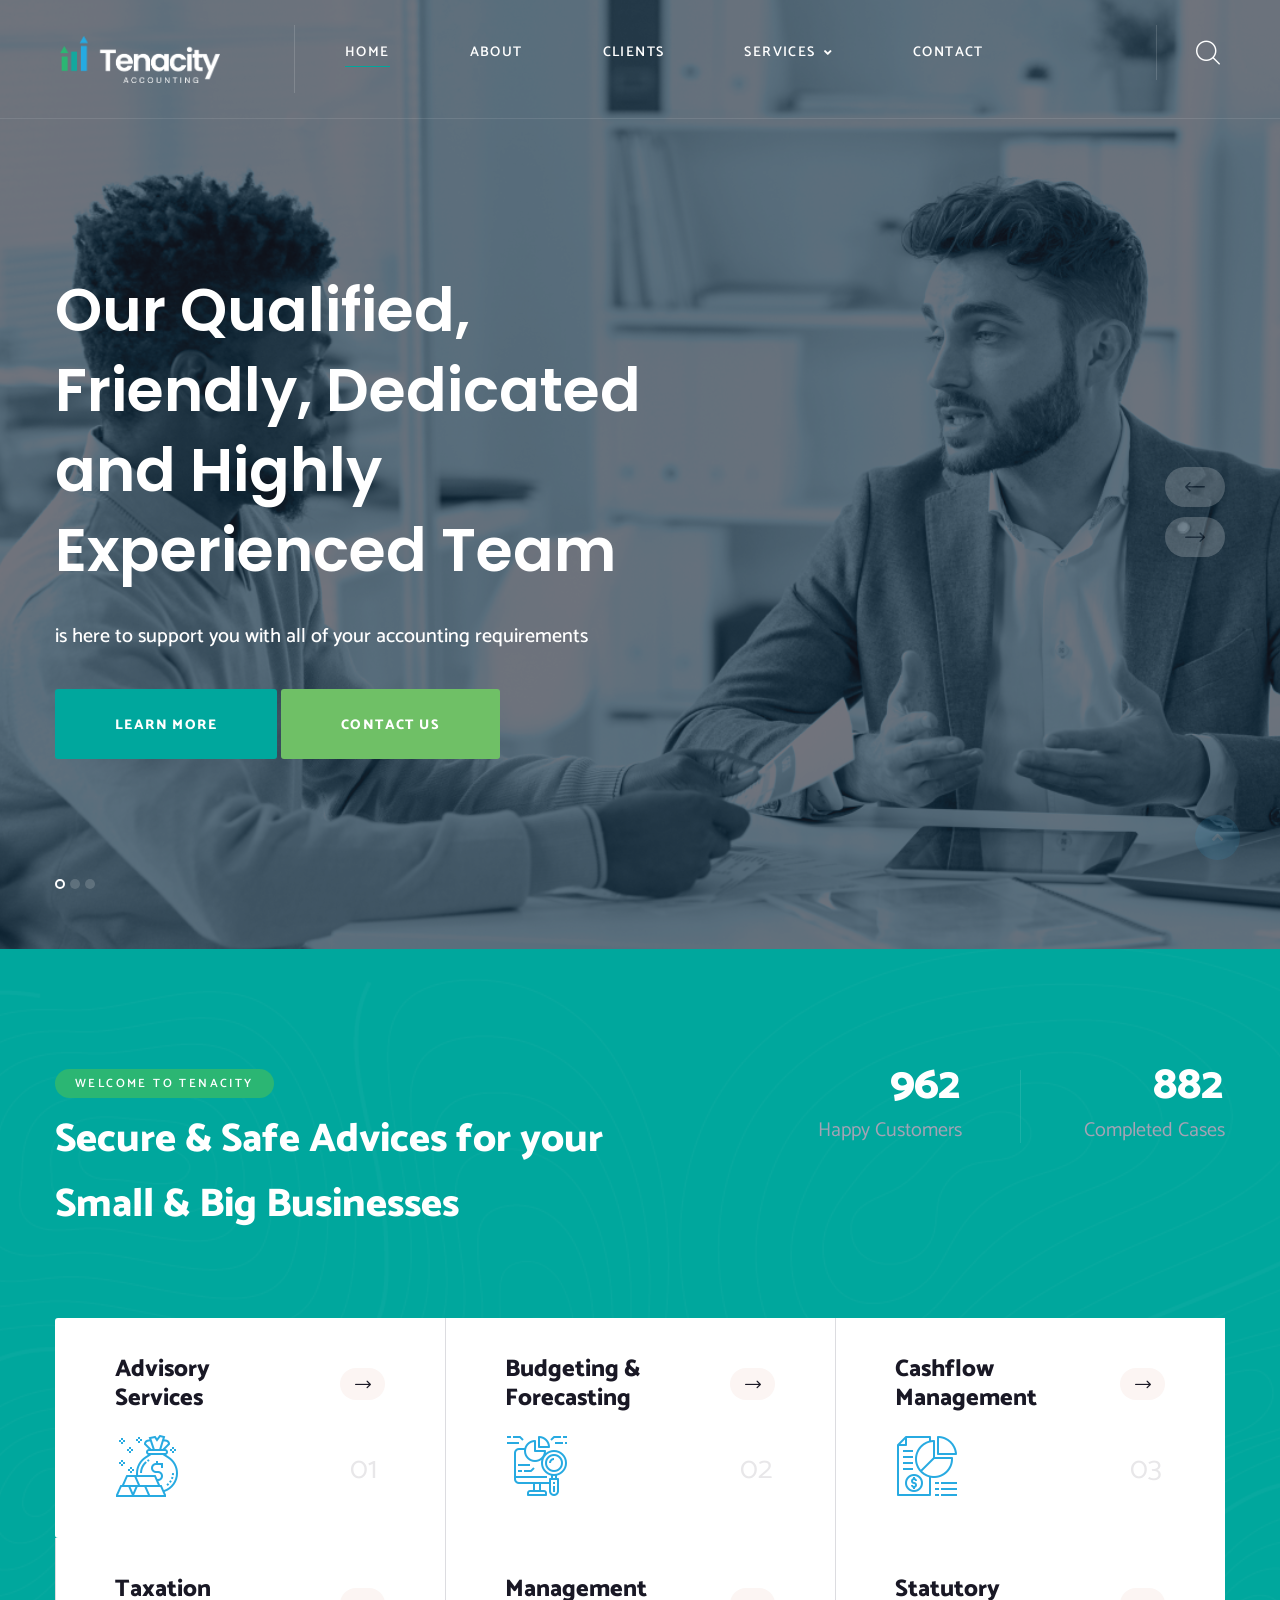
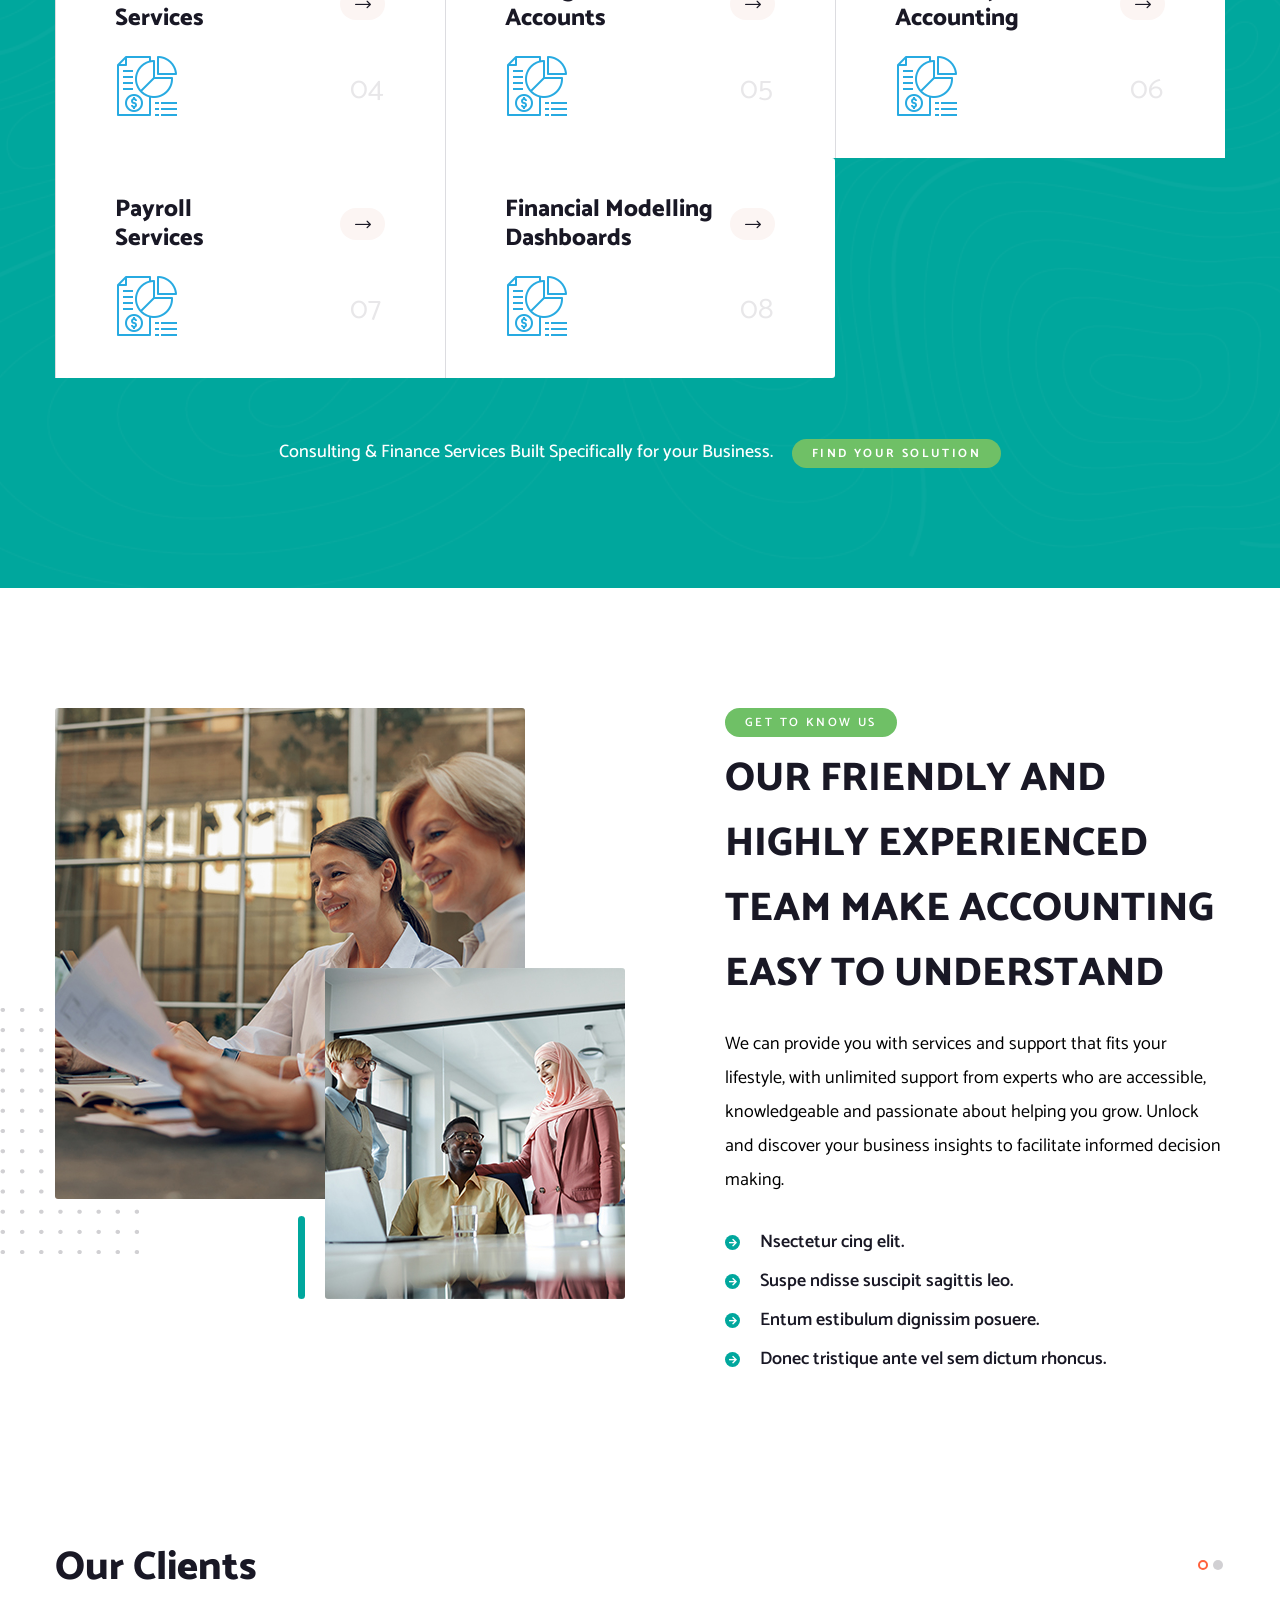
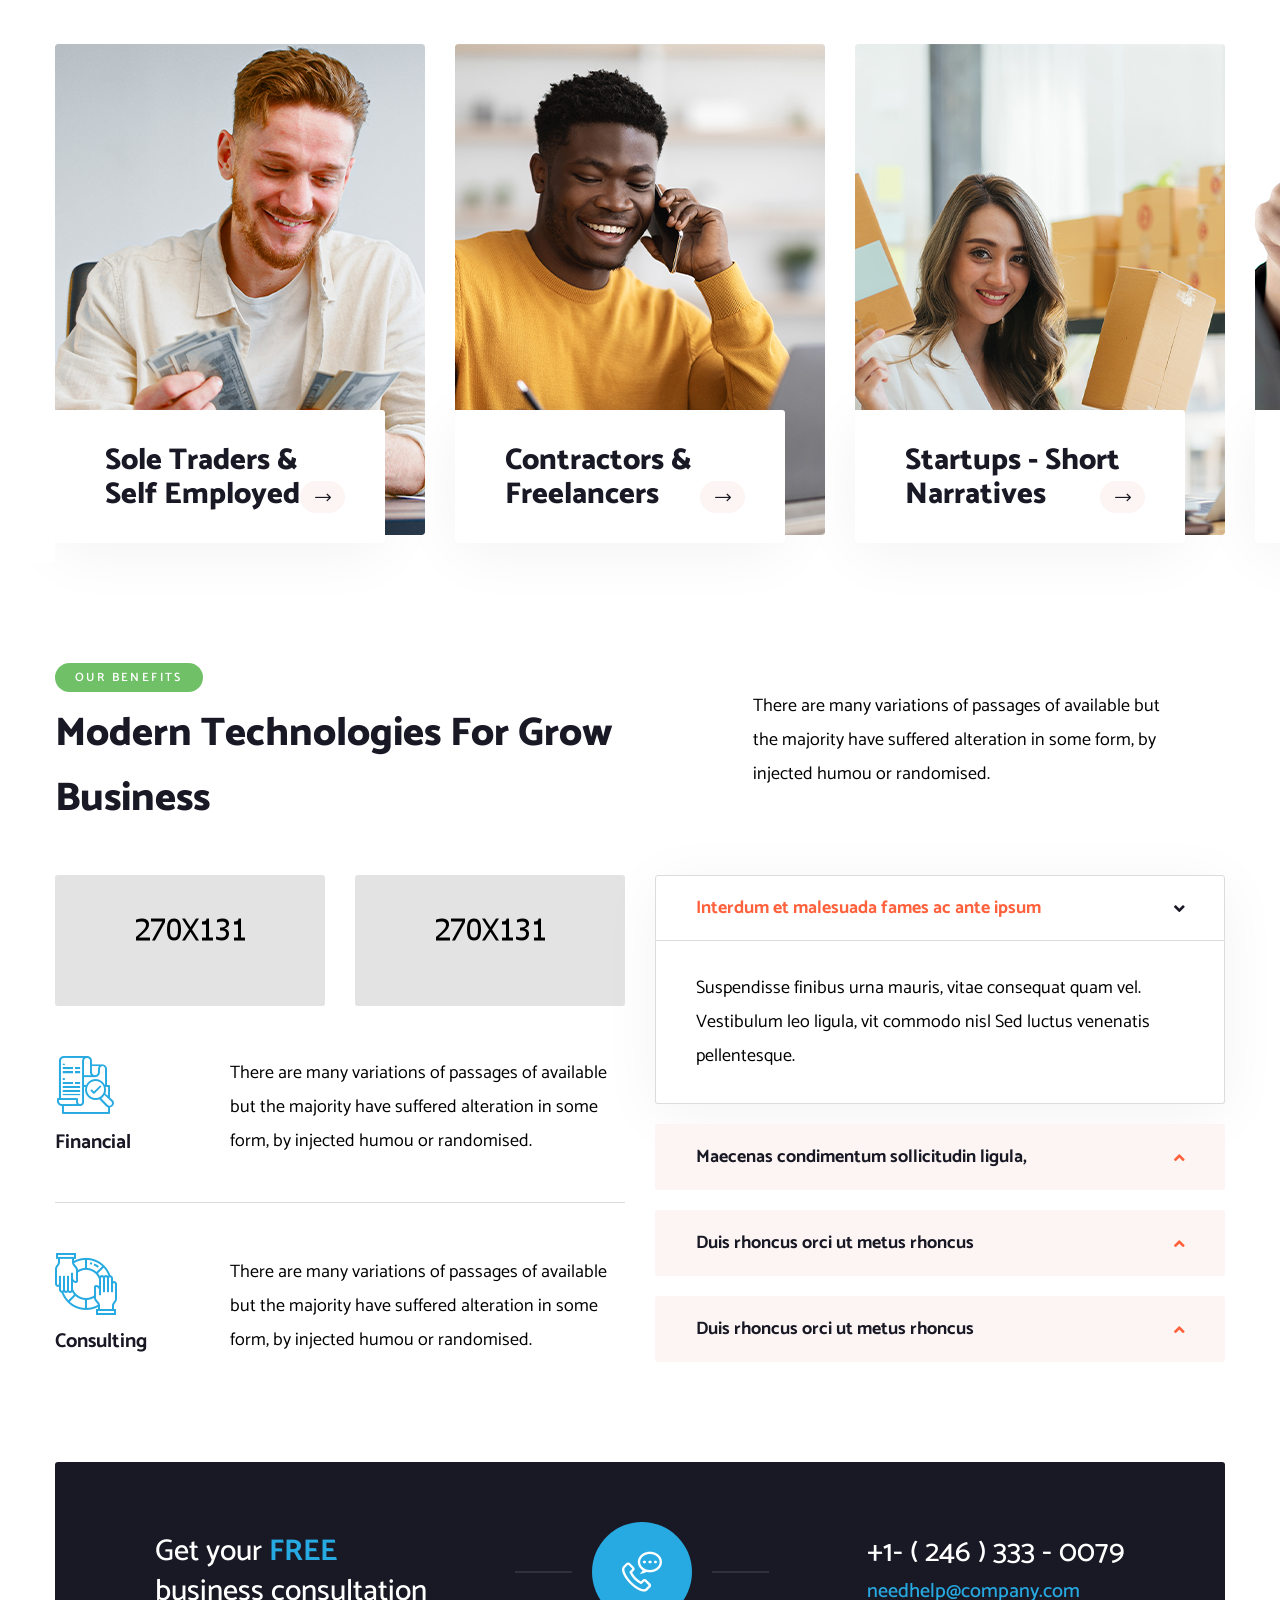
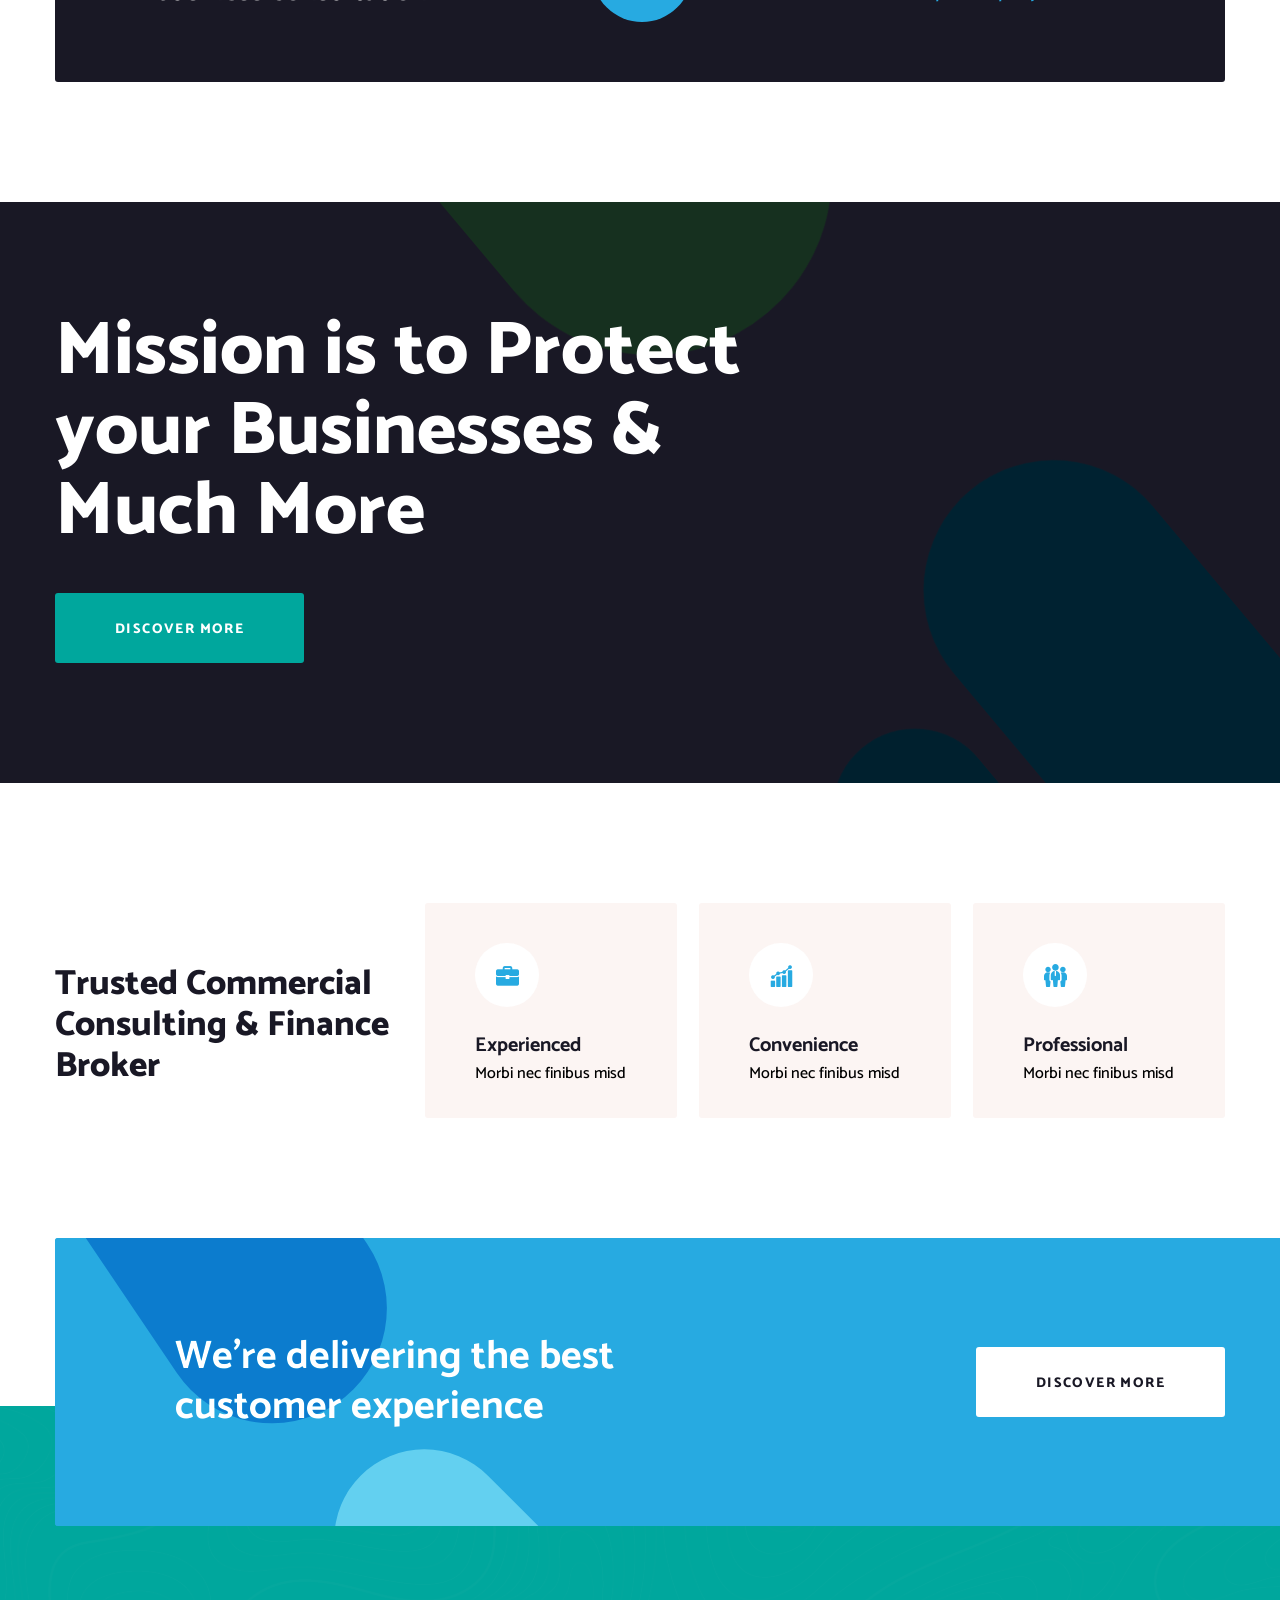
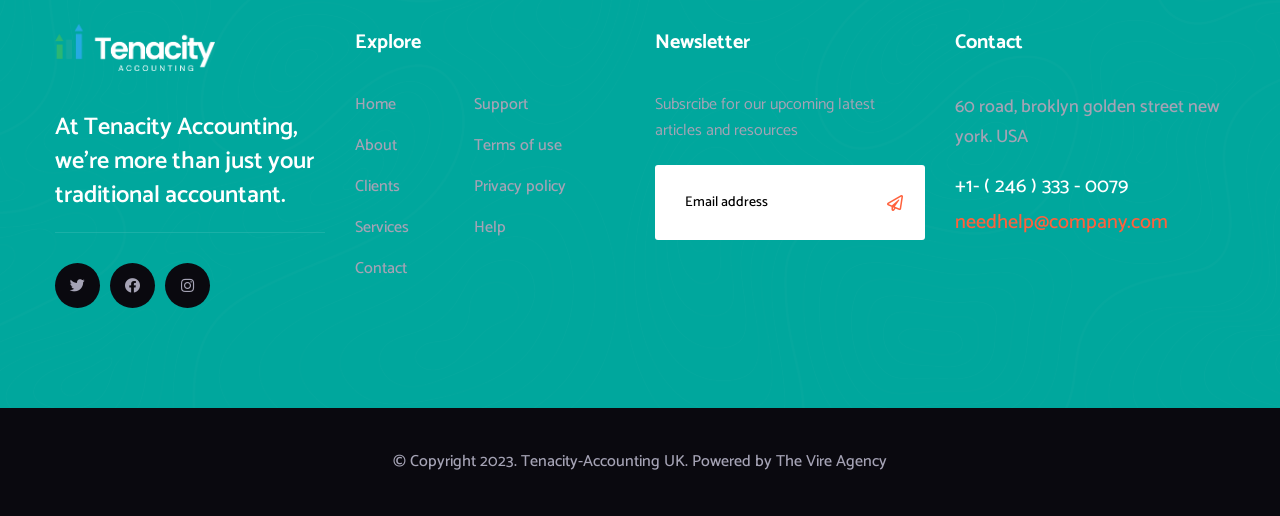
==== Tenacity/oslim-html-files/index.html @ ea36eab5 "updated" ====
<!DOCTYPE html>
<html lang="en">

<head>
    <meta charset="UTF-8" />
    <meta name="viewport" content="width=device-width, initial-scale=1.0" />
    <title> Home &#8211; Tenacity Accounting</title>

    <!-- favicons Icons -->

    <link rel="icon" type="image/png" sizes="32x32" href="assets/images/favicons/tenacity icon0.png" />

    <link rel="manifest" href="assets/images/favicons/site.webmanifest" />
    <meta name="description" content="At Tenacity Accounting, we're more than just your traditional accountant. We aim to be your trusted business partner, advisor, or even serve as your Interim FD (Financial Director). With our extensive expertise, we're dedicated to helping you achieve your growth ambitions and ensuring the financial success of your business." />

    <!-- fonts -->
    <link rel="preconnect" href="https://fonts.googleapis.com">

    <link rel="preconnect" href="https://fonts.gstatic.com" crossorigin>

    <link
        href="https://fonts.googleapis.com/css2?family=Catamaran:wght@100;200;300;400;500;600;700;800;900&display=swap"
        rel="stylesheet">

    <link rel="stylesheet" href="assets/vendors/bootstrap/css/bootstrap.min.css" />
    <link rel="stylesheet" href="assets/vendors/animate/animate.min.css" />
    <link rel="stylesheet" href="assets/vendors/animate/custom-animate.css" />
    <link rel="stylesheet" href="assets/vendors/fontawesome/css/all.min.css" />
    <link rel="stylesheet" href="assets/vendors/jarallax/jarallax.css" />
    <link rel="stylesheet" href="assets/vendors/jquery-magnific-popup/jquery.magnific-popup.css" />
    <link rel="stylesheet" href="assets/vendors/nouislider/nouislider.min.css" />
    <link rel="stylesheet" href="assets/vendors/nouislider/nouislider.pips.css" />
    <link rel="stylesheet" href="assets/vendors/odometer/odometer.min.css" />
    <link rel="stylesheet" href="assets/vendors/swiper/swiper.min.css" />
    <link rel="stylesheet" href="assets/vendors/oslim-icons/style.css">
    <link rel="stylesheet" href="assets/vendors/tiny-slider/tiny-slider.min.css" />
    <link rel="stylesheet" href="assets/vendors/reey-font/stylesheet.css" />
    <link rel="stylesheet" href="assets/vendors/owl-carousel/owl.carousel.min.css" />
    <link rel="stylesheet" href="assets/vendors/owl-carousel/owl.theme.default.min.css" />
    <link rel="stylesheet" href="assets/vendors/bxslider/jquery.bxslider.css" />
    <link rel="stylesheet" href="assets/vendors/bootstrap-select/css/bootstrap-select.min.css" />
    <link rel="stylesheet" href="assets/vendors/vegas/vegas.min.css" />
    <link rel="stylesheet" href="assets/vendors/jquery-ui/jquery-ui.css" />
    <link rel="stylesheet" href="assets/vendors/timepicker/timePicker.css" />

    <!-- template styles -->
    <link rel="stylesheet" href="assets/css/oslim.css" />
    <link rel="stylesheet" href="assets/css/oslim-responsive.css" />
</head>

<body>
    <div class="preloader">
        <img class="preloader__image" width="60" src="assets/images/loader.png" alt="" />
    </div>
    <!-- /.preloader -->
    <div class="page-wrapper">
        <header class="main-header clearfix">
            <nav class="main-menu clearfix">
                <div class="main-menu-wrapper clearfix">
                    <div class="main-menu-wrapper__left">
                        <div class="main-menu-wrapper__logo">
                            <a href="index.html"><img src="assets/images/favicons/tenacity web logo_20.png" alt=""></a>
                        </div>
                        <div class="main-menu-wrapper__main-menu">
                            <a href="#" class="mobile-nav__toggler"><i class="fa fa-bars"></i></a>
                            <ul class="main-menu__list">
                                <li>
                                    <a href="index.html">Home</a>
                              
                                </li>

                                    <li>
                                        <a href="about.html">About</a>
                                    
                                    </li>

                                    <li>
                                        <a href="cases.html">Clients</a>
                                    </li>

                                <li class="dropdown">
                                    <a href="services.html">Services</a>
                                    <ul>
                                        <li><a href="services.html">Services</a></li>
                                        <li><a href="services-2.html">Services Two</a></li>
                                        <li><a href="services-3.html">Services Three</a></li>
                                        <li><a href="consumer-product.html">Consumer Product</a></li>
                                        <li><a href="audit-marketing.html">Audit Marketing</a></li>
                                        <li><a href="banking-advising.html">Banking Advising</a></li>
                                        <li><a href="business-growth.html">Business Growth</a></li>
                                        <li><a href="financial-advice.html">Financial Advice</a></li>
                                        <li><a href="marketing-rules.html">Marketing Rules</a></li>
                                    </ul>
                                </li>
            
                            <li><a href="contact.html">Contact</a></li>
                            </ul>
                        </div>
                    </div>
                    <div class="main-menu-wrapper__right">
                        <div class="main-menu-wrapper__call">
                            <div class="main-menu-wrapper__call-icon">
                                <span class="icon-phone-call"></span>
                            </div>
                            <div class="main-menu-wrapper__call-number">
                                <p>Need help? Talk to Us</p>
                                <h5><a href="tel:12463330079">+1- ( 246 ) 333 - 0079</a></h5>
                            </div>
                        </div>
                        <div class="main-menu-wrapper__search-cat">
                            <a href="#" class="main-menu-wrapper__search search-toggler icon-magnifying-glass"></a>
                        </div>
                    </div>
                </div>
            </nav>
        </header>

        <div class="stricky-header stricked-menu main-menu">
            <div class="sticky-header__content"></div><!-- /.sticky-header__content -->
        </div><!-- /.stricky-header -->

        <!--Main Slider Start-->
        <section class="main-slider">
            <div class="swiper-container thm-swiper__slider" data-swiper-options='{"slidesPerView": 1, "loop": true,
    "effect": "fade",
     "pagination": {
        "el": "#main-slider-pagination",
        "type": "bullets",
        "clickable": true
      },
    "navigation": {
        "nextEl": "#main-slider__swiper-button-next",
        "prevEl": "#main-slider__swiper-button-prev"
    },
    "autoplay": {
        "delay": 5000
    }}'>
                <div class="swiper-wrapper">
                    <div class="swiper-slide">
                        <div class="image-layer"
                            style="background-image: url(assets/images/backgrounds/banner\ image0\ 1.png);">
                        </div>
                        <!-- /.image-layer -->
                        <!-- <div class="main-slider-shape-1"></div>
                        <div class="main-slider-shape-2"></div>
                        <div class="main-slider-shape-3"></div> -->
                        <div class="container">
                            <div class="row">
                                <div class="col-xl-7">
                                    <div class="main-slider__content">
                                        <!-- <h2>Award <br> winning <br> consulting</h2> -->
                                        <h2>Our Qualified, Friendly, Dedicated and Highly Experienced Team</h2>
                                        <h5>is here to support you with all of your accounting requirements</h5>
                                        <a href="about.html" class="thm-btn">Learn More</a>
                                        <a href="about.html" class="thm-btn-call">Contact Us</a>
                                    </div>
                                </div>
                            </div>
                        </div>

                        
                    </div>
                    <div class="swiper-slide">
                        <div class="image-layer"
                            style="background-image: url(assets/images/backgrounds/banner\ image\ 2.jpg);">
                        </div>
                        <!-- /.image-layer -->
                        <!-- <div class="main-slider-shape-1"></div>
                        <div class="main-slider-shape-2"></div>
                        <div class="main-slider-shape-3"></div> -->
                        <div class="container">
                            <div class="row">
                                <div class="col-xl-7">
                                    <div class="main-slider__content">
                                  <h2>Our Qualified, Friendly, Dedicated and Highly Experienced Team</h2>
                                  <h5>is here to support you with all of your accounting requirements</h5>
                                        <a href="about.html" class="thm-btn">Discover More</a>
                                    </div>
                                </div>
                            </div>
                        </div>
                    </div>
                    <div class="swiper-slide">
                        <div class="image-layer"
                            style="background-image: url(assets/images/backgrounds/banner\ image\ 3.jpg);">
                        </div>
                        <!-- /.image-layer -->
                        <!-- <div class="main-slider-shape-1"></div>
                        <div class="main-slider-shape-2"></div>
                        <div class="main-slider-shape-3"></div> -->
                        <div class="container">
                            <div class="row">
                                <div class="col-xl-7">
                                    <div class="main-slider__content">
                                  <h2>Our Qualified, Friendly, Dedicated and Highly Experienced Team</h2>
                                <h5>is here to support you with all of your accounting requirements</h5>
                                        <a href="about.html" class="thm-btn">Discover More</a>
                                    </div>
                                </div>
                            </div>
                        </div>
                    </div>
                </div>
                <!-- If we need navigation buttons -->
                <div class="swiper-pagination" id="main-slider-pagination"></div>
                <div class="main-slider__nav">
                    <div class="swiper-button-prev" id="main-slider__swiper-button-next">
                        <i class="icon-right-arrow icon-left-arrow"></i>
                    </div>
                    <div class="swiper-button-next" id="main-slider__swiper-button-prev">
                        <i class="icon-right-arrow"></i>
                    </div>
                </div>
            </div>
        </section>
        <!--Main Slider End-->

        <!--Welcome One Start-->
        <section class="welcome-one">
            <div class="welcome-one-shape" style="background-image: url(assets/images/shapes/welcome-one-shape.png);">
            </div>
            <div class="container">
                <div class="welcome-one__top">
                    <div class="row">
                        <div class="col-xl-6 col-lg-6">
                            <div class="welcome-one__top-left">
                                <div class="section-title text-left">
                                    <span class="section-title__tagline">welcome to tenacity</span>
                                    <h2 class="section-title__title">Secure & Safe Advices for your Small & Big
                                        Businesses</h2>
                                </div>
                            </div>
                        </div>
                        <div class="col-xl-6 col-lg-6">
                            <div class="welcome-one__top-right">
                                <div class="welcome-one__counter">
                                    <ul class="welcome-one__counter-list list-unstyled">
                                        <li class="welcome-one__counter-single wow fadeInUp" data-wow-delay="100ms">
                                            <h3 class="odometer" data-count="962">0</h3>
                                            <p class="welcome-one__counter-text">Happy Customers</p>
                                        </li>
                                        <li class="welcome-one__counter-single wow fadeInUp" data-wow-delay="200ms">
                                            <h3 class="odometer" data-count="882">0</h3>
                                            <p class="welcome-one__counter-text">Completed Cases</p>
                                        </li>
                                    </ul>
                                </div>
                               
                            </div>
                        </div>
                    </div>
                </div>
                <div class="welcome-one__bottom">
                    <ul class="list-unstyled welcome-one__feature">
                        <li class="welcome-one__feature-single wow fadeInUp" data-wow-delay="100ms">
                            <div class="welcome-one__feature-content">
                                <h3 class="welcome-one__feature-title"><a href="consumer-product.html">Advisory<br>
                                        Services</a></h3>
                                <div class="welcome-one__feature-arrow">
                                    <a href="consumer-product.html"><span class="icon-right-arrow"></span></a>
                                </div>
                            </div>
                            <div class="welcome-one__feature-icon">
                                <span class="icon-wealth"></span>
                            </div>
                            <div class="welcome-one__feature-count"></div>
                        </li>
                        <li class="welcome-one__feature-single wow fadeInUp" data-wow-delay="200ms">
                            <div class="welcome-one__feature-content">
                                <h3 class="welcome-one__feature-title"><a href="audit-marketing.html">Budgeting &<br>
                                        Forecasting</a></h3>
                                <div class="welcome-one__feature-arrow">
                                    <a href="audit-marketing.html"><span class="icon-right-arrow"></span></a>
                                </div>
                            </div>
                            <div class="welcome-one__feature-icon">
                                <span class="icon-data-analytics"></span>
                            </div>
                            <div class="welcome-one__feature-count"></div>
                        </li>
                        <li class="welcome-one__feature-single wow fadeInUp" data-wow-delay="300ms">
                            <div class="welcome-one__feature-content">
                                <h3 class="welcome-one__feature-title"><a href="financial-advice.html">Cashflow <br>
                                        Management</a></h3>
                                <div class="welcome-one__feature-arrow">
                                    <a href="financial-advice.html"><span class="icon-right-arrow"></span></a>
                                </div>
                            </div>
                            <div class="welcome-one__feature-icon">
                                <span class="icon-report"></span>
                            </div>
                            <div class="welcome-one__feature-count"></div>
                        </li>
                        <li class="welcome-one__feature-single wow fadeInUp" data-wow-delay="300ms">
                            <div class="welcome-one__feature-content">
                                <h3 class="welcome-one__feature-title"><a href="financial-advice.html">Taxation<br>
                                       Services </a></h3>
                                <div class="welcome-one__feature-arrow">
                                    <a href="financial-advice.html"><span class="icon-right-arrow"></span></a>
                                </div>
                            </div>
                            <div class="welcome-one__feature-icon">
                                <span class="icon-report"></span>
                            </div>
                            <div class="welcome-one__feature-count"></div>
                        </li>
                        <li class="welcome-one__feature-single wow fadeInUp" data-wow-delay="300ms">
                            <div class="welcome-one__feature-content">
                                <h3 class="welcome-one__feature-title"><a href="financial-advice.html">Management Accounts</a></h3>
                                <div class="welcome-one__feature-arrow">
                                    <a href="financial-advice.html"><span class="icon-right-arrow"></span></a>
                                </div>
                            </div>
                            <div class="welcome-one__feature-icon">
                                <span class="icon-report"></span>
                            </div>
                            <div class="welcome-one__feature-count"></div>
                        </li>
                        <li class="welcome-one__feature-single wow fadeInUp" data-wow-delay="300ms">
                            <div class="welcome-one__feature-content">
                                <h3 class="welcome-one__feature-title"><a href="financial-advice.html">Statutory <br>
                                        Accounting</a></h3>
                                <div class="welcome-one__feature-arrow">
                                    <a href="financial-advice.html"><span class="icon-right-arrow"></span></a>
                                </div>
                            </div>
                            <div class="welcome-one__feature-icon">
                                <span class="icon-report"></span>
                            </div>
                            <div class="welcome-one__feature-count"></div>
                        </li>
                        <li class="welcome-one__feature-single wow fadeInUp" data-wow-delay="300ms">
                            <div class="welcome-one__feature-content">
                                <h3 class="welcome-one__feature-title"><a href="financial-advice.html">Payroll<br>
                                        Services</a></h3>
                                <div class="welcome-one__feature-arrow">
                                    <a href="financial-advice.html"><span class="icon-right-arrow"></span></a>
                                </div>
                            </div>
                            <div class="welcome-one__feature-icon">
                                <span class="icon-report"></span>
                            </div>
                            <div class="welcome-one__feature-count"></div>
                        </li>

                        <li class="welcome-one__feature-single wow fadeInUp" data-wow-delay="300ms">
                            <div class="welcome-one__feature-content">
                                <h3 class="welcome-one__feature-title"><a href="financial-advice.html">Financial Modelling<br>
                                        Dashboards</a></h3>
                                <div class="welcome-one__feature-arrow">
                                    <a href="financial-advice.html"><span class="icon-right-arrow"></span></a>
                                </div>
                            </div>
                            <div class="welcome-one__feature-icon">
                                <span class="icon-report"></span>
                            </div>
                            <div class="welcome-one__feature-count"></div>
                        </li>
                        
                    </ul>
                </div>
                <div class="welcome-one__find-solutions">
                    <p class="welcome-one__find-solutions-text">Consulting & Finance Services Built Specifically for
                        your Business. <a href="about.html">Find Your Solution</a></p>
                </div>
            </div>
        </section>
        <!--Welcome One End-->

        <!--Work Together Start-->
        <section class="work-together">
            <div class="container">
                <div class="row">
                    <div class="col-xl-6">
                        <div class="work-together__left wow slideInLeft" data-wow-delay="100ms"
                            data-wow-duration="2500ms">
                            <div class="work-together__img-box">
                                <div class="work-together-shape-1"><img
                                        src="assets/images/shapes/work-together-shape-1.png" alt=""></div>
                                <div class="work-together__img-1">
                                    <img src="assets/images/services/a1.jpg" alt="">
                                    <div class="work-together__img-2">
                                        <img src="assets/images/services/a2.jpg" alt="">
                                    </div>
                                </div>
                            </div>
                        </div>
                    </div>
                    <div class="col-xl-6">
                        <div class="work-together__right">
                            <div class="section-title text-left">
                                <span class="section-title__tagline">get to know us</span>
                                <h2 class="section-title__title">OUR FRIENDLY AND HIGHLY EXPERIENCED TEAM MAKE ACCOUNTING EASY TO UNDERSTAND</h2>
                            </div>
                            <p class="work-together__right-text">We can provide you with services and support that fits your lifestyle, with unlimited support from experts who are
                            accessible, knowledgeable and passionate about helping you grow. Unlock and discover your business insights to
                            facilitate informed decision making.</p>
                            <ul class="list-unstyled work-together__points">
                                <li>
                                    <div class="icon">
                                        <i class="fa fa-arrow-right"></i>
                                    </div>
                                    <div class="text">
                                        <p>Nsectetur cing elit.</p>
                                    </div>
                                </li>
                                <li>
                                    <div class="icon">
                                        <i class="fa fa-arrow-right"></i>
                                    </div>
                                    <div class="text">
                                        <p>Suspe ndisse suscipit sagittis leo.</p>
                                    </div>
                                </li>
                                <li>
                                    <div class="icon">
                                        <i class="fa fa-arrow-right"></i>
                                    </div>
                                    <div class="text">
                                        <p>Entum estibulum dignissim posuere.</p>
                                    </div>
                                </li>
                                <li>
                                    <div class="icon">
                                        <i class="fa fa-arrow-right"></i>
                                    </div>
                                    <div class="text">
                                        <p>Donec tristique ante vel sem dictum rhoncus.</p>
                                    </div>
                                </li>
                            </ul>
                            <!-- <div class="work-together__person">
                                <div class="work-together__person-img">
                                    <img src="assets/images/resources/work-together-person-img.jpg" alt="">
                                </div>
                                <h2 class="work-together__person-name">Kevin Martin</h2>
                            </div> -->
                        </div>
                    </div>
                </div>
            </div>
        </section>
        <!--Work Together End-->

        <!--Case One Start-->
        <section class="case-two" id="cases">
            <div class="container">
                <div class="section-title text-left">
                    <!-- <span class="section-title__tagline">Our recent work</span> -->
                    <h2 class="section-title__title">Our Clients</h2>
                </div>
                <div class="row">
                    <div class="col-xl-12">
                        <div class="case-two__carousel owl-theme owl-carousel">
                            <!--Case Two Single-->
                            <div class="case-one__single">
                                <div class="case-one__img">
                                    <img src="assets/images/services/p4.jpg" alt="">
                                </div>
                                <div class="case-one__content">
                                   
                                    <h3 class="case-one__title"><a href="case-details.html">Sole Traders & <br> Self Employed</a>
                                    </h3>
                                </div>
                                <div class="case-one__arrow">
                                    <a href="case-details.html"><span class="icon-right-arrow"></span></a>
                                </div>
                            </div>
                            <!--Case Two Single-->
                            <div class="case-one__single">
                                <div class="case-one__img">
                                    <img src="assets/images/services/p1.jpg" alt="">
                                </div>
                                <div class="case-one__content">
                              
                                    <h3 class="case-one__title"><a href="case-details.html">Contractors & <br> Freelancers</a>
                                    </h3>
                                </div>
                                <div class="case-one__arrow">
                                    <a href="case-details.html"><span class="icon-right-arrow"></span></a>
                                </div>
                            </div>
                            <!--Case Two Single-->
                            <div class="case-one__single">
                                <div class="case-one__img">
                                    <img src="assets/images/services/p2.jpg" alt="">
                                </div>
                                <div class="case-one__content">
                             
                                    <h3 class="case-one__title"><a href="case-details.html">Startups - Short Narratives</a>
                                    </h3>
                                </div>
                                <div class="case-one__arrow">
                                    <a href="case-details.html"><span class="icon-right-arrow"></span></a>
                                </div>
                            </div>
                            <!--Case Two Single-->
                            <div class="case-one__single">
                                <div class="case-one__img">
                                    <img src="assets/images/services/p5.jpg" alt="">
                                </div>
                                <div class="case-one__content">
                              
                                    <h3 class="case-one__title"><a href="case-details.html">Land <br>Lords</a>
                                    </h3>
                                </div>
                                <div class="case-one__arrow">
                                    <a href="case-details.html"><span class="icon-right-arrow"></span></a>
                                </div>
                            </div>
                            <!--Case Two Single-->
                            <div class="case-one__single">
                                <div class="case-one__img">
                                    <img src="assets/images/services/p6.jpg" alt="">
                                </div>
                                <div class="case-one__content">
                       
                                    <h3 class="case-one__title"><a href="case-details.html">Small <br> Business</a>
                                    </h3>
                                </div>
                                <div class="case-one__arrow">
                                    <a href="case-details.html"><span class="icon-right-arrow"></span></a>
                                </div>
                            </div>
                           
                           
                        </div>
                    </div>
                </div>
            </div>
        </section>

        <!-- <section class="case-one">
            <div class="container">
                <div class="section-title text-center">
                    <span class="section-title__tagline">Our recent work</span>
                    <h2 class="section-title__title">New Case Studies</h2>
                </div>
                <div class="row">
                    <div class="col-xl-4 col-lg-4 wow fadeInUp" data-wow-delay="100ms">
                        
                        <div class="case-one__single">
                            <div class="case-one__img">
                                <img src="assets/images/case/case-1-1.jpg" alt="">
                            </div>
                            <div class="case-one__content">
                                <p class="case-one__tagline">leadership</p>
                                <h3 class="case-one__title"><a href="case-details.html">Businesses <br> Growth</a></h3>
                            </div>
                            <div class="case-one__arrow">
                                <a href="case-details.html"><span class="icon-right-arrow"></span></a>
                            </div>
                        </div>
                    </div>
                    <div class="col-xl-4 col-lg-4 wow fadeInUp" data-wow-delay="200ms">
                        
                        <div class="case-one__single">
                            <div class="case-one__img">
                                <img src="assets/images/case/case-1-2.jpg" alt="">
                            </div>
                            <div class="case-one__content">
                                <p class="case-one__tagline">Management</p>
                                <h3 class="case-one__title"><a href="case-details.html">Marketing <br> Advice</a></h3>
                            </div>
                            <div class="case-one__arrow">
                                <a href="case-details.html"><span class="icon-right-arrow"></span></a>
                            </div>
                        </div>
                    </div>
                    <div class="col-xl-4 col-lg-4 wow fadeInUp" data-wow-delay="300ms">
                        
                        <div class="case-one__single">
                            <div class="case-one__img">
                                <img src="assets/images/case/case-1-3.jpg" alt="">
                            </div>
                            <div class="case-one__content">
                                <p class="case-one__tagline">strategy</p>
                                <h3 class="case-one__title"><a href="case-details.html">Finance <br> Consulting</a>
                                </h3>
                            </div>
                            <div class="case-one__arrow">
                                <a href="case-details.html"><span class="icon-right-arrow"></span></a>
                            </div>
                        </div>
                    </div>
                </div>
            </div>
        </section> -->
        <!--Case One End-->

        <!--Benefits One Start-->
        <section class="benefits-one">
            <div class="container">
                <div class="row">
                    <div class="col-xl-6 col-lg-6">
                        <div class="benefits-one__left">
                            <div class="section-title text-left">
                                <span class="section-title__tagline">Our benefits</span>
                                <h2 class="section-title__title">Modern Technologies For Grow Business</h2>
                            </div>
                            <div class="benefits-one__img-box">
                                <div class="row">
                                    <div class="col-xl-6 col-lg-6 col-md-6">
                                        <div class="benefits-one__img-single">
                                            <img src="assets/images/resources/benefits-one-1.jpg" alt="">
                                        </div>
                                    </div>
                                    <div class="col-xl-6 col-lg-6 col-md-6">
                                        <div class="benefits-one__img-single">
                                            <img src="assets/images/resources/benefits-one-2.jpg" alt="">
                                        </div>
                                    </div>
                                </div>
                            </div>
                            <ul class="list-unstyled benefits-one__points">
                                <li>
                                    <div class="icon">
                                        <span class="icon-verification"></span>
                                        <p>Financial</p>
                                    </div>
                                    <div class="text">
                                        <p>There are many variations of passages of available but the majority have
                                            suffered alteration in some form, by injected humou or randomised.</p>
                                    </div>
                                </li>
                                <li>
                                    <div class="icon">
                                        <span class="icon-help"></span>
                                        <p>Consulting</p>
                                    </div>
                                    <div class="text">
                                        <p>There are many variations of passages of available but the majority have
                                            suffered alteration in some form, by injected humou or randomised.</p>
                                    </div>
                                </li>
                            </ul>
                        </div>
                    </div>
                    <div class="col-xl-6 col-lg-6">
                        <div class="benefits-one__rihgt">
                            <p class="benefits-one__right-text">There are many variations of passages of available but
                                the majority have suffered alteration in some form, by injected humou or randomised.</p>
                            <div class="accrodion-grp" data-grp-name="faq-one-accrodion">
                                <div class="accrodion active">
                                    <div class="accrodion-title">
                                        <h4>Interdum et malesuada fames ac ante ipsum</h4>
                                    </div>
                                    <div class="accrodion-content">
                                        <div class="inner">
                                            <p>Suspendisse finibus urna mauris, vitae consequat quam vel. Vestibulum leo
                                                ligula, vit commodo nisl Sed luctus venenatis pellentesque.</p>
                                        </div><!-- /.inner -->
                                    </div>
                                </div>
                                <div class="accrodion">
                                    <div class="accrodion-title">
                                        <h4>Maecenas condimentum sollicitudin ligula,</h4>
                                    </div>
                                    <div class="accrodion-content">
                                        <div class="inner">
                                            <p>Suspendisse finibus urna mauris, vitae consequat quam vel. Vestibulum leo
                                                ligula, vit commodo nisl Sed luctus venenatis pellentesque.</p>
                                        </div><!-- /.inner -->
                                    </div>
                                </div>
                                <div class="accrodion">
                                    <div class="accrodion-title">
                                        <h4>Duis rhoncus orci ut metus rhoncus</h4>
                                    </div>
                                    <div class="accrodion-content">
                                        <div class="inner">
                                            <p>Suspendisse finibus urna mauris, vitae consequat quam vel. Vestibulum leo
                                                ligula, vit commodo nisl Sed luctus venenatis pellentesque.</p>
                                        </div><!-- /.inner -->
                                    </div>
                                </div>
                                <div class="accrodion last-chiled">
                                    <div class="accrodion-title">
                                        <h4>Duis rhoncus orci ut metus rhoncus</h4>
                                    </div>
                                    <div class="accrodion-content">
                                        <div class="inner">
                                            <p>Suspendisse finibus urna mauris, vitae consequat quam vel. Vestibulum leo
                                                ligula, vit commodo nisl Sed luctus venenatis pellentesque.</p>
                                        </div><!-- /.inner -->
                                    </div>
                                </div>
                            </div>
                        </div>
                    </div>
                </div>
            </div>
        </section>
        <!--Benefits One End-->

        <!--Free Consultation Start-->
        <section class="free-consultation">
            <div class="container">
                <div class="free-consultation__inner wow fadeInUp" data-wow-delay="300ms">
                    <div class="free-consultation__left">
                        <h3 class="free-consultation__content">Get your <span>FREE</span> <br> business consultation
                        </h3>
                        <div class="free-consultation__icon">
                            <span class="icon-phone-call"></span>
                        </div>
                    </div>
                    <div class="free-consultation__right">
                        <h4 class="free-consultation__contact-info">
                            <a href="tel:12463330079" class="free-consultation__contact-number">+1- ( 246 ) 333 -
                                0079</a>
                            <a href="mailto:needhelp@company.com"
                                class="free-consultation__contact-email">needhelp@company.com</a>
                        </h4>
                    </div>
                </div>
            </div>
        </section>
        <!--Free Consultation End-->

        <!--Our Mission Start-->
        <section class="our-mission">
            <div class="our-mission-bg-box">
                <div class="our-mission-bg jarallax" data-jarallax data-speed="0.2" data-imgPosition="50% 0%"
                    style="background-image: url(assets/images/services/bg.jpg);"></div>
            </div>
            <div class="our-mission-shape-1 shapemover2"></div>
            <div class="our-mission-shape-2 shapemover2"></div>
            <div class="our-mission-shape-3 shapemover2"></div>
            <div class="container">
                <div class="row">
                    <div class="col-xl-12">
                        <div class="our-mission__inner">
                            <h2 class="our-mission__title">Mission is to Protect <br> your Businesses & <br> Much More
                            </h2>
                            <a href="about.html" class="thm-btn our-mission__btn">Discover More</a>
                        </div>
                    </div>
                </div>
            </div>
        </section>
        <!--Our Mission End-->


       
        <!--Trusted One Start-->
        <section class="trusted-one">
            <div class="container">
                <div class="trusted-one__inner">
                    <div class="trusted-one__left">
                        <h3 class="trusted-one__content">Trusted Commercial Consulting & Finance Broker</h3>
                    </div>
                    <div class="trusted-one__right">
                        <ul class="list-unstyled trusted-one__content-box">
                            <li class="trusted one__single wow fadeInLeft" data-wow-delay="100ms">
                                <div class="trusted-one__icon">
                                    <span class="icon-briefcase"></span>
                                </div>
                                <h3 class="trusted-one__title"><a href="about.html">Experienced</a></h3>
                                <p class="trusted-one__text">Morbi nec finibus misd</p>
                            </li>
                            <li class="trusted one__single wow fadeInLeft" data-wow-delay="200ms">
                                <div class="trusted-one__icon">
                                    <span class="icon-bar-chart"></span>
                                </div>
                                <h3 class="trusted-one__title"><a href="about.html">Convenience</a></h3>
                                <p class="trusted-one__text">Morbi nec finibus misd</p>
                            </li>
                            <li class="trusted one__single wow fadeInLeft" data-wow-delay="300ms">
                                <div class="trusted-one__icon">
                                    <span class="icon-team-leader"></span>
                                </div>
                                <h3 class="trusted-one__title"><a href="team.html">Professional</a></h3>
                                <p class="trusted-one__text">Morbi nec finibus misd</p>
                            </li>
                        </ul>
                    </div>
                </div>
            </div>
        </section>
        <!--Trusted One End-->

       
        <!--CTA One Start-->
        <section class="cta-one">
            <div class="container">
                <div class="row">
                    <div class="col-xl-12">
                        <div class="cta-one__inner">
                            <div class="cta-one__inner-content">
                                <div class="cta-one-shape-1 float-bob-x"></div>
                                <div class="cta-one-shape-2 float-bob-x-2"></div>
                                <h3 class="cta-one__title">We’re delivering the best <br> customer experience</h3>
                                <a href="about.html" class="thm-btn cta-one__btn">Discover More</a>
                            </div>
                        </div>
                    </div>
                </div>
            </div>
        </section>
        <!--CTA One End-->

        <!--Site Footer Start-->
        <footer class="site-footer">
            <div class="site-footer__top">
                <div class="site-footer-shape-1"
                    style="background-image: url(assets/images/shapes/site-footer-shape-1.png);"></div>
                <div class="container">
                    <div class="row">
                        <div class="col-xl-3 col-lg-6 col-md-6 wow fadeInUp" data-wow-delay="100ms">
                            <div class="footer-widget__column footer-widget__about">
                                <div class="footer-widget__logo">
                                    <a href="index.html"><img src="assets/images/favicons/tenacity web logo_20.png" alt=""></a>
                                </div>
                                <div class="footer-widget__about-text-box">
                                    <p class="footer-widget__about-text">At Tenacity Accounting, we're more than just your traditional accountant. </p>
                                </div>
                                <div class="site-footer__social">
                                    <a href="#"><i class="fab fa-twitter"></i></a>
                                    <a href="#"><i class="fab fa-facebook"></i></a>
                                    <a href="#"><i class="fab fa-instagram"></i></a>
                                </div>
                            </div>
                        </div>
                        <div class="col-xl-3 col-lg-6 col-md-6 wow fadeInUp" data-wow-delay="200ms">
                            <div class="footer-widget__column footer-widget__explore clearfix">
                                <h3 class="footer-widget__title">Explore</h3>
                                <ul class="footer-widget__explore-list list-unstyled clearfix">
                                    <li><a href="index.html">Home</a></li>
                                    <li><a href="about.html">About</a></li>
                                    <li><a href="cases.html">Clients</a></li>
                                    <li><a href="services.html">Services</a></li>
                                    <li><a href="contact.html">Contact</a></li>
                                </ul>
                                <ul
                                    class="footer-widget__explore-list footer-widget__explore-list-two list-unstyled clearfix">
                                    <li><a href="about.html">Support</a></li>
                                    <li><a href="about.html">Terms of use</a></li>
                                    <li><a href="about.html">Privacy policy</a></li>
                                    <li><a href="about.html">Help</a></li>
                                </ul>
                            </div>
                        </div>
                        <div class="col-xl-3 col-lg-6 col-md-6 wow fadeInUp" data-wow-delay="300ms">
                            <div class="footer-widget__column footer-widget__newsletter-box clearfix">
                                <h3 class="footer-widget__title">Newsletter</h3>
                                <p class="footer-widget__newsletter-text">Subsrcibe for our upcoming latest articles and
                                    resources</p>
                                <form class="footer-widget__newsletter-form">
                                    <div class="footer-widget__newsletter-input-box">
                                        <input type="email" placeholder="Email address" name="email">
                                        <button type="submit" class="footer-widget__newsletter-btn"><i
                                                class="far fa-paper-plane"></i></button>
                                    </div>
                                </form>
                            </div>
                        </div>
                        <div class="col-xl-3 col-lg-6 col-md-6 wow fadeInUp" data-wow-delay="400ms">
                            <div class="footer-widget__column footer-widget__contact clearfix">
                                <h3 class="footer-widget__title">Contact</h3>
                                <p class="footer-widget__contact-text">60 road, broklyn golden street new york. USA</p>
                                <h4 class="footer-widget__contact-info">
                                    <a href="tel:12463330079" class="footer-widget__contact-number">+1- ( 246 ) 333 -
                                        0079</a>
                                    <a href="mailto:needhelp@company.com"
                                        class="footer-widget__contact-email">needhelp@company.com</a>
                                </h4>
                            </div>
                        </div>
                    </div>
                </div>
            </div>
            <div class="site-footer__bottom">
                <div class="container">
                    <div class="row">
                        <div class="col-xl-12">
                            <div class="site-footer__bottom-inner">
                                <p class="site-footer__bottom-text">© Copyright 2023. Tenacity-Accounting UK. Powered by <a href="https://vire.agency/">The Vire Agency</a>
                                </p>
                            </div>
                        </div>
                    </div>
                </div>
            </div>
        </footer>
        <!--Site Footer End-->


    </div><!-- /.page-wrapper -->


    <div class="mobile-nav__wrapper">
        <div class="mobile-nav__overlay mobile-nav__toggler"></div>
        <!-- /.mobile-nav__overlay -->
        <div class="mobile-nav__content">
            <span class="mobile-nav__close mobile-nav__toggler"><i class="fa fa-times"></i></span>

            <div class="logo-box">
                <a href="index.html" aria-label="logo image"><img src="assets/images/resources/logo-1.png" width="155"
                        alt="" /></a>
            </div>
            <!-- /.logo-box -->
            <div class="mobile-nav__container"></div>
            <!-- /.mobile-nav__container -->

            <ul class="mobile-nav__contact list-unstyled">
                <li>
                    <i class="fa fa-envelope"></i>
                    <a href="mailto:needhelp@packageName__.com">needhelp@oslim.com</a>
                </li>
                <li>
                    <i class="fa fa-phone-alt"></i>
                    <a href="tel:666-888-0000">666 888 0000</a>
                </li>
            </ul><!-- /.mobile-nav__contact -->
            <div class="mobile-nav__top">
                <div class="mobile-nav__social">
                    <a href="#" class="fab fa-twitter"></a>
                    <a href="#" class="fab fa-facebook-square"></a>
                    <a href="#" class="fab fa-pinterest-p"></a>
                    <a href="#" class="fab fa-instagram"></a>
                </div><!-- /.mobile-nav__social -->
            </div><!-- /.mobile-nav__top -->



        </div>
        <!-- /.mobile-nav__content -->
    </div>
    <!-- /.mobile-nav__wrapper -->

    <div class="search-popup">
        <div class="search-popup__overlay search-toggler"></div>
        <!-- /.search-popup__overlay -->
        <div class="search-popup__content">
            <form action="#">
                <label for="search" class="sr-only">search here</label><!-- /.sr-only -->
                <input type="text" id="search" placeholder="Search Here..." />
                <button type="submit" aria-label="search submit" class="thm-btn">
                    <i class="icon-magnifying-glass"></i>
                </button>
            </form>
        </div>
        <!-- /.search-popup__content -->
    </div>
    <!-- /.search-popup -->

    <a href="#" data-target="html" class="scroll-to-target scroll-to-top"><i class="fa fa-angle-up"></i></a>


    <script src="assets/vendors/jquery/jquery-3.6.0.min.js"></script>
    <script src="assets/vendors/bootstrap/js/bootstrap.bundle.min.js"></script>
    <script src="assets/vendors/jarallax/jarallax.min.js"></script>
    <script src="assets/vendors/jquery-ajaxchimp/jquery.ajaxchimp.min.js"></script>
    <script src="assets/vendors/jquery-appear/jquery.appear.min.js"></script>
    <script src="assets/vendors/jquery-circle-progress/jquery.circle-progress.min.js"></script>
    <script src="assets/vendors/jquery-magnific-popup/jquery.magnific-popup.min.js"></script>
    <script src="assets/vendors/jquery-validate/jquery.validate.min.js"></script>
    <script src="assets/vendors/nouislider/nouislider.min.js"></script>
    <script src="assets/vendors/odometer/odometer.min.js"></script>
    <script src="assets/vendors/swiper/swiper.min.js"></script>
    <script src="assets/vendors/tiny-slider/tiny-slider.min.js"></script>
    <script src="assets/vendors/wnumb/wNumb.min.js"></script>
    <script src="assets/vendors/wow/wow.js"></script>
    <script src="assets/vendors/isotope/isotope.js"></script>
    <script src="assets/vendors/countdown/countdown.min.js"></script>
    <script src="assets/vendors/owl-carousel/owl.carousel.min.js"></script>
    <script src="assets/vendors/bxslider/jquery.bxslider.min.js"></script>
    <script src="assets/vendors/bootstrap-select/js/bootstrap-select.min.js"></script>
    <script src="assets/vendors/vegas/vegas.min.js"></script>
    <script src="assets/vendors/jquery-ui/jquery-ui.js"></script>
    <script src="assets/vendors/timepicker/timePicker.js"></script>




    <!-- template js -->
    <script src="assets/js/oslim.js"></script>
</body>

</html>
---- Tenacity/oslim-html-files/assets/vendors/nouislider/nouislider.min.css ----
/*! nouislider - 14.1.1 - 12/15/2019 */
.noUi-target,.noUi-target *{-webkit-touch-callout:none;-webkit-tap-highlight-color:transparent;-webkit-user-select:none;-ms-touch-action:none;touch-action:none;-ms-user-select:none;-moz-user-select:none;user-select:none;-moz-box-sizing:border-box;box-sizing:border-box}.noUi-target{position:relative}.noUi-base,.noUi-connects{width:100%;height:100%;position:relative;z-index:1}.noUi-connects{overflow:hidden;z-index:0}.noUi-connect,.noUi-origin{will-change:transform;position:absolute;z-index:1;top:0;right:0;-ms-transform-origin:0 0;-webkit-transform-origin:0 0;-webkit-transform-style:preserve-3d;transform-origin:0 0;transform-style:flat}.noUi-connect{height:100%;width:100%}.noUi-origin{height:10%;width:10%}.noUi-txt-dir-rtl.noUi-horizontal .noUi-origin{left:0;right:auto}.noUi-vertical .noUi-origin{width:0}.noUi-horizontal .noUi-origin{height:0}.noUi-handle{-webkit-backface-visibility:hidden;backface-visibility:hidden;position:absolute}.noUi-touch-area{height:100%;width:100%}.noUi-state-tap .noUi-connect,.noUi-state-tap .noUi-origin{-webkit-transition:transform .3s;transition:transform .3s}.noUi-state-drag *{cursor:inherit!important}.noUi-horizontal{height:18px}.noUi-horizontal .noUi-handle{width:34px;height:28px;right:-17px;top:-6px}.noUi-vertical{width:18px}.noUi-vertical .noUi-handle{width:28px;height:34px;right:-6px;top:-17px}.noUi-txt-dir-rtl.noUi-horizontal .noUi-handle{left:-17px;right:auto}.noUi-target{background:#FAFAFA;border-radius:4px;border:1px solid #D3D3D3;box-shadow:inset 0 1px 1px #F0F0F0,0 3px 6px -5px #BBB}.noUi-connects{border-radius:3px}.noUi-connect{background:#3FB8AF}.noUi-draggable{cursor:ew-resize}.noUi-vertical .noUi-draggable{cursor:ns-resize}.noUi-handle{border:1px solid #D9D9D9;border-radius:3px;background:#FFF;cursor:default;box-shadow:inset 0 0 1px #FFF,inset 0 1px 7px #EBEBEB,0 3px 6px -3px #BBB}.noUi-active{box-shadow:inset 0 0 1px #FFF,inset 0 1px 7px #DDD,0 3px 6px -3px #BBB}.noUi-handle:after,.noUi-handle:before{content:"";display:block;position:absolute;height:14px;width:1px;background:#E8E7E6;left:14px;top:6px}.noUi-handle:after{left:17px}.noUi-vertical .noUi-handle:after,.noUi-vertical .noUi-handle:before{width:14px;height:1px;left:6px;top:14px}.noUi-vertical .noUi-handle:after{top:17px}[disabled] .noUi-connect{background:#B8B8B8}[disabled] .noUi-handle,[disabled].noUi-handle,[disabled].noUi-target{cursor:not-allowed}.noUi-pips,.noUi-pips *{-moz-box-sizing:border-box;box-sizing:border-box}.noUi-pips{position:absolute;color:#999}.noUi-value{position:absolute;white-space:nowrap;text-align:center}.noUi-value-sub{color:#ccc;font-size:10px}.noUi-marker{position:absolute;background:#CCC}.noUi-marker-sub{background:#AAA}.noUi-marker-large{background:#AAA}.noUi-pips-horizontal{padding:10px 0;height:80px;top:100%;left:0;width:100%}.noUi-value-horizontal{-webkit-transform:translate(-50%,50%);transform:translate(-50%,50%)}.noUi-rtl .noUi-value-horizontal{-webkit-transform:translate(50%,50%);transform:translate(50%,50%)}.noUi-marker-horizontal.noUi-marker{margin-left:-1px;width:2px;height:5px}.noUi-marker-horizontal.noUi-marker-sub{height:10px}.noUi-marker-horizontal.noUi-marker-large{height:15px}.noUi-pips-vertical{padding:0 10px;height:100%;top:0;left:100%}.noUi-value-vertical{-webkit-transform:translate(0,-50%);transform:translate(0,-50%);padding-left:25px}.noUi-rtl .noUi-value-vertical{-webkit-transform:translate(0,50%);transform:translate(0,50%)}.noUi-marker-vertical.noUi-marker{width:5px;height:2px;margin-top:-1px}.noUi-marker-vertical.noUi-marker-sub{width:10px}.noUi-marker-vertical.noUi-marker-large{width:15px}.noUi-tooltip{display:block;position:absolute;border:1px solid #D9D9D9;border-radius:3px;background:#fff;color:#000;padding:5px;text-align:center;white-space:nowrap}.noUi-horizontal .noUi-tooltip{-webkit-transform:translate(-50%,0);transform:translate(-50%,0);left:50%;bottom:120%}.noUi-vertical .noUi-tooltip{-webkit-transform:translate(0,-50%);transform:translate(0,-50%);top:50%;right:120%}
---- Tenacity/oslim-html-files/assets/vendors/nouislider/nouislider.pips.css ----
/* Base;
 *
 */
.noUi-pips,
.noUi-pips * {
-moz-box-sizing: border-box;
	box-sizing: border-box;
}
.noUi-pips {
	position: absolute;
	font: 400 12px Arial;
	color: #999;
}

/* Values;
 *
 */
.noUi-value {
	width: 40px;
	position: absolute;
	text-align: center;
}
.noUi-value-sub {
	color: #ccc;
	font-size: 10px;
}

/* Markings;
 *
 */
.noUi-marker {
	position: absolute;
	background: #CCC;
}
.noUi-marker-sub {
	background: #AAA;
}
.noUi-marker-large {
	background: #AAA;
}

/* Horizontal layout;
 *
 */
.noUi-pips-horizontal {
	padding: 10px 0;
	height: 50px;
	top: 100%;
	left: 0;
	width: 100%;
}
.noUi-value-horizontal {
	margin-left: -20px;
	padding-top: 20px;
}
.noUi-value-horizontal.noUi-value-sub {
	padding-top: 15px;
}

.noUi-marker-horizontal.noUi-marker {
	margin-left: -1px;
	width: 2px;
	height: 5px;
}
.noUi-marker-horizontal.noUi-marker-sub {
	height: 10px;
}
.noUi-marker-horizontal.noUi-marker-large {
	height: 15px;
}

/* Vertical layout;
 *
 */
.noUi-pips-vertical {
	padding: 0 10px;
	height: 100%;
	top: 0;
	left: 100%;
}
.noUi-value-vertical {
	width: 15px;
	margin-left: 20px;
	margin-top: -5px;
}

.noUi-marker-vertical.noUi-marker {
	width: 5px;
	height: 2px;
	margin-top: -1px;
}
.noUi-marker-vertical.noUi-marker-sub {
	width: 10px;
}
.noUi-marker-vertical.noUi-marker-large {
	width: 15px;
}
---- Tenacity/oslim-html-files/assets/vendors/oslim-icons/style.css ----
@font-face {
  font-family: 'icomoon';
  src:  url('fonts/icomoon.eot?olspcf');
  src:  url('fonts/icomoon.eot?olspcf#iefix') format('embedded-opentype'),
    url('fonts/icomoon.ttf?olspcf') format('truetype'),
    url('fonts/icomoon.woff?olspcf') format('woff'),
    url('fonts/icomoon.svg?olspcf#icomoon') format('svg');
  font-weight: normal;
  font-style: normal;
  font-display: block;
}

[class^="icon-"], [class*=" icon-"] {
  /* use !important to prevent issues with browser extensions that change fonts */
  font-family: 'icomoon' !important;
  speak: never;
  font-style: normal;
  font-weight: normal;
  font-variant: normal;
  text-transform: none;
  line-height: 1;

  /* Better Font Rendering =========== */
  -webkit-font-smoothing: antialiased;
  -moz-osx-font-smoothing: grayscale;
}

.icon-furnitures:before {
  content: "\e91b";
}
.icon-report1:before {
  content: "\e91c";
}
.icon-bank:before {
  content: "\e922";
}
.icon-travel:before {
  content: "\e924";
}
.icon-phone1:before {
  content: "\e91a";
}
.icon-phone-call:before {
  content: "\e900";
}
.icon-magnifying-glass:before {
  content: "\e901";
}
.icon-team:before {
  content: "\e902";
}
.icon-right-arrow:before {
  content: "\e903";
}
.icon-wealth:before {
  content: "\e904";
}
.icon-report:before {
  content: "\e905";
}
.icon-data-analytics:before {
  content: "\e906";
}
.icon-verification:before {
  content: "\e907";
}
.icon-help:before {
  content: "\e908";
}
.icon-bar-chart:before {
  content: "\e909";
}
.icon-team-leader:before {
  content: "\e90a";
}
.icon-checking:before {
  content: "\e90b";
}
.icon-creative:before {
  content: "\e90c";
}
.icon-business:before {
  content: "\e90d";
}
.icon-global:before {
  content: "\e90e";
}
.icon-business-idea:before {
  content: "\e90f";
}
.icon-recruit:before {
  content: "\e910";
}
.icon-customer-review:before {
  content: "\e911";
}
.icon-checklist:before {
  content: "\e912";
}
.icon-mobile-analytics:before {
  content: "\e913";
}
.icon-outsourcing:before {
  content: "\e914";
}
.icon-creative-1:before {
  content: "\e915";
}
.icon-scrum:before {
  content: "\e916";
}
.icon-briefcase:before {
  content: "\e917";
}
.icon-conversation:before {
  content: "\e918";
}
.icon-analysis:before {
  content: "\e919";
}
---- Tenacity/oslim-html-files/assets/vendors/reey-font/stylesheet.css ----
/*! Generated by Font Squirrel (https://www.fontsquirrel.com) on January 28, 2021 */



@font-face {
    font-family: 'reeyregular';
    src: url('reey-regular-webfont.woff2') format('woff2'),
         url('reey-regular-webfont.woff') format('woff');
    font-weight: normal;
    font-style: normal;

}
---- Tenacity/oslim-html-files/assets/vendors/vegas/vegas.min.css ----
.vegas-overlay,.vegas-slide,.vegas-slide-inner,.vegas-timer,.vegas-wrapper{position:absolute;top:0;left:0;bottom:0;right:0;overflow:hidden;border:none;padding:0;margin:0}.vegas-overlay{opacity:.5;background:url(overlays/02.png) center center}.vegas-timer{top:auto;bottom:0;height:2px}.vegas-timer-progress{width:0;height:100%;background:#fff;transition:width ease-out}.vegas-timer-running .vegas-timer-progress{width:100%}.vegas-slide,.vegas-slide-inner{margin:0;padding:0;background:center center no-repeat;-webkit-transform:translateZ(0);transform:translateZ(0);will-change:transform,opacity}body .vegas-container{overflow:hidden!important;position:relative}.vegas-video{min-width:100%;min-height:100%;width:auto;height:auto}body.vegas-container{overflow:auto;position:static;z-index:-2}body.vegas-container>.vegas-overlay,body.vegas-container>.vegas-slide,body.vegas-container>.vegas-timer{position:fixed;z-index:-1}.vegas-transition-blur,.vegas-transition-blur2{opacity:0;-webkit-filter:blur(32px) brightness(1.01);filter:blur(32px) brightness(1.01)}.vegas-transition-blur-in,.vegas-transition-blur2-in{opacity:1;-webkit-filter:blur(0) brightness(1.01);filter:blur(0) brightness(1.01)}.vegas-transition-blur2-out{opacity:0}.vegas-transition-burn,.vegas-transition-burn2{opacity:0;-webkit-filter:contrast(1000%) saturate(1000%);filter:contrast(1000%) saturate(1000%)}.vegas-transition-burn-in,.vegas-transition-burn2-in{opacity:1;-webkit-filter:contrast(100%) saturate(100%);filter:contrast(100%) saturate(100%)}.vegas-transition-burn2-out{opacity:0;-webkit-filter:contrast(1000%) saturate(1000%);filter:contrast(1000%) saturate(1000%)}.vegas-transition-fade,.vegas-transition-fade2{opacity:0}.vegas-transition-fade-in,.vegas-transition-fade2-in{opacity:1}.vegas-transition-fade2-out{opacity:0}.vegas-transition-flash,.vegas-transition-flash2{opacity:0;-webkit-filter:brightness(25);filter:brightness(25)}.vegas-transition-flash-in,.vegas-transition-flash2-in{opacity:1;-webkit-filter:brightness(1);filter:brightness(1)}.vegas-transition-flash2-out{opacity:0;-webkit-filter:brightness(25);filter:brightness(25)}.vegas-transition-negative,.vegas-transition-negative2{opacity:0;-webkit-filter:invert(100%);filter:invert(100%)}.vegas-transition-negative-in,.vegas-transition-negative2-in{opacity:1;-webkit-filter:invert(0);filter:invert(0)}.vegas-transition-negative2-out{opacity:0;-webkit-filter:invert(100%);filter:invert(100%)}.vegas-transition-slideDown,.vegas-transition-slideDown2{-webkit-transform:translateY(-100%);transform:translateY(-100%)}.vegas-transition-slideDown-in,.vegas-transition-slideDown2-in{-webkit-transform:translateY(0);transform:translateY(0)}.vegas-transition-slideDown2-out{-webkit-transform:translateY(100%);transform:translateY(100%)}.vegas-transition-slideLeft,.vegas-transition-slideLeft2{-webkit-transform:translateX(100%);transform:translateX(100%)}.vegas-transition-slideLeft-in,.vegas-transition-slideLeft2-in{-webkit-transform:translateX(0);transform:translateX(0)}.vegas-transition-slideLeft2-out,.vegas-transition-slideRight,.vegas-transition-slideRight2{-webkit-transform:translateX(-100%);transform:translateX(-100%)}.vegas-transition-slideRight-in,.vegas-transition-slideRight2-in{-webkit-transform:translateX(0);transform:translateX(0)}.vegas-transition-slideRight2-out{-webkit-transform:translateX(100%);transform:translateX(100%)}.vegas-transition-slideUp,.vegas-transition-slideUp2{-webkit-transform:translateY(100%);transform:translateY(100%)}.vegas-transition-slideUp-in,.vegas-transition-slideUp2-in{-webkit-transform:translateY(0);transform:translateY(0)}.vegas-transition-slideUp2-out{-webkit-transform:translateY(-100%);transform:translateY(-100%)}.vegas-transition-swirlLeft,.vegas-transition-swirlLeft2{-webkit-transform:scale(2) rotate(35deg);transform:scale(2) rotate(35deg);opacity:0}.vegas-transition-swirlLeft-in,.vegas-transition-swirlLeft2-in{-webkit-transform:scale(1) rotate(0);transform:scale(1) rotate(0);opacity:1}.vegas-transition-swirlLeft2-out,.vegas-transition-swirlRight,.vegas-transition-swirlRight2{-webkit-transform:scale(2) rotate(-35deg);transform:scale(2) rotate(-35deg);opacity:0}.vegas-transition-swirlRight-in,.vegas-transition-swirlRight2-in{-webkit-transform:scale(1) rotate(0);transform:scale(1) rotate(0);opacity:1}.vegas-transition-swirlRight2-out{-webkit-transform:scale(2) rotate(35deg);transform:scale(2) rotate(35deg);opacity:0}.vegas-transition-zoomIn,.vegas-transition-zoomIn2{-webkit-transform:scale(0);transform:scale(0);opacity:0}.vegas-transition-zoomIn-in,.vegas-transition-zoomIn2-in{-webkit-transform:scale(1);transform:scale(1);opacity:1}.vegas-transition-zoomIn2-out,.vegas-transition-zoomOut,.vegas-transition-zoomOut2{-webkit-transform:scale(2);transform:scale(2);opacity:0}.vegas-transition-zoomOut-in,.vegas-transition-zoomOut2-in{-webkit-transform:scale(1);transform:scale(1);opacity:1}.vegas-transition-zoomOut2-out{-webkit-transform:scale(0);transform:scale(0);opacity:0}.vegas-animation-kenburns{-webkit-animation:kenburns ease-out;animation:kenburns ease-out}@-webkit-keyframes kenburns{0%{-webkit-transform:scale(1.5);transform:scale(1.5)}100%{-webkit-transform:scale(1);transform:scale(1)}}@keyframes kenburns{0%{-webkit-transform:scale(1.5);transform:scale(1.5)}100%{-webkit-transform:scale(1);transform:scale(1)}}.vegas-animation-kenburnsDownLeft{-webkit-animation:kenburnsDownLeft ease-out;animation:kenburnsDownLeft ease-out}@-webkit-keyframes kenburnsDownLeft{0%{-webkit-transform:scale(1.5) translate(10%,-10%);transform:scale(1.5) translate(10%,-10%)}100%{-webkit-transform:scale(1) translate(0,0);transform:scale(1) translate(0,0)}}@keyframes kenburnsDownLeft{0%{-webkit-transform:scale(1.5) translate(10%,-10%);transform:scale(1.5) translate(10%,-10%)}100%{-webkit-transform:scale(1) translate(0,0);transform:scale(1) translate(0,0)}}.vegas-animation-kenburnsDownRight{-webkit-animation:kenburnsDownRight ease-out;animation:kenburnsDownRight ease-out}@-webkit-keyframes kenburnsDownRight{0%{-webkit-transform:scale(1.5) translate(-10%,-10%);transform:scale(1.5) translate(-10%,-10%)}100%{-webkit-transform:scale(1) translate(0,0);transform:scale(1) translate(0,0)}}@keyframes kenburnsDownRight{0%{-webkit-transform:scale(1.5) translate(-10%,-10%);transform:scale(1.5) translate(-10%,-10%)}100%{-webkit-transform:scale(1) translate(0,0);transform:scale(1) translate(0,0)}}.vegas-animation-kenburnsDown{-webkit-animation:kenburnsDown ease-out;animation:kenburnsDown ease-out}@-webkit-keyframes kenburnsDown{0%{-webkit-transform:scale(1.5) translate(0,-10%);transform:scale(1.5) translate(0,-10%)}100%{-webkit-transform:scale(1) translate(0,0);transform:scale(1) translate(0,0)}}@keyframes kenburnsDown{0%{-webkit-transform:scale(1.5) translate(0,-10%);transform:scale(1.5) translate(0,-10%)}100%{-webkit-transform:scale(1) translate(0,0);transform:scale(1) translate(0,0)}}.vegas-animation-kenburnsLeft{-webkit-animation:kenburnsLeft ease-out;animation:kenburnsLeft ease-out}@-webkit-keyframes kenburnsLeft{0%{-webkit-transform:scale(1.5) translate(10%,0);transform:scale(1.5) translate(10%,0)}100%{-webkit-transform:scale(1) translate(0,0);transform:scale(1) translate(0,0)}}@keyframes kenburnsLeft{0%{-webkit-transform:scale(1.5) translate(10%,0);transform:scale(1.5) translate(10%,0)}100%{-webkit-transform:scale(1) translate(0,0);transform:scale(1) translate(0,0)}}.vegas-animation-kenburnsRight{-webkit-animation:kenburnsRight ease-out;animation:kenburnsRight ease-out}@-webkit-keyframes kenburnsRight{0%{-webkit-transform:scale(1.5) translate(-10%,0);transform:scale(1.5) translate(-10%,0)}100%{-webkit-transform:scale(1) translate(0,0);transform:scale(1) translate(0,0)}}@keyframes kenburnsRight{0%{-webkit-transform:scale(1.5) translate(-10%,0);transform:scale(1.5) translate(-10%,0)}100%{-webkit-transform:scale(1) translate(0,0);transform:scale(1) translate(0,0)}}.vegas-animation-kenburnsUpLeft{-webkit-animation:kenburnsUpLeft ease-out;animation:kenburnsUpLeft ease-out}@-webkit-keyframes kenburnsUpLeft{0%{-webkit-transform:scale(1.5) translate(10%,10%);transform:scale(1.5) translate(10%,10%)}100%{-webkit-transform:scale(1) translate(0,0);transform:scale(1) translate(0,0)}}@keyframes kenburnsUpLeft{0%{-webkit-transform:scale(1.5) translate(10%,10%);transform:scale(1.5) translate(10%,10%)}100%{-webkit-transform:scale(1) translate(0,0);transform:scale(1) translate(0,0)}}.vegas-animation-kenburnsUpRight{-webkit-animation:kenburnsUpRight ease-out;animation:kenburnsUpRight ease-out}@-webkit-keyframes kenburnsUpRight{0%{-webkit-transform:scale(1.5) translate(-10%,10%);transform:scale(1.5) translate(-10%,10%)}100%{-webkit-transform:scale(1) translate(0,0);transform:scale(1) translate(0,0)}}@keyframes kenburnsUpRight{0%{-webkit-transform:scale(1.5) translate(-10%,10%);transform:scale(1.5) translate(-10%,10%)}100%{-webkit-transform:scale(1) translate(0,0);transform:scale(1) translate(0,0)}}.vegas-animation-kenburnsUp{-webkit-animation:kenburnsUp ease-out;animation:kenburnsUp ease-out}@-webkit-keyframes kenburnsUp{0%{-webkit-transform:scale(1.5) translate(0,10%);transform:scale(1.5) translate(0,10%)}100%{-webkit-transform:scale(1) translate(0,0);transform:scale(1) translate(0,0)}}@keyframes kenburnsUp{0%{-webkit-transform:scale(1.5) translate(0,10%);transform:scale(1.5) translate(0,10%)}100%{-webkit-transform:scale(1) translate(0,0);transform:scale(1) translate(0,0)}}
/*# sourceMappingURL=vegas.min.css.map */
---- Tenacity/oslim-html-files/assets/vendors/timepicker/timePicker.css ----
/**
 * FILE: jquery.ptTileSelect.css
 * 	Default style for the timeselect container.
 * 
 *  LAST UPDATED:
 * 
 * 		- $Date: 2009/04/12 20:23:02 $
 * 		- $Author: paulinho4u $
 * 		- $Revision: 1.1 $
 */


#ptTimeSelectCntr {
  display: none;
  font-size: 12px;
  margin-left: 0;
  position: absolute;
  width: 270px !important;
  z-index: 10;
}




#ptTimeSelectCntr .ui-widget-content {
  background: #fff none repeat scroll 0 0;
  border: medium none !important;
  border-radius: 0;
  margin-bottom: 0px;
  margin-top: 0 !important;
  padding: 5px;
}
#ptTimeSelectCntr .ui-widget.ui-widget-content {
  border: 1px solid #ddd !important;
}
#ptTimeSelectCntr .ui-widget{}
#ptTimeSelectCntr .ui-widget-header {
    background: var(--thm-primary) none repeat scroll 0 0;
    border: 2px solid var(--thm-primary);
    border-radius: 0;
    color: #fff;
    font-size: 13px;
    font-weight: 700;
    height: 40px;
    padding: 5px;
}
#ptTimeSelectCntr #ptTimeSelectUserTime {
  font-size: larger;
  line-height: 26px;
  padding: 0 10px;
  text-align: center;
}
#ptTimeSelectCntr .ui-widget-header .ui-icon {
  background-image: url("images/ui-icons_444444_256x240.png") !importent;
}




#ptTimeSelectCntr #ptTimeSelectCloseCntr {
  display: block;
  padding: 0;
}






#ptTimeSelectCntr .ui-widget.ui-widget-content {
	margin-top: 0;
}
#ptTimeSelectCntr .ptTimeSelectLeftPane.ui-widget-content {
	border-top:none;
	border-bottom:none;
	border-left:none;
	border-right-width: 2px;
}
#ptTimeSelectCntr .ptTimeSelectRightPane.ui-widget-content {
	border: none;
}




/*  content style and  hover style */
#ptTimeSelectCntr .ptTimeSelectHrCntr a, 
#ptTimeSelectCntr .ptTimeSelectMinCntr a {
  display: block;
  float: left;
  line-height: 32px;
  margin: 2px;
  padding: 0;
  text-align: center;
  text-decoration: none;
  transition: all 500ms ease;
}
#ptTimeSelectCntr .ptTimeSelectHrCntr a:hover, 
#ptTimeSelectCntr .ptTimeSelectMinCntr a:hover{
  background: #f5f5f5 !important;
  border-color: #f5f5f5 !important;
}



/*  Hour min text style */
#ptTimeSelectCntr .ptTimeSelectTimeLabelsCntr {
  color: #252525;
  font-size: 13px;
  font-weight: 700;
}


/*  Cloase button style */
#ptTimeSelectCntr #ptTimeSelectCloseCntr a {
  border-radius: 30%;
  display: block;
  height: 25px !important;
  line-height: 24px;
  margin: 0 !important;
  opacity: 1;
  padding: 0 !important;
  text-align: center;
  width: 25px !important;
  padding: 3px 4px !important;
}

/*  am pm content style, hover bg */
#ptTimeSelectCntr .ui-state-default {
  background: #fff !important;
  border: 1px solid #eaeaea !important;
  border-radius: 0;
  color: #252525 !important;
  font-size: 12px;
  font-weight: normal;
  height: 34px;
  margin-bottom: 5px;
  outline: medium none;
  text-align: center;
  width: 34px !important;
  line-height: 33px;
  margin: 2px;
  transition: all 500ms ease;
}
#ptTimeSelectCntr .ui-state-default:hover{
  background: #f5f5f5 !important; 
  border-color: #f5f5f5 !important; 
}


/*  For time set button css */
#ptTimeSelectCntr #ptTimeSelectSetButton {
  padding: 0 15px 5px 0;
}
#ptTimeSelectSetButton .ui-state-hover{
  background: #d5ac63 !important;
  border: 2px solid #252525 !important;
  border-radius: 0;
  color: #252525 !important;
  font-size: 12px !important;
  font-weight: normal;
  height: 35px;  
  width: 70px !important;
}
#ptTimeSelectCntr #ptTimeSelectSetButton a {
  display: block;
  text-align: center;
  float: right;
  background: #252525 !important;
  border: 2px solid #252525 !important;
  border-radius: 0;
  color: #fff !important;
  font-size: 12px !important;
  font-weight: normal;
  height: 35px;  
  width: 70px !important;
  padding: 0;
  margin: 0;
  line-height: 32px;
  text-transform: uppercase;
  transition: all 500ms ease;
}
#ptTimeSelectCntr #ptTimeSelectSetButton a:hover{
  background: #555555 !important;  
}
---- Tenacity/oslim-html-files/assets/css/oslim.css ----
@import url('https://fonts.googleapis.com/css2?family=Poppins:wght@100;200;300;400;600;800&display=swap');

:root {
    --oslim-font: 'Catamaran', sans-serif;
    --oslim-reey-font: "reeyregular";
    --lighter-gray: #22383F;
    --oslim-gray-rgb: 129, 128, 140;
    --oslim-white: #ffffff;
    --oslim-white-rgb: 255, 255, 255;
    --oslim-black: #191825;
    --oslim-black-rgb: 25, 24, 37;
    --oslim-base: #ff613c;
    --btn-secondary:#00A79D;
    --btn-secondarhover: #036761;
    --oslim-base-rgb: 255, 97, 60;
    --oslim-extra: #fcf5f3;
    --icon-arrows: #27AAE1;
    --icon-green: #6FC066;
    --icon-greenhover: #19990b;
    --oslim-extra-rgb: 252, 245, 243;
    --oslim-bdr-radius: 3px;
}

.row {
    --bs-gutter-x: 30px;
}

.gutter-y-30 {
    --bs-gutter-y: 30px;
}

body {
    font-family: var(--oslim-font);
    color: var(--oslim-gray);
    font-size: 18px;
    line-height: 34px;
    font-weight: 400;
}

body.locked {
    overflow: hidden;
}

a {
    color: var(--oslim-gray);
}

a,
a:hover,
a:focus,
a:visited {
    text-decoration: none;
}

::placeholder {
    color: inherit;
    opacity: 1;
}

h1,
h2,
h3,
h4,
h5,
h6 {
    color: var(--oslim-black);
    margin: 0;
}

dl,
ol,
ul {
    margin-top: 0;
    margin-bottom: 0;
}

::placeholder {
    color: inherit;
    opacity: 1;
}

input:-webkit-autofill,
input:-webkit-autofill:hover,
input:-webkit-autofill:focus,
textarea:-webkit-autofill,
textarea:-webkit-autofill:hover,
textarea:-webkit-autofill:focus,
select:-webkit-autofill,
select:-webkit-autofill:hover,
select:-webkit-autofill:focus {
    border: 0px solid var(--oslim-black);
    -webkit-text-fill-color: inherit;
    -webkit-box-shadow: 0 0 0px 0 var(--oslim-black) inset;
    box-shadow: 0 0 0px 0 var(--oslim-black) inset;
    transition: background-color 5000s ease-in-out 0s;
}


input[type=search]::-ms-reveal {
    display: none;
    width: 0;
    height: 0;
}

/* clears the ‘X’ from Chrome */
input[type="search"]::-webkit-search-decoration,
input[type="search"]::-webkit-search-cancel-button,
input[type="search"]::-webkit-search-results-button,
input[type="search"]::-webkit-search-results-decoration {
    display: none;
}


.page-wrapper {
    position: relative;
    margin: 0 auto;
    width: 100%;
    min-width: 300px;
    overflow: hidden;
}

.container {
    padding-left: 15px;
    padding-right: 15px;
}

@media (min-width: 1200px) {
    .container {
        max-width: 1200px;
    }
}

::placeholder {
    color: inherit;
    opacity: 1;
}

.section-separator {
    border-color: var(--oslim-border);
    border-width: 1px;
    margin-top: 0;
    margin-bottom: 0;
}

#particles-js {
    position: absolute;
    top: 0;
    left: 0;
    right: 0;
    bottom: 0;
    width: 100%;
    height: 100%;
    background-position: 50% 50%;
    opacity: 0.4;
    z-index: -1;
}

.thm-btn {
    position: relative;
    display: inline-block;
    vertical-align: middle;
    -webkit-appearance: none;
    outline: none !important;
    background-color:var(--btn-secondary);
    color: var(--oslim-white);
    font-size: 14px;
    font-weight: 800;
    text-transform: uppercase;
    padding: 20px 60px 16px;
    transition: all 0.3s linear;
    overflow: hidden;
    letter-spacing: 0.1em;
    border-radius: var(--oslim-bdr-radius);
    z-index: 1;
}

.thm-btn:hover {
    color: var(--oslim-white);
    background-color: var(--btn-secondarhover);
}

.thm-btn-call{
position: relative;
    display: inline-block;
    vertical-align: middle;
    -webkit-appearance: none;
    outline: none !important;
    background-color:var(--icon-green);
    color: var(--oslim-white);
    font-size: 14px;
    font-weight: 800;
    text-transform: uppercase;
    padding: 20px 60px 16px;
    transition: all 0.3s linear;
    overflow: hidden;
    letter-spacing: 0.1em;
    border-radius: var(--oslim-bdr-radius);
    z-index: 1;
}
.thm-btn-call:hover {
    color: var(--oslim-white);
    background-color: var(--icon-greenhover);
}

.thm-btn-call::before {
    position: absolute;
    content: '';
    background-color: var(--icon-greenhover);
    width: 0%;
    height: 100%;
    left: 0px;
    top: 0px;
    border-top-left-radius: 3px;
    border-bottom-left-radius: 3px;
    z-index: -1;
    transition: all 500ms ease;
}

.thm-btn-call::after {
    position: absolute;
    content: '';
    background-color: var(--icon-greenhover);
    width: 0%;
    height: 100%;
    right: 0px;
    top: 0px;
    border-top-right-radius: 3px;
    border-bottom-right-radius: 3px;
    z-index: -1;
    transition: all 500ms ease;
}

.thm-btn-call:hover::before,
.thm-btn-.thm-btn-call::after {
    width: 50%;
}

.thm-btn-call::before {
    position: absolute;
    content: '';
    background-color: var(--icon-greenhover);
    width: 0%;
    height: 100%;
    left: 0px;
    top: 0px;
    border-top-left-radius: 3px;
    border-bottom-left-radius: 3px;
    z-index: -1;
    transition: all 500ms ease;
}

.thm-btn::after {
    position: absolute;
    content: '';
    background-color: var(--btn-secondarhover);
    width: 0%;
    height: 100%;
    right: 0px;
    top: 0px;
    border-top-right-radius: 3px;
    border-bottom-right-radius: 3px;
    z-index: -1;
    transition: all 500ms ease;
}

.thm-btn:hover::before,
.thm-btn:hover::after {
    width: 50%;
}

.blog-pagination {
    display: flex;
    align-items: center;
}

.blog-pagination a,
.blog-pagination span {
    display: flex;
    justify-content: center;
    align-items: center;
    text-align: center;
    border: 1px solid #dcdce0;
    font-size: 18px;
    font-weight: 600;
    color: var(--oslim-black);
    line-height: 1;
    padding: 12px 17px;
    transition: all 500ms ease;
}

.blog-pagination .current,
.blog-pagination a:hover {
    color: #fff;
    background-color: var(--oslim-base);
    border-color: var(--oslim-base);
}

.blog-pagination a+a,
.blog-pagination a+span,
.blog-pagination span+span,
.blog-pagination span+a {
    margin-left: 10px;
}


.swiper-pagination-styled {
    position: relative;
    bottom: auto !important;
    left: auto !important;
    display: flex;
    align-items: center;
    justify-content: center;
}

.swiper-pagination-styled .swiper-pagination-bullet {
    width: 10px;
    height: 10px;
    border: 2px solid var(--oslim-black);
    background-color: var(--oslim-black);
    opacity: 0.2;
    transition: all 500ms ease;
}

.swiper-pagination-styled .swiper-pagination-bullet-active {
    background-color: transparent;
    border-color: var(--oslim-base);
    opacity: 1;
}

.section-title {
    margin-top: -4px;
    margin-bottom: 43px;
}

.section-title__tagline {
    position: relative;
    display: inline-block;
    color: var(--oslim-white);
    font-size: 12px;
    line-height: 22px;
    font-weight: 600;
    text-transform: uppercase;
    letter-spacing: 0.2em;
    margin-bottom: 10px;
    background-color: var(--icon-green);
    padding: 4px 20px 3px;
    border-radius: 15px;
}

.section-title__title {
    margin: 0;
    font-size: 40px;
    line-height: 65px;
    font-weight: 800;
}

.bootstrap-select .btn-light:not(:disabled):not(.disabled).active,
.bootstrap-select .btn-light:not(:disabled):not(.disabled):active,
.bootstrap-select .show>.btn-light.dropdown-toggle {
    box-shadow: none !important;
    outline: none !important;
}

.bootstrap-select>.dropdown-toggle {
    box-shadow: none !important;
}

.bootstrap-select .dropdown-toggle:focus,
.bootstrap-select>select.mobile-device:focus+.dropdown-toggle {
    outline: none !important;
}

.bootstrap-select .dropdown-menu {
    border: 0;
    padding-top: 0;
    padding-bottom: 0;
    margin-top: 0;
    z-index: 991;
    border-radius: 0;
}

.bootstrap-select .dropdown-menu>li+li>a {
    border-top: 1px solid rgba(255, 255, 255, 0.2);
}

.bootstrap-select .dropdown-menu>li.selected>a {
    background: var(--oslim-primary);
    color: #fff;
}

.bootstrap-select .dropdown-menu>li>a {
    font-size: 16px;
    font-weight: 500;
    padding: 4px 20px;
    color: #ffffff;
    background: var(--oslim-black);
    -webkit-transition: all 0.4s ease;
    transition: all 0.4s ease;
}

.bootstrap-select .dropdown-menu>li>a:hover {
    background: var(--oslim-primary);
    color: #fff;
    cursor: pointer;
}

.preloader {
    position: fixed;
    background-color: #fff;
    background-position: center center;
    background-repeat: no-repeat;
    top: 0;
    left: 0;
    right: 0;
    bottom: 0;
    z-index: 9991;
    display: -webkit-box;
    display: flex;
    -webkit-box-pack: center;
    justify-content: center;
    -webkit-box-align: center;
    align-items: center;
    text-align: center;
}

.preloader__image {
    -webkit-animation-fill-mode: both;
    animation-fill-mode: both;
    -webkit-animation-name: flipInY;
    animation-name: flipInY;
    -webkit-animation-duration: 2s;
    animation-duration: 2s;
    -webkit-animation-iteration-count: infinite;
    animation-iteration-count: infinite;
}

/* scroll to top */
.scroll-to-top {
    display: inline-block;
    width: 45px;
    height: 45px;
    background: var(--icon-arrows);
    position: fixed;
    bottom: 40px;
    right: 40px;
    z-index: 99;
    text-align: center;
    -webkit-transition: all 0.4s ease;
    transition: all 0.4s ease;
    display: none;
    border-radius: 50%;
    transition: all 0.4s ease;
}

.scroll-to-top i {
    color: #ffffff;
    font-size: 18px;
    line-height: 45px;
}

.scroll-to-top:hover {
    background-color: var(--oslim-black);
}

.scroll-to-top:hover i {
    color: #fff;
}

/*--------------------------------------------------------------
# Navigations One
--------------------------------------------------------------*/
.main-header {
    background: transparent;
    position: absolute;
    left: 0px;
    top: 0px;
    width: 100%;
    z-index: 999;
    transition: all 500ms ease;
}

.main-header:before {
    position: absolute;
    bottom: 0;
    left: 0;
    right: 0;
    height: 1px;
    content: "";
    background-color: rgba(var(--oslim-white-rgb), 0.10);
    z-index: -1;
}

.main-menu {
    position: relative;
    padding: 0 60px;
    z-index: 91;
}

.main-menu-wrapper {
    position: relative;
    display: block;
}

.main-menu-wrapper__left {
    position: relative;
    display: block;
    float: left;
}

.main-menu-wrapper__logo {
    position: relative;
    float: left;
    padding-top: 36px;
    padding-bottom: 36px;
    margin-right: 125px;
}

.main-menu-wrapper__logo img {
    width: 10rem;
}

.main-menu-wrapper__logo:before {
    position: absolute;
    top: 25px;
    bottom: 26px;
    right: -75px;
    content: "";
    background-color: rgba(var(--oslim-white-rgb), .15);
    width: 1px;
}

.main-menu-wrapper__main-menu {
    position: relative;
    display: block;
    float: left;
}

.main-menu-wrapper__right {
    position: relative;
    display: flex;
    float: right;
    padding: 26.5px 0;
    align-items: center;
}

.main-menu-wrapper__search-cat {
    position: relative;
    display: flex;
    align-items: center;
    padding: 14.5px 0;
    margin-left: 90px;
}

.main-menu-wrapper__search-cat:before {
    position: absolute;
    top: -2px;
    bottom: 0;
    left: -40px;
    content: "";
    background-color: rgba(var(--oslim-white-rgb), .15);
    width: 1px;
}

.main-menu-wrapper__search {
    font-size: 24px;
    color: var(--oslim-white);
    -webkit-transition: all 500ms ease;
    transition: all 500ms ease;
}

.main-menu-wrapper__search:hover {
    color: var(--oslim-base);
}

.main-menu-wrapper__call {
    position: relative;
    display: flex;
    align-items: center;
}

.main-menu-wrapper__call-icon {
    position: relative;
    display: flex;
    align-items: center;
    height: 53px;
    width: 53px;
    background-color: rgba(var(--oslim-white-rgb), .10);
    border-radius: 50%;
    justify-content: center;
    -webkit-transition: all 500ms ease;
    transition: all 500ms ease;
}

.main-menu-wrapper__call-icon:hover {
    background-color: var(--oslim-white);
}

.main-menu-wrapper__call-icon span {
    font-size: 25px;
    color: var(--oslim-white);
    -webkit-transition: all 500ms ease;
    transition: all 500ms ease;
}

.main-menu-wrapper__call-icon:hover span {
    color: var(--oslim-base);
}

.main-menu-wrapper__call-number {
    margin-left: 20px;
}

.main-menu-wrapper__call-number h5 {
    font-size: 18px;
    line-height: 21px;
    font-weight: 500;
}

.main-menu-wrapper__call-number h5 a {
    color: var(--oslim-white);
    -webkit-transition: all 500ms ease;
    transition: all 500ms ease;
}

.main-menu-wrapper__call-number a:hover {
    color: var(--oslim-base);
}

.main-menu-wrapper__call-number p {
    font-size: 14px;
    margin: 0;
    line-height: 26px;
    color: var(--oslim-white);
    font-weight: 500;
    opacity: .6;
}

.stricky-header.main-menu {
    padding: 0 60px;
    background-color: var(--lighter-gray);
}

.main-menu .main-menu__list,
.main-menu .main-menu__list ul,
.stricky-header .main-menu__list,
.stricky-header .main-menu__list ul {
    margin: 0;
    padding: 0;
    list-style-type: none;
    align-items: center;
    display: none;
}

@media (min-width: 1200px) {

    .main-menu .main-menu__list,
    .main-menu .main-menu__list ul,
    .stricky-header .main-menu__list,
    .stricky-header .main-menu__list ul {
        display: flex;
    }
}

.main-menu .main-menu__list>li,
.stricky-header .main-menu__list>li {
    padding-top: 36px;
    padding-bottom: 36px;
    position: relative;
}

.main-menu .main-menu__list>li+li,
.stricky-header .main-menu__list>li+li {
    margin-left: 80px;
}

.main-menu .main-menu__list>li>a,
.stricky-header .main-menu__list>li>a {
    font-size: 14px;
    display: flex;
    align-items: center;
    color: var(--oslim-white);
    position: relative;
    transition: all 500ms ease;
    font-weight: 600;
    text-transform: uppercase;
    letter-spacing: 0.1em;
}

.main-menu .main-menu__list>li>a::before,
.stricky-header .main-menu__list>li>a::before {
    content: "";
    height: 1px;
    border-radius: 0px;
    background-color: var(--btn-secondary);
    position: absolute;
    bottom: 3px;
    left: 0;
    right: 0;
    transition: transform 500ms ease;
    transform: scale(0, 1);
    transform-origin: left center;
    z-index: 1;
}


.main-menu .main-menu__list>li.dropdown>a {
    display: flex;
    align-items: center;
}

.main-menu .main-menu__list>li.dropdown>a:after {
    font-family: "Font Awesome 5 Free";
    content: "\f107";
    font-weight: 900;
    font-size: 12px;
    transition: transform 500ms ease;
    z-index: 1;
    margin-left: 8px;
}

.main-menu .main-menu__list>li.current>a,
.main-menu .main-menu__list>li:hover>a,
.stricky-header .main-menu__list>li.current>a,
.stricky-header .main-menu__list>li:hover>a {
    color: var(--oslim-white);
}

.main-menu .main-menu__list>li.current>a::before,
.main-menu .main-menu__list>li:hover>a::before,
.stricky-header .main-menu__list>li.current>a::before,
.stricky-header .main-menu__list>li:hover>a::before {
    transform: scale(1, 1);
    transform-origin: right center;
}

.main-menu .main-menu__list>li.current>a::before {
    background-color: var(--btn-secondary);
}

.main-menu-three .main-menu__list>li.current>a::before {
    background-color: #fff;
}

.main-menu .main-menu__list>li:hover>a::before {
    background-color: var(--btn-secondary);
}

.main-menu-three .main-menu__list>li:hover>a::before {
    background-color: #fff;
}

.main-menu .main-menu__list li ul,
.stricky-header .main-menu__list li ul {
    position: absolute;
    top: 100%;
    left: 0;
    min-width: 220px;
    background-color: #fff;
    flex-direction: column;
    justify-content: flex-start;
    align-items: flex-start;
    opacity: 0;
    visibility: hidden;
    transition: 500ms ease;
    z-index: 99;
    box-shadow: 0px 0px 65px 0px rgba(0, 0, 0, 0.1);
    border-radius: var(--oslim-bdr-radius);
}

.main-menu .main-menu__list li:hover>ul,
.stricky-header .main-menu__list li:hover>ul {
    opacity: 1;
    visibility: visible;
}

.main-menu .main-menu__list li ul li,
.stricky-header .main-menu__list li ul li {
    flex: 1 1 100%;
    width: 100%;
    position: relative;
}

.main-menu .main-menu__list li ul li+li,
.stricky-header .main-menu__list li ul li+li {
    border-top: 1px solid RGBA(var(--oslim-black), 0.1);
}

.main-menu .main-menu__list li ul li a,
.stricky-header .main-menu__list li ul li a {
    font-size: 14px;
    font-weight: 600;
    letter-spacing: .1em;
    line-height: 30px;
    color: var(--oslim-black);
    text-transform: uppercase;
    display: flex;
    padding-left: 20px;
    padding-right: 20px;
    padding-top: 10px;
    padding-bottom: 10px;
    transition: 500ms;
}

.main-menu .main-menu__list li ul li:hover>a,
.stricky-header .main-menu__list li ul li:hover>a {
    background-color: var(--oslim-base);
    color: var(--oslim-white);
}

.main-menu .main-menu__list li ul>li:first-child>a,
.stricky-header .main-menu__list li ul>li:first-child>a {
    border-top-left-radius: var(--oslim-bdr-radius);
    border-top-right-radius: var(--oslim-bdr-radius);
}

.main-menu .main-menu__list li ul>li:last-child>a,
.stricky-header .main-menu__list li ul>li:last-child>a {
    border-bottom-left-radius: var(--oslim-bdr-radius);
    border-bottom-right-radius: var(--oslim-bdr-radius);
}


.main-menu .main-menu__list li ul li>ul,
.stricky-header .main-menu__list li ul li>ul {
    top: 0;
    left: 100%;
}

.main-menu .main-menu__list li ul li>ul.right-align,
.stricky-header .main-menu__list li ul li>ul.right-align {
    top: 0;
    left: auto;
    right: 100%;
}

.main-menu .main-menu__list li ul li>ul ul,
.stricky-header .main-menu__list li ul li>ul ul {
    display: none;
}

.stricky-header {
    position: fixed;
    z-index: 991;
    top: 0;
    left: 0;
    background-color: #fff;
    width: 100%;
    visibility: hidden;
    transform: translateY(-120%);
    transition: transform 500ms ease, visibility 500ms ease;
    box-shadow: 0px 10px 60px 0px rgba(0, 0, 0, 0.05);
}

@media (max-width: 1199px) {
    .stricky-header {
        display: none !important;
    }
}

.stricky-header.stricky-fixed {
    transform: translateY(0);
    visibility: visible;
}

.stricky-header .main-menu__inner {
    box-shadow: none;
    padding-right: 0;
    max-width: 1170px;
    width: 100%;
    margin: 0 auto;
}

.mobile-nav__buttons {
    display: flex;
    margin-left: auto;
    margin-right: 10px;
}

@media (min-width: 1200px) {
    .mobile-nav__buttons {
        display: none;
    }
}

.mobile-nav__buttons a {
    font-size: 20px;
    color: var(--oslim-black);
    cursor: pointer;
}

.mobile-nav__buttons a+a {
    margin-left: 10px;
}

.mobile-nav__buttons a:hover {
    color: var(--oslim-base);
}

.main-menu .mobile-nav__toggler {
    font-size: 20px;
    color: var(--oslim-white);
    cursor: pointer;
    transition: 500ms;
}

.main-menu .mobile-nav__toggler:hover {
    color: var(--oslim-base);
}

@media (min-width: 1200px) {
    .main-menu .mobile-nav__toggler {
        display: none;
    }
}

/*--------------------------------------------------------------
# Navigations Two
--------------------------------------------------------------*/
.main-header-two {
    background: transparent;
    position: absolute;
    left: 0px;
    top: 0px;
    width: 100%;
    z-index: 999;
    transition: all 500ms ease;
}

.main-header-two__top {
    position: relative;
    display: block;
    z-index: 1;
}

.main-header-two__top:before {
    position: absolute;
    top: 0;
    bottom: 0;
    left: 0;
    right: 0;
    content: "";
    background-color: rgba(var(--oslim-black-rgb), .50);
    z-index: -1;
}

.main-header-two__top-inner {
    position: relative;
    display: block;
    padding: 26px 0;
}

.main-header-two__top-left {
    position: relative;
    display: flex;
    float: left;
    align-items: center;
}

.main-header-two__logo {
    position: relative;
    display: inline-block;
    margin-right: 100px;
    padding: 9.5px 0;
}

.main-header-two__logo:before {
    position: absolute;
    top: -1px;
    bottom: -1px;
    right: -51px;
    content: "";
    background-color: rgba(var(--oslim-white-rgb), .10);
    width: 1px;
}

.main-header-two__top-social {
    display: -webkit-box;
    display: flex;
    -webkit-box-align: center;
    align-items: center;
    padding: 17.5px 0px;
}

.main-header-two__top-social a {
    display: -webkit-box;
    display: flex;
    -webkit-box-align: center;
    align-items: center;
    -webkit-box-pack: center;
    justify-content: center;
    text-align: center;
    color: var(--oslim-white);
    font-size: 18px;
    -webkit-transition: all 500ms ease;
    transition: all 500ms ease;
}

.main-header-two__top-social a:hover {
    color: var(--oslim-base);
}

.main-header-two__top-social a+a {
    margin-left: 25px;
}

.main-header-two__top-right {
    position: relative;
    display: block;
    float: right;
}

.main-header-two__top__call {
    position: relative;
    display: flex;
    align-items: center;
}

.main-header-two__top-icon {
    position: relative;
    display: flex;
    align-items: center;
    height: 53px;
    width: 53px;
    background-color: #32313d;
    border-radius: 50%;
    justify-content: center;
    -webkit-transition: all 500ms ease;
    transition: all 500ms ease;
}

.main-header-two__top-icon:hover {
    background-color: var(--oslim-white);
}

.main-header-two__top-icon span {
    font-size: 25px;
    color: var(--oslim-white);
    -webkit-transition: all 500ms ease;
    transition: all 500ms ease;
}

.main-header-two__top-icon:hover span {
    color: var(--oslim-base);
}

.main-header-two__top-call-number {
    margin-left: 20px;
}

.main-header-two__top-call-number h5 {
    font-size: 18px;
    line-height: 21px;
    font-weight: 500;
}

.main-header-two__top-call-number h5 a {
    color: var(--oslim-white);
    -webkit-transition: all 500ms ease;
    transition: all 500ms ease;
}

.main-header-two__top-call-number a:hover {
    color: var(--oslim-base);
}

.main-header-two__top-call-number p {
    font-size: 14px;
    margin: 0;
    line-height: 26px;
    color: var(--oslim-white);
    font-weight: 500;
    opacity: .6;
}

.main-menu-two {
    padding: 0 0 0;
}

.main-menu-two-wrapper {
    position: relative;
    display: block;
}

.main-menu-two-wrapper:before {
    position: absolute;
    top: 0;
    left: 0;
    right: 0;
    content: "";
    height: 1px;
    background-color: rgba(var(--oslim-white-rgb), .10);
}

.main-menu-two-wrapper:after {
    position: absolute;
    bottom: 0;
    left: 0;
    right: 0;
    content: "";
    height: 1px;
    background-color: rgba(var(--oslim-white-rgb), .10);
}

.main-menu-two-wrapper__inner {
    position: relative;
    display: block;
}

.main-menu-two-wrapper__left {
    position: relative;
    display: block;
    float: left;
}

.main-menu-two-wrapper__main-menu {
    position: relative;
    display: block;
}

.main-menu-two-wrapper__right {
    position: relative;
    display: block;
    float: right;
}

.main-menu-two-wrapper__search-box {
    position: relative;
    display: flex;
    padding: 20.5px 0;
}

.main-menu-two-wrapper__search-box:before {
    position: absolute;
    top: 15px;
    bottom: 15px;
    left: -40px;
    width: 1px;
    content: "";
    background-color: rgba(var(--oslim-white-rgb), .10);
}

.main-menu-two-wrapper__search {
    font-size: 24px;
    color: var(--oslim-white);
    -webkit-transition: all 500ms ease;
    transition: all 500ms ease;
}

.main-menu-two-wrapper__search:hover {
    color: var(--oslim-base);
}

.main-menu-two .main-menu__list>li,
.stricky-header .main-menu-two .main-menu__list>li {
    padding-top: 18px;
    padding-bottom: 13px;
}

.stricky-header.main-menu-two {
    padding: 0 0 0;
}



/*--------------------------------------------------------------
# Animations
--------------------------------------------------------------*/
@keyframes bubbleMover {
    0% {
        -webkit-transform: translateY(0px) translateX(0) rotate(0);
        transform: translateY(0px) translateX(0) rotate(0);
    }

    30% {
        -webkit-transform: translateY(30px) translateX(50px) rotate(15deg);
        transform: translateY(30px) translateX(50px) rotate(15deg);
        -webkit-transform-origin: center center;
        transform-origin: center center;
    }

    50% {
        -webkit-transform: translateY(50px) translateX(100px) rotate(45deg);
        transform: translateY(50px) translateX(100px) rotate(45deg);
        -webkit-transform-origin: right bottom;
        transform-origin: right bottom;
    }

    80% {
        -webkit-transform: translateY(30px) translateX(50px) rotate(15deg);
        transform: translateY(30px) translateX(50px) rotate(15deg);
        -webkit-transform-origin: left top;
        transform-origin: left top;
    }

    100% {
        -webkit-transform: translateY(0px) translateX(0) rotate(0);
        transform: translateY(0px) translateX(0) rotate(0);
        -webkit-transform-origin: center center;
        transform-origin: center center;
    }
}

@keyframes shapeMover {

    0%,
    100% {
        transform: perspective(400px) translateY(0) rotate(0deg) translateZ(0px) translateX(0);
    }

    50% {
        transform: perspective(400px) rotate(0deg) translateZ(20px) translateY(20px) translateX(20px);
    }
}

@keyframes banner3Shake {
    0% {
        -webkit-transform: rotate3d(0, 1, 0, 0deg);
        transform: rotate3d(0, 1, 0, 0deg);
    }

    30% {
        -webkit-transform: rotate3d(0, 0, 1, 5deg);
        transform: rotate3d(0, 0, 1, 5deg);
    }

    60% {
        -webkit-transform: rotate3d(1, 0, 0, 0deg);
        transform: rotate3d(1, 0, 0, 0deg);
    }

    80% {
        -webkit-transform: rotate3d(0, 0, 1, 5deg);
        transform: rotate3d(0, 0, 1, 5deg);
    }

    100% {
        -webkit-transform: rotate3d(0, 1, 0, 0deg);
        transform: rotate3d(0, 1, 0, 0deg);
    }
}

@keyframes squareMover {

    0%,
    100% {
        -webkit-transform: translate(0, 0) rotate(0);
        transform: translate(0, 0) rotate(0);
    }

    20%,
    60% {
        -webkit-transform: translate(20px, 40px) rotate(180deg);
        transform: translate(20px, 40px) rotate(180deg);
    }

    30%,
    80% {
        -webkit-transform: translate(40px, 60px) rotate(0deg);
        transform: translate(40px, 60px) rotate(0deg);
    }
}

@keyframes treeMove {

    0%,
    100% {
        -webkit-transform: rotate(0deg) translateX(0);
        transform: rotate(0deg) translateX(0);
    }

    25%,
    75% {
        -webkit-transform: rotate(5deg) translateX(15px);
        transform: rotate(5deg) translateX(15px);
    }

    50% {
        -webkit-transform: rotate(10deg) translateX(30px);
        transform: rotate(10deg) translateX(30px);
    }
}

/*--------------------------------------------------------------
#     Zoom Fade Css
--------------------------------------------------------------*/
.zoom-fade {
    animation-name: zoom-fade;
    animation-duration: 5s;
    animation-iteration-count: infinite;
    animation-timing-function: linear;

    -webkit-animation-name: zoom-fade;
    -webkit-animation-duration: 5s;
    -webkit-animation-iteration-count: infinite;
    -webkit-animation-timing-function: linear;

    -moz-animation-name: zoom-fade;
    -moz-animation-duration: 5s;
    -moz-animation-iteration-count: infinite;
    -moz-animation-timing-function: linear;

    -ms-animation-name: zoom-fade;
    -ms-animation-duration: 5s;
    -ms-animation-iteration-count: infinite;
    -ms-animation-timing-function: linear;

    -o-animation-name: zoom-fade;
    -o-animation-duration: 5s;
    -o-animation-iteration-count: infinite;
    -o-animation-timing-function: linear;
}

@-webkit-keyframes zoom-fade {
    0% {
        -webkit-transform: scale(0.9);
        transform: scale(0.9);
    }

    50% {
        -webkit-transform: scale(1);
        transform: scale(1);
    }

    100% {
        -webkit-transform: scale(0.9);
        transform: scale(0.9);
    }
}

@keyframes zoom-fade {
    0% {
        -webkit-transform: scale(0.9);
        transform: scale(0.9);
    }

    50% {
        -webkit-transform: scale(1);
        transform: scale(1);
    }

    100% {
        -webkit-transform: scale(0.9);
        transform: scale(0.9);
    }
}

@-moz-keyframes service_hexagon_2 {
    0% {
        -moz-transform: rotateY(0deg);
        transform: rotateY(0deg);
    }

    100% {
        -moz-transform: rotateY(360deg);
        transform: rotateY(360deg);
    }
}

@-o-keyframes service_hexagon_2 {
    0% {
        -o-transform: rotateY(0deg);
        transform: rotateY(0deg);
    }

    100% {
        -o-transform: rotateY(360deg);
        transform: rotateY(360deg);
    }
}

@keyframes service_hexagon_2 {
    0% {
        -webkit-transform: rotateY(0deg);
        -moz-transform: rotateY(0deg);
        -o-transform: rotateY(0deg);
        transform: rotateY(0deg);
    }

    100% {
        -webkit-transform: rotateY(360deg);
        -moz-transform: rotateY(360deg);
        -o-transform: rotateY(360deg);
        transform: rotateY(360deg);
    }
}

/*--------------------------------------------------------------
# Mobile Nav
--------------------------------------------------------------*/
.mobile-nav__wrapper {
    position: fixed;
    top: 0;
    left: 0;
    width: 100vw;
    height: 100vh;
    z-index: 999999;
    transform: translateX(-100%);
    -webkit-transform-origin: left center;
    transform-origin: left center;
    transition: transform 500ms ease 500ms, visibility 500ms ease 500ms;
    visibility: hidden;
}

.mobile-nav__wrapper .container {
    padding-left: 0;
    padding-right: 0;
}

.mobile-nav__wrapper.expanded {
    opacity: 1;
    transform: translateX(0%);
    visibility: visible;
    transition: transform 500ms ease 0ms, visibility 500ms ease 0ms;
}

.mobile-nav__overlay {
    position: absolute;
    top: 0;
    left: 0;
    right: 0;
    bottom: 0;
    background-color: #000000;
    opacity: 0.5;
    cursor: pointer;
}

.mobile-nav__content {
    width: 300px;
    background-color: var(--oslim-black);
    z-index: 10;
    position: relative;
    height: 100%;
    overflow-y: auto;
    padding-top: 30px;
    padding-bottom: 30px;
    padding-left: 15px;
    padding-right: 15px;
    opacity: 0;
    visibility: hidden;
    transform: translateX(-100%);
    transition: opacity 500ms ease 0ms, visibility 500ms ease 0ms, transform 500ms ease 0ms;
}

.mobile-nav__wrapper.expanded .mobile-nav__content {
    opacity: 1;
    visibility: visible;
    transform: translateX(0);
    transition: opacity 500ms ease 500ms, visibility 500ms ease 500ms, transform 500ms ease 500ms;
}


.mobile-nav__content .oslim-btn {
    padding: 8px 0;
    width: 100%;
    text-align: center;
}

.mobile-nav__content .logo-box {
    margin-bottom: 40px;
    display: flex;
}

.mobile-nav__close {
    position: absolute;
    top: 20px;
    right: 15px;
    font-size: 18px;
    color: var(--oslim-text-dark);
    cursor: pointer;
}

.mobile-nav__content .main-menu__list,
.mobile-nav__content .main-menu__list ul {
    margin: 0;
    padding: 0;
    list-style-type: none;
}

.mobile-nav__content .main-menu__list ul {
    display: none;
    border-top: 1px solid rgba(255, 255, 255, 0.1);
}

.mobile-nav__content .main-menu__list li:not(:last-child) {
    border-bottom: 1px solid rgba(255, 255, 255, 0.1);
}

.mobile-nav__content .main-menu__list li a {
    display: flex;
    justify-content: space-between;
    line-height: 30px;
    color: #ffffff;
    font-size: 14px;
    font-family: var(--oslim-font);
    font-weight: 600;
    align-items: center;
    transition: 500ms;
    padding-top: 10px;
    padding-bottom: 10px;
    text-transform: uppercase;
    letter-spacing: .1em;
}

.mobile-nav__content .main-menu__list li ul {
    margin-left: 10px;
}

.mobile-nav__content .main-menu__list li a.expanded {
    color: var(--oslim-base);
}

.mobile-nav__content .main-menu__list li a button {
    width: 30px;
    height: 30px;
    background-color: var(--oslim-base);
    border: none;
    outline: none;
    color: #fff;
    display: flex;
    align-items: center;
    justify-content: center;
    text-align: center;
    transform: rotate(-90deg);
    transition: transform 500ms ease;
}

.mobile-nav__content .main-menu__list li a button.expanded {
    transform: rotate(0deg);
    background-color: #fff;
    color: var(--oslim-black);
}

.mobile-nav__content .main-menu__list li.cart-btn span {
    position: relative;
    top: auto;
    right: auto;
    transform: translate(0, 0);
}

.mobile-nav__content .main-menu__list li.cart-btn i {
    font-size: 16px;
}

.mobile-nav__top {
    display: flex;
    align-items: center;
    justify-content: space-between;
    margin-bottom: 30px;
}

.mobile-nav__top .main-menu__login a {
    color: var(--oslim-text-dark);
}

.mobile-nav__container {
    border-top: 1px solid rgba(255, 255, 255, 0.1);
    border-bottom: 1px solid rgba(255, 255, 255, 0.1);
}

.mobile-nav__social {
    display: flex;
    align-items: center;
}

.mobile-nav__social a {
    font-size: 16px;
    color: var(--oslim-white);
    transition: 500ms;
}

.mobile-nav__social a+a {
    margin-left: 30px;
}

.mobile-nav__social a:hover {
    color: var(--oslim-base);
}

.mobile-nav__contact {
    margin-bottom: 0;
    margin-top: 20px;
    margin-bottom: 20px;
}

.mobile-nav__contact li {
    color: var(--oslim-text-dark);
    font-size: 14px;
    font-weight: 500;
    position: relative;
    display: flex;
    align-items: center;
}

.mobile-nav__contact li+li {
    margin-top: 15px;
}

.mobile-nav__contact li a {
    color: #ffffff;
    transition: 500ms;
}

.mobile-nav__contact li a:hover {
    color: var(--oslim-base);
}

.mobile-nav__contact li>i {
    width: 30px;
    height: 30px;
    border-radius: 50%;
    background-color: var(--oslim-base);
    display: flex;
    justify-content: center;
    align-items: center;
    text-align: center;
    font-size: 11px;
    margin-right: 10px;
    color: #fff;
}

.mobile-nav__container .main-logo,
.mobile-nav__container .topbar__buttons,
.mobile-nav__container .main-menu__language,
.mobile-nav__container .main-menu__login {
    display: none;
}

/*--------------------------------------------------------------
# Search Popup
--------------------------------------------------------------*/
.search-popup {
    position: fixed;
    top: 0;
    left: 0;
    width: 100vw;
    height: 100vh;
    z-index: 9999;
    padding-left: 20px;
    padding-right: 20px;
    display: flex;
    justify-content: center;
    align-items: center;
    transform: translateY(-110%);
    transition: transform 500ms ease, opacity 500ms ease;
}

.search-popup.active {
    transform: translateY(0%);
}

.search-popup__overlay {
    position: absolute;
    top: 0;
    left: 0;
    right: 0;
    bottom: 0;
    background-color: var(--oslim-black);
    opacity: 0.75;
    cursor: pointer;
}

.search-popup__content {
    width: 100%;
    max-width: 560px;
}

.search-popup__content form {
    display: flex;
    flex-wrap: wrap;
    position: relative;
    background-color: #fff;
    border-radius: var(--oslim-bdr-radius);
    overflow: hidden;
}

.search-popup__content form input[type="search"],
.search-popup__content form input[type="text"] {
    width: 100%;
    background-color: #fff;
    font-size: 16px;
    border: none;
    outline: none;
    height: 66px;
    padding-left: 30px;
}

.search-popup__content .thm-btn {
    padding: 0;
    width: 68px;
    height: 68px;
    display: flex;
    justify-content: center;
    align-items: center;
    text-align: center;
    position: absolute;
    top: 0;
    right: -1px;
    border-radius: 0;
    background-color: var(--oslim-base);
    border: 0;
}

.search-popup__content .thm-btn:hover {
    background-color: var(--oslim-black);
}

.search-popup__content .thm-btn i {
    margin: 0;
}

/*--------------------------------------------------------------
# Main Slider
--------------------------------------------------------------*/
.main-slider {
    overflow: hidden;
    position: relative;
}

.main-slider .swiper-slide {
    position: relative;
    background-color: var(--oslim-black);
}

.main-slider .container {
    position: relative;
    padding-top: 270px;
    padding-bottom: 190px;
    z-index: 30;
}

.main-slider .image-layer {
    position: absolute;
    top: 0;
    left: 0;
    right: 0;
    bottom: 0;
    background-repeat: no-repeat;
    background-size: cover;
    background-position: center;
    transform: scale(1);
    opacity: 0.3;
    background-color: #063c4d;
    background-blend-mode: luminosity;
    transition: transform 7000ms ease, opacity 1500ms ease-in;
    z-index: 1;
}

.main-slider .swiper-slide-active .image-layer {
    transform: scale(1.15);
}

.main-slider .swiper-slide-active .image-layer {
    opacity: 0.4;
}

.main-slider-shape-1 {
    position: absolute;
    top: -290px;
    right: 430px;
    height: 770px;
    width: 360px;
    background-color: var(--oslim-black);
    mix-blend-mode: soft-light;
    border-radius: 170px;
    transform: translateY(-100%) rotate(-40deg);
    opacity: 0;
    z-index: 2;
}

.swiper-slide-active .main-slider-shape-1 {
    opacity: 1;
    transform: translateY(0) translateX(0) rotate(-40deg);
    transition: all 1000ms ease;
}

.main-slider-shape-2 {
    position: absolute;
    bottom: -172px;
    right: -59px;
    height: 560px;
    width: 260px;
    background-color: var(--oslim-base);
    mix-blend-mode: color;
    border-radius: 125px;
    transform: translateY(100%) rotate(-36deg);
    opacity: 0;
    z-index: 2;
}

.swiper-slide-active .main-slider-shape-2 {
    opacity: 1;
    transform: translateY(0) translateX(0) rotate(-36deg);
    transition: all 1000ms ease;
    transition-delay: 1500ms;
}

.main-slider-shape-3 {
    position: absolute;
    bottom: -175px;
    right: 229px;
    height: 350px;
    width: 165px;
    background-color: var(--oslim-white);
    mix-blend-mode: overlay;
    border-radius: 125px;
    transform: translateY(100%) rotate(-40deg);
    opacity: 0;
    z-index: 2;
}

.swiper-slide-active .main-slider-shape-3 {
    opacity: 1;
    transform: translateY(0) translateX(0) rotate(-40deg);
    transition: all 1000ms ease;
    transition-delay: 2000ms;
}

.main-slider__content {
    position: relative;
    display: block;
}

.main-slider h2 {
    margin: 0;
    margin-bottom: 35px;
    color: var(--oslim-white);
    font-weight: 600;
    opacity: 0;
    visibility: hidden;
    transform: translateY(-120px);
    transition-delay: 1000ms;
    transition: transform 2000ms ease, opacity 2000ms ease;
    font-size: 60px;
    line-height: 80px;
    font-family: 'Poppins', sans-serif;
}

.main-slider h5 {
    color: var(--oslim-white);
    margin-bottom: 40px;
}

.main-slider .thm-btn {
    opacity: 0;
    transform: translateY(100px);
    transition-delay: 2500ms;
    transition: transform 2000ms ease,
        opacity 2000ms ease,
        color 500ms ease,
        background 500ms ease;
}

.main-slider .swiper-slide-active .thm-btn,
.main-slider .swiper-slide-active h2 {
    visibility: visible;
    opacity: 1;
    transform: translateY(0) translateX(0);
}


.main-slider__nav {
    width: 100%;
    max-width: 1200px;
    padding-left: 15px;
    padding-right: 15px;
    position: absolute;
    top: 54%;
    left: 50%;
    z-index: 100;
    transform: translateY(-50%) translateX(-50%);
    display: flex;
    align-items: flex-end;
    flex-direction: column;
}


.main-slider__nav .swiper-button-next,
.main-slider__nav .swiper-button-prev {
    position: relative;
    top: auto;
    left: auto;
    right: auto;
    bottom: auto;
    z-index: 100;
    width: 60px;
    height: 40px;
    display: flex;
    justify-content: center;
    align-items: center;
    font-size: 20px;
    color: var(--oslim-black);
    background-color: var(--oslim-white);
    border-radius: 20px;
    opacity: .2;
    margin: 0;
    text-align: center;
    transition: all 500ms ease;
}


.main-slider__nav .swiper-button-next:hover,
.main-slider__nav .swiper-button-prev:hover {
    opacity: 1;
}

.main-slider__nav .swiper-button-next::after,
.main-slider__nav .swiper-button-prev::after {
    display: none;
}

.main-slider__nav .swiper-button-prev {
    margin-bottom: 10px;
}

.main-slider__nav .swiper-button-prev .icon-left-arrow {
    position: relative;
    transform: rotate(180deg);
}

#main-slider-pagination {
    z-index: 10;
    bottom: 48px;
    left: 50%;
    width: 100%;
    max-width: 1170px;
    -webkit-transform: translate(-50%, calc(-50% + 95px));
    transform: translate(-50%, calc(0% + 0px));
    text-align: left;
}

#main-slider-pagination .swiper-pagination-bullet {
    margin: 0;
}

#main-slider-pagination .swiper-pagination-bullet {
    width: 10px;
    height: 10px;
    border-radius: 50%;
    border: 2px solid transparent;
    background-color: rgba(var(--oslim-white-rgb), 0.8);
    -webkit-transition: all 300ms ease;
    transition: all 300ms ease;
}

#main-slider-pagination .swiper-pagination-bullet+.swiper-pagination-bullet {
    margin-left: 5px;
}

#main-slider-pagination .swiper-pagination-bullet.swiper-pagination-bullet-active {
    border: 2px solid var(--oslim-white);
    background-color: rgba(var(--oslim-white-rgb), 0);
}


/*--------------------------------------------------------------
# Main Slider Two
--------------------------------------------------------------*/
.main-slider-two {
    position: relative;
    display: block;
}

.main-slider-two .container {
    padding-top: 375px;
    padding-bottom: 240px;
}

.main-slider-two .main-slider__content {
    text-align: center;
}

.main-slider-two h2 {
    font-size: 100px;
    line-height: 100px;
    margin-bottom: 40px;
}

.main-slider-two .thm-btn {
    transform: translateY(100px);
}

.main-slider__nav-two {
    width: 100%;
    max-width: 1200px;
    padding-left: 15px;
    padding-right: 15px;
    position: absolute;
    top: 50%;
    left: 50%;
    z-index: 100;
    transform: translateY(-50%) translateX(-50%);
    display: flex;
    align-items: center;
    justify-content: space-between;
}

.main-slider__nav-two .swiper-button-next,
.main-slider__nav-two .swiper-button-prev {
    position: relative;
    top: auto;
    left: auto;
    right: auto;
    bottom: auto;
    z-index: 100;
    width: 60px;
    height: 40px;
    display: flex;
    justify-content: center;
    align-items: center;
    color: var(--oslim-black);
    font-size: 20px;
    background-color: var(--oslim-white);
    border-radius: 20px;
    opacity: .2;
    margin: 0;
    text-align: center;
    transition: all 500ms ease;
}

.main-slider__nav-two .swiper-button-next {
    right: -63px;
}

.main-slider__nav-two .swiper-button-prev {
    left: -63px;
}

.main-slider__nav-two .swiper-button-next:hover,
.main-slider__nav-two .swiper-button-prev:hover {
    opacity: 1;
}

.main-slider__nav-two .swiper-button-next::after,
.main-slider__nav-two .swiper-button-prev::after {
    display: none;
}

.main-slider__nav-two .swiper-button-prev .icon-left-arrow {
    position: relative;
    transform: rotate(180deg);
}

.main-slider-two #main-slider-pagination {
    text-align: center;
}

/*--------------------------------------------------------------
# Main Slider Three
--------------------------------------------------------------*/
.main-slider-three {
    position: relative;
    display: block;
}

.main-slider-three .swiper-slide {
    position: relative;
    background-color: var(--oslim-base);
}

.main-slider-three .image-layer {
    position: absolute;
    top: 0;
    left: 0;
    right: 0;
    bottom: 0;
    background-repeat: no-repeat;
    background-size: cover;
    background-position: center;
    transform: inherit;
    opacity: 0.6;
    background-color: inherit;
    background-blend-mode: inherit;
    transition: inherit;
    z-index: 1;
}

.main-slider-three-img-1 {
    position: absolute;
    top: 0;
    right: 0;
    transform: translateX(100%);
    z-index: 1;
}

.swiper-slide-active .main-slider-three-img-1 {
    opacity: 1;
    transform: translateX(0px);
    transition: all 1000ms ease;
}

.main-slider-three-img-2 {
    position: absolute;
    top: 307px;
    right: 0;
    opacity: 0;
    transform: translateX(200px);
    z-index: 1;
}

.swiper-slide-active .main-slider-three-img-2 {
    opacity: 1;
    transform: translateY(0px);
    transition: all 1000ms ease;
    transition-delay: 1500ms;
}

.main-slider-three-shape-1 {
    position: absolute;
    top: 0;
    left: 0;
    z-index: -1;
    opacity: .10;
    -webkit-animation-name: shapeMover;
    animation-name: shapeMover;
    -webkit-animation-duration: 9s;
    animation-duration: 9s;
    -webkit-animation-timing-function: linear;
    animation-timing-function: linear;
    -webkit-animation-iteration-count: infinite;
    animation-iteration-count: infinite;
}

.main-slider-three-shape-2 {
    position: absolute;
    bottom: 130px;
    right: 220px;
    z-index: -1;
    opacity: .10;
    -webkit-animation-name: squareMover;
    animation-name: squareMover;
    -webkit-animation-duration: 10s;
    animation-duration: 10s;
    -webkit-animation-timing-function: linear;
    animation-timing-function: linear;
    -webkit-animation-delay: 2s;
    animation-delay: 2s;
    -webkit-animation-iteration-count: infinite;
    animation-iteration-count: infinite;
    -webkit-perspective: 100px;
    perspective: 100px;
    -webkit-transform-origin: center center;
    transform-origin: center center;
}

.main-slider-three__social {
    display: flex;
    align-items: center;
    position: absolute;
    bottom: 180px;
    left: -50px;
    z-index: 1;
    transform: rotate(-90deg);
}

.main-slider-three__social a {
    font-size: 16px;
    color: var(--oslim-white);
    font-weight: 600;
    -webkit-transition: all 500ms ease;
    transition: all 500ms ease;
}

.main-slider-three__social a:hover {
    color: var(--oslim-black);
}

.main-slider-three__social a+a {
    margin-left: 25px;
}

.main-slider-three__date-time {
    position: absolute;
    top: 225px;
    left: -12px;
    z-index: 1;
    transform: rotate(-90deg);
}

.main-slider-three__date-time p {
    font-size: 16px;
    color: var(--oslim-white);
    font-weight: 600;
    margin: 0;
}

.main-slider-three__date-time p span {
    padding-left: 20px;
}

.main-slider-three .container {
    padding-top: 225px;
    padding-bottom: 205px;
}

.main-slider-three h2 {
    font-size: 140px;
    line-height: 130px;
    transform: translateY(-120px);
}

.main-slider-three h2 span {
    font-family: var(--oslim-reey-font);
    line-height: 95px;
    font-weight: 400;
}

.main-slider-three .thm-btn {
    background-color: var(--oslim-black);
}

.main-slider-three .thm-btn:hover {
    color: var(--oslim-base);
}

.main-slider-three .thm-btn::before {
    background-color: var(--oslim-white);
}

.main-slider-three .thm-btn::after {
    background-color: var(--oslim-white);
}

.slider-bottom-box {
    position: absolute;
    left: 0;
    bottom: 60px;
    right: 0;
    min-height: 40px;
    max-width: 1200px;
    width: 100%;
    margin: 0 auto;
    padding: 0 15px;
    display: flex;
    flex-direction: row;
    justify-content: space-between;
    align-items: center;
    flex-wrap: wrap;
}

.main-slider-three #main-slider-pagination {
    position: relative;
    text-align: left;
    display: block;
    max-width: 150px;
    width: 100%;
    left: inherit;
    bottom: inherit;
    transform: inherit;
    float: left;
    top: 15px;
}

.main-slider-three .main-slider__nav {
    position: relative;
    float: right;
    max-width: 150px;
    width: 100%;
    left: inherit;
    top: inherit;
    transform: inherit;
    display: flex;
    flex-direction: row;
    align-items: center;
    padding: 0;
    margin-left: auto;
}

.main-slider-three .swiper-button-prev {
    margin-bottom: 0px;
    margin-right: 10px;
}

/*--------------------------------------------------------------
# Welcome One
--------------------------------------------------------------*/
.welcome-one {
    position: relative;
    display: block;
    background-color: var(--btn-secondary);
    padding: 120px 0 120px;
    z-index: 1;
}

.welcome-one-shape {
    position: absolute;
    top: 0;
    left: 0;
    right: 0;
    bottom: 0;
    background-size: cover;
    background-repeat: no-repeat;
    background-position: center;
    opacity: 0.03;
    z-index: -1;
}

.welcome-one__top {
    position: relative;
    display: block;
}

.welcome-one__top-left {
    position: relative;
    display: block;
}

.welcome-one__top-left .section-title {
    margin-bottom: 0;
}

.welcome-one__top-left .section-title__tagline {
    background-color: #2BB673;
}

.welcome-one__top-left .section-title__title {
    color: var(--oslim-white);
}


.welcome-one__top-right {
    position: relative;
    display: block;
    margin-left: 140px;
    margin-top: -12px;
}

.welcome-one__counter {
    position: relative;
    display: block;
    margin-bottom: 53px;
}

.welcome-one__counter-list {
    position: relative;
    display: block;
    overflow: hidden;
}

.welcome-one__counter-single {
    position: relative;
    display: block;
    max-width: 50%;
    width: 100%;
    float: left;
    text-align: right;
}

.welcome-one__counter-single:before {
    position: absolute;
    top: 13px;
    bottom: 5px;
    left: 10px;
    content: "";
    width: 1px;
    background-color: rgba(var(--oslim-white-rgb), .10);
}

.welcome-one__counter-single:first-child:before {
    display: none;
}

.welcome-one__counter-single:first-child {
    padding-right: 48px;
}

.welcome-one__counter-single h3 {
    font-size: 45px;
    color: var(--oslim-white);
    font-weight: 800;
    font-family: var(--oslim-font) !important;
    line-height: 55px !important;
}

.welcome-one__counter-text {
    font-size: 20px;
    color: #a5a3b5;
    margin: 0;
}

.welcome-one__video-link {
    position: relative;
    display: block;
    background-repeat: no-repeat;
    background-position: center center;
    background-size: cover;
    min-height: 130px;
    border-radius: var(--oslim-bdr-radius);
}

.welcome-one__video-icon {
    height: 52px;
    width: 52px;
    background-color: var(--oslim-base);
    border-radius: 50%;
    font-size: 12px;
    color: var(--oslim-white);
    display: flex;
    align-items: center;
    justify-content: center;
    position: absolute;
    bottom: 20px;
    left: 20px;
    -webkit-transition: all 500ms ease;
    transition: all 500ms ease;
}

.welcome-one__video-icon:hover {
    color: var(--oslim-base);
    background-color: var(--oslim-white);
}

.welcome-one__bottom {
    position: relative;
    display: block;
    padding-top: 80px;
    padding-bottom: 60px;
}

.welcome-one__feature {
    position: relative;
    display: flex;
    align-items: center;
    flex-wrap: wrap;
    counter-reset: count;
}

.welcome-one__feature-single {
    position: relative;
    flex: 0 0 33.333333%;
    max-width: 33.333333%;
    width: 100%;
    background-color: var(--oslim-white);
    padding: 37px 60px 32px;
}

.welcome-one__feature-single:before {
    position: absolute;
    top: 0;
    bottom: 0;
    left: 0;
    content: "";
    width: 1px;
    background-color: #dcdce0;
}

.welcome-one__feature-single:first-child:before {
    display: none;
}

.welcome-one__feature-single:first-child {
    border-top-left-radius: 3px;
    border-bottom-left-radius: 3px;
}

.welcome-one__feature-single:last-child {
    border-top-right-radius: 3px;
    border-bottom-right-radius: 3px;
}

.welcome-one__feature-content {
    position: relative;
    display: flex;
    align-items: center;
    justify-content: space-between;
}

.welcome-one__feature-title {
    font-size: 24px;
    font-weight: 800;
    line-height: 29px;
}

.welcome-one__feature-title a {
    color: var(--oslim-black);
    -webkit-transition: all 500ms ease;
    transition: all 500ms ease;
}

.welcome-one__feature-single:hover .welcome-one__feature-title a {
    color: var(--icon-arrows);
}

.welcome-one__feature-arrow {
    position: relative;
    display: block;
}

.welcome-one__feature-arrow a {
    position: relative;
    height: 32px;
    width: 45px;
    background-color: var(--oslim-extra);
    display: flex;
    align-items: center;
    justify-content: center;
    border-radius: 16px;
    color: var(--oslim-black);
    font-size: 16px;
    -webkit-transition: all 500ms ease;
    transition: all 500ms ease;
    z-index: 1;
}

.welcome-one__feature-single:hover .welcome-one__feature-arrow a {
    color: var(--oslim-white);
}

.welcome-one__feature-arrow a:before {
    position: absolute;
    top: 0;
    left: 0;
    bottom: 0;
    right: 0;
    content: "";
    background-color: var(--icon-green);
    border-radius: 15px;
    transform: scale(0.0);
    transform-origin: center;
    transform-style: preserve-3d;
    transition: all 0.4s cubic-bezier(0.62, 0.21, 0.45, 1.52);
    z-index: -1;
}

.welcome-one__feature-single:hover .welcome-one__feature-arrow a:before {
    transform: scaleX(1.0);
}

.welcome-one__feature-icon {
    position: relative;
    display: block;
    margin-top: 21px;
}

.welcome-one__feature-icon span {
    position: relative;
    display: inline-block;
    font-size: 64px;
    color: var(--icon-arrows);
    transition: all 500ms linear;
    transition-delay: 0.1s;
}

.welcome-one__feature-single:hover .welcome-one__feature-icon span {
    transform: rotateY(360deg);
}

.welcome-one__feature-count {
    height: 30px;
    width: 45px;
    position: absolute;
    bottom: 53px;
    right: 50px;
    line-height: 30px;
}

.welcome-one__feature-count:before {
    position: absolute;
    height: 30px;
    width: 30px;
    font-size: 30px;
    line-height: 30px;
    font-weight: 400;
    counter-increment: count;
    content: "0"counter(count);
    transition: all 200ms linear;
    transition-delay: 0.1s;
    color: rgba(var(--oslim-black-rgb), .10);
}

.welcome-one__find-solutions {
    position: relative;
    display: block;
    text-align: center;
}

.welcome-one__find-solutions-text {
    color: white;
    font-weight: 500;
    margin: 0;
    line-height: 29px;
}

.welcome-one__find-solutions-text a {
    position: relative;
    display: inline-block;
    background-color: var(--icon-green);
    font-size: 12px;
    color: var(--oslim-white);
    text-transform: uppercase;
    letter-spacing: 0.2em;
    font-weight: 700;
    padding: 0 20px 0;
    border-radius: 15px;
    margin-left: 15px;
    -webkit-transition: all 500ms ease;
    transition: all 500ms ease;
}

.welcome-one__find-solutions-text a:hover {
    background-color: var(--oslim-white);
    color: var(--icon-arrows);
}


/*--------------------------------------------------------------
# Work Together
--------------------------------------------------------------*/
.work-together {
    position: relative;
    display: block;
    padding: 120px 0 120px;
}

.work-together__left {
    position: relative;
    display: block;
}

.work-together__img-box {
    position: relative;
    display: block;
}

.work-together-shape-1 {
    position: absolute;
    bottom: -56px;
    left: -170px;
    opacity: 0.20;
}

.work-together-shape-1 img {
    -webkit-animation-name: shapeMover;
    animation-name: shapeMover;
    -webkit-animation-duration: 9s;
    animation-duration: 9s;
    -webkit-animation-timing-function: linear;
    animation-timing-function: linear;
    -webkit-animation-iteration-count: infinite;
    animation-iteration-count: infinite;
}

.work-together__img-1 {
    position: relative;
    display: block;
}

.work-together__img-1 img {
    border-radius: var(--oslim-bdr-radius);
}

.work-together__img-2 {
    position: absolute;
    bottom: -100px;
    right: 0;
}

.work-together__img-2:before {
    position: absolute;
    bottom: 0;
    left: -27px;
    width: 7px;
    height: 83px;
    background-color: var(--btn-secondary);
    content: "";
    border-radius: 8px;
}

.work-together__img-2 img {
    border-radius: var(--oslim-bdr-radius);
}

.work-together__right {
    position: relative;
    display: block;
    margin-left: 70px;
}

.work-together__right .section-title {
    margin-bottom: 20px;
}

.work-together__right-text {
    margin: 0;
}

.work-together__points {
    position: relative;
    display: block;
    margin-top: 28px;
    margin-bottom: 44px;
}

.work-together__points li {
    position: relative;
    display: flex;
    align-items: center;
}

.work-together__points li+li {
    margin-top: 5px;
}

.work-together__points li .icon {
    height: 15px;
    width: 15px;
    background-color: var(--btn-secondary);
    font-size: 9px;
    color: var(--oslim-white);
    display: flex;
    align-items: center;
    justify-content: center;
    border-radius: 50%;
}

.work-together__points li .text {
    margin-left: 20px;
}

.work-together__points li .text p {
    color: var(--oslim-black);
    font-weight: 600;
    margin: 0;
}

.work-together__person {
    position: relative;
    display: flex;
    align-items: center;
    margin-left: 7px;
}

.work-together__person-img {
    position: relative;
    display: inline-block;
    border-radius: 50%;
}

.work-together__person-img>img {
    border-radius: 50%;
}

.work-together__person-img:before {
    position: absolute;
    top: -7px;
    bottom: -7px;
    left: -7px;
    right: -7px;
    border: 2px solid var(--oslim-base);
    content: "";
    border-radius: 50%;
}

.work-together__person-name {
    font-size: 24px;
    line-height: 34px;
    font-family: var(--oslim-reey-font);
    color: var(--oslim-base);
    margin-left: 22px;
}


/*--------------------------------------------------------------
# Case One
--------------------------------------------------------------*/
.case-one {
    position: relative;
    display: block;
    overflow: hidden;
    padding: 120px 0 90px;
    z-index: 1;
}

.case-one:before {
    position: absolute;
    top: 0;
    left: 0;
    right: 0;
    height: 512px;
    background-color: var(--oslim-extra);
    content: "";
    z-index: -1;
}

.case-one .section-title__tagline {
    background-color: var(--oslim-white);
}

.case-one__single {
    position: relative;
    display: block;
    margin-bottom: 30px;
}

.case-one__img {
    position: relative;
    display: block;
    border-radius: var(--oslim-bdr-radius);
    overflow: hidden;
}

.case-one__img:before {
    position: absolute;
    top: 0;
    left: 0;
    right: 0;
    bottom: 0;
    content: "";
    background-color: rgba(var(--oslim-black-rgb), .30);
    opacity: 1;
    -webkit-transition: .5s;
    -o-transition: .5s;
    transition: .5s;
    -webkit-transform: perspective(400px) rotateX(-90deg) scale(0.2);
    -ms-transform: perspective(400px) rotateX(-90deg) scale(0.2);
    transform: perspective(400px) rotateX(-90deg) scale(0.2);
    -webkit-transform-origin: top;
    -ms-transform-origin: top;
    transform-origin: top;
    border-radius: var(--oslim-bdr-radius);
    z-index: 1;
}

.case-one__single:hover .case-one__img:before {
    opacity: 1;
    -webkit-transform: perspective(400px) rotateX(0deg) scale(1.0);
    -ms-transform: perspective(400px) rotateX(0deg) scale(1.0);
    transform: perspective(400px) rotateX(0deg) scale(1.0);
}

.case-one__img img {
    width: 100%;
    border-radius: var(--oslim-bdr-radius);
    transition-delay: .1s;
    transition-timing-function: ease-in-out;
    transition-duration: .7s;
    transition-property: all;
}

.case-one__single:hover .case-one__img img {
    transform: scale(1.1) rotate(2deg);
}

.case-one__content {
    position: relative;
    display: block;
    background-color: rgb(255, 255, 255);
    box-shadow: 0px 10px 60px 0px rgba(0, 0, 0, 0.05);
    padding: 30px 50px 31px;
    border-bottom-left-radius: 3px;
    border-bottom-right-radius: 3px;
    border-top-right-radius: 3px;
    margin-right: 40px;
    margin-top: -125px;
    z-index: 3;
}

.case-one__content:before {
    position: absolute;
    top: 0;
    left: 0;
    right: 0;
    bottom: 0;
    content: "";
    background-color: var(--icon-arrows);
    border-bottom-left-radius: 3px;
    border-bottom-right-radius: 3px;
    border-top-right-radius: 3px;
    transition-delay: .1s;
    transition-timing-function: ease-in-out;
    transition-duration: .5s;
    transition-property: all;
    opacity: 1;
    transform-origin: bottom;
    transform-style: preserve-3d;
    transform: scaleY(0);
    z-index: -1;
}

.case-one__single:hover .case-one__content:before {
    transform: scaleY(1.0);
}

.case-one__tagline {
    font-size: 14px;
    font-weight: 600;
    text-transform: uppercase;
    letter-spacing: 0.1em;
    margin: 0;
    -webkit-transition: all 500ms ease;
    transition: all 500ms ease;
}

.case-one__single:hover .case-one__tagline {
    color: var(--oslim-white);
}

.case-one__title {
    font-size: 30px;
    font-weight: 800;
    line-height: 34px;
    margin-top: 4px;
}

.case-one__title a {
    color: var(--oslim-black);
    -webkit-transition: all 500ms ease;
    transition: all 500ms ease;
}

.case-one__single:hover .case-one__title a {
    color: var(--oslim-white);
}

.case-one__arrow {
    position: absolute;
    bottom: 30px;
    right: 80px;
    z-index: 4;
}

.case-one__arrow a {
    position: relative;
    height: 32px;
    width: 45px;
    background-color: var(--oslim-extra);
    display: flex;
    align-items: center;
    justify-content: center;
    border-radius: 16px;
    color: var(--oslim-black);
    font-size: 16px;
    -webkit-transition: all 500ms ease;
    transition: all 500ms ease;
    z-index: 1;
}

.case-one__single:hover .case-one__arrow a {
    color: var(--oslim-white);
}

.case-one__arrow a:before {
    position: absolute;
    top: 0;
    left: 0;
    bottom: 0;
    right: 0;
    content: "";
    background-color: var(--oslim-black);
    border-radius: 15px;
    transform: scale(0.0);
    transform-origin: center;
    transform-style: preserve-3d;
    transition: all 0.4s cubic-bezier(0.62, 0.21, 0.45, 1.52);
    z-index: -1;
}

.case-one__single:hover:hover .case-one__arrow a:before {
    transform: scaleX(1.0);
}






/*--------------------------------------------------------------
# Benefits One
--------------------------------------------------------------*/
.benefits-one {
    position: relative;
    display: block;
    padding: 0 0 100px;
}

.benefits-one__left {
    position: relative;
    display: block;
}

.benefits-one__img-box {
    position: relative;
    display: block;
    margin-bottom: 48px;
}

.benefits-one__img-single {
    position: relative;
    display: block;
}

.benefits-one__img-single img {
    width: 100%;
    border-radius: var(--oslim-bdr-radius);
}

.benefits-one__points {
    position: relative;
    display: block;
}

.benefits-one__points li {
    position: relative;
    display: flex;
    align-items: center;
    border-bottom: 1px solid #dcdce0;
    padding-bottom: 42px;
    margin-bottom: 50px;
}

.benefits-one__points li:last-child {
    border-bottom: 0;
    padding-bottom: 0;
    margin-bottom: 0;
}

.benefits-one__points li .icon {
    position: relative;
    display: block;
    max-width: 95px;
    width: 100%;
}

.benefits-one__points li .icon span {
    font-size: 62px;
    color: var(--icon-arrows);
    position: relative;
    display: inline-block;
    transition: all 500ms linear;
    transition-delay: 0.1s;
}

.benefits-one__points li:hover .icon span {
    transform: rotateY(360deg);
}

.benefits-one__points li .icon p {
    font-size: 20px;
    color: var(--oslim-black);
    font-weight: 700;
    margin: 0;
    padding-top: 2px;
}

.benefits-one__points li .text {
    margin-left: 80px;
}

.benefits-one__points li .text p {
    margin: 0;
}

.benefits-one__rihgt {
    position: relative;
    display: block;
}

.benefits-one__right-text {
    position: relative;
    display: block;
    margin-bottom: 0;
    margin-left: 98px;
    margin-right: 40px;
    padding-bottom: 84px;
    padding-top: 26px;
}

.faq-one-accrodion .accrodion {
    position: relative;
    display: block;
    -webkit-transition: all 500ms ease;
    transition: all 500ms ease;
    border-radius: var(--oslim-bdr-radius);
    background-color: var(--oslim-extra);
}

.faq-one-accrodion .accrodion.active {
    background-color: rgb(255, 255, 255);
    box-shadow: 0px 10px 60px 0px rgba(0, 0, 0, 0.05);
}


.faq-one-accrodion .accrodion-title {
    position: relative;
    display: block;
    cursor: pointer;
    padding: 18px 40px 18px;
    padding-right: 27px;
    transition: all 200ms linear;
    transition-delay: 0.1s;
    border: 1px solid transparent;
}

.faq-one-accrodion .accrodion-title h4 {
    margin: 0;
    font-size: 18px;
    font-weight: 700;
    line-height: 28px;
    color: var(--oslim-black);
    position: relative;
    -webkit-transition: all 500ms ease;
    transition: all 500ms ease;
}

.faq-one-accrodion .accrodion+.accrodion {
    margin-top: 20px;
}

.faq-one-accrodion .accrodion.active .accrodion-title {
    border: 1px solid #dcdce0;
    border-top-left-radius: 3px;
    border-top-right-radius: 3px;
    color: var(--oslim-base);
}

.faq-one-accrodion .accrodion.active .accrodion-title h4 {
    color: var(--oslim-base);
}

.faq-one-accrodion .accrodion-title h4::before {
    content: "\f106";
    font-family: "Font Awesome 5 Free";
    font-weight: 900;
    font-size: 17px;
    color: var(--oslim-base);
    ;
    position: absolute;
    top: 50%;
    right: 0;
    height: 35px;
    width: 35px;
    border-radius: 50%;
    text-align: center;
    display: flex;
    justify-content: center;
    align-items: center;
    -webkit-transform: translateY(-50%);
    transform: translateY(-50%);
    -webkit-transition: all 500ms ease;
    transition: all 500ms ease;
}

.faq-one-accrodion .accrodion.active .accrodion-title h4::before {
    content: "\f107";
    color: var(--oslim-black);
    ;
    height: 35px;
    width: 35px;
    border-radius: 50%;
    text-align: center;
    display: flex;
    justify-content: center;
    align-items: center;
}

.faq-one-accrodion .accrodion-content {
    position: relative;
    padding: 30px 40px 30px;
    border: 1px solid transparent;
    border-top: 0;
}

.faq-one-accrodion .accrodion.active .accrodion-content {
    border: 1px solid #dcdce0;
    border-top: 0;
    border-bottom-left-radius: 3px;
    border-bottom-right-radius: 3px;
}

.faq-one-accrodion .accrodion-content p {
    margin: 0;
}

/*--------------------------------------------------------------
# Free Consultation
--------------------------------------------------------------*/
.free-consultation {
    position: relative;
    display: block;
    padding: 0 0 120px;
}

.free-consultation__inner {
    position: relative;
    display: flex;
    align-items: center;
    justify-content: space-between;
    background-color: var(--oslim-black);
    padding: 60px 100px 60px;
    border-radius: var(--oslim-bdr-radius);
}

.free-consultation__left {
    position: relative;
    display: flex;
    align-items: center;
}

.free-consultation__content {
    font-size: 30px;
    color: var(--oslim-white);
    font-weight: 500;
    line-height: 40px;
}

.free-consultation__content span {
    color: var(--icon-arrows);
    font-weight: 700;
    text-transform: uppercase;
}

.free-consultation__icon {
    position: relative;
    height: 100px;
    width: 100px;
    background-color: var(--icon-arrows);
    border-radius: 50%;
    font-size: 40px;
    color: var(--oslim-white);
    display: flex;
    align-items: center;
    justify-content: center;
    margin-left: 165px;
    -webkit-transition: all 500ms ease;
    transition: all 500ms ease;
}

.free-consultation__icon:hover {
    color: var(--icon-arrows);
    background-color: var(--oslim-white);
}

.free-consultation__icon:before {
    position: absolute;
    top: 50%;
    left: -77px;
    width: 57px;
    height: 1px;
    content: "";
    background-color: rgba(var(--oslim-white-rgb), .20);
    transform: translateY(-50%);
}

.free-consultation__icon:after {
    position: absolute;
    top: 50%;
    right: -77px;
    width: 57px;
    height: 1px;
    content: "";
    background-color: rgba(var(--oslim-white-rgb), .20);
    transform: translateY(-50%);
}

.free-consultation__right {
    position: relative;
    display: block;
}

.free-consultation__contact-info {
    position: relative;
    display: block;
    line-height: 38px;
}

.free-consultation__contact-number {
    font-size: 30px;
    color: var(--oslim-white);
    font-weight: 500;
    display: block;
    -webkit-transition: all 500ms ease;
    transition: all 500ms ease;
}

.free-consultation__contact-number:hover {
    color: var(--icon-arrows);
}

.free-consultation__contact-email {
    font-size: 20px;
    color: var(--icon-arrows);
    font-weight: 500;
    -webkit-transition: all 500ms ease;
    transition: all 500ms ease;
}

.free-consultation__contact-email:hover {
    color: var(--oslim-white);
}

/*--------------------------------------------------------------
# Our Mission
--------------------------------------------------------------*/
.our-mission {
    position: relative;
    display: block;
    padding: 110px 0 120px;
    overflow: hidden;
}

.our-mission-bg-box {
    position: absolute;
    top: 0;
    left: 0;
    right: 0;
    bottom: 0;
    background-color: var(--oslim-black);
    z-index: 1;
}

.our-mission-bg {
    position: absolute;
    top: 0;
    left: 0;
    right: 0;
    bottom: 0;
    background-repeat: no-repeat;
    background-size: cover;
    background-position: center;
    z-index: 1;
    mix-blend-mode: luminosity;
    opacity: 0.5;
}

.our-mission-shape-1 {
    position: absolute;
    bottom: -202px;
    right: 0;
    height: 560px;
    width: 260px;
    background-color: var(--icon-arrows);
    mix-blend-mode: color;
    border-radius: 280px;
    transform: rotate(-40deg);
    z-index: 2;
}

.our-mission-shape-2 {
    position: absolute;
    bottom: -274px;
    right: 223px;
    height: 350px;
    width: 165px;
    background-color: var(--btn-secondary);
    mix-blend-mode: overlay;
    border-radius: 175px;
    transform: rotate(-40deg);
    z-index: 2;
}

.our-mission-shape-3 {
    position: absolute;
    top: -569px;
    right: 580px;
    height: 770px;
    width: 360px;
    background-color: var(--icon-green);
    mix-blend-mode: soft-light;
    border-radius: 385px;
    transform: rotate(-40deg);
    z-index: 2;
}

.our-mission__inner {
    position: relative;
    display: block;
    z-index: 2;
}

.our-mission__title {
    font-size: 75px;
    color: var(--oslim-white);
    font-weight: 800;
    line-height: 80px;
    margin-bottom: 41px;
}

/*--------------------------------------------------------------
# Team One
--------------------------------------------------------------*/
.team-one {
    position: relative;
    display: block;
    padding: 120px 0 90px;
}

.team-one__container {
    position: relative;
    display: block;
    max-width: 1690px;
    width: 100%;
    margin: 0 auto;
    padding: 0 15px;
}

.team-one__single {
    position: relative;
    display: block;
    margin-bottom: 30px;
}

.team-one__img {
    position: relative;
    display: block;
    background-color: var(--oslim-black);
    border-radius: var(--oslim-bdr-radius);
    overflow: hidden;
    z-index: 1;
}

.team-one__img:before {
    position: absolute;
    bottom: 0;
    left: 0;
    right: 0;
    content: "";
    height: 100%;
    border-radius: var(--oslim-bdr-radius);
    z-index: 2;

    background: rgba(255, 255, 255, 0);
    background: -moz-linear-gradient(top, rgba(255, 255, 255, 0) 0%, rgba(255, 255, 255, 0) 50%, rgba(25, 24, 37, 0.96) 100%);
    background: -webkit-gradient(left top, left bottom, color-stop(0%, rgba(255, 255, 255, 0)), color-stop(50%, rgba(255, 255, 255, 0)), color-stop(100%, rgba(25, 24, 37, 0.96)));
    background: -webkit-linear-gradient(top, rgba(255, 255, 255, 0) 0%, rgba(255, 255, 255, 0) 50%, rgba(25, 24, 37, 0.96) 100%);
    background: -o-linear-gradient(top, rgba(255, 255, 255, 0) 0%, rgba(255, 255, 255, 0) 50%, rgba(25, 24, 37, 0.96) 100%);
    background: -ms-linear-gradient(top, rgba(255, 255, 255, 0) 0%, rgba(255, 255, 255, 0) 50%, rgba(25, 24, 37, 0.96) 100%);
    background: linear-gradient(to bottom, rgba(255, 255, 255, 0) 0%, rgba(255, 255, 255, 0) 50%, rgba(25, 24, 37, 0.96) 100%);
    filter: progid:DXImageTransform.Microsoft.gradient(startColorstr='#ffffff', endColorstr='#191825', GradientType=0);
}

.team-one__img:after {
    position: absolute;
    top: 0;
    left: 0;
    right: 0;
    bottom: 0;
    content: "";
    background-color: rgba(var(--oslim-black-rgb), .30);
    width: 0%;
    transform: translateY(100%);
    transition: all 500ms ease;
    z-index: 1;
}

.team-one__single:hover .team-one__img:after {
    transform: translateY(0);
    width: 100%;
}

.team-one__img img {
    width: 100%;
    mix-blend-mode: luminosity;
    border-radius: var(--oslim-bdr-radius);
}

.team-one__content {
    position: absolute;
    bottom: 45px;
    left: 50px;
    z-index: 3;
}

.team-one__name {
    font-size: 30px;
    color: var(--oslim-white);
    font-weight: 800;
    line-height: 40px;
}

.team-one__title {
    font-size: 20px;
    color: var(--oslim-base);
    font-weight: 500;
    margin: 0;
    line-height: 28px;
}

.team-one__social {
    position: absolute;
    top: 50px;
    right: 50px;
    transform: scaleX(0.0);
    transform-origin: center;
    transform-style: preserve-3d;
    -webkit-transition: all 500ms ease;
    transition: all 500ms ease;
    z-index: 2;
}

.team-one__single:hover .team-one__social {
    transform: scaleX(1.0);
}

.team-one__social li+li {
    margin-top: 10px;
}

.team-one__social li a {
    position: relative;
    height: 45px;
    width: 45px;
    display: -webkit-box;
    display: flex;
    -webkit-box-align: center;
    align-items: center;
    -webkit-box-pack: center;
    justify-content: center;
    text-align: center;
    color: var(--oslim-black);
    font-size: 15px;
    background-color: var(--oslim-white);
    border-radius: 50%;
    overflow: hidden;
    -webkit-transition: all 500ms ease;
    transition: all 500ms ease;
    z-index: 1;
}

.team-one__social li a:hover {
    color: var(--oslim-white);
    background-color: transparent;
}

.team-one__social li a:before {
    position: absolute;
    top: 0;
    left: 0;
    right: 0;
    bottom: 0;
    content: "";
    background-color: var(--oslim-base);
    border-radius: 50%;
    transition: transform 500ms ease;
    transform: scale(0, 1);
    transform-origin: left center;
    z-index: -1;
}

.team-one__social li a:hover:before {
    transform: scale(1, 1);
    transform-origin: right center;
}

.team-carousel .swiper-pagination {
    position: relative;
    bottom: auto;
    left: auto;
    display: flex;
    align-items: center;
    justify-content: center;
    margin-top: 30px;
}

.team-carousel .swiper-pagination .swiper-pagination-bullet {
    width: 10px;
    height: 10px;
    border: 2px solid var(--oslim-black);
    background-color: var(--oslim-black);
    opacity: 0.2;
    transition: all 500ms ease;
}

.team-carousel .swiper-pagination .swiper-pagination-bullet-active {
    background-color: transparent;
    border-color: var(--oslim-base);
    opacity: 1;
}

/*--------------------------------------------------------------
# Testimonial One
--------------------------------------------------------------*/
.testimonial-one {
    position: relative;
    display: block;
}

.testimonial-one__carousel {
    position: relative;
    display: block;
}

.testimonial-one__single {
    position: relative;
    display: flex;
    border-bottom: 1px solid #dcdce0;
    padding-bottom: 112px;
}

.testimonial-one__client-info {
    position: relative;
    display: block;
    max-width: 170px;
    width: 100%;
}

.testimonial-one__client-img {
    position: relative;
    display: block;
    border-radius: 50%;
}

.testimonial-one__client-img img {
    width: 100% !important;
    border-radius: 50%;
}

.testimonial-one__quote {
    position: absolute;
    top: 50%;
    right: -20px;
    height: 40px;
    width: 40px;
    background-color: var(--oslim-base);
    border-radius: 50%;
    display: flex;
    align-items: center;
    justify-content: center;
    transform: translateY(-50%);
}

.testimonial-one__quote img {
    width: auto !important;
}

.testimonial-one__content {
    position: relative;
    display: block;
    margin-left: 100px;
    margin-top: -12px;
}

.testimonial-one__text {
    font-size: 34px;
    color: var(--oslim-black);
    margin: 0;
    line-height: 54px;
    padding-bottom: 36px;
}

.testimonial-one__client-name {
    font-size: 20px;
    color: var(--oslim-base);
    font-weight: 700;
    line-height: 30px;
}

.testimonial-one__client-title {
    font-size: 16px;
    margin: 0;
    line-height: 26px;
}

.testimonial-one__carousel.owl-carousel .owl-dots {
    position: absolute;
    bottom: 125px;
    left: 0px;
    right: 0;
    text-align: right;
    margin: 0 !important;
}

.testimonial-one__carousel.owl-carousel .owl-dots .owl-dot {
    position: relative;
    display: inline-block;
    width: 10px;
    height: 10px;
    border-radius: 50%;
    border: 2px solid transparent;
    background-color: rgba(var(--oslim-black-rgb), 0.2);
    margin: 0px 2.5px;
    padding: 0px;
    transition: all 100ms linear;
    transition-delay: 0.1s;
}

.testimonial-one__carousel.owl-carousel .owl-dot.active {
    border: 2px solid var(--oslim-base);
    background-color: rgba(var(--oslim-black-rgb), 0);
}

.testimonial-one__carousel.owl-carousel .owl-dot:focus {
    outline: none;
}

.testimonial-one__carousel.owl-carousel .owl-dots .owl-dot span {
    display: none;
}


/*--------------------------------------------------------------
# Testimonials Page
--------------------------------------------------------------*/
.testimonials-page {
    padding-top: 120px;
    padding-bottom: 120px;
}

.testimonials-page .row {
    --bs-gutter-y: 30px;
}

/*--------------------------------------------------------------
# Trusted One
--------------------------------------------------------------*/
.trusted-one {
    position: relative;
    display: block;
    padding: 120px 0 90px;
}

.trusted-one__inner {
    position: relative;
    display: flex;
    align-items: center;
}

.trusted-one__left {
    position: relative;
    display: block;
    max-width: 370px;
    width: 100%;
}

.trusted-one__content {
    font-size: 35px;
    font-weight: 800;
    line-height: 41px;
}

.trusted-one__right {
    position: relative;
    display: block;
    max-width: 800px;
    width: 100%;
}

.trusted-one__content-box {
    position: relative;
    display: block;
    overflow: hidden;
}

.trusted.one__single {
    position: relative;
    max-width: 100%;
    width: 100%;
    float: left;
    background-color: var(--oslim-extra);
    border-radius: var(--oslim-bdr-radius);
    padding: 40px 50px 31px;
    margin-bottom: 30px;
}

@media(min-width: 768px) {
    .trusted.one__single {
        max-width: 252px;
    }
}

.trusted.one__single+.trusted.one__single {
    margin-left: 22px;
}

.trusted-one__icon {
    position: relative;
    height: 64px;
    width: 64px;
    background-color: var(--oslim-white);
    border-radius: 50%;
    font-size: 23px;
    color: var(--icon-arrows);
    display: flex;
    align-items: center;
    justify-content: center;
    margin-bottom: 24px;
    overflow: hidden;
    -webkit-transition: all 500ms ease;
    transition: all 500ms ease;
    z-index: 1;
}

.trusted.one__single:hover .trusted-one__icon {
    color: var(--oslim-white);
}

.trusted-one__icon:before {
    position: absolute;
    top: 0;
    left: 0;
    right: 0;
    bottom: 0;
    content: "";
    background-color: var(--icon-arrows);
    border-radius: 50%;
    transition: transform 500ms ease;
    transform: scale(0, 1);
    transform-origin: left center;
    z-index: -1;
}

.trusted.one__single:hover .trusted-one__icon:before {
    transform: scale(1, 1);
    transform-origin: right center;
}

.trusted-one__title {
    font-size: 20px;
    font-weight: 700;
    line-height: 30px;
}

.trusted-one__title a {
    color: var(--oslim-black);
    -webkit-transition: all 500ms ease;
    transition: all 500ms ease;
}

.trusted.one__single:hover .trusted-one__title a {
    color: var(--icon-arrows);
}

.trusted-one__text {
    font-size: 16px;
    font-weight: 500;
    margin: 0;
    line-height: 26px;
}

/*--------------------------------------------------------------
# News One
--------------------------------------------------------------*/
.news-one {
    position: relative;
    display: block;
    overflow: hidden;
    padding: 120px 0 90px;
    z-index: 1;
}

.news-one:before {
    position: absolute;
    top: 0;
    left: 0;
    right: 0;
    content: "";
    height: 523px;
    background-color: var(--oslim-extra);
    z-index: -1;
}

.news-one-shape-1 {
    position: absolute;
    top: -449px;
    right: 398px;
    height: 760px;
    width: 360px;
    background-color: #faefeb;
    border-radius: 380px;
    transform: rotate(-40deg);
    z-index: -1;
}

.news-one-shape-2 {
    position: absolute;
    bottom: 80px;
    right: -85px;
    width: 260px;
    height: 495px;
    background-color: var(--oslim-white);
    opacity: .70;
    border-radius: 247.5px;
    transform: rotate(-45deg);
    z-index: -1;
}

.news-one .section-title__tagline {
    background-color: var(--oslim-white);
}

.news-one__single {
    position: relative;
    display: block;
    margin-bottom: 30px;
}

.news-one__img {
    position: relative;
    display: block;
    border-top-left-radius: 3px;
    border-top-right-radius: 3px;
    overflow: hidden;
}

.news-one__img img {
    width: 100%;
    border-top-left-radius: 3px;
    border-top-right-radius: 3px;
    -webkit-transition: all 500ms ease;
    transition: all 500ms ease;
}

.news-one__single:hover .news-one__img img {
    transform: scale(1.05);
}

.news-one__img>a {
    top: 0;
    left: 0;
    right: 0;
    bottom: 0;
    background-color: rgba(var(--oslim-black-rgb), 0.3);
    position: absolute;
    display: flex;
    justify-content: center;
    align-items: center;
    font-size: 30px;
    color: var(--oslim-base);
    transition: opacity 500ms ease, visibility 500ms ease, transform 500ms ease;
    visibility: hidden;
    border-top-left-radius: 3px;
    border-top-right-radius: 3px;
    opacity: 0;
    transform: translateY(-30%);
}

.news-one__img>a>span {
    position: relative;
}

.news-one__img>a>span::before {
    content: '';
    width: 20px;
    height: 2px;
    background-color: var(--oslim-base);
    position: absolute;
    top: 50%;
    left: 50%;
    transform: translate(-50%, -50%);
    transition: all 500ms ease;
}

.news-one__img>a>span::after {
    content: '';
    transition: all 500ms ease;
    width: 2px;
    height: 20px;
    background-color: var(--oslim-base);
    position: absolute;
    top: 50%;
    left: 50%;
    transform: translate(-50%, -50%);
}

.news-one__img>a:hover>span::before,
.news-one__img>a:hover>span::after {
    background-color: var(--oslim-white);
}

.news-one__single:hover .news-one__img>a {
    visibility: visible;
    transform: translateY(0%);
    opacity: 1;
}


.news-one__content {
    position: relative;
    display: block;
    background-color: rgb(255, 255, 255);
    box-shadow: 0px 10px 60px 0px rgba(0, 0, 0, 0.05);
    border-bottom-left-radius: 3px;
    border-bottom-right-radius: 3px;
    padding: 19px 40px 18px;
    border-bottom: 2px solid transparent;
    -webkit-transition: all 500ms ease;
    transition: all 500ms ease;
}

.news-one__single:hover .news-one__content {
    border-bottom: 2px solid var(--oslim-base);
    box-shadow: 0px 10px 60px 0px rgba(0, 0, 0, 0.10);
}

.news-one__sub-title {
    position: relative;
    display: inline-block;
    background-color: var(--oslim-extra);
    font-size: 12px;
    color: var(--oslim-base);
    font-weight: 600;
    line-height: 30px;
    padding: 0 20px;
    letter-spacing: 0.2em;
    text-transform: uppercase;
    border-radius: 15px;
    margin: 0;
}

.news-one__title {
    font-size: 28px;
    font-weight: 700;
    line-height: 34px;
    margin-top: 15px;
    margin-bottom: 21px;
}

.news-one__title a {
    color: var(--oslim-black);
    -webkit-transition: all 500ms ease;
    transition: all 500ms ease;
}

.news-one__single:hover .news-one__title a {
    color: var(--oslim-base);
}

.news-one__meta {
    display: flex;
    -webkit-box-align: center;
    align-items: center;
    border-top: 1px solid #dcdce0;
    padding-top: 20px;
}

.news-one__meta li+li {
    margin-left: 10px;
}

.news-one__meta li span {
    font-size: 14px;
}

.news-one__meta li a {
    font-size: 14px;
    font-weight: 500;
    -webkit-transition: all 500ms ease;
    transition: all 500ms ease;
}

.news-one__meta li a:hover {
    color: var(--oslim-base);
}

.news-one__meta li a i {
    color: var(--oslim-base);
}

/*--------------------------------------------------------------
# CTA One
--------------------------------------------------------------*/
.cta-one {
    position: relative;
    display: block;
    z-index: 3;
}

.cta-one__inner {
    position: relative;
    display: block;
    border-radius: var(--oslim-bdr-radius);
    z-index: 1;
}

.cta-one__inner:before {
    position: absolute;
    bottom: 0;
    top: 0;
    left: 0;
    right: 0px;
    content: "";
    background-color: var(--icon-arrows);
    border-radius: var(--oslim-bdr-radius);
    z-index: -1;
}

@media(min-width: 768px) {
    .cta-one__inner:before {
        right: -100000000px;
    }
}

.cta-one__inner-content {
    position: relative;
    display: flex;
    align-items: center;
    justify-content: space-between;
    background-color: var(--icon-arrows);
    overflow: hidden;
    padding: 94px 0;
    padding-left: 120px;
    border-radius: var(--oslim-bdr-radius);
}

.cta-one-shape-1 {
    position: absolute;
    top: -234px;
    left: 44px;
    width: 230px;
    height: 437px;
    background-color: var(--oslim-black);
    mix-blend-mode: soft-light;
    border-radius: 218.5px;
    transform: rotate(-34deg);
}

.cta-one-shape-2 {
    position: absolute;
    bottom: -274px;
    left: 350px;
    width: 180px;
    height: 380px;
    background-color: var(--oslim-white);
    mix-blend-mode: soft-light;
    border-radius: 190px;
    transform: rotate(-45deg);
}

.cta-one__title {
    font-size: 40px;
    color: var(--oslim-white);
    font-weight: 700;
    line-height: 50px;
}

.cta-one__btn {
    background-color: var(--oslim-white);
    color: var(--oslim-black);
}


/*--------------------------------------------------------------
# Site Footer
--------------------------------------------------------------*/
.site-footer {
    position: relative;
    display: block;
    margin-top: -120px;
    z-index: 1;
}

.site-footer__top {
    position: relative;
    display: block;
    background-color: var(--btn-secondary);
    padding: 222px 0 100px;
    z-index: 1;
}

.site-footer-shape-1 {
    position: absolute;
    top: 0;
    left: 0;
    right: 0;
    bottom: 0;
    background-size: cover;
    background-repeat: no-repeat;
    background-position: center;
    opacity: 0.02;
    z-index: -1;
}

.footer-widget__about {
    position: relative;
    display: block;
    margin-top: -4px;
}

.footer-widget__logo {
    position: relative;
    display: block;
    margin-bottom: 40px;
}

.footer-widget__logo img {
   width: 10rem;
}

.footer-widget__about-text-box {
    position: relative;
    display: block;
}

.footer-widget__about-text {
    font-size: 24px;
    color: var(--oslim-white);
    font-weight: 600;
    margin: 0;
}

.site-footer__social {
    display: flex;
    -webkit-box-align: center;
    align-items: center;
    border-top: 1px solid rgba(var(--oslim-white-rgb), .10);
    padding-top: 30px;
    margin-top: 19px;
}

.site-footer__social a {
    position: relative;
    height: 45px;
    width: 45px;
    display: -webkit-box;
    display: flex;
    -webkit-box-align: center;
    align-items: center;
    -webkit-box-pack: center;
    justify-content: center;
    text-align: center;
    color: #a5a3b5;
    font-size: 15px;
    background-color: #0a090f;
    border-radius: 50%;
    overflow: hidden;
    -webkit-transition: all 500ms ease;
    transition: all 500ms ease;
    z-index: 1;
}

.site-footer__social a:hover {
    color: var(--oslim-white);
    background-color: transparent;
}

.site-footer__social a:before {
    position: absolute;
    top: 0;
    left: 0;
    right: 0;
    bottom: 0;
    content: "";
    background-color: var(--oslim-base);
    border-radius: 50%;
    transition: transform 500ms ease;
    transform: scale(0, 1);
    transform-origin: left center;
    z-index: -1;
}

.site-footer__social a:hover:before {
    transform: scale(1, 1);
    transform-origin: right center;
}

.site-footer__social a+a {
    margin-left: 10px;
}

.footer-widget__explore {
    position: relative;
    display: block;
}

.footer-widget__title {
    font-size: 20px;
    color: var(--oslim-white);
    font-weight: 700;
    line-height: 30px;
    margin-bottom: 34px;
}

.footer-widget__explore-list {
    position: relative;
    display: block;
    float: left;
    margin-top: -5px;
}

.footer-widget__explore-list li+li {
    margin-top: 6px;
}

.footer-widget__explore-list li a {
    font-size: 16px;
    color: #a5a3b5;
    font-weight: 500;
    -webkit-transition: all 500ms ease;
    transition: all 500ms ease;
}

.footer-widget__explore-list li a:hover {
    color: var(--oslim-white);
}

.footer-widget__explore-list-two {
    position: relative;
    display: block;
    margin-left: 65px;
}

.footer-widget__newsletter-box {
    position: relative;
    display: block;
}

.footer-widget__newsletter-text {
    font-size: 16px;
    color: #a5a3b5;
    margin: 0;
    line-height: 26px;
    padding-bottom: 21px;
}

.footer-widget__newsletter-form {
    position: relative;
    display: block;
}

.footer-widget__newsletter-input-box {
    position: relative;
    display: block;
}

.footer-widget__newsletter-input-box input[type="email"] {
    height: 75px;
    width: 100%;
    border: none;
    outline: none;
    padding-left: 30px;
    padding-right: 60px;
    font-size: 14px;
    color: var(--oslim-gray);
    font-weight: 500;
    border-radius: var(--oslim-bdr-radius);
}

.footer-widget__newsletter-btn {
    position: absolute;
    top: 50%;
    right: 0;
    height: 75px;
    width: 60px;
    display: flex;
    justify-content: center;
    align-items: center;
    border-radius: 50%;
    background: transparent;
    border: 0;
    transform: translateY(-50%);
    transition: all 500ms ease;
    padding: 0;
}

.footer-widget__newsletter-btn i {
    font-size: 16px;
    color: var(--oslim-base);
}

.footer-widget__contact {
    position: relative;
    display: block;
}

.footer-widget__contact-text {
    font-weight: 500;
    color: #a5a3b5;
    line-height: 30px;
    margin: 0;
}

.footer-widget__contact-info {
    position: relative;
    display: block;
    line-height: 35px;
    margin-top: 16px;
}

.footer-widget__contact-number {
    font-size: 20px;
    color: var(--oslim-white);
    font-weight: 500;
    -webkit-transition: all 500ms ease;
    transition: all 500ms ease;
}

.footer-widget__contact-number:hover {
    color: var(--oslim-base);
}

.footer-widget__contact-email {
    font-size: 20px;
    color: var(--oslim-base);
    font-weight: 500;
    -webkit-transition: all 500ms ease;
    transition: all 500ms ease;
}

.footer-widget__contact-email:hover {
    color: var(--oslim-white);
}

.site-footer__bottom {
    position: relative;
    display: block;
    background-color: #0a090f;
    padding: 37px 0;
    -webkit-transition: all 500ms ease;
    transition: all 500ms ease;
}

.site-footer__bottom-inner {
    position: relative;
    display: block;
    text-align: center;
}

.site-footer__bottom-text {
    font-size: 16px;
    color: #a5a3b5;
    margin: 0;
    font-weight: 500;
}

.site-footer__bottom-text a {
    color: #a5a3b5;
    -webkit-transition: all 500ms ease;
    transition: all 500ms ease;
}

.site-footer__bottom-text a:hover {
    color: var(--oslim-white);
}

/*--------------------------------------------------------------
# Welcome Two
--------------------------------------------------------------*/
.welcome-two {
    position: relative;
    display: block;
    padding: 120px 0 120px;
}

.welcome-two__left {
    position: relative;
    display: block;
    margin-left: -375px;
}

.welcome-two__img {
    position: relative;
    display: block;
    z-index: 1;
}

.welcome-two__img:before {
    position: absolute;
    top: -120px;
    bottom: -120px;
    left: -1000000px;
    right: 270px;
    background-color: var(--oslim-extra);
    content: "";
    z-index: -1;
}

.welcome-two__img:after {
    position: absolute;
    bottom: -120px;
    right: 240px;
    background-color: var(--oslim-base);
    content: "";
    height: 100px;
    width: 7px;
    border-radius: 8px;
    z-index: -1;
}

.welcome-two__img img {
    width: 100%;
    border-top-right-radius: 3px;
    border-bottom-right-radius: 3px;
}

.welcome-two__right {
    position: relative;
    display: block;
    margin-left: 90px;
}

.welcome-two__right .section-title {
    margin-bottom: 35px;
}

.welcome-two__text-1 {
    font-size: 24px;
    color: var(--oslim-base);
    font-weight: 500;
    margin: 0;
    line-height: 38px;
}

.welcome-two__content {
    position: relative;
    display: flex;
    align-items: center;
    justify-content: space-between;
    padding-top: 33px;
    padding-bottom: 32px;
}

.welcome-two__points {
    position: relative;
    display: block;
}

.welcome-two__points li {
    position: relative;
    display: flex;
    align-items: center;
}

.welcome-two__points li+li {
    margin-top: 5px;
}

.welcome-two__points li .icon {
    height: 15px;
    width: 15px;
    background-color: var(--oslim-base);
    font-size: 9px;
    color: var(--oslim-white);
    display: flex;
    align-items: center;
    justify-content: center;
    border-radius: 50%;
}

.welcome-two__points li .text {
    margin-left: 20px;
}

.welcome-two__points li .text p {
    color: var(--oslim-black);
    font-weight: 600;
    margin: 0;
}

.welcome-two__icon-box {
    position: relative;
    height: 170px;
    width: 195px;
    background-color: var(--oslim-extra);
    border-radius: var(--oslim-bdr-radius);
    display: flex;
    align-items: center;
    justify-content: center;
    flex-direction: column;
    text-align: center;
}

.welcome-two__icon-box span {
    position: relative;
    display: inline-block;
    font-size: 66px;
    color: var(--oslim-base);
    transition: all 500ms linear;
    transition-delay: 0.1s;
}

.welcome-two__icon-box:hover span {
    transform: rotateY(360deg);
}

.welcome-two__icon-box-text {
    color: var(--oslim-black);
    font-weight: 700;
    margin: 0;
    line-height: 23px;
    padding-top: 8px;
}

.welcome-two__text-2 {
    margin: 0;
    padding-bottom: 48px;
}

/*--------------------------------------------------------------
# Case Two
--------------------------------------------------------------*/
.case-two {
    position: relative;
    display: block;
}

.case-two__carousel {
    position: relative;
    display: block;
}

.case-two__carousel.owl-carousel .owl-stage-outer {
    padding: 0 0 90px;
    margin-right: -360px;
    margin-left: -30px;
    padding-left: 30px;
}

.case-two__carousel.owl-carousel .owl-stage-outer:before {
    content: "";
    position: absolute;
    left: -10px;
    bottom: 100px;
    width: 40px;
    height: 167px;
    background: #fff;
    z-index: 1;
}

.case-two__carousel .owl-stage-outer .owl-item {
    transition: all 500ms linear;
    transition-delay: 0.1s;
}

.case-two__carousel .owl-stage-outer .owl-item.active {
    transition: all 200ms linear;
}

.case-two__carousel.owl-carousel .owl-dots {
    position: absolute;
    top: -98px;
    left: 0px;
    right: 0;
    text-align: right;
    margin: 0 !important;
}

.case-two__carousel.owl-carousel .owl-dots .owl-dot {
    position: relative;
    display: inline-block;
    width: 10px;
    height: 10px;
    border-radius: 50%;
    border: 2px solid transparent;
    background-color: rgba(var(--oslim-black-rgb), 0.2);
    margin: 0px 2.5px;
    padding: 0px;
    transition: all 100ms linear;
    transition-delay: 0.1s;
}

.case-two__carousel.owl-carousel .owl-dot.active {
    border: 2px solid var(--oslim-base);
    background-color: rgba(var(--oslim-black-rgb), 0);
}

.case-two__carousel.owl-carousel .owl-dot:focus {
    outline: none;
}

.case-two__carousel.owl-carousel .owl-dots .owl-dot span {
    display: none;
}

/*--------------------------------------------------------------
# Quality Work
--------------------------------------------------------------*/
.quality-work {
    position: relative;
    display: block;
    background-color: var(--oslim-extra);
    padding: 120px 0 120px;
    overflow: hidden;
    z-index: 1;
}

.quality-work-shape-1 {
    position: absolute;
    top: -401px;
    right: 545px;
    height: 770px;
    width: 360px;
    background-color: #faefeb;
    border-radius: 385px;
    transform: rotate(-45deg);
    z-index: -1;
}

.quality-work-shape-2 {
    position: absolute;
    bottom: -275px;
    right: 71px;
    height: 555px;
    width: 260px;
    background-color: var(--oslim-white);
    border-radius: 277.5px;
    transform: rotate(-45deg);
    z-index: -1;
}

.quality-work__left {
    position: relative;
    display: block;
}

.quality-work__left .section-title__tagline {
    background-color: var(--oslim-white);
}

.quality-work__tab-box .tab-buttons {
    position: relative;
    display: block;
    margin-bottom: 40px;
}

.quality-work__tab-box .tab-buttons .tab-btn {
    position: relative;
    display: inline-block;
}

.quality-work__tab-box .tab-buttons .tab-btn+.tab-btn {
    margin-left: 15px;
}

.quality-work__tab-box .tab-buttons .tab-btn span {
    position: relative;
    display: inline-block;
    font-size: 14px;
    color: var(--oslim-black);
    font-weight: 800;
    background-color: var(--oslim-white);
    padding: 10px 50px 6px;
    letter-spacing: 0.1em;
    border-radius: var(--oslim-bdr-radius);
    cursor: pointer;
    transition: all 200ms linear;
    transition-delay: 0.1s;
    z-index: 1;
    text-transform: uppercase;
}

.quality-work__tab-box .tab-buttons .tab-btn.active-btn span {
    color: var(--oslim-white);
}

.quality-work__tab-box .tab-buttons .tab-btn span:before {
    position: absolute;
    top: 0;
    left: 0;
    width: 0%;
    height: 100%;
    content: "";
    background-color: var(--oslim-base);
    border-top-left-radius: 3px;
    border-bottom-left-radius: 3px;
    transition: all 0.3s ease;
    z-index: -1;
}

.quality-work__tab-box .tab-buttons .tab-btn span:after {
    position: absolute;
    top: 0;
    right: 0;
    width: 0%;
    height: 100%;
    content: "";
    background-color: var(--oslim-base);
    border-top-right-radius: 3px;
    border-bottom-right-radius: 3px;
    transition: all 0.3s ease;
    z-index: -1;
}

.quality-work__tab-box .tab-buttons .tab-btn.active-btn span:before,
.quality-work__tab-box .tab-buttons .tab-btn.active-btn span:after {
    width: 50%;
}

.quality-work__tab-box .tabs-content {
    position: relative;
    display: block;
}

.quality-work__tab-box .tabs-content .tab {
    position: relative;
    display: none;
    -webkit-transform: translateY(35px);
    -ms-transform: translateY(35px);
    transform: translateY(35px);
    -webkit-transition: all 600ms ease;
    -moz-transition: all 600ms ease;
    -ms-transition: all 600ms ease;
    -o-transition: all 600ms ease;
    transition: all 600ms ease;
    z-index: 10;
}

.quality-work__tab-box .tabs-content .tab.active-tab {
    display: block;
    margin-top: 0px;
    -webkit-transform: translateY(0px);
    -ms-transform: translateY(0px);
    transform: translateY(0px);

}

.tab-content__inner {
    position: relative;
    display: block;
    overflow: hidden;
}

.tab-content__img {
    position: relative;
    display: block;
    float: left;
}

.tab-content__img img {
    border-radius: 50%;
    width: auto;
}

.tab-content__contnet {
    position: relative;
    display: block;
    float: left;
    max-width: 360px;
    width: 100%;
    margin-left: 30px;
}

.tab-content__title {
    font-size: 20px;
    font-weight: 600;
    line-height: 30px;
    margin-bottom: 36px;
}

.tab-content__text {
    margin: 0;
    font-weight: 500;
}

.quality-work__right {
    position: relative;
    display: block;
    margin-top: 43px;
}

.quality-work__points {
    position: relative;
    display: block;
}

.quality-work__points li {
    position: relative;
    display: flex;
    border-bottom: 1px solid #dcdce0;
    padding-bottom: 48px;
    margin-bottom: 54px;
}

.quality-work__points li:last-child {
    border-bottom: 0;
    padding-bottom: 0;
    margin-bottom: 0;
}

.quality-work__points li .icon {
    position: relative;
    top: 5px;
}

.quality-work__points li .icon span {
    position: relative;
    display: inline-block;
    font-size: 64px;
    color: var(--oslim-base);
    transition: all 500ms linear;
    transition-delay: 0.1s;
    transform: scale(1);
}

.quality-work__points li:hover .icon span {
    transform: scale(0.9);
}

.quality-work__points li .text {
    margin-left: 40px;
}

.quality-work__points li .text h4 {
    font-size: 24px;
    font-weight: 700;
    line-height: 34px;
    margin-bottom: 10px;
}

.quality-work__points li .text p {
    margin: 0;
    font-weight: 500;
}

/*--------------------------------------------------------------
# Experience
--------------------------------------------------------------*/
.experience {
    position: relative;
    display: block;
    background-color: var(--oslim-base);
    padding: 77px 0;
}

.experience__inner {
    position: relative;
    display: block;
    text-align: center;
}

.experience__title {
    font-size: 35px;
    color: var(--oslim-white);
    line-height: 41px;
    font-weight: 700;
}

/*--------------------------------------------------------------
# Services One
--------------------------------------------------------------*/
.services-one {
    position: relative;
    display: block;
    padding: 120px 0 90px;
}

.services-one__single {
    position: relative;
    display: block;
    margin-bottom: 30px;
}

.services-one__img {
    position: relative;
    display: block;
    border-top-left-radius: 3px;
    border-top-right-radius: 3px;
    overflow: hidden;
    z-index: 1;
}

.services-one__img:before {
    position: absolute;
    top: 0;
    bottom: 0;
    left: 0;
    right: 0;
    content: "";
    background-color: rgba(var(--oslim-black-rgb), .30);
    border-top-left-radius: 3px;
    border-top-right-radius: 3px;
    transition-delay: .1s;
    transition-timing-function: ease-in-out;
    transition-duration: .5s;
    transition-property: all;
    opacity: 1;
    transform-origin: bottom;
    transform-style: preserve-3d;
    transform: scaleY(0);
    z-index: 1;
}

.services-one__single:hover .services-one__img:before {
    transform: scaleY(1.0);
}

.services-one__img img {
    width: 100%;
    border-top-left-radius: 3px;
    border-top-right-radius: 3px;
    transition-delay: .1s;
    transition-timing-function: ease-in-out;
    transition-duration: .7s;
    transition-property: all;
}

.services-one__single:hover .services-one__img img {
    transform: scale(1.1) rotate(2deg);
}

.services-one__content {
    position: relative;
    display: block;
    background-color: rgb(255, 255, 255);
    box-shadow: 0px 10px 60px 0px rgba(0, 0, 0, 0.05);
    border-bottom-left-radius: 3px;
    border-bottom-right-radius: 3px;
    padding: 40px 40px 20px;
    -webkit-transition: all 500ms ease;
    transition: all 500ms ease;
}

.services-one__single:hover .services-one__content {
    box-shadow: 0px 10px 60px 0px rgb(0, 0, 0, .10);
}

.services-one__title-box {
    position: relative;
    display: flex;
    align-items: center;
    padding-bottom: 21px;
}

.services-one__title-icon {
    position: relative;
    display: flex;
    align-items: center;
}

.services-one__title-icon:before {
    position: absolute;
    top: 0;
    right: -30px;
    bottom: 0;
    width: 1px;
    content: "";
    background-color: #dcdce0;
}

.services-one__title-icon span {
    position: relative;
    display: inline-block;
    font-size: 66px;
    color: var(--oslim-base);
    transition: all 500ms linear;
    transition-delay: 0.1s;
    transform: scale(1) rotateY(0deg);
}

.services-one__single:hover .services-one__title-icon span {
    transform: scale(.9) rotateY(360deg);
    color: var(--oslim-black);
}

.services-one__title {
    font-size: 26px;
    font-weight: 800;
    line-height: 31px;
    margin-left: 60px;
}

.services-one__title a {
    color: var(--oslim-black);
    -webkit-transition: all 500ms ease;
    transition: all 500ms ease;
}

.services-one__single:hover .services-one__title a {
    color: var(--oslim-base);
}

.services-one__text {
    font-weight: 500;
    line-height: 32px;
    margin: 0;
}

.services-one__bottom {
    position: relative;
    display: flex;
    align-items: center;
    justify-content: space-between;
    border-top: 1px solid #dcdce0;
    padding-top: 20px;
    margin-top: 19px;
}

.services-one__read-more {
    font-size: 12px;
    color: var(--oslim-black);
    text-transform: uppercase;
    font-weight: 600;
    letter-spacing: 0.1em;
    display: inline-block;
    -webkit-transition: all 500ms ease;
    transition: all 500ms ease;
}

.services-one__single:hover .services-one__read-more {
    color: var(--oslim-base);
}

.services-one__arrow {
    position: relative;
    height: 32px;
    width: 45px;
    background-color: var(--oslim-extra);
    display: flex;
    align-items: center;
    justify-content: center;
    border-radius: 15px;
    color: var(--oslim-black);
    font-size: 16px;
    -webkit-transition: all 500ms ease;
    transition: all 500ms ease;
    z-index: 1;
}

.services-one__single:hover .services-one__arrow {
    color: var(--oslim-white);
}

.services-one__arrow:before {
    position: absolute;
    top: 0;
    left: 0;
    bottom: 0;
    right: 0;
    content: "";
    background-color: var(--oslim-base);
    border-radius: 15px;
    transform: scale(0.0);
    transform-origin: center;
    transform-style: preserve-3d;
    transition: all 0.4s cubic-bezier(0.62, 0.21, 0.45, 1.52);
    z-index: -1;
}

.services-one__single:hover .services-one__arrow:before {
    transform: scaleX(1.0);
}



.services-one--carousel {
    padding-bottom: 120px;
}

.service-carousel .swiper-pagination {
    margin-top: 30px;
}

.service-carousel.swiper-container {
    overflow: visible;
}

.service-carousel .swiper-slide {
    opacity: 0;
    visibility: hidden;
    transition: opacity 500ms ease, visibility 500ms ease;
}

.service-carousel .swiper-slide.swiper-slide-active {
    opacity: 1;
    visibility: visible;
}

@media(min-width: 768px) {

    .service-carousel .swiper-slide.swiper-slide-next {
        opacity: 1;
        visibility: visible;
    }
}

@media(min-width: 992px) {

    .service-carousel .swiper-slide.swiper-slide-next+.swiper-slide {
        opacity: 1;
        visibility: visible;
    }
}

/*--------------------------------------------------------------
# Testimonial Two
--------------------------------------------------------------*/
.testimonial-two .testimonial-one__single {
    border-bottom: 0;
}

/*--------------------------------------------------------------
# Brand One
--------------------------------------------------------------*/
.brand-one {
    position: relative;
    display: block;
    background-color: #ffffff;
    padding: 118px 0 119px;
    border-top: 1px solid #dcdce0;
}

.brand-one .swiper-slide {
    display: -webkit-box;
    display: -ms-flexbox;
    display: flex;
    -webkit-box-align: center;
    -ms-flex-align: center;
    align-items: center;
    -webkit-box-pack: center;
    -ms-flex-pack: center;
    justify-content: center;
}

.brand-one .swiper-slide img {
    -webkit-transition: 500ms;
    transition: 500ms;
    opacity: 0.2;
    max-width: 100%;
}

.brand-one .swiper-slide img:hover {
    opacity: 0.6;
}

/*--------------------------------------------------------------
# Why Choose One
--------------------------------------------------------------*/
.why-choose-one {
    position: relative;
    display: block;
    background-color: var(--oslim-extra);
    padding: 120px 0 0;
    overflow: hidden;
    z-index: 1;
}

.why-choose-one-shape-1 {
    position: absolute;
    bottom: 200px;
    right: -253px;
    height: 770px;
    width: 360px;
    background-color: #faefeb;
    border-radius: 385px;
    transform: rotate(34deg);
    z-index: -1;
}

.why-choose-one-shape-2 {
    position: absolute;
    bottom: -432px;
    right: 208px;
    height: 555px;
    width: 260px;
    background-color: var(--oslim-white);
    border-radius: 277.5px;
    transform: rotate(10deg);
    z-index: -1;
}

.why-choose-one__left {
    position: relative;
    display: block;
    margin-left: -375px;
}

.why-choose-one__img {
    position: relative;
    display: block;
}

.why-choose-one__img img {
    width: 100%;
    border-top-right-radius: 3px;
}

.why-choose-one__right {
    position: relative;
    display: block;
    margin-left: 90px;
}

.why-choose-one__right .section-title__tagline {
    background-color: var(--oslim-white);
}

.why-choose-one__right .section-title {
    margin-bottom: 23px;
}

.why-choose-one__text {
    margin: 0;
    padding-bottom: 38px;
}

.why-choose-one__points {
    position: relative;
    display: flex;
    align-items: center;
}

.why-choose-one__points li {
    position: relative;
    display: flex;
    align-items: center;
    background-color: var(--oslim-black);
    border-radius: var(--oslim-bdr-radius);
    padding: 13px 30px;
    max-width: 284px;
    width: 100%;
}

.why-choose-one__points li+li {
    margin-left: 15px;
}

.why-choose-one__points li .icon {
    height: 15px;
    width: 15px;
    font-size: 9px;
    color: var(--oslim-black);
    background-color: var(--oslim-base);
    border-radius: 50%;
    display: flex;
    align-items: center;
    justify-content: center;
}

.why-choose-one__points li .text {
    margin-left: 15px;
}

.why-choose-one__points li .text p {
    color: var(--oslim-white);
    font-weight: 700;
    margin: 0;
}

.why-choose-one__progress {
    position: relative;
    display: block;
    width: 100%;
    margin-top: 44px;
}

.why-choose-one__progress-single {
    position: relative;
    display: block;
}

.why-choose-one__progress-title {
    font-size: 18px;
    font-weight: 700;
    line-height: 28px;
    color: var(--oslim-black);
    margin-bottom: 6px;
}

.why-choose-one__progress .bar {
    position: relative;
    width: 100%;
    height: 13px;
    background-color: var(--oslim-white);
    border-radius: 30px;
    margin-bottom: 14px;
}

.why-choose-one__progress .bar-inner {
    position: relative;
    display: block;
    width: 0px;
    height: 13px;
    border-radius: 30px;
    background: var(--oslim-base);
    -webkit-transition: all 1500ms ease;
    -ms-transition: all 1500ms ease;
    -o-transition: all 1500ms ease;
    -moz-transition: all 1500ms ease;
    transition: all 1500ms ease;
}

.why-choose-one__progress .count-text {
    position: absolute;
    right: 0px;
    bottom: 20px;
    color: var(--oslim-gray);
    line-height: 24px;
    font-size: 16px;
    text-align: center;
    font-weight: 500;
    opacity: 0;
    -webkit-transition: all 500ms ease;
    -ms-transition: all 500ms ease;
    -o-transition: all 500ms ease;
    -moz-transition: all 500ms ease;
    transition: all 500ms ease;
}

.why-choose-one__progress .bar-inner.counted .count-text {
    opacity: 1;
}

.why-choose-one__progress .bar.marb-0 {
    margin-bottom: 0;
}

/*--------------------------------------------------------------
# Our Mission Two
--------------------------------------------------------------*/
.our-mission-two {
    position: relative;
    display: block;
    padding: 110px 0 240px;
    overflow: hidden;
}

.our-mission-two-bg-box {
    position: absolute;
    top: 0;
    left: 0;
    right: 0;
    bottom: 0;
    background-color: var(--oslim-black);
    z-index: 1;
}

.our-mission-two-bg {
    position: absolute;
    top: 0;
    left: 0;
    right: 0;
    bottom: 0;
    background-repeat: no-repeat;
    background-size: cover;
    background-position: center;
    z-index: 1;
    mix-blend-mode: luminosity;
    opacity: 0.5;
}

.our-mission-two-shape-1 {
    position: absolute;
    bottom: -105px;
    right: 0;
    height: 560px;
    width: 260px;
    background-color: var(--oslim-base);
    mix-blend-mode: color;
    border-radius: 280px;
    transform: rotate(-40deg);
    z-index: 2;
}

.our-mission-two-shape-2 {
    position: absolute;
    bottom: -146px;
    right: 246px;
    height: 350px;
    width: 165px;
    background-color: var(--oslim-white);
    mix-blend-mode: overlay;
    border-radius: 125px;
    transform: rotate(-40deg);
    z-index: 1;
}

.our-mission-two-shape-3 {
    position: absolute;
    top: -545px;
    right: 580px;
    height: 770px;
    width: 360px;
    background-color: var(--oslim-black);
    mix-blend-mode: soft-light;
    border-radius: 385px;
    transform: rotate(-40deg);
    z-index: 2;
}

.our-mission-two__left {
    position: relative;
    display: block;
    z-index: 3;
}

.our-mission-two__title {
    font-size: 75px;
    color: var(--oslim-white);
    font-weight: 800;
    line-height: 80px;
    margin-bottom: 41px;
}

.our-mission-two__right {
    position: relative;
    display: block;
    float: right;
    margin-top: 135px;
    z-index: 3;
}

.our-mission-two__video-link {
    position: relative;
    display: block;
}

.our-mission-two__video-icon {
    position: relative;
    display: flex;
    align-items: center;
    justify-content: center;
    width: 112px;
    height: 112px;
    line-height: 112px;
    text-align: center;
    font-size: 25px;
    color: var(--oslim-white);
    background-color: rgba(var(--oslim-black-rgb), .20);
    border-radius: 50%;
    transition: all 0.5s ease;
    -moz-transition: all 0.5s ease;
    -webkit-transition: all 0.5s ease;
    -ms-transition: all 0.5s ease;
    -o-transition: all 0.5s ease;
}

.our-mission-two__video-icon:hover {
    background-color: rgba(var(--oslim-black-rgb), 1);
}

.our-mission-two__video-icon:before {
    position: absolute;
    top: -17px;
    left: -17px;
    right: -17px;
    bottom: -17px;
    content: "";
    border-radius: 50%;
    z-index: 1;
    border: 3px solid var(--oslim-base);
}

.our-mission-two__video-link .ripple,
.our-mission-two__video-icon .ripple:before,
.our-mission-two__video-icon .ripple:after {
    position: absolute;
    top: 50%;
    left: 50%;
    width: 146px;
    height: 146px;
    transform: translate(-50%, -50%);
    -ms-box-shadow: 0 0 0 0 rgba(var(--oslim-base-rgb), 0.6);
    -o-box-shadow: 0 0 0 0 rgba(var(--oslim-base-rgb), 0.6);
    box-shadow: 0 0 0 0 rgba(var(--oslim-base-rgb), 0.6);
    -webkit-animation: ripple 3s infinite;
    animation: ripple 3s infinite;
    border-radius: 50%;
}

.our-mission-two__video-icon .ripple:before {
    -webkit-animation-delay: 0.9s;
    animation-delay: 0.9s;
    content: "";
    position: absolute;
}

.our-mission-two__video-icon .ripple:after {
    -webkit-animation-delay: 0.6s;
    animation-delay: 0.6s;
    content: "";
    position: absolute;
}

.our-mission-two__video-text {
    font-size: 30px;
    color: var(--oslim-base);
    line-height: 40px;
    font-family: var(--oslim-reey-font);
    position: relative;
    left: -124px;
    top: 29px;
}

/*--------------------------------------------------------------
# Counter One
--------------------------------------------------------------*/
.counter-one {
    position: relative;
    display: block;
    margin-top: -120px;
    z-index: 1;
}

.counter-one__inner {
    position: relative;
    display: block;
    background-color: rgb(255, 255, 255);
    box-shadow: 0px 10px 60px 0px rgb(0, 0, 0, .07);
    border-radius: var(--oslim-bdr-radius);
    padding: 61px 0 20px;
}

.counter-one__inner:before {
    position: absolute;
    bottom: 0;
    left: 0;
    right: 0;
    content: "";
    background-color: var(--oslim-base);
    height: 4px;
    border-bottom-left-radius: 3px;
    border-bottom-right-radius: 3px;
}

.counter-one__list {
    position: relative;
    display: flex;
    align-items: center;
    flex-wrap: wrap;
}

.counter-one__single {
    position: relative;
    flex: 0 0 25%;
    max-width: 25%;
    width: 100%;
    text-align: center;
    margin-bottom: 33px;
}

.counter-one__single:before {
    position: absolute;
    top: 0;
    bottom: 7px;
    left: 0;
    content: "";
    width: 1px;
    background-color: #dcdce0;
}

.counter-one__single:first-child:before {
    display: none;
}

.counter-one__icon {
    position: relative;
    display: block;
    padding-bottom: 10px;
}

.counter-one__icon span {
    position: relative;
    display: inline-block;
    color: var(--oslim-base);
    font-size: 64px;
    transition: all 500ms linear;
    transition-delay: 0.1s;
    transform: scale(1) rotateY(0deg);
}

.counter-one__single:hover .counter-one__icon span {
    transform: scale(.9) rotateY(360deg);
    color: var(--oslim-black);
}

.counter-one__single h3 {
    font-size: 40px;
    font-weight: 800;
    font-family: var(--oslim-font) !important;
    line-height: 50px !important;
}

.counter-one__text {
    font-size: 16px;
    font-weight: 500;
    margin: 0;
    line-height: 26px;
}

.counter-one .odometer-formatting-mark {
    display: none;
}

/*--------------------------------------------------------------
# News Two
--------------------------------------------------------------*/
.news-two {
    position: relative;
    display: block;
    padding: 120px 0 90px;
}

/*--------------------------------------------------------------
# Google Map
--------------------------------------------------------------*/
.google-map {
    position: relative;
    display: block;
    top: 1px;
}

.google-map__one {
    position: relative;
    display: block;
    border: none;
    height: 660px;
    width: 100%;
}

/*--------------------------------------------------------------
# CTA Two
--------------------------------------------------------------*/
.cta-two {
    margin-top: -167px;
}

/*--------------------------------------------------------------
# Site Footer Three
--------------------------------------------------------------*/
.site-footer-three {
    margin-top: 0;
}

.site-footer-three .site-footer__top {
    padding: 122px 0 100px;
}


/*--------------------------------------------------------------
# Find Solution
--------------------------------------------------------------*/
.find-solution {
    position: relative;
    display: block;
    background-color: var(--oslim-black);
    padding: 59px 0;
}

.find-solution__inner {
    position: relative;
    display: block;
    text-align: center;
}

.find-solutions__text {
    font-size: 20px;
    color: var(--oslim-white);
    font-weight: 500;
    margin: 0;
    line-height: 29px;
}

.find-solutions__text a {
    position: relative;
    display: inline-block;
    background-color: var(--oslim-base);
    font-size: 12px;
    color: var(--oslim-white);
    text-transform: uppercase;
    letter-spacing: 0.2em;
    font-weight: 700;
    padding: 0 20px 0;
    border-radius: 15px;
    margin-left: 15px;
    -webkit-transition: all 500ms ease;
    transition: all 500ms ease;
}

@media (max-width: 575px) {
    .find-solutions__text a {
        margin-top: 10px;
    }
}

.find-solutions__text a:hover {
    background-color: var(--oslim-white);
    color: var(--oslim-base);
}

/*--------------------------------------------------------------
# Services Two
--------------------------------------------------------------*/
.services-two {
    position: relative;
    display: block;
    background-color: var(--oslim-extra);
    padding: 120px 0 90px;
}

.services-two__top {
    position: relative;
    display: block;
}

.services-two__top-left {
    position: relative;
    display: block;
}


.services-two__top-left .section-title__tagline {
    background-color: var(--oslim-white);
}

.services-two__top-right {
    position: relative;
    display: block;
    margin-left: 70px;
}

.services-two__top-text {
    font-weight: 500;
    line-height: 32px;
}

.services-two__bottom {
    position: relative;
    display: block;
}

.services-two__single {
    position: relative;
    display: block;
    background-color: rgb(255, 255, 255);
    box-shadow: 0px 10px 60px 0px rgb(0, 0, 0, .05);
    padding: 50px 40px 20px;
    text-align: center;
    border-radius: var(--oslim-bdr-radius);
    margin-bottom: 30px;
}

.services-two__icon {
    position: relative;
    display: block;
}

.services-two__icon span {
    position: relative;
    display: inline-block;
    font-size: 66px;
    color: var(--oslim-base);
    transition: all 500ms linear;
    transition-delay: 0.1s;
    transform: scale(1) rotateY(0deg);
}

.services-two__single:hover .services-two__icon span {
    transform: scale(.9) rotateY(360deg);
    color: var(--oslim-black);
}

.services-two__title {
    font-size: 24px;
    font-weight: 800;
    line-height: 29px;
    margin-top: 19px;
    margin-bottom: 24px;
    max-width: 171px;
    margin-left: auto;
    margin-right: auto;
    text-transform: capitalize;
}

.services-two__title a {
    color: var(--oslim-black);
    -webkit-transition: all 500ms ease;
    transition: all 500ms ease;
}

.services-two__single:hover .services-two__title a {
    color: var(--oslim-base);
}

.services-two__text {
    font-weight: 500;
    line-height: 32px;
    margin: 0;
}

.services-two__bottom-box {
    position: relative;
    display: flex;
    align-items: center;
    justify-content: space-between;
    border-top: 1px solid #dcdce0;
    padding-top: 20px;
    margin-top: 34px;
}

.services-two__read-more {
    font-size: 12px;
    color: var(--oslim-black);
    text-transform: uppercase;
    font-weight: 600;
    letter-spacing: 0.1em;
    display: inline-block;
    -webkit-transition: all 500ms ease;
    transition: all 500ms ease;
}

.services-two__single:hover .services-two__read-more {
    color: var(--oslim-base);
}

.services-two__arrow {
    position: relative;
    height: 32px;
    width: 45px;
    background-color: var(--oslim-extra);
    display: flex;
    align-items: center;
    justify-content: center;
    border-radius: 15px;
    color: var(--oslim-black);
    font-size: 16px;
    -webkit-transition: all 500ms ease;
    transition: all 500ms ease;
    z-index: 1;
}

.services-two__single:hover .services-two__arrow {
    color: var(--oslim-white);
}

.services-two__arrow:before {
    position: absolute;
    top: 0;
    left: 0;
    bottom: 0;
    right: 0;
    content: "";
    background-color: var(--oslim-base);
    border-radius: 15px;
    transform: scale(0.0);
    transform-origin: center;
    transform-style: preserve-3d;
    transition: all 0.4s cubic-bezier(0.62, 0.21, 0.45, 1.52);
    z-index: -1;
}

.services-two__single:hover .services-two__arrow:before {
    transform: scaleX(1.0);
}

/*--------------------------------------------------------------
# Service Page
--------------------------------------------------------------*/

.service-page {
    padding-top: 120px;
    padding-bottom: 120px;
}

.service-page .row {
    --bs-gutter-y: 30px;
}

.service-page .services-two__single {
    margin-bottom: 0;
}

/*--------------------------------------------------------------
# Welcome Three
--------------------------------------------------------------*/
.welcome-three {
    position: relative;
    display: block;
    padding: 120px 0 0;
}

.welcome-three__left {
    position: relative;
    display: block;
    margin-right: 70px;
}

.welcome-three__left .section-title {
    margin-bottom: 29px;
}

.welcome-three__points {
    position: relative;
    display: flex;
    align-items: center;
}

.welcome-three__points li {
    position: relative;
    display: flex;
    align-items: center;
}

.welcome-three__points li+li {
    margin-left: 145px;
}

.welcome-three__points li .icon {
    height: 15px;
    width: 15px;
    background-color: var(--oslim-base);
    font-size: 9px;
    color: var(--oslim-white);
    display: flex;
    align-items: center;
    justify-content: center;
    border-radius: 50%;
}

.welcome-three__points li .text {
    margin-left: 10px;
}

.welcome-three__points li .text p {
    font-size: 20px;
    color: var(--oslim-black);
    font-weight: 700;
    margin: 0;
    line-height: 27px;
}

.welcome-three__points-content {
    position: relative;
    display: flex;
    align-items: center;
    margin-top: 22px;
    margin-bottom: 30px;
}

.welcome-three__points-content li {
    position: relative;
    display: flex;
    align-items: center;
}

.welcome-three__points-content li+li {
    margin-left: 60px;
}

.welcome-three__points-text {
    font-size: 16px;
    font-weight: 500;
    margin: 0;
    line-height: 30px;
}

.welcome-three__text {
    font-weight: 500;
    margin: 0;
}

.welcome-three__progress {
    position: relative;
    display: block;
    width: 100%;
    margin-top: 32px;
    margin-bottom: 50px;
}

.welcome-three__progress-single {
    position: relative;
    display: block;
}

.welcome-three__progress-title {
    font-size: 18px;
    font-weight: 700;
    line-height: 28px;
    color: var(--oslim-black);
    margin-bottom: 6px;
}

.welcome-three__progress .bar {
    position: relative;
    width: 100%;
    height: 13px;
    background-color: var(--oslim-extra);
    border-radius: 30px;
}

.welcome-three__progress .bar-inner {
    position: relative;
    display: block;
    width: 0px;
    height: 13px;
    border-radius: 30px;
    background: var(--oslim-base);
    -webkit-transition: all 1500ms ease;
    -ms-transition: all 1500ms ease;
    -o-transition: all 1500ms ease;
    -moz-transition: all 1500ms ease;
    transition: all 1500ms ease;
}

.welcome-three__progress .count-text {
    position: absolute;
    right: 0px;
    bottom: 20px;
    color: var(--oslim-gray);
    line-height: 24px;
    font-size: 16px;
    text-align: center;
    font-weight: 500;
    opacity: 0;
    -webkit-transition: all 500ms ease;
    -ms-transition: all 500ms ease;
    -o-transition: all 500ms ease;
    -moz-transition: all 500ms ease;
    transition: all 500ms ease;
}

.welcome-three__progress .bar-inner.counted .count-text {
    opacity: 1;
}

.welcome-three__bottom {
    position: relative;
    display: flex;
    align-items: center;
}

.welcome-three__video {
    position: relative;
    display: flex;
    align-items: center;
    margin-left: 20px;
}

.video-one__video-icon {
    position: relative;
    height: 70px;
    width: 70px;
    border-radius: 50%;
    display: flex;
    align-items: center;
    justify-content: center;
    font-size: 15px;
    color: var(--oslim-white);
    background-color: var(--oslim-black);
    background-blend-mode: luminosity;
    -webkit-transition: all 500ms ease;
    transition: all 500ms ease;
    z-index: 1;
}

.video-one__video-icon:hover {
    color: var(--oslim-base);
}

.video-one__video-icon:before {
    position: absolute;
    top: 0;
    bottom: 0;
    left: 0;
    right: 0;
    content: "";
    background-color: var(--oslim-black);
    border-radius: 50%;
    opacity: .60;
    z-index: -1;
}

.welcome-three__video-text {
    font-size: 18px;
    line-height: 28px;
    font-family: var(--oslim-reey-font);
    margin-left: 20px;
}

.welcome-three__right {
    position: relative;
    display: block;
    margin-right: 70px;
}

.welcome-three__img-box {
    position: relative;
    display: block;
}

.welcome-three__img-box:before {
    position: absolute;
    top: 0;
    right: -35px;
    width: 5px;
    height: 278px;
    background-color: var(--oslim-extra);
    border-radius: var(--oslim-bdr-radius);
    content: "";
    z-index: 2;
}

.welcome-three-img-1 {
    position: relative;
    display: block;
    border-radius: var(--oslim-bdr-radius);
}

.welcome-three-img-1 img {
    width: 100%;
    border-radius: var(--oslim-bdr-radius);
}

.welcome-three__img-2 {
    position: absolute;
    bottom: 0;
    right: -190px;
    border-radius: var(--oslim-bdr-radius);
}

.welcome-three__img-2 img {
    width: auto;
    border-radius: var(--oslim-bdr-radius);
}

.welcome-three__experience {
    position: absolute;
    background-color: var(--oslim-base);
    text-align: center;
    z-index: 2;
    border-radius: var(--oslim-bdr-radius);
    padding: 17px 70px;
    top: 199px;
    right: -320px;
    transform: rotate(90deg);
}

.welcome-three__experience p {
    font-size: 16px;
    color: var(--oslim-white);
    margin: 0;
    line-height: 26px;
    text-transform: uppercase;
    letter-spacing: 0.4em;
}

/*--------------------------------------------------------------
# Case Three
--------------------------------------------------------------*/
.case-three {
    position: relative;
    display: block;
}

.case-three .container {
    max-width: 1500px;
}

.case-three:before {
    display: none;
}

.case-three .section-title__tagline {
    background-color: var(--oslim-extra);
}

.case-three .case-one__content {
    margin-right: 140px;
}

.case-three .case-one__arrow {
    right: 180px;
}

/*--------------------------------------------------------------
# Our Mission Three
--------------------------------------------------------------*/
.our-mission-three {
    padding-bottom: 120px;
}

/*--------------------------------------------------------------
# How We Works
--------------------------------------------------------------*/
.how-we-works {
    position: relative;
    display: block;
    padding: 120px 0 90px;
}

.how-we-works__list-box {
    position: relative;
    display: flex;
    align-items: center;
    flex-wrap: wrap;
    counter-reset: count;
}

.how-we-works__single {
    position: relative;
    flex: 0 0 33.333333%;
    max-width: 33.333333%;
    width: 100%;
    display: flex;
    align-items: center;
    justify-content: center;
    text-align: center;
    flex-direction: column;
    margin-bottom: 18px;
}

.how-we-works__icon-box {
    position: relative;
    display: block;
}

.how-we-works__icon {
    position: relative;
    height: 185px;
    width: 185px;
    background-color: var(--oslim-extra);
    border-radius: 50%;
    font-size: 65px;
    color: var(--oslim-base);
    display: flex;
    align-items: center;
    justify-content: center;
    margin: 0 auto;
    transition: all 500ms ease;
    z-index: 1;
}

.how-we-works__single:hover .how-we-works__icon {
    color: var(--oslim-white);
}

.how-we-works__icon::before {
    position: absolute;
    top: 0;
    left: 0;
    right: 0;
    bottom: 0;
    content: "";
    border-radius: 50%;
    background-color: var(--oslim-base);
    transform: scale(0);
    transform-origin: center;
    transform-style: preserve-3d;
    transition: all 0.4s cubic-bezier(0.62, 0.21, 0.45, 1.52);
    z-index: -1;
}

.how-we-works__single:hover .how-we-works__icon::before {
    transform: scaleX(1);
}

.how-we-works__count {
    height: 67px;
    width: 67px;
    background-color: var(--oslim-base);
    border-radius: 50%;
    display: flex;
    align-items: center;
    justify-content: center;
    position: absolute;
    top: 0;
    right: -10px;
    margin: 0 auto;
    transition: all 500ms ease;
}

.how-we-works__single:hover .how-we-works__count {
    background-color: var(--oslim-extra);
}

.how-we-works__count:before {
    position: absolute;
    height: 67px;
    width: 67px;
    text-align: center;
    color: var(--oslim-white);
    font-size: 20px;
    line-height: 67px;
    border-radius: 50%;
    font-weight: 700;
    counter-increment: count;
    content: "0"counter(count);
    transition: all 500ms ease;
}

.how-we-works__single:hover .how-we-works__count:before {
    color: var(--oslim-base);
}

.how-we-works__title {
    font-size: 24px;
    font-weight: 700;
    line-height: 34px;
    margin-top: 44px;
    margin-bottom: 30px;
}

.how-we-works__text {
    margin: 0;
}



/*--------------------------------------------------------------
# Testimonial Three
--------------------------------------------------------------*/
.testimonial-three {
    position: relative;
    display: block;
    background-color: var(--oslim-extra);
    padding: 120px 0 120px;
    overflow: hidden;
    z-index: 1;
}

.testimonial-three-shape-1 {
    position: absolute;
    top: -269px;
    left: 0;
    height: 770px;
    width: 360px;
    background-color: #faefeb;
    border-radius: 160px;
    transform: rotate(-37deg);
    z-index: -1;
}

.testimonial-three__left {
    position: relative;
    display: block;
    z-index: 5;
}

.testimonial-three__left .section-title__tagline {
    background-color: var(--oslim-white);
}

.testimonial-three__right {
    position: relative;
    display: block;
}

.testimonial-three__carousel {
    position: relative;
    display: block;
}

.testimonial-three__carousel .owl-stage-outer {
    overflow: visible;
}

.testimonial-three__carousel.owl-carousel .owl-item {
    opacity: 0;
    visibility: hidden;
    transition: opacity 500ms ease, visibility 500ms ease;
}

.testimonial-three__carousel.owl-carousel .owl-item.active {
    opacity: 1;
    visibility: visible;
}

.testimonial-three__single {
    position: relative;
    display: block;
    background-color: rgb(255, 255, 255);
    box-shadow: 0px 10px 60px 0px rgba(0, 0, 0, 0.05);
    border-radius: var(--oslim-bdr-radius);
    padding: 51px 60px 70px;
    -webkit-transition: all 500ms ease;
    transition: all 500ms ease;
}

.testimonial-three__single:hover {
    box-shadow: 0px 10px 60px 0px rgba(0, 0, 0, 0.1);
}

.testimonial-three__text {
    font-size: 20px;
    line-height: 36px;
    margin: 0;
    padding-bottom: 37px;
}

.testimonial-three__client-info {
    position: relative;
    display: flex;
    align-items: center;
}

.testimonial-three__client-img {
    position: relative;
    display: block;
    width: 70px;
    border-radius: 50%;
    margin-left: 7px;
}

.testimonial-three__client-img:before {
    position: absolute;
    top: -7px;
    bottom: -7px;
    left: -7px;
    right: -7px;
    border: 2px solid var(--oslim-base);
    content: "";
    border-radius: 50%;
}

.testimonial-three__client-img img {
    width: 100%;
    border-radius: 50%;
}

.testimonial-three__client-details {
    margin-left: 30px;
}

.testimonial-three__client-name {
    font-size: 20px;
    font-weight: 700;
    line-height: 26px;
}

.testimonial-three__client-title {
    font-size: 16px;
    color: var(--oslim-base);
    font-weight: 600;
    line-height: 26px;
    margin: 0;
}

.testimonial-three__quote-icon {
    position: absolute;
    bottom: 89px;
    right: 60px;
}

.testimonial-three__quote-icon img {
    width: auto;
}

.testimonial-three__carousel.owl-theme .owl-nav {
    position: absolute;
    bottom: 22px;
    left: -405px;
    margin: 0 !important;
}

.testimonial-three__carousel.owl-theme .owl-nav .owl-next {
    height: 32px;
    width: 45px;
    background: var(--oslim-white);
    border-radius: 50%;
    color: var(--oslim-black);
    font-size: 16px;
    text-align: center;
    border-radius: 15px;
    -webkit-transition: all 500ms ease;
    transition: all 500ms ease;
}

.testimonial-three__carousel.owl-theme .owl-nav .owl-prev {
    height: 32px;
    width: 45px;
    background: var(--oslim-white);
    border-radius: 50%;
    color: var(--oslim-black);
    font-size: 16px;
    text-align: center;
    transform: rotate(180deg);
    border-radius: 15px;
    -webkit-transition: all 500ms ease;
    transition: all 500ms ease;
}

.testimonial-three__carousel.owl-theme .owl-nav .owl-next span,
.testimonial-three__carousel.owl-theme .owl-nav .owl-prev span {
    display: flex;
    align-items: center;
    justify-content: center;
}

.testimonial-three__carousel.owl-theme .owl-nav .owl-next:hover,
.testimonial-three__carousel.owl-theme .owl-nav .owl-prev:hover {
    color: var(--oslim-white);
    background-color: var(--oslim-base);
}

/*--------------------------------------------------------------
# Brand Two
--------------------------------------------------------------*/
.brand-two {
    position: relative;
    display: block;
    background-color: var(--oslim-extra);
    overflow: hidden;
    z-index: 1;
}

.brand-two-shape-2 {
    position: absolute;
    bottom: -275px;
    left: 565px;
    height: 555px;
    width: 260px;
    background-color: #fefcfb;
    border-radius: 160px;
    transform: rotate(-34deg);
    z-index: -1;
}

.brand-two__inner {
    position: relative;
    display: block;
    padding: 118px 0 119px;
    border-top: 1px solid #dcdce0;
}

.brand-two .swiper-slide {
    display: -webkit-box;
    display: -ms-flexbox;
    display: flex;
    -webkit-box-align: center;
    -ms-flex-align: center;
    align-items: center;
    -webkit-box-pack: center;
    -ms-flex-pack: center;
    justify-content: center;
}

.brand-two .swiper-slide img {
    -webkit-transition: 500ms;
    transition: 500ms;
    opacity: 0.2;
    max-width: 100%;
}

.brand-two .swiper-slide img:hover {
    opacity: 0.6;
}

/*--------------------------------------------------------------
# Contact One
--------------------------------------------------------------*/
.contact-one {
    position: relative;
    display: block;
    background-color: var(--oslim-black);
    padding: 120px 0 210px;
    z-index: 1;
}

.contact-one-shape {
    position: absolute;
    top: 0;
    left: 0;
    right: 0;
    bottom: 0;
    background-size: cover;
    background-repeat: no-repeat;
    background-position: center;
    opacity: 0.02;
    z-index: -1;
}

.contact-one__top {
    position: relative;
    display: block;
    border-bottom: 1px solid #30303b;
    padding-bottom: 120px;
}

.contact-one__top-left {
    position: relative;
    display: block;
}

.contact-one__top-left .section-title {
    margin-bottom: 23px;
}

.contact-one__top-left .section-title__tagline {
    background-color: #0a090f;
}

.contact-one__top-left .section-title__title {
    color: var(--oslim-white);
}

.contact-one__text {
    color: #a5a3b5;
    margin: 0;
}

.contact-one__timings {
    position: relative;
    display: block;
    margin-top: 26px;
}

.contact-one__timings-title {
    font-size: 18px;
    font-weight: 700;
    line-height: 30px;
    color: var(--oslim-white);
}

.contact-one__timings__text {
    font-size: 30px;
    color: var(--oslim-base);
    line-height: 35px;
    margin: 0;
}

.contact-one__top-right {
    position: relative;
    display: block;
}

.contact-one__form {
    position: relative;
    display: block;
}

.contact-one__form .row {
    --bs-gutter-x: 20px;
}

.contact-form__input-box {
    position: relative;
    display: block;
}

.contact-form__input-box input[type="text"],
.contact-form__input-box input[type="email"],
.contact-form__input-box textarea {
    height: 70px;
    width: 100%;
    font-size: 16px;
    font-weight: 500;
    color: #a5a3b5;
    border: none;
    outline: none;
    padding: 0 30px;
    margin-bottom: 20px;
    background-color: #0a090f;
    border-radius: var(--oslim-bdr-radius);
}

.contact-form__input-box textarea {
    height: 150px;
    padding-top: 20px;
    padding-bottom: 30px;
}

.contact-form__input-message-box {
    height: 150px;
    margin-bottom: 20px;
}

.contact-form__btn {
    border: none;
}

.contact-form__btn:hover:before {
    background-color: var(--oslim-white);
}

.contact-form__btn::after {
    background-color: var(--oslim-white);
}

.contact-one__bottom {
    position: relative;
    display: block;
    padding-top: 80px;
}

.contact-one__bottom-title {
    position: relative;
    display: block;
    font-size: 55px;
    color: var(--oslim-white);
    font-weight: 800;
    text-align: center;
    line-height: 65px;
    margin-bottom: 43px;
}

.contact-one__single {
    position: relative;
    display: block;
    background-color: #0a090f;
    border-radius: var(--oslim-bdr-radius);
    padding: 36px 40px 29px;
    margin-bottom: 30px;
}

.contact-one__title {
    font-size: 20px;
    color: var(--oslim-white);
    font-weight: 800;
    line-height: 30px;
    margin-bottom: 20px;
}

.contact-one__text-2 {
    font-size: 16px;
    color: #a5a3b5;
    font-weight: 500;
    margin: 0;
    line-height: 30px;
}

.contact-one__contact-info {
    font-size: 16px;
    font-weight: 500;
    line-height: 30px;
}

.contact-one__email {
    position: relative;
    display: block;
    color: #a5a3b5;
    -webkit-transition: all 500ms ease;
    transition: all 500ms ease;
}

.contact-one__email:hover {
    color: var(--oslim-base);
}

.contact-one__phone {
    position: relative;
    display: block;
    color: #a5a3b5;
    -webkit-transition: all 500ms ease;
    transition: all 500ms ease;
}

.contact-one__phone:hover {
    color: var(--oslim-base);
}

/*--------------------------------------------------------------
# Google Map
--------------------------------------------------------------*/
.google-map-two {
    position: relative;
    display: block;
    z-index: 2;
}

.google-map-two__inner {
    position: relative;
    display: block;
    margin-top: -120px;
}

.google-map__two-map {
    position: relative;
    display: block;
    border: none;
    height: 460px;
    width: 100%;
    border-radius: var(--oslim-bdr-radius);
}

/*--------------------------------------------------------------
# Page Header
--------------------------------------------------------------*/
.page-header {
    position: relative;
    display: block;
    padding: 410px 0 118px;
    background-color: var(--oslim-black);
    overflow: hidden;
    z-index: 1;
}

.page-header-shape-1 {
    position: absolute;
    top: -213px;
    right: 455px;
    height: 495px;
    width: 230px;
    background-color: var(--oslim-black);
    mix-blend-mode: soft-light;
    border-radius: 150px;
    transform: rotate(-40deg);
    z-index: 2;
}

.page-header-shape-2 {
    position: absolute;
    bottom: -175px;
    right: 163px;
    height: 330px;
    width: 178px;
    background-color: var(--oslim-base);
    mix-blend-mode: color;
    border-radius: 150px;
    transform: rotate(-40deg);
    z-index: 2;
}

.page-header-bg {
    position: absolute;
    top: 0;
    left: 0;
    right: 0;
    bottom: 0;
    background-repeat: no-repeat;
    background-size: cover;
    background-position: center;
    background-color: var(--oslim-black);
    background-blend-mode: luminosity;
    opacity: 0.4;
    z-index: -1;
}

.page-header__inner {
    position: relative;
    display: block;
    z-index: 15;
}

.page-header__inner h2 {
    font-size: 55px;
    color: var(--oslim-white);
    line-height: 65px;
    font-weight: 900;
    margin-top: 18px;
}

.thm-breadcrumb {
    position: relative;
    display: inline-block;
    padding: 4px 20px 2px;
    line-height: 22px;
    z-index: 1;
}

.thm-breadcrumb:before {
    position: absolute;
    top: 0;
    left: 0;
    right: 0;
    bottom: 0;
    content: "";
    background-color: var(--oslim-white);
    opacity: .2;
    z-index: -1;
    border-radius: 30px;
}

.thm-breadcrumb li {
    position: relative;
    display: inline-block;
    color: var(--oslim-white);
    font-size: 12px;
    font-weight: 600;
    letter-spacing: 0.2em;
    line-height: 22px;
    text-transform: uppercase;
    -webkit-transition: all 500ms ease;
    transition: all 500ms ease;
}


.thm-breadcrumb li+li {
    margin-left: 4px;
}

.thm-breadcrumb li a {
    position: relative;
    display: inline-block;
    color: var(--oslim-white);
    -webkit-transition: all 500ms ease;
    transition: all 500ms ease;
}

.thm-breadcrumb li:hover a {
    color: var(--oslim-base);
}

/*--------------------------------------------------------------
# News Page
--------------------------------------------------------------*/
.news-page {
    position: relative;
    display: block;
    padding: 120px 0 120px;
}

.news-page .blog-pagination {
    justify-content: center;
    margin-top: 30px;
}



.news-page--carousel {
    padding-bottom: 120px;
}

.news-carousel .swiper-pagination {
    margin-top: 30px;
}

.news-carousel.swiper-container {
    overflow: visible;
}

.news-carousel .swiper-slide {
    opacity: 0;
    visibility: hidden;
    transition: opacity 500ms ease, visibility 500ms ease;
}

.news-carousel .swiper-slide.swiper-slide-active {
    opacity: 1;
    visibility: visible;
}

@media(min-width: 768px) {

    .news-carousel .swiper-slide.swiper-slide-next {
        opacity: 1;
        visibility: visible;
    }
}

@media(min-width: 992px) {

    .news-carousel .swiper-slide.swiper-slide-next+.swiper-slide {
        opacity: 1;
        visibility: visible;
    }
}


/*--------------------------------------------------------------
# News Sidebar
--------------------------------------------------------------*/
.news-sidebar {
    position: relative;
    display: block;
    padding: 120px 0 120px;
}

@media(min-width: 992px) {
    .news-sidebar--right .row {
        flex-direction: row-reverse;
    }
}

.news-sidebar .blog-pagination {
    margin-top: 60px;
}

.news-sidebar__left {
    position: relative;
    display: block;
}

.news-sidebar__content {
    position: relative;
    display: block;
}

.news-sidebar__single {
    position: relative;
    display: block;
}

.news-sidebar__single+.news-sidebar__single {
    margin-top: 30px;
}

.news-sidebar__img {
    position: relative;
    display: block;
}

.news-sidebar__img img {
    width: 100%;
    border-radius: var(--oslim-bdr-radius);
}

.news-sidebar__content-box {
    position: relative;
    display: block;
    margin-top: 16px;
}

.news-sidebar__sub-title {
    position: relative;
    display: inline-block;
    background-color: var(--oslim-extra);
    font-size: 12px;
    color: var(--oslim-base);
    font-weight: 600;
    line-height: 30px;
    padding: 0 20px;
    letter-spacing: 0.2em;
    text-transform: uppercase;
    border-radius: 15px;
    margin: 0;
}

.news-sidebar__meta {
    display: flex;
    -webkit-box-align: center;
    align-items: center;
    padding-top: 10px;
}

.news-sidebar__meta li+li {
    margin-left: 10px;
}

.news-sidebar__meta li span {
    font-size: 14px;
}

.news-sidebar__meta li a {
    font-size: 14px;
    font-weight: 500;
    -webkit-transition: all 500ms ease;
    transition: all 500ms ease;
}

.news-sidebar__meta li a:hover {
    color: var(--oslim-base);
}

.news-sidebar__meta li a i {
    color: var(--oslim-base);
}


.news-sidebar__title {
    font-size: 30px;
    font-weight: 700;
    line-height: 40px;
}

.news-sidebar__title a {
    color: var(--oslim-black);
    -webkit-transition: all 500ms ease;
    transition: all 500ms ease;
}

.news-sidebar__title a:hover {
    color: var(--oslim-base);
}

.news-sidebar__text {
    margin: 0;
    padding-top: 9px;
    padding-bottom: 17px;
}

.news-sidebar__bottom {
    position: relative;
    display: flex;
    align-items: center;
}

.news-sidebar__arrow {
    position: relative;
    height: 32px;
    width: 45px;
    background-color: var(--oslim-extra);
    display: flex;
    align-items: center;
    justify-content: center;
    border-radius: 15px;
    color: var(--oslim-black);
    font-size: 16px;
    -webkit-transition: all 500ms ease;
    transition: all 500ms ease;
    z-index: 1;
}

.news-sidebar__arrow:hover {
    color: var(--oslim-white);
    background-color: var(--oslim-base);
}

.news-sidebar__read-more {
    font-size: 12px;
    color: var(--oslim-black);
    text-transform: uppercase;
    font-weight: 700;
    letter-spacing: 0.2em;
    margin-left: 20px;
    display: inline-block;
    -webkit-transition: all 500ms ease;
    transition: all 500ms ease;
}

.news-sidebar__read-more:hover {
    color: var(--oslim-base);
}

/*--------------------------------------------------------------
# Sidebar
--------------------------------------------------------------*/

@media (max-width: 991px) {
    .sidebar {
        margin-top: 50px;
    }
}

.sidebar__single+.sidebar__single {
    margin-top: 30px;
}

.sidebar__title {
    margin: 0;
    font-size: 20px;
    margin-bottom: 3px;
    font-weight: 700;
}

.sidebar__search {
    position: relative;
    display: block;
}

.sidebar__search-form {
    position: relative;
}

.sidebar__search-form input[type="search"] {
    display: block;
    border: none;
    outline: none;
    background-color: var(--oslim-base);
    color: var(--oslim-white);
    font-size: 16px;
    font-weight: 700;
    padding-left: 50px;
    height: 78px;
    width: 100%;
    padding-right: 80px;
    border-radius: var(--oslim-bdr-radius);
}

.sidebar__search-form ::-webkit-input-placeholder {
    color: var(--oslim-white);
    opacity: 1;
}

.sidebar__search-form ::-moz-placeholder {
    color: var(--oslim-white);
    opacity: 1;
}

.sidebar__search-form :-ms-input-placeholder {
    color: var(--oslim-white);
    opacity: 1;
}

.sidebar__search-form ::-ms-input-placeholder {
    color: var(--oslim-white);
    opacity: 1;
}

.sidebar__search-form ::placeholder {
    color: var(--oslim-white);
    opacity: 1;
}

.sidebar__search-form :-ms-input-placeholder {
    color: var(--oslim-white);
}

.sidebar__search-form ::-ms-input-placeholder {
    color: var(--oslim-white);
}

.sidebar__search-form button[type="submit"] {
    background-color: transparent;
    color: var(--oslim-white);
    font-size: 22px;
    position: absolute;
    top: 0;
    right: 0;
    bottom: 0;
    width: 72px;
    outline: none;
    border: none;
    display: flex;
    align-items: center;
    padding: 0;
}

.sidebar__post {
    position: relative;
    display: block;
    padding: 47px 30px 30px;
    background-color: var(--oslim-extra);
    border-radius: var(--oslim-bdr-radius);
}

.sidebar__post .sidebar__title {
    margin-left: 30px;
}

.sidebar__post-list {
    margin: 0;
}

.sidebar__post-list li {
    display: -webkit-box;
    display: flex;
    -webkit-box-align: center;
    align-items: center;
    padding: 14px 30px 19px;
    transition: all 500ms ease;
    border-radius: var(--oslim-bdr-radius);
}

.sidebar__post-list li:hover {
    background-color: rgb(255, 255, 255);
}

.sidebar__post-list li+li {
    margin-top: 5px;
}

.sidebar__post-image {
    margin-right: 20px;
    border-radius: var(--oslim-bdr-radius);
}

.sidebar__post-image>img {
    width: 70px;
    border-radius: var(--oslim-bdr-radius);
}

.sidebar__post-content {
    position: relative;
}

.sidebar__post-content h3 {
    font-size: 16px;
    margin: 0;
    line-height: 26px;
}

.sidebar__post-content-meta {
    font-size: 14px;
    font-weight: 500;
    color: var(--oslim-gray) !important;
    transition: all 500ms ease;
}

.sidebar__post-content-meta i {
    color: var(--oslim-base);
    font-size: 14px;
    padding-right: 3px;
}

.sidebar__post-content h3 a {
    color: var(--oslim-black);
    transition: all 500ms ease;
    display: block;
    font-size: 16px;
    font-weight: 700;
    line-height: 26px;
    margin-top: 3px;
}

.sidebar__category {
    position: relative;
    display: block;
    background-color: var(--oslim-extra);
    padding: 47px 20px 39px;
    border-radius: var(--oslim-bdr-radius);
}

.sidebar__category .sidebar__title {
    padding-left: 30px;
    margin-bottom: 6px;
}

.sidebar__category-list {
    margin: 0;
}

.sidebar__category-list li+li {
    margin-top: 3px;
}

.sidebar__category-list li a {
    color: var(--oslim-gray);
    font-size: 16px;
    position: relative;
    -webkit-transition: all 500ms ease;
    transition: all 500ms ease;
    display: block;
    background: none;
    padding: 7px 30px;
    border-radius: var(--oslim-bdr-radius);
    font-weight: 700;
}

.sidebar__category-list li a:hover {
    background-color: rgb(255, 255, 255);
    color: var(--oslim-black);
}

.sidebar__category-list li.active a {
    background-color: rgb(255, 255, 255);
    color: var(--oslim-black);
}

.sidebar__category-list li a span {
    position: absolute;
    top: 50%;
    right: 30px;
    transform: translateY(-50%) scale(1);
    -webkit-transition: all 500ms ease;
    transition: all 500ms ease;
    color: var(--oslim-gray);
    text-align: center;
    display: flex;
    align-items: center;
    justify-content: center;
    font-size: 15px;
}

.sidebar__category-list li a:hover span {
    color: var(--oslim-base);
    transform: translateY(-50%) scale(1);
}

.sidebar__category-list li.active a span {
    transform: translateY(-50%) scale(1);
    color: var(--oslim-base);
}

.sidebar__tags {
    position: relative;
    display: block;
    background: var(--oslim-extra);
    padding: 47px 45px 50px;
    border-radius: var(--oslim-bdr-radius);
}

.sidebar__tags .sidebar__title {
    margin-left: 5px;
    margin-bottom: 23px;
}

.sidebar__tags-list {
    margin-top: -10px;
}

.sidebar__tags-list a {
    font-size: 11px;
    color: var(--oslim-black);
    -webkit-transition: all 0.4s ease;
    transition: all 0.4s ease;
    background: var(--oslim-white);
    display: inline-block;
    padding: 2px 20px;
    margin-left: 5px;
    text-transform: uppercase;
    font-weight: 800;
    letter-spacing: 0.1em;
    border-radius: var(--oslim-bdr-radius);
}

.sidebar__tags-list a+a {
    margin-left: 5px;
    margin-top: 10px;
}

.sidebar__tags-list a:hover {
    color: var(--oslim-white);
    background: var(--oslim-base);
}

.sidebar__comments {
    position: relative;
    display: block;
    background: var(--oslim-extra);
    border-radius: var(--oslim-bdr-radius);
    padding: 45px 50px 43px;
}

.sidebar__comments .sidebar__title {
    margin-bottom: 24px;
}

.sidebar__comments-list {
    position: relative;
    display: block;
}

.sidebar__comments-list li {
    position: relative;
    display: block;
    padding-left: 65px;
}

.sidebar__comments-list li+li {
    margin-top: 23px;
}

.sidebar__comments-icon {
    height: 45px;
    width: 45px;
    background-color: var(--oslim-white);
    border-radius: 50%;
    font-size: 15px;
    color: var(--oslim-black);
    display: flex;
    align-items: center;
    justify-content: center;
    position: absolute;
    top: 0;
    left: 0;
    -webkit-transition: all 0.4s ease;
    transition: all 0.4s ease;
}

.sidebar__comments-list li:hover .sidebar__comments-icon {
    background-color: var(--oslim-base);
    color: var(--oslim-white);
}

.sidebar__comments-text-box p {
    font-size: 16px;
    margin: 0;
    line-height: 26px;
    font-weight: 500;
}

.sidebar__comments-text-box h5 {
    font-size: 16px;
    color: var(--oslim-black);
    line-height: 26px;
    font-weight: 500;
}

/*--------------------------------------------------------------
# News Details
--------------------------------------------------------------*/
.news-details {
    position: relative;
    display: block;
    padding: 120px 0 120px;
}

.news-details__left {
    position: relative;
    display: block;
}

.news-details__img {
    position: relative;
    display: block;
}

.news-details__img img {
    width: 100%;
    border-radius: var(--oslim-bdr-radius);
}

.news-details__content {
    position: relative;
    display: block;
    margin-top: 26px;
}

.news-details__sub-title {
    position: relative;
    display: inline-block;
    background-color: var(--oslim-extra);
    font-size: 12px;
    color: var(--oslim-base);
    font-weight: 600;
    line-height: 30px;
    padding: 0 20px;
    letter-spacing: 0.2em;
    text-transform: uppercase;
    border-radius: 15px;
    margin: 0;
}

.news-details__meta {
    display: flex;
    -webkit-box-align: center;
    align-items: center;
    padding-top: 10px;
}

.news-details__meta li+li {
    margin-left: 10px;
}

.news-details__meta li span {
    font-size: 14px;
}

.news-details__meta li a {
    font-size: 14px;
    font-weight: 500;
    -webkit-transition: all 500ms ease;
    transition: all 500ms ease;
}

.news-details__meta li a:hover {
    color: var(--oslim-base);
}

.news-details__meta li a i {
    color: var(--oslim-base);
}

.news-details__title {
    font-size: 30px;
    font-weight: 700;
    line-height: 40px;
    margin-bottom: 9px;
}

.news-details__text-1 {
    margin: 0;
    padding-bottom: 34px;
}

.news-details__text-2 {
    margin: 0;
}

.news-details__bottom {
    display: -webkit-box;
    display: flex;
    -webkit-box-align: center;
    align-items: center;
    -webkit-box-pack: justify;
    justify-content: space-between;
    flex-wrap: wrap;
    padding: 30px 0 30px;
    margin-top: 51px;
    border-top: 1px solid #dcdce0;
}

.news-details__bottom p {
    margin: 0;
}

.news-details__tags span {
    color: var(--oslim-black);
    font-size: 20px;
    margin-right: 16px;
    font-weight: 700;
}

.news-details__tags a {
    position: relative;
    color: var(--oslim-white);
    font-size: 11px;
    background-color: var(--oslim-base);
    display: inline-block;
    padding: 2px 20px;
    text-transform: uppercase;
    letter-spacing: 0.1em;
    font-weight: 800;
    border-radius: var(--oslim-bdr-radius);
    -webkit-transition: all 500ms ease;
    transition: all 500ms ease;
}

.news-details__tags a:hover {
    background-color: var(--oslim-black);
    color: var(--oslim-white);
}

.news-details__tags a+a {
    margin-left: 6px;
}

.news-details__social-list {
    display: -webkit-box;
    display: flex;
    -webkit-box-align: center;
    align-items: center;
}

.news-details__social-list a {
    position: relative;
    height: 45px;
    width: 45px;
    display: -webkit-box;
    display: flex;
    -webkit-box-align: center;
    align-items: center;
    -webkit-box-pack: center;
    justify-content: center;
    text-align: center;
    color: var(--oslim-black);
    font-size: 15px;
    background-color: var(--oslim-extra);
    overflow: hidden;
    border-radius: 50%;
    -webkit-transition: all 500ms ease;
    transition: all 500ms ease;
    z-index: 1;
}

.news-details__social-list a:hover {
    color: var(--oslim-white);
}

.news-details__social-list a:before {
    position: absolute;
    top: 0;
    left: 0;
    right: 0;
    bottom: 0;
    content: "";
    background-color: var(--oslim-base);
    border-radius: 50%;
    transition: transform 500ms ease;
    transform: scale(0, 1);
    transform-origin: left center;
    z-index: -1;
}

.news-details__social-list a:hover:before {
    transform: scale(1, 1);
    transform-origin: right center;
}

.news-details__social-list a+a {
    margin-left: 10px;
}

.news-details__pagenation-box {
    position: relative;
    display: block;
    overflow: hidden;
    margin-bottom: 56px;
}

.news-details__pagenation {
    position: relative;
    display: grid;
    grid-gap: 30px;
    grid-template-columns: repeat(1, 1fr);
}

@media(min-width: 768px) {
    .news-details__pagenation {
        grid-template-columns: repeat(2, 1fr);
    }
}

@media(min-width: 992px) {
    .news-details__pagenation {
        grid-template-columns: repeat(1, 1fr);
    }
}

@media(min-width: 1200px) {
    .news-details__pagenation {
        grid-template-columns: repeat(2, 1fr);
    }
}

.news-details__pagenation li {
    position: relative;
    color: var(--oslim-black);
    background-color: var(--oslim-extra);
    line-height: 1.8em;
    font-weight: 700;
    -webkit-transition: all 500ms ease;
    transition: all 500ms ease;
    max-width: 100%;
    width: 100%;
    padding: 30px;
    border-radius: var(--oslim-bdr-radius);
    font-size: 20px;
    text-align: center;
}


@media(min-width: 1200px) {
    .news-details__pagenation li {
        text-align: left;
        padding-left: 60px;
        padding-right: 0px;
        padding-top: 51px;
        padding-bottom: 47px;
    }
}


.news-details__pagenation li:hover {
    background-color: var(--oslim-base);
    color: var(--oslim-white);
}

/*--------------------------------------------------------------
## Comments
--------------------------------------------------------------*/

.comment-one__title,
.comment-form__title {
    margin: 0;
    color: var(--oslim-black);
    font-size: 28px;
    font-weight: 700;
    margin-bottom: 51px;
}

.comment-one__single {
    display: -webkit-box;
    display: flex;
    border-bottom: 1px solid #dcdce0;
    padding-bottom: 52px;
    margin-bottom: 60px;
}

.comment-one__content {
    position: relative;
    margin-left: 40px;
    margin-top: -3px;
}

.comment-one__content h3 {
    margin: 0;
    font-size: 20px;
    color: var(--oslim-black);
    margin-bottom: 25px;
    font-weight: 700;
}

.comment-one__content p {
    font-size: 16px;
    margin: 0;
    font-weight: 500;
}

.comment-one__btn {
    font-size: 11px;
    padding: 2px 20px;
    position: absolute;
    top: 0;
    right: 0;
}

.comment-one__btn:hover {
    color: var(--oslim-white);
}

.comment-one__image {
    position: relative;
    display: block;
}

.comment-one__image img {
    border-radius: var(--oslim-bdr-radius);
}

.comment-form .comment-form__title {
    margin-top: -5px;
}

.comment-one__form .row {
    --bs-gutter-x: 20px;
}

.comment-form__input-box {
    position: relative;
    display: block;
    margin-bottom: 20px;
}

.comment-form__input-box input[type="text"],
.comment-form__input-box input[type="email"] {
    height: 70px;
    width: 100%;
    border: none;
    background-color: var(--oslim-extra);
    padding-left: 30px;
    padding-right: 30px;
    border-radius: var(--oslim-bdr-radius);
    outline: none;
    font-size: 16px;
    color: var(--oslim-gray);
    font-weight: 500;
    display: block;
}

.comment-form__input-box textarea {
    font-size: 16px;
    color: var(--oslim-gray);
    height: 150px;
    width: 100%;
    background-color: var(--oslim-extra);
    padding: 18px 30px 30px;
    border: none;
    border-radius: 0px;
    outline: none;
    margin-bottom: 0px;
    border-radius: var(--oslim-bdr-radius);
    font-weight: 500;
}

.comment-form__input-box.text-message-box {
    height: 150px;
}

.comment-form__btn {
    border: none;

}

/*--------------------------------------------------------------
# Cases Page
--------------------------------------------------------------*/
.cases-page {
    position: relative;
    display: block;
    padding: 120px 0 90px;
}

.cases-page--carousel {
    padding-bottom: 120px;
}

.case-carousel .swiper-pagination {
    margin-top: 30px;
}

.case-carousel.swiper-container {
    overflow: visible;
}

.case-carousel .swiper-slide {
    opacity: 0;
    visibility: hidden;
    transition: opacity 500ms ease, visibility 500ms ease;
}

.case-carousel .swiper-slide.swiper-slide-active {
    opacity: 1;
    visibility: visible;
}

@media(min-width: 768px) {

    .case-carousel .swiper-slide.swiper-slide-next {
        opacity: 1;
        visibility: visible;
    }
}

@media(min-width: 992px) {

    .case-carousel .swiper-slide.swiper-slide-next+.swiper-slide {
        opacity: 1;
        visibility: visible;
    }
}

/*--------------------------------------------------------------
# Case Details
--------------------------------------------------------------*/
.case-details {
    position: relative;
    display: block;
    padding: 120px 0 0;
}

.case-details__img {
    position: relative;
    display: block;
}

.case-details__img img {
    width: 100%;
    border-radius: var(--oslim-bdr-radius);
}

.case-details__details-box {
    position: absolute;
    bottom: 0;
    right: 0;
    background-color: var(--oslim-white);
    padding: 53px 60px 53px;
    border-top-left-radius: 3px;
}

.case-details__details {
    position: relative;
    display: flex;
    align-items: center;
}

.case-details__details li {
    position: relative;
    display: flex;
    align-items: center;
}

.case-details__details li+li {
    margin-left: 75px;
}

.case-details__details-icon {
    display: flex;
    align-items: center;
}

.case-details__details-icon span {
    font-size: 30px;
    color: var(--oslim-base);
    position: relative;
    display: inline-block;
}

.case-details__details-content {
    margin-left: 20px;
}

.case-details__details-sub-title {
    font-weight: 500;
    line-height: 27px;
}

.case-details__details-title {
    color: var(--oslim-black);
    font-weight: 600;
    margin: 0;
    line-height: 27px;
}

.case-details__content {
    position: relative;
    display: block;
    margin-top: 52px;
}

.case-details__content-left {
    position: relative;
    display: block;
}

.case-details__content-title {
    font-size: 36px;
    font-weight: 700;
    line-height: 46px;
    margin-bottom: 28px;
}

.case-details__content-text-1 {
    margin: 0;
}

.case-details__content-text-2 {
    margin: 0;
    padding-top: 34px;
    padding-bottom: 34px;
}

.case-details__content-text-3 {
    margin: 0;
}

.case-details__content-right {
    position: relative;
    display: block;
}

.case-details__content-text-4 {
    margin: 0;
    padding-top: 73px;
}

.case-details__content-points {
    position: relative;
    display: block;
    margin-top: 34px;
}

.case-details__content-points li {
    position: relative;
    display: flex;
    align-items: center;
}

.case-details__content-points li+li {
    margin-top: 5px;
}

.case-details__content-points .icon {
    height: 15px;
    width: 15px;
    background-color: var(--oslim-base);
    color: var(--oslim-white);
    font-size: 9px;
    display: flex;
    align-items: center;
    justify-content: center;
    border-radius: 50%;
}

.case-details__content-points .text {
    margin-left: 12px;
}

.case-details__content-points .text p {
    color: var(--oslim-black);
    font-weight: 500;
    margin: 0;
}

.case-details__pagination-box {
    position: relative;
    display: block;
    text-align: center;
    border-top: 1px solid #dcdce0;
    border-bottom: 1px solid #dcdce0;
    padding: 39px 0;
    margin-top: 113px;
}

.case-details__pagination li {
    display: inline-block;
}

.case-details__pagination li.next {
    float: left;
    position: relative;
}

.case-details__pagination li a {
    font-size: 12px;
    color: var(--oslim-black);
    font-weight: 700;
    display: flex;
    align-items: center;
    text-transform: uppercase;
    letter-spacing: 0.2em;
    transition: all 500ms ease;
}

.case-details__pagination li a:hover {
    color: var(--oslim-base);
}

.case-details__pagination li.next i {
    position: relative;
    height: 32px;
    width: 45px;
    background-color: var(--oslim-extra);
    display: flex;
    align-items: center;
    justify-content: center;
    border-radius: 15px;
    color: var(--oslim-black);
    font-size: 16px;
    transform: rotate(180deg);
    -webkit-transition: all 500ms ease;
    transition: all 500ms ease;
    margin-right: 10px;
    z-index: 1;
}

.case-details__pagination li.previous {
    position: relative;
    float: right;
}

.case-details__pagination li.previous i {
    position: relative;
    height: 32px;
    width: 45px;
    background-color: var(--oslim-extra);
    display: flex;
    align-items: center;
    justify-content: center;
    border-radius: 15px;
    color: var(--oslim-black);
    font-size: 16px;
    margin-left: 10px;
    -webkit-transition: all 500ms ease;
    transition: all 500ms ease;
    z-index: 1;
}

.case-details__pagination li a:hover i {
    color: var(--oslim-white);
    background-color: var(--oslim-base);
}

/*--------------------------------------------------------------
## Similar Case
--------------------------------------------------------------*/
.simialr-case {
    position: relative;
    display: block;
    padding: 120px 0 90px;
}

/*--------------------------------------------------------------
# Service Details
--------------------------------------------------------------*/
.service-details {
    position: relative;
    display: block;
    padding: 120px 0 120px;
}

.service-details__sidebar {
    position: relative;
    display: block;
}

.service-details__sidebar-service {
    position: relative;
    display: block;
}

.service-details__sidebar-service-list {
    margin: 0;
}

.service-details__sidebar-service-list li+li {
    margin-top: 10px;
}

.service-details__sidebar-service-list li a {
    color: var(--oslim-black);
    font-size: 18px;
    font-weight: 700;
    position: relative;
    -webkit-transition: all 500ms ease;
    transition: all 500ms ease;
    display: block;
    background-color: var(--oslim-extra);
    border-radius: var(--oslim-bdr-radius);
    padding: 19px 40px;
}

.service-details__sidebar-service-list li.current a,
.service-details__sidebar-service-list li a:hover {
    color: var(--oslim-base);
}

.service-details__sidebar-service-list li a span {
    height: 32px;
    width: 45px;
    position: absolute;
    top: 50%;
    right: 20px;
    transform: translateY(-50%);
    -webkit-transition: all 500ms ease;
    transition: all 500ms ease;
    color: var(--oslim-black);
    background-color: var(--oslim-white);
    text-align: center;
    display: flex;
    align-items: center;
    justify-content: center;
    font-size: 16px;
    border-radius: 15px;
}

.service-details__sidebar-service-list li.current a span,
.service-details__sidebar-service-list li a:hover span {
    transform: translateY(-50%);
    color: var(--oslim-white);
    background-color: var(--oslim-base);
}

.service-details__need-help {
    position: relative;
    display: block;
    padding: 57px 55px 50px;
    margin-top: 30px;
    text-align: center;
    z-index: 1;
    background-color: var(--oslim-base);
    border-radius: var(--oslim-bdr-radius);
    overflow: hidden;
}

.service-details__need-help-shape-1 {
    position: absolute;
    top: -295px;
    left: -21px;
    width: 230px;
    height: 495px;
    background-color: var(--oslim-black);
    mix-blend-mode: soft-light;
    border-radius: 150px;
    transform: rotate(-40deg);
}

.service-details__need-help-shape-2 {
    position: absolute;
    bottom: -135px;
    right: -141px;
    width: 178px;
    height: 380px;
    background-color: var(--oslim-white);
    mix-blend-mode: soft-light;
    border-radius: 150px;
    transform: rotate(-40deg);
}

.service-details__need-help-icon {
    height: 73px;
    width: 73px;
    background-color: var(--oslim-white);
    color: var(--oslim-black);
    font-size: 32px;
    display: flex;
    align-items: center;
    justify-content: center;
    border-radius: 50%;
    margin: 0 auto 0;
    transition: all 500ms ease;
}

.service-details__need-help-icon:hover {
    background-color: var(--oslim-black);
    color: var(--oslim-white);
}

.service-details__need-help-title {
    font-size: 38px;
    color: var(--oslim-white);
    line-height: 40px;
    margin-bottom: 21px;
    font-weight: 700;
}

.service-details__need-help-contact {
    position: relative;
    display: block;
    margin-top: 21px;
}

.service-details__need-help-contact p {
    font-size: 14px;
    color: var(--oslim-white);
    margin: 0;
    line-height: 32px;
    font-weight: 600;
    opacity: .7;
}

.service-details__need-help-contact a {
    font-size: 30px;
    color: var(--oslim-white);
    font-weight: 600;
    -webkit-transition: all 500ms ease;
    transition: all 500ms ease;
}

.service-details__need-help-contact a:hover {
    color: var(--oslim-black);
}

.service-details__right {
    position: relative;
    display: block;
}

.service-details__img {
    position: relative;
    display: block;
}

.service-details__img img {
    width: 100%;
    border-radius: var(--oslim-bdr-radius);
}

.service-details__content {
    position: relative;
    display: block;
    margin-top: 39px;
}

.service-details__title-box {
    position: relative;
    display: flex;
    align-items: center;
    margin-bottom: 28px;
}

.service-details__title-icon {
    position: relative;
    display: flex;
    align-items: center;
}

.service-details__title-icon:before {
    position: absolute;
    top: 0;
    bottom: 0;
    right: -30px;
    width: 1px;
    content: "";
    background-color: #dcdce0;
}

.service-details__title-icon span {
    position: relative;
    display: inline-block;
    font-size: 62px;
    color: var(--oslim-base);
}

.service-details__title {
    font-size: 34px;
    font-weight: 800;
    line-height: 44px;
    margin-left: 60px;
}

.service-details__text-1 {
    margin: 0;
    padding-bottom: 35px;
}

.service-details__text-2 {
    margin: 0;
}

.service-details__two-icons {
    position: relative;
    display: block;
    overflow: hidden;
    margin: 43px 0 38px;
}

.service-details__two-icon-single {
    position: relative;
    display: block;
    max-width: 360px;
    width: 100%;
    padding-left: 90px;
    float: left;
}

.service-details__two-icon-single+.service-details__two-icon-single {
    margin-left: 40px;
}

.service-details__two-icon {
    height: 40px;
    width: 60px;
    background-color: var(--oslim-base);
    font-size: 16px;
    color: var(--oslim-white);
    border-radius: 20px;
    display: flex;
    align-items: center;
    justify-content: center;
    position: absolute;
    top: 15px;
    left: 0;
}

.service-details__two-icon span {
    position: relative;
    display: inline-block;
}

.service-details__two-icon-content {
    font-size: 20px;
    color: var(--oslim-black);
    font-weight: 700;
    line-height: 36px;
    margin: 0;
}

.service-details__text-3 {
    margin: 0;
    padding-bottom: 53px;
}

.service-details__how-help {
    position: relative;
    display: block;
}

.service-details__how-help-single {
    position: relative;
    display: block;
}

.service-details__how-help-img {
    position: relative;
    display: block;
}

.service-details__how-help-img img {
    width: 100%;
    border-radius: var(--oslim-bdr-radius);
}

.service-details__how-help-content {
    position: relative;
    display: block;
}

.service-details__how-help-text-1 {
    font-size: 26px;
    color: var(--oslim-black);
    font-weight: 700;
    margin: 0;
    line-height: 38px;
    padding-top: 42px;
}

.service-details__how-help-text-2 {
    font-size: 20px;
    margin: 0;
    padding-top: 42px;
    padding-bottom: 33px;
}

.service-details__how-help-points {
    position: relative;
    display: block;
}

.service-details__how-help-points li {
    position: relative;
    display: flex;
    align-items: center;
}

.service-details__how-help-points li+li {
    margin-top: 5px;
}

.service-details__how-help-points li .icon {
    height: 15px;
    width: 15px;
    background-color: var(--oslim-base);
    color: var(--oslim-white);
    font-size: 9px;
    display: flex;
    align-items: center;
    justify-content: center;
    border-radius: 50%;
}

.service-details__how-help-points li .text {
    margin-left: 12px;
}

.service-details__how-help-points li .text p {
    color: var(--oslim-black);
    font-weight: 600;
    margin: 0;
}

.service-details__faq {
    position: relative;
    display: block;
    margin-top: 51px;
}

/*--------------------------------------------------------------
## Work Together Two
--------------------------------------------------------------*/
.work-together-two {
    position: relative;
    display: block;
    padding: 120px 0 120px;
}

.work-together-two__left {
    position: relative;
    display: block;
    margin-right: 30px;
}

.work-together-two__img {
    position: relative;
    display: block;
}

.work-together-two__img img {
    width: 100%;
    border-radius: var(--oslim-bdr-radius);
}

.work-together-tow__right {
    position: relative;
    display: block;
    margin-left: 70px;
}

.work-together-tow__right .section-title {
    margin-bottom: 36px;
}

.work-together-tow__content {
    position: relative;
    display: flex;
}

.work-together-tow__icon {
    position: relative;
    display: block;
    top: 7px;
}

.work-together-tow__icon span {
    position: relative;
    display: inline-block;
    font-size: 64px;
    color: var(--oslim-black);
    transition: all 500ms linear;
    transition-delay: 0.1s;
}

.work-together-tow__content:hover .work-together-tow__icon span {
    transform: rotateY(360deg) scale(.9);
    color: var(--oslim-base);
}

.work-together-tow__text {
    font-size: 24px;
    color: var(--oslim-base);
    font-weight: 500;
    line-height: 38px;
    margin-left: 17px;
}

.work-together-tow__text-2 {
    margin: 0;
    padding-top: 38px;
    padding-bottom: 48px;
}

/*--------------------------------------------------------------
## Team Page Two
--------------------------------------------------------------*/
.team-page {
    position: relative;
    display: block;
    padding: 120px 0 90px;
}

.team-page--carousel {
    padding-bottom: 120px;
}

/*--------------------------------------------------------------
## FAQs Page
--------------------------------------------------------------*/
.faq-page {
    position: relative;
    display: block;
    padding: 120px 0 100px;
    background-color: var(--oslim-extra);
}

.faq-page__single {
    position: relative;
    display: block;
    margin-bottom: 20px;
}

.faq-page .faq-one-accrodion .accrodion {
    background-color: var(--oslim-white);
}

/*--------------------------------------------------------------
# Contact Page
--------------------------------------------------------------*/
.contact-page {
    position: relative;
    display: block;
    padding: 120px 0 120px;
}

.contact-page .container {
    max-width: 770px;
    width: 100%;
}

.contact-page__form .comment-form__btn {
    margin: 20px auto 0;
    display: block;
}

.contact-page__form .comment-form__btn:hover {
    background-color: var(--oslim-black);
}

/*--------------------------------------------------------------
## Error Page
--------------------------------------------------------------*/
.error-page {
    position: relative;
    display: block;
    padding: 50px 0 120px;
}

.error-page__inner {
    position: relative;
    display: block;
    text-align: center;
}

.error-page__title-box {
    position: relative;
    display: block;
    z-index: 2;
}

.error-page__title {
    position: relative;
    display: inline-block;
    font-size: 350px;
    line-height: 350px;
    font-weight: 700;
    margin-bottom: 3px;
    z-index: 2;
}

.error-page__title-2 {
    position: absolute;
    font-size: 350px;
    line-height: 350px;
    font-weight: 700;
    color: rgba(var(--oslim-base-rgb), .10);
    top: -10px;
    left: -12px;
    right: 0;
    bottom: 0;
    z-index: 1;
}

.error-page__tagline {
    font-size: 40px;
    line-height: 49px;
    margin-bottom: 15px;
    font-weight: 500;
}

.error-page__text {
    margin: 0;
    line-height: 18px;
}

.error-page__form {
    position: relative;
    display: block;
    margin: 61px auto 20px;
}

.error-page__form-input {
    position: relative;
    display: block;
    max-width: 550px;
    width: 100%;
    margin: 0 auto;
}

.error-page__form input[type="search"] {
    height: 70px;
    width: 100%;
    border: none;
    outline: none;
    background-color: var(--oslim-extra);
    font-size: 18px;
    color: var(--qutiiz-gray);
    font-weight: 400;
    padding-left: 50px;
    padding-right: 75px;
    border-radius: var(--oslim-bdr-radius);
}

.error-page__form button[type="submit"] {
    background-color: transparent;
    color: var(--oslim-black);
    font-size: 22px;
    position: absolute;
    top: 0;
    right: 0px;
    bottom: 0;
    width: 70px;
    outline: none;
    border: none;
    display: flex;
    align-items: center;
    padding: 0;
}

.error-page__btn:hover {
    background-color: var(--oslim-black);
}

/*--------------------------------------------------------------
## Contact Details
--------------------------------------------------------------*/
.contact-details {
    position: relative;
    display: block;
    padding: 120px 0 0;
}

.contact-details__inner {
    position: relative;
    display: flex;
}

.contact-details__map-box {
    position: relative;
    display: block;
    max-width: 500px;
    width: 100%;
}

.contact-details__map {
    position: relative;
    display: block;
    width: 100%;
    height: 100%;
    border-top-left-radius: 3px;
    border-bottom-left-radius: 3px;
}

.contact-details__content {
    position: relative;
    display: block;
    background-color: rgb(255, 255, 255);
    box-shadow: 0px 10px 60px 0px rgba(0, 0, 0, 0.05);
    padding: 93px 100px 87px;
    border-top-right-radius: 3px;
    border-bottom-right-radius: 3px;
}

.contact-details__title-box {
    position: relative;
    display: block;
    border-bottom: 1px solid #dcdce0;
    padding-bottom: 37px;
    margin-bottom: 44px;
}

.contact-details__title {
    font-size: 34px;
    font-weight: 800;
    line-height: 44px;
    margin-bottom: 18px;
}

.contact-details__text {
    font-weight: 500;
    line-height: 36px;
    margin: 0;
}

.contact-details__address {
    font-size: 20px;
    color: var(--oslim-black);
    font-weight: 600;
    margin: 0;
    line-height: 30px;
}

.contact-details__contact-info {
    position: relative;
    display: flex;
    margin-top: 40px;
}

.contact-details__contact-icon {
    position: relative;
    display: block;
}

.contact-details__contact-icon span {
    position: relative;
    display: inline-block;
    font-size: 64px;
    color: var(--oslim-base);
    transition: all 500ms linear;
    transition-delay: 0.1s;
    transform: scale(1);
}

.contact-details__contact-info:hover .contact-details__contact-icon span {
    transform: scale(.9);
}

.contact-details__contact-number-email {
    position: relative;
    display: block;
    line-height: 38px;
    margin-left: 20px;
}

.contact-details__contact-number {
    font-size: 30px;
    color: var(--oslim-black);
    font-weight: 500;
    display: block;
    -webkit-transition: all 500ms ease;
    transition: all 500ms ease;
}

.contact-details__contact-number:hover {
    color: var(--oslim-base);
}

.contact-details__contact-email {
    font-size: 20px;
    color: var(--oslim-base);
    font-weight: 500;
    -webkit-transition: all 500ms ease;
    transition: all 500ms ease;
}

.contact-details__contact-email:hover {
    color: var(--oslim-black);
}



/* ===================Custom Animation================== */

@-webkit-keyframes shapeMover2 {

    0%,
    100% {
        transform: perspective(400px) translateY(0) rotate(-40deg) translateZ(0px) translateX(0);
    }

    50% {
        transform: perspective(400px) rotate(-40deg) translateZ(20px) translateY(20px) translateX(20px);
    }
}

@keyframes shapeMover2 {

    0%,
    100% {
        transform: perspective(400px) translateY(0) rotate(-40deg) translateZ(0px) translateX(0);
    }

    50% {
        transform: perspective(400px) rotate(-40deg) translateZ(20px) translateY(20px) translateX(20px);
    }
}

.shapemover2 {
    -webkit-animation-name: shapeMover2;
    animation-name: shapeMover2;
    -webkit-animation-duration: 9s;
    animation-duration: 9s;
    -webkit-animation-timing-function: linear;
    animation-timing-function: linear;
    -webkit-animation-iteration-count: infinite;
    animation-iteration-count: infinite;
}





@-webkit-keyframes float-bob-x {
    0% {
        transform: translateX(-30px) rotate(-34deg);
    }

    50% {
        transform: translateX(-10px) rotate(-34deg);
    }

    100% {
        transform: translateX(-30px) rotate(-34deg);
    }
}

@keyframes float-bob-x {
    0% {
        transform: translateX(-30px) rotate(-34deg);
    }

    50% {
        transform: translateX(-10px) rotate(-34deg);
    }

    100% {
        transform: translateX(-30px) rotate(-34deg);
    }
}

.float-bob-x {
    -webkit-animation-name: float-bob-x;
    animation-name: float-bob-x;
    -webkit-animation-duration: 2s;
    animation-duration: 2s;
    -webkit-animation-iteration-count: infinite;
    animation-iteration-count: infinite;
    -webkit-animation-timing-function: linear;
    animation-timing-function: linear;
}



@-webkit-keyframes float-bob-x-2 {
    0% {
        transform: translateY(-30px) rotate(-45deg);
    }

    50% {
        transform: translateY(-10px) rotate(-45deg);
    }

    100% {
        transform: translateY(-30px) rotate(-45deg);
    }
}

@keyframes float-bob-x-2 {
    0% {
        transform: translateY(-30px) rotate(-45deg);
    }

    50% {
        transform: translateY(-10px) rotate(-45deg);
    }

    100% {
        transform: translateY(-30px) rotate(-45deg);
    }
}

.float-bob-x-2 {
    -webkit-animation-name: float-bob-x-2;
    animation-name: float-bob-x-2;
    -webkit-animation-duration: 2s;
    animation-duration: 2s;
    -webkit-animation-iteration-count: infinite;
    animation-iteration-count: infinite;
    -webkit-animation-timing-function: linear;
    animation-timing-function: linear;
}




@-webkit-keyframes float-bob-x-3 {
    0% {
        transform: translateY(-30px) rotate(34deg);
    }

    50% {
        transform: translateY(-10px) rotate(34deg);
    }

    100% {
        transform: translateY(-30px) rotate(34deg);
    }
}

@keyframes float-bob-x-3 {
    0% {
        transform: translateY(-30px) rotate(34deg);
    }

    50% {
        transform: translateY(-10px) rotate(34deg);
    }

    100% {
        transform: translateY(-30px) rotate(34deg);
    }
}

.float-bob-x-3 {
    -webkit-animation-name: float-bob-x-3;
    animation-name: float-bob-x-3;
    -webkit-animation-duration: 2s;
    animation-duration: 2s;
    -webkit-animation-iteration-count: infinite;
    animation-iteration-count: infinite;
    -webkit-animation-timing-function: linear;
    animation-timing-function: linear;
}


@-webkit-keyframes float-bob-x-4 {
    0% {
        transform: translateX(-30px) rotate(10deg);
    }

    50% {
        transform: translateX(-10px) rotate(10deg);
    }

    100% {
        transform: translateX(-30px) rotate(10deg);
    }
}

@keyframes float-bob-x-4 {
    0% {
        transform: translateX(-30px) rotate(10deg);
    }

    50% {
        transform: translateX(-10px) rotate(10deg);
    }

    100% {
        transform: translateX(-30px) rotate(10deg);
    }
}

.float-bob-x-4 {
    -webkit-animation-name: float-bob-x-4;
    animation-name: float-bob-x-4;
    -webkit-animation-duration: 2s;
    animation-duration: 2s;
    -webkit-animation-iteration-count: infinite;
    animation-iteration-count: infinite;
    -webkit-animation-timing-function: linear;
    animation-timing-function: linear;
}




@-webkit-keyframes float-bob-x-5 {
    0% {
        transform: translateY(-30px) rotate(-37deg);
    }

    50% {
        transform: translateY(-10px) rotate(-37deg);
    }

    100% {
        transform: translateY(-30px) rotate(-37deg);
    }
}

@keyframes float-bob-x-5 {
    0% {
        transform: translateY(-30px) rotate(-37deg);
    }

    50% {
        transform: translateY(-10px) rotate(-37deg);
    }

    100% {
        transform: translateY(-30px) rotate(-37deg);
    }
}

.float-bob-x-5 {
    -webkit-animation-name: float-bob-x-5;
    animation-name: float-bob-x-5;
    -webkit-animation-duration: 2s;
    animation-duration: 2s;
    -webkit-animation-iteration-count: infinite;
    animation-iteration-count: infinite;
    -webkit-animation-timing-function: linear;
    animation-timing-function: linear;
}




@-webkit-keyframes float-bob-x-6 {
    0% {
        transform: translateX(-30px) rotate(-40deg);
    }

    50% {
        transform: translateX(-10px) rotate(-40deg);
    }

    100% {
        transform: translateX(-30px) rotate(-40deg);
    }
}

@keyframes float-bob-x-6 {
    0% {
        transform: translateX(-30px) rotate(-40deg);
    }

    50% {
        transform: translateX(-10px) rotate(-40deg);
    }

    100% {
        transform: translateX(-30px) rotate(-40deg);
    }
}

.float-bob-x-6 {
    -webkit-animation-name: float-bob-x-6;
    animation-name: float-bob-x-6;
    -webkit-animation-duration: 2s;
    animation-duration: 2s;
    -webkit-animation-iteration-count: infinite;
    animation-iteration-count: infinite;
    -webkit-animation-timing-function: linear;
    animation-timing-function: linear;
}



@-webkit-keyframes float-bob-x-7 {
    0% {
        transform: translateY(-30px) rotate(-40deg);
    }

    50% {
        transform: translateY(-10px) rotate(-40deg);
    }

    100% {
        transform: translateY(-30px) rotate(-40deg);
    }
}

@keyframes float-bob-x-7 {
    0% {
        transform: translateY(-30px) rotate(-40deg);
    }

    50% {
        transform: translateY(-10px) rotate(-40deg);
    }

    100% {
        transform: translateY(-30px) rotate(-40deg);
    }
}

.float-bob-x-7 {
    -webkit-animation-name: float-bob-x-7;
    animation-name: float-bob-x-7;
    -webkit-animation-duration: 2s;
    animation-duration: 2s;
    -webkit-animation-iteration-count: infinite;
    animation-iteration-count: infinite;
    -webkit-animation-timing-function: linear;
    animation-timing-function: linear;
}
---- Tenacity/oslim-html-files/assets/css/oslim-responsive.css ----
/* Medium screen  */
@media only screen and (min-width: 992px) and (max-width: 1199px) {
    .welcome-one__top-right {
        margin-left: 0;
    }

    .welcome-one__top-left .section-title__title {
        font-size: 45px;
        line-height: 55px;
    }

    .work-together__left {
        max-width: 600px;
        margin: 0 auto;
    }

    .work-together__right {
        max-width: 600px;
        margin: 150px auto 0;
    }

    .work-together {
        padding: 120px 0 127px;
    }

    .case-one__content {
        padding: 30px 20px 31px;
    }

    .case-one__arrow {
        right: 60px;
    }

    .benefits-one__left .section-title__title {
        font-size: 45px;
        line-height: 57px;
    }

    .benefits-one__right-text {
        margin-left: 0;
        margin-right: 0;
        padding-bottom: 66px;
    }

    .benefits-one {
        padding: 0 0 88px;
    }

    .free-consultation__inner {
        padding: 60px 30px 60px;
    }

    .free-consultation__icon {
        margin-left: 115px;
    }

    .trusted-one__inner {
        align-items: baseline;
        flex-direction: column;
    }

    .trusted-one__content {
        margin-bottom: 49px;
    }

    .trusted-one {
        padding: 114px 0 90px;
    }

    .footer-widget__contact {
        margin-top: 32px;
    }

    .footer-widget__newsletter-box {
        margin-top: 32px;
    }

    .welcome-two__left {
        max-width: 600px;
        margin: 0 auto;
    }

    .welcome-two__right {
        max-width: 600px;
        margin: 180px auto 0;
    }

    .tab-content__contnet {
        max-width: 300px;
    }

    .quality-work {
        padding: 120px 0 106px;
    }

    .services-one__content {
        padding: 40px 20px 20px;
    }

    .why-choose-one__left {
        max-width: 600px;
        margin: 0 auto;
    }

    .why-choose-one__right {
        max-width: 600px;
        margin: 60px auto 0px;
    }

    .why-choose-one {
        padding: 120px 0 120px;
    }

    .why-choose-one__img img {
        border-radius: var(--oslim-bdr-radius);
    }

    .welcome-two__img img {
        border-radius: var(--oslim-bdr-radius);
    }

    .our-mission-two__title {
        font-size: 66px;
        line-height: 71px;
    }

    .our-mission-two-shape-1,
    .our-mission-two-shape-2,
    .our-mission-two-shape-3 {
        display: none;
    }

    .services-two__top-right {
        margin-left: 0;
    }

    .services-two__text br {
        display: none;
    }

    .welcome-three__left {
        max-width: 600px;
        margin: 0 auto 60px;
    }

    .welcome-three__right {
        max-width: 600px;
        margin: 0 auto;
    }

    .work-together-two__left {
        margin-right: 0;
    }

    .work-together-tow__right {
        margin-left: 0;
    }

    .contact-details__content {
        padding: 93px 80px 87px;
    }

    .service-details__two-icon-single+.service-details__two-icon-single {
        margin-left: 0;
        margin-top: 18px;
    }

    .service-details__how-help-single {
        margin-bottom: 18px;
    }

    .service-details__faq {
        margin-top: 33px;
    }

    .testimonial-three__carousel.owl-theme .owl-nav {
        bottom: -97px;
        left: 0;
    }

    .testimonial-three {
        padding: 120px 0 212px;
        ;
    }

    .case-three .case-one__content {
        margin-right: 40px;
    }

    .case-three .case-one__arrow {
        right: 80px;
    }





}





/* Tablet Layout: 768px. */
@media only screen and (min-width: 768px) and (max-width: 991px) {
    .welcome-one__top-right {
        margin-left: 0;
        margin-top: 37px;
    }

    .welcome-one__counter-single:first-child {
        padding-right: 0;
    }

    .welcome-one__counter-single:before {
        left: 101px;
    }

    .welcome-one__feature-single {
        padding: 37px 20px 32px;
    }

    .work-together__left {
        max-width: 600px;
        margin: 0 auto;
    }

    .work-together__right {
        max-width: 600px;
        margin: 150px auto 0;
    }

    .work-together {
        padding: 120px 0 127px;
    }

    .benefits-one__right-text {
        margin-left: 0;
        margin-right: 0;
        padding-bottom: 48px;
        padding-top: 40px;
    }

    .free-consultation__inner {
        padding: 60px 30px 60px;
        flex-direction: column;
        justify-content: center;
        text-align: center;
    }

    .free-consultation__left {
        flex-direction: column;
    }

    .free-consultation__icon {
        margin-left: 0;
        margin-top: 19px;
        margin-bottom: 21px;
    }

    .testimonial-one__content {
        margin-left: 40px;
    }

    .testimonial-one__text {
        font-size: 25px;
        line-height: 45px;
        padding-bottom: 36px;
    }

    .trusted-one__inner {
        align-items: baseline;
        flex-direction: column;
    }

    .trusted-one__content {
        margin-bottom: 49px;
    }

    .trusted-one {
        padding: 114px 0 90px;
    }

    .trusted.one__single:last-child {
        margin-left: 0 !important;
    }

    .cta-one__inner-content {
        padding-left: 0;
        flex-direction: column;
        text-align: center;
    }

    .cta-one__title {
        margin-bottom: 22px;
    }

    .footer-widget__contact {
        margin-top: 32px;
    }

    .footer-widget__newsletter-box {
        margin-top: 32px;
    }

    .welcome-two__left {
        max-width: 600px;
        margin: 0 auto;
    }

    .welcome-two__right {
        max-width: 600px;
        margin: 180px auto 0;
    }

    .quality-work {
        padding: 120px 0 107px;
    }

    .experience__title br {
        display: none;
    }

    .welcome-two__img img {
        border-radius: var(--oslim-bdr-radius);
    }

    .why-choose-one__left {
        max-width: 600px;
        margin: 0 auto;
    }

    .why-choose-one__right {
        max-width: 600px;
        margin: 60px auto 0px;
    }

    .why-choose-one {
        padding: 120px 0 120px;
    }

    .why-choose-one__img img {
        border-radius: var(--oslim-bdr-radius);
    }

    .our-mission-two-shape-1,
    .our-mission-two-shape-2,
    .our-mission-two-shape-3 {
        display: none;
    }

    .our-mission-two__right {
        float: none;
        margin-top: 80px;
        margin-left: 17px;
    }

    .our-mission-two__video-text {
        left: -20px;
        top: 61px;
    }

    .our-mission-two {
        padding: 110px 0 298px;
    }

    .counter-one__single {
        flex: 0 0 50%;
        max-width: 50%;
    }

    .counter-one__single:nth-child(3):before {
        display: none;
    }

    .services-two__top-right {
        margin-left: 0;
    }

    .services-two__text br {
        display: none;
    }

    .services-two__top-text {
        margin-bottom: 49px;
    }

    .services-two__top-left .section-title {
        margin-bottom: 36px;
    }

    .welcome-three__left {
        max-width: 600px;
        margin: 0 auto 60px;
    }

    .welcome-three__right {
        max-width: 600px;
        margin: 0 auto;
    }

    .welcome-three__img-2 {
        display: none;
    }

    .welcome-three__experience {
        display: none;
    }

    .our-mission-three {
        padding-bottom: 178px;
    }

    .how-we-works__single {
        padding: 0 15px 0;
    }

    .contact-one__top-left {
        margin-bottom: 52px;
    }


    .case-details__details li+li {
        margin-left: 30px;
    }

    .case-details__details-box {
        padding: 53px 30px 53px;
    }

    .work-together-two__left {
        margin-right: 0;
        margin-bottom: 50px;
    }

    .work-together-tow__right {
        margin-left: 0;
    }

    .contact-details__content {
        padding: 93px 30px 87px;
    }

    .contact-details__contact-number {
        font-size: 28px;
    }

    .service-details__two-icon-single+.service-details__two-icon-single {
        margin-left: 0;
        margin-top: 18px;
    }

    .service-details__how-help-single {
        margin-bottom: 18px;
    }

    .service-details__faq {
        margin-top: 33px;
    }

    .service-details__right {
        margin-top: 50px;
    }

    .testimonial-three__carousel.owl-theme .owl-nav {
        bottom: -97px;
        left: 0;
    }

    .testimonial-three {
        padding: 120px 0 212px;
        ;
    }

    .testimonial-three__single {
        padding: 51px 30px 70px;
    }

    .testimonial-three__quote-icon {
        right: 30px;
    }

    .case-three .case-one__content {
        margin-right: 40px;
    }

    .case-three .case-one__arrow {
        right: 80px;
    }







}






/* Mobile Layout: 320px. */
@media only screen and (max-width: 767px) {
    .section-title__title {
        font-size: 35px;
        line-height: 49px;
    }

    .welcome-one__top-right {
        margin-left: 0;
        margin-top: 37px;
    }

    .welcome-one__counter-single {
        max-width: 100%;
        float: none;
        text-align: left;
    }

    .welcome-one__counter-single:first-child {
        padding-right: 0;
        margin-bottom: 16px;
    }

    .welcome-one__feature-single {
        flex: 0 0 100%;
        max-width: 100%;
        margin-bottom: 30px;
        border-radius: var(--oslim-bdr-radius);
    }

    .welcome-one__feature-single:last-child {
        margin-bottom: 0;
    }

    .welcome-one__feature-single:before {
        display: none;
    }

    .work-together__img-2 {
        display: none;
    }

    .work-together-shape-1 {
        display: none;
    }

    .work-together__img-1 img {
        width: 100%;
    }

    .work-together__right {
        margin-left: 0;
        margin-top: 60px;
    }

    .work-together {
        padding: 120px 0 127px;
    }

    .case-one__content {
        padding: 30px 20px 31px;
    }

    .case-one__arrow {
        right: 60px;
    }

    .benefits-one__img-box {
        margin-bottom: 18px;
    }

    .benefits-one__img-single {
        margin-bottom: 30px;
    }

    .benefits-one__points li .text {
        margin-left: 20px;
    }

    .benefits-one__right-text {
        margin-left: 0;
        margin-right: 0;
        padding-bottom: 48px;
        padding-top: 40px;
    }

    .free-consultation__inner {
        padding: 60px 15px 60px;
        flex-direction: column;
        justify-content: center;
        text-align: center;
    }

    .free-consultation__left {
        flex-direction: column;
    }

    .free-consultation__icon {
        margin-left: 0;
        margin-top: 19px;
        margin-bottom: 21px;
    }

    .free-consultation__content {
        font-size: 25px;
        line-height: 35px;
    }

    .our-mission-shape-1,
    .our-mission-shape-2,
    .our-mission-shape-3 {
        display: none;
    }

    .our-mission__title br {
        display: none;
    }

    .our-mission__title {
        font-size: 50px;
        line-height: 54px;
        margin-bottom: 46px;
    }

    .testimonial-one__single {
        flex-direction: column;
    }

    .testimonial-one__content {
        margin-left: 0;
        margin-top: 23px;
    }

    .testimonial-one__text {
        font-size: 25px;
        line-height: 45px;
        padding-bottom: 36px;
    }

    .trusted-one__inner {
        align-items: baseline;
        flex-direction: column;
    }

    .trusted-one__content {
        margin-bottom: 49px;
    }

    .trusted-one {
        padding: 114px 0 90px;
    }

    .trusted.one__single {
        float: none;
    }

    .trusted.one__single+.trusted.one__single {
        margin-left: 0px;
    }

    .cta-one__inner-content {
        padding-left: 0;
        flex-direction: column;
        text-align: center;
    }

    .cta-one__title {
        font-size: 25px;
        line-height: 35px;
        margin-bottom: 25px;
    }

    .cta-one-shape-1,
    .cta-one-shape-2 {
        display: none;
    }

    .footer-widget__explore {
        margin-top: 44px;
        margin-bottom: 32px;
    }

    .footer-widget__contact {
        margin-top: 44px;
    }

    .welcome-two__left {
        margin-left: 0;
    }

    .welcome-two__img:before {
        display: none;
    }

    .welcome-two__img:after {
        display: none;
    }

    .welcome-two__right {
        margin-left: 0;
        margin-top: 60px;
    }

    .welcome-two__content {
        flex-direction: column;
        align-items: baseline;
    }

    .welcome-two__icon-box {
        margin-top: 28px;
    }

    .quality-work__tab-box .tab-buttons .tab-btn {
        display: block;
    }

    .quality-work__tab-box .tab-buttons .tab-btn+.tab-btn {
        margin-left: 0;
        margin-top: 15px;
    }

    .tab-content__contnet {
        margin-left: 0;
        margin-top: 20px;
    }

    .quality-work {
        padding: 120px 0 107px;
    }

    .quality-work__points li .text {
        margin-left: 20px;
    }

    .quality-work-shape-1,
    .quality-work-shape-2 {
        display: none;
    }

    .experience__title br {
        display: none;
    }

    .services-one__content {
        padding: 40px 20px 20px;
    }

    .welcome-two__img img {
        border-radius: var(--oslim-bdr-radius);
    }

    .why-choose-one__left {
        margin-left: 0;
    }

    .why-choose-one__img img {
        border-radius: var(--oslim-bdr-radius);
    }

    .why-choose-one__right {
        margin-left: 0;
        margin-top: 60px;
    }

    .why-choose-one__points {
        flex-direction: column;
        align-items: baseline;
    }

    .why-choose-one__points li+li {
        margin-left: 0;
        margin-top: 15px;
    }

    .why-choose-one {
        padding: 120px 0 120px;
    }

    .our-mission-two-shape-1,
    .our-mission-two-shape-2,
    .our-mission-two-shape-3 {
        display: none;
    }

    .our-mission-two__right {
        float: none;
        margin-top: 80px;
        margin-left: 17px;
    }

    .our-mission-two__video-text {
        left: -20px;
        top: 61px;
    }

    .our-mission-two {
        padding: 110px 0 298px;
    }

    .our-mission-two__title br {
        display: none;
    }

    .our-mission-two__title {
        font-size: 50px;
        line-height: 60px;
    }

    .counter-one__single {
        flex: 0 0 100%;
        max-width: 100%;
    }

    .counter-one__single:before {
        display: none;
    }

    .services-two__top-right {
        margin-left: 0;
    }

    .services-two__text br {
        display: none;
    }

    .services-two__top-text {
        margin-bottom: 49px;
    }

    .services-two__top-left .section-title {
        margin-bottom: 36px;
    }

    .welcome-three__left {
        margin-right: 0;
    }

    .welcome-three__points {
        flex-direction: column;
        align-items: baseline;
    }

    .welcome-three__points li+li {
        margin-left: 0;
        margin-top: 10px;
    }

    .welcome-three__points-content {
        flex-direction: column;
        align-items: baseline;
    }

    .welcome-three__points-content li+li {
        margin-left: 0;
        margin-top: 20px;
    }

    .welcome-three__bottom {
        flex-direction: column;
        align-items: baseline;
    }

    .welcome-three__video {
        margin-left: 0;
        margin-top: 20px;
    }

    .welcome-three__img-2 {
        display: none;
    }

    .welcome-three__experience {
        display: none;
    }

    .welcome-three__right {
        margin-right: 0;
        margin-top: 60px;
    }

    .welcome-three__img-box:before {
        display: none;
    }

    .our-mission-three {
        padding-bottom: 178px;
    }

    .how-we-works__single {
        flex: 0 0 100%;
        max-width: 100%;
    }

    .contact-one__top-left {
        margin-bottom: 52px;
    }

    .contact-one__bottom-title {
        font-size: 40px;
        line-height: 50px;
    }

    .sidebar__post {
        padding: 47px 20px 30px;
    }

    .sidebar__post-list li {
        padding: 14px 20px 19px;
    }

    .sidebar__tags {
        padding: 47px 15px 50px;
    }

    .sidebar__comments {
        padding: 45px 20px 43px;
    }

    .news-details__bottom {
        flex-direction: column;
    }

    .news-details__tags span {
        margin-right: 0px;
    }

    .news-details__social-list {
        margin-top: 25px;
    }


    .news-details__pagenation li {
        padding-left: 30px;
        padding-right: 30px;
        text-align: center;
    }

    .comment-one__single {
        flex-direction: column;
    }

    .comment-one__content {
        margin-left: 0;
        margin-top: 33px;
    }

    .comment-one__btn {
        position: relative;
        top: 16px;
    }

    .case-details__details li+li {
        margin-left: 0px;
        margin-top: 14px;
    }

    .case-details__details-box {
        position: relative;
        padding: 53px 0px 45px;
    }

    .case-details__details {
        flex-direction: column;
        align-items: baseline;
    }

    .case-details__content {
        margin-top: 0px;
    }

    .error-page__title {
        font-size: 170px;
        line-height: 170px;
    }

    .error-page__title-2 {
        font-size: 170px;
        line-height: 170px;
    }

    .error-page {
        padding: 95px 0 120px;
    }

    .work-together-two__left {
        margin-right: 0;
        margin-bottom: 50px;
    }

    .work-together-tow__right {
        margin-left: 0;
    }

    .contact-details__inner {
        flex-direction: column;
    }

    .contact-details__content {
        padding: 93px 30px 87px;
    }

    .contact-details__contact-number {
        font-size: 20px;
    }

    .contact-details__contact-icon span {
        font-size: 45px;
    }

    .contact-details__contact-email {
        font-size: 18px;
    }

    .contact-details__contact-number-email {
        line-height: 30px;
        margin-left: 15px;
    }

    .service-details__two-icon-single+.service-details__two-icon-single {
        margin-left: 0;
        margin-top: 18px;
    }

    .service-details__how-help-single {
        margin-bottom: 18px;
    }

    .service-details__faq {
        margin-top: 33px;
    }

    .service-details__right {
        margin-top: 50px;
    }

    .service-details__need-help {
        padding: 57px 15px 50px;
    }

    .page-header__inner h2 {
        font-size: 30px;
        line-height: 40px;
        margin-top: 21px;
    }

    .page-header-shape-1,
    .page-header-shape-2 {
        display: none;
    }

    .case-two__carousel.owl-carousel .owl-dots {
        display: none;
    }

    .testimonial-three__carousel.owl-theme .owl-nav {
        bottom: -97px;
        left: 0;
    }

    .testimonial-three {
        padding: 120px 0 212px;
        ;
    }

    .testimonial-three__single {
        padding: 51px 25px 70px;
    }

    .testimonial-three__quote-icon {
        right: 30px;
        bottom: 49px;
    }

    .case-three .case-one__content {
        margin-right: 40px;
        padding: 30px 20px 31px;
    }

    .case-three .case-one__arrow {
        right: 80px;
    }










}







@media only screen and (min-width: 1200px) and (max-width: 1260px) {
    .team-one__social {
        top: 30px;
        right: 30px;
    }



}


@media only screen and (min-width: 1200px) and (max-width: 1400px) {
    .case-three .case-one__content {
        margin-right: 40px;
    }

    .case-three .case-one__arrow {
        right: 80px;
    }






}





/*--------------------------------------------------------------
# Slider All Responsice Css
--------------------------------------------------------------*/

@media only screen and (min-width: 1200px) and (max-width: 1350px) {
    .main-slider-three__social {
        display: none;
    }

    .main-slider-three__date-time {
        display: none;
    }

    .main-slider-three-img-1 {
        right: -187px;
    }

    .main-slider-three-img-1 img {
        width: 80%;
    }

}


@media only screen and (min-width: 992px) and (max-width: 1199px) {
    #main-slider-pagination {
        max-width: 960px;
        padding: 0 15px;
    }

    .main-slider__nav-two .swiper-button-next {
        right: 0;
    }

    .main-slider__nav-two .swiper-button-prev {
        left: 0;
    }

    .main-slider-three__social {
        display: none;
    }

    .main-slider-three__date-time {
        display: none;
    }

    .main-slider-three-img-1 {
        right: -278px;
    }

    .main-slider-three-img-1 img {
        width: 70%;
    }

    .slider-bottom-box {
        max-width: 960px;
    }



}






@media only screen and (min-width: 768px) and (max-width: 991px) {
    #main-slider-pagination {
        max-width: 720px;
        padding: 0 15px;
    }

    .main-slider__nav-two .swiper-button-next {
        right: 0;
    }

    .main-slider__nav-two .swiper-button-prev {
        left: 0;
    }

    .main-slider-two h2 br {
        display: none;
    }

    .main-slider-two h2 {
        font-size: 75px;
        line-height: 75px;
    }

    .main-slider-three__social {
        display: none;
    }

    .main-slider-three__date-time {
        display: none;
    }

    .main-slider-three-img-1 {
        display: none;
    }

    .slider-bottom-box {
        max-width: 720px;
    }






}



@media only screen and (max-width: 767px) {
    #main-slider-pagination {
        max-width: 540px;
        padding: 0 15px;
    }

    .main-slider__nav {
        display: none;
    }

    .main-slider h2 {
        font-size: 60px;
        line-height: 60px;
        margin-bottom: 38px;
    }

    .main-slider-shape-1,
    .main-slider-shape-2,
    .main-slider-shape-3 {
        display: none;
    }

    .main-slider__nav-two .swiper-button-next {
        right: 0;
    }

    .main-slider__nav-two .swiper-button-prev {
        left: 0;
    }

    .main-slider-two h2 br {
        display: none;
    }

    .main-slider-two h2 {
        font-size: 38px;
        line-height: 48px;
    }

    .main-slider__nav-two {
        display: none;
    }

    .main-slider-two .container {
        padding-top: 312px;
        padding-bottom: 240px;
    }

    .main-slider-three__social {
        display: none;
    }

    .main-slider-three__date-time {
        display: none;
    }

    .main-slider-three-img-1 {
        display: none;
    }

    .main-slider-three-img-2 {
        display: none;
    }

    .slider-bottom-box {
        max-width: 540px;
    }

    .main-slider-two h2 {
        font-size: 38px;
        line-height: 48px;
        margin-bottom: 38px;
    }

    .main-slider-three h2 span {
        font-family: var(--oslim-reey-font);
        line-height: 46px;
        font-weight: 400;
    }

    .main-slider-three .main-slider__nav {
        display: none;
    }







}







/*--------------------------------------------------------------
# Main Menu All Responsice Css
--------------------------------------------------------------*/
@media only screen and (min-width: 1200px) and (max-width: 1510px) {
    .main-menu-wrapper__call {
        display: none;
    }

    .main-menu-wrapper__search-cat {
        margin-left: 0;
    }





}




@media only screen and (min-width: 992px) and (max-width: 1199px) {
    .main-menu .mobile-nav__toggler {
        padding: 36px 0;
        display: inline-block;
    }



    .main-menu-two .mobile-nav__toggler {
        padding: 18px 0 13px;
        display: inline-block;
    }

    .main-menu-three .mobile-nav__toggler:hover {
        color: var(--oslim-black);
    }



}


@media only screen and (min-width: 768px) and (max-width: 991px) {
    .main-menu .mobile-nav__toggler {
        padding: 36px 0;
        display: inline-block;
    }

    .main-menu-wrapper__logo {
        margin-right: 100px;
    }

    .main-menu-wrapper__logo:before {
        right: -50px;
    }


    .main-menu-two .mobile-nav__toggler {
        padding: 18px 0 13px;
        display: inline-block;
    }

    .main-menu-three .mobile-nav__toggler:hover {
        color: var(--oslim-black);
    }









}




@media (max-width: 767px) {
    .main-menu .mobile-nav__toggler {
        padding: 36px 0;
        display: inline-block;
    }

    .main-menu-wrapper__right {
        display: none;
    }

    .main-menu-wrapper__logo {
        margin-right: 0px;
    }

    .main-menu-wrapper__logo:before {
        display: none;
    }

    .main-menu-wrapper__left {
        float: none;
    }

    .main-menu-wrapper__main-menu {
        float: right;
    }

    .main-menu {
        padding: 0 30px;
    }

    .main-menu-two {
        padding: 0 0 0;
    }

    .main-header-two__top-right {
        display: none;
    }

    .main-header-two__top-social {
        display: none;
    }

    .main-header-two__top-left {
        float: none;
        align-items: center;
        justify-content: center;
    }

    .main-header-two__logo {
        margin-right: 0;
    }

    .main-header-two__logo:before {
        display: none;
    }

    .main-menu-two .mobile-nav__toggler {
        padding: 18px 0 13px;
        display: inline-block;
    }

    .main-menu-three .mobile-nav__toggler:hover {
        color: var(--oslim-black);
    }



}
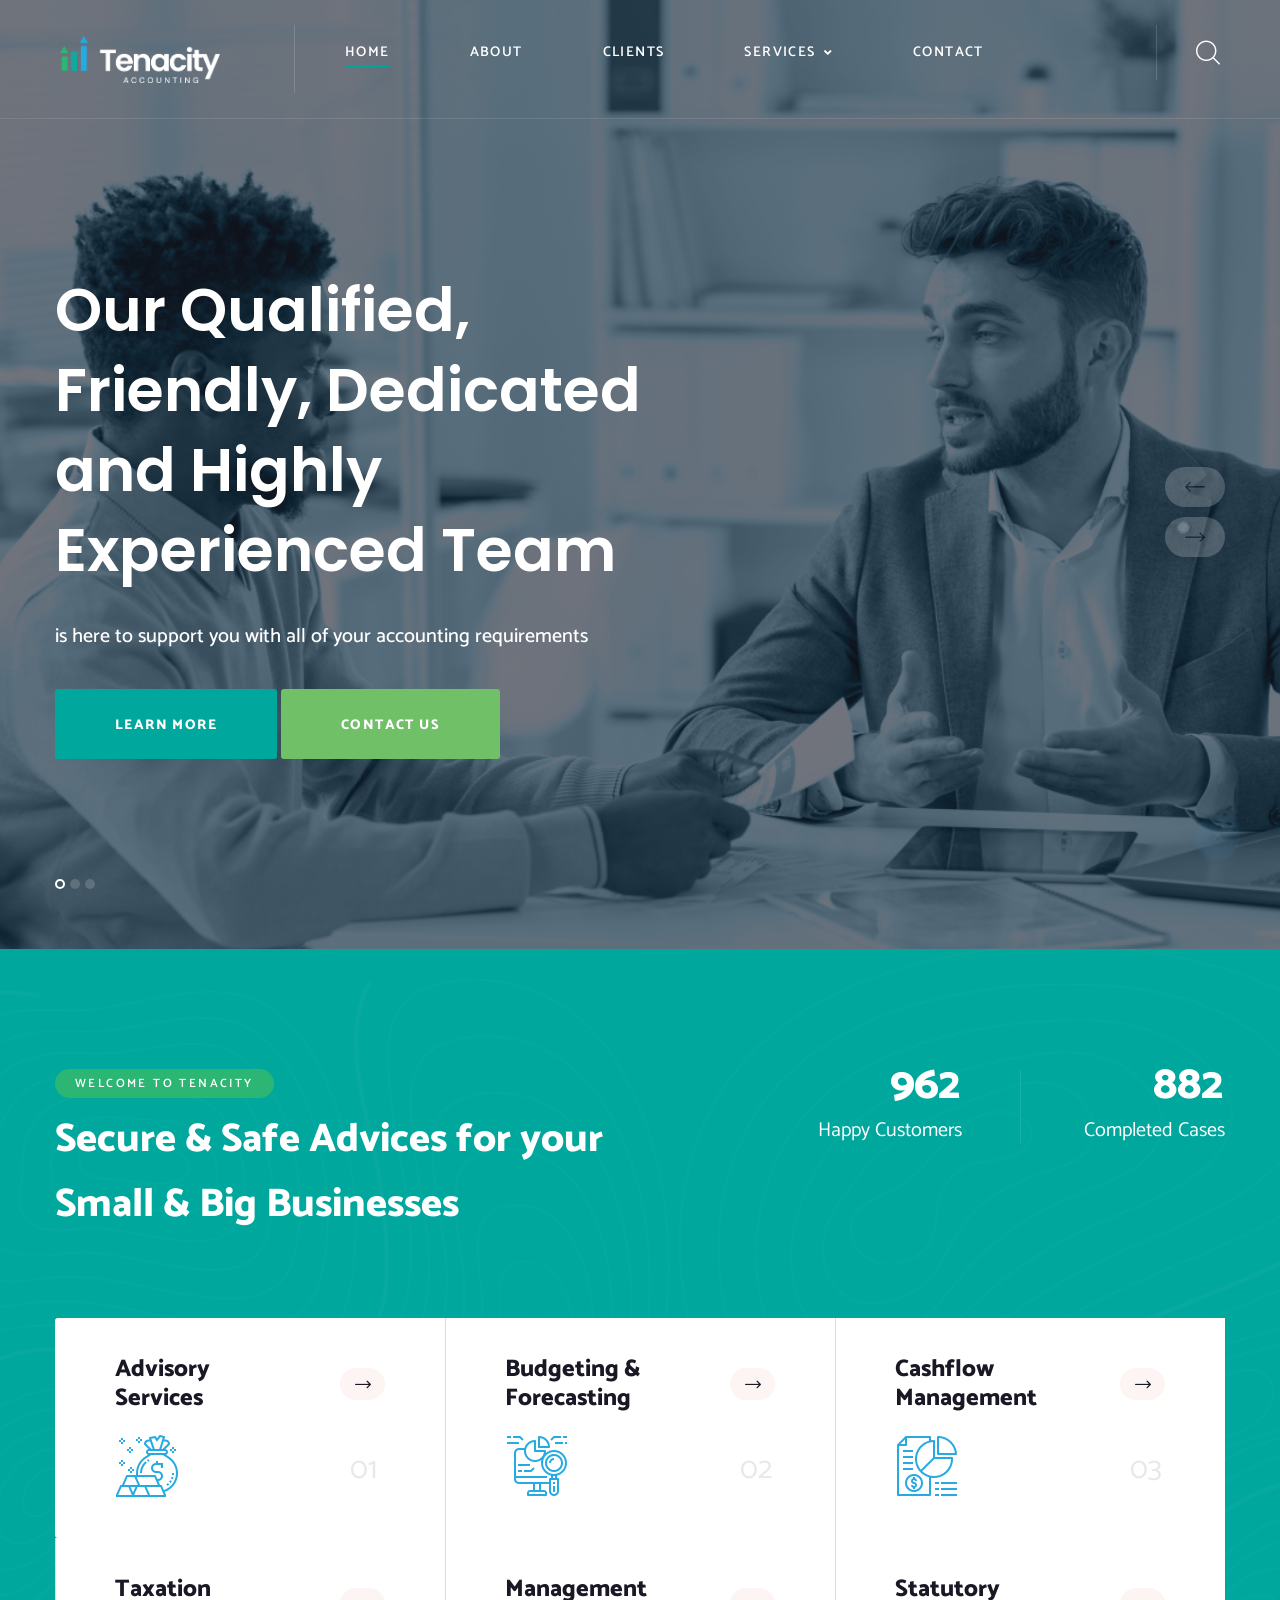
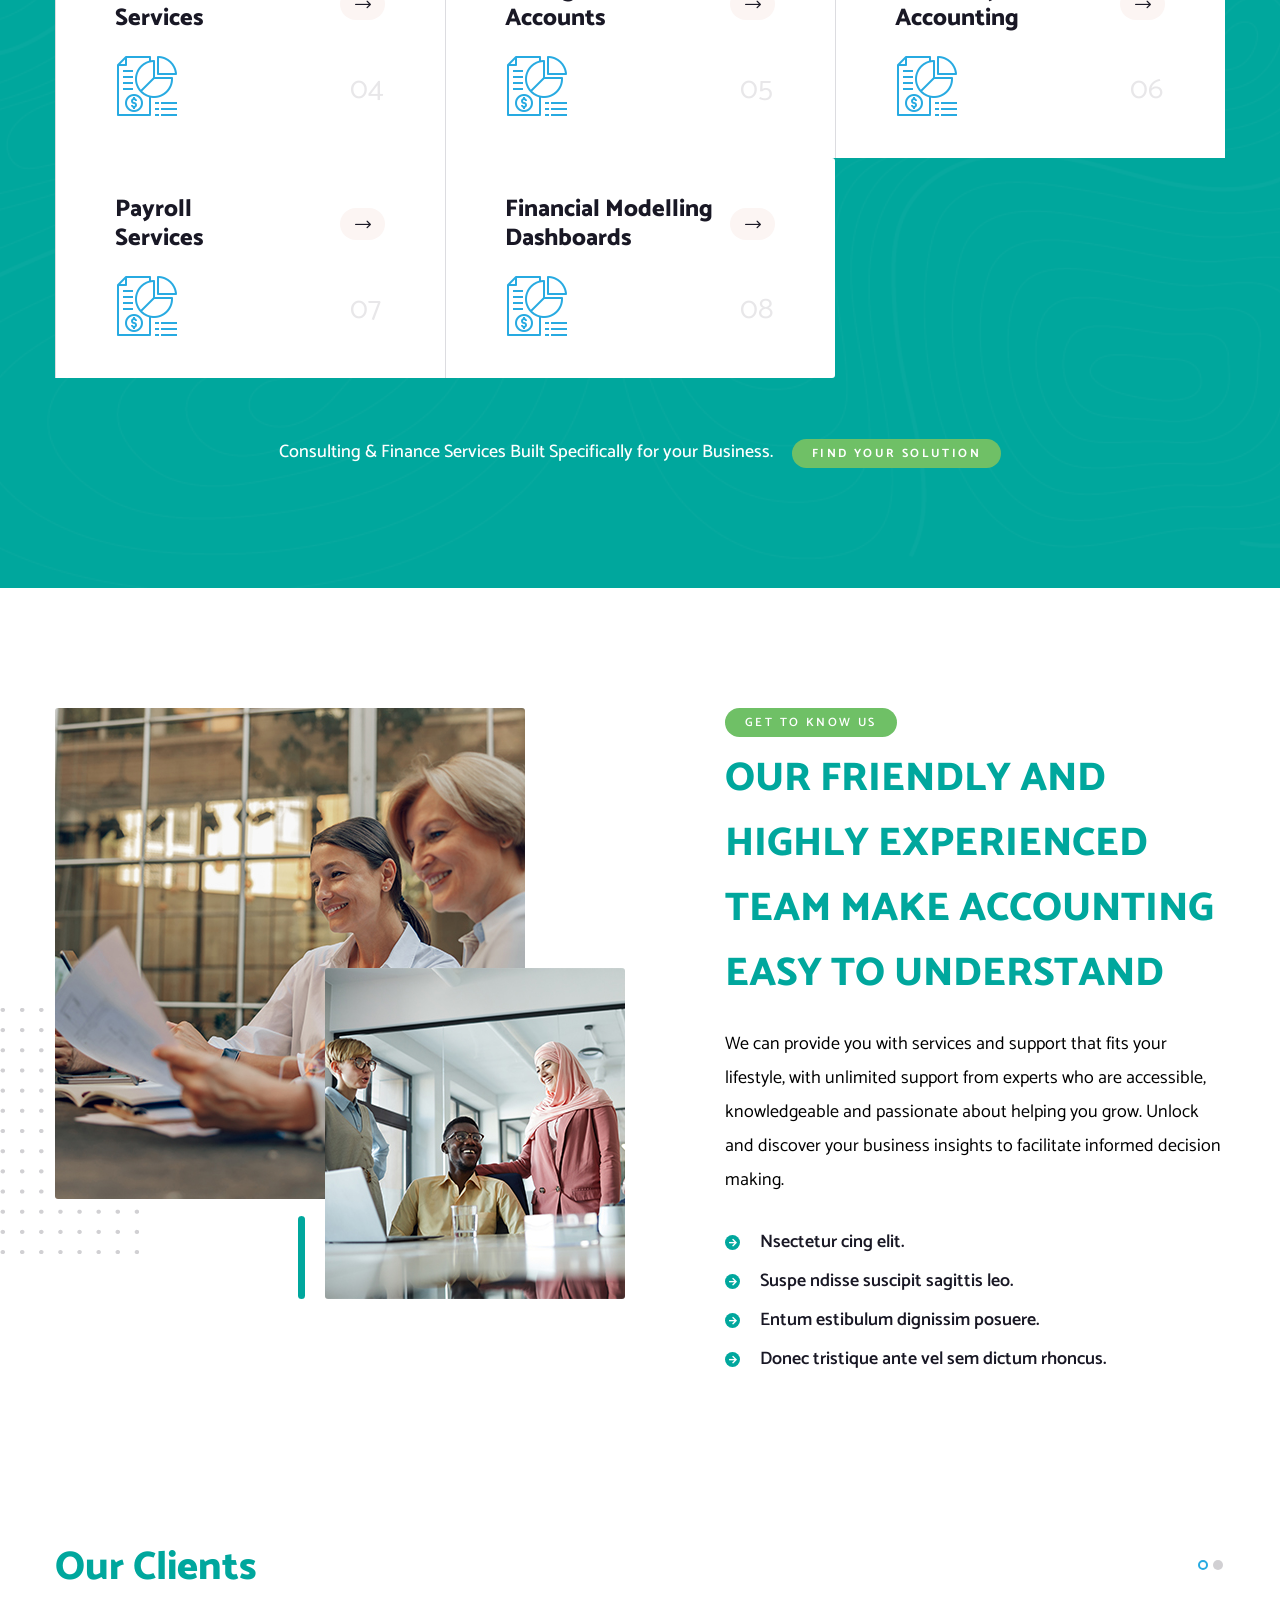
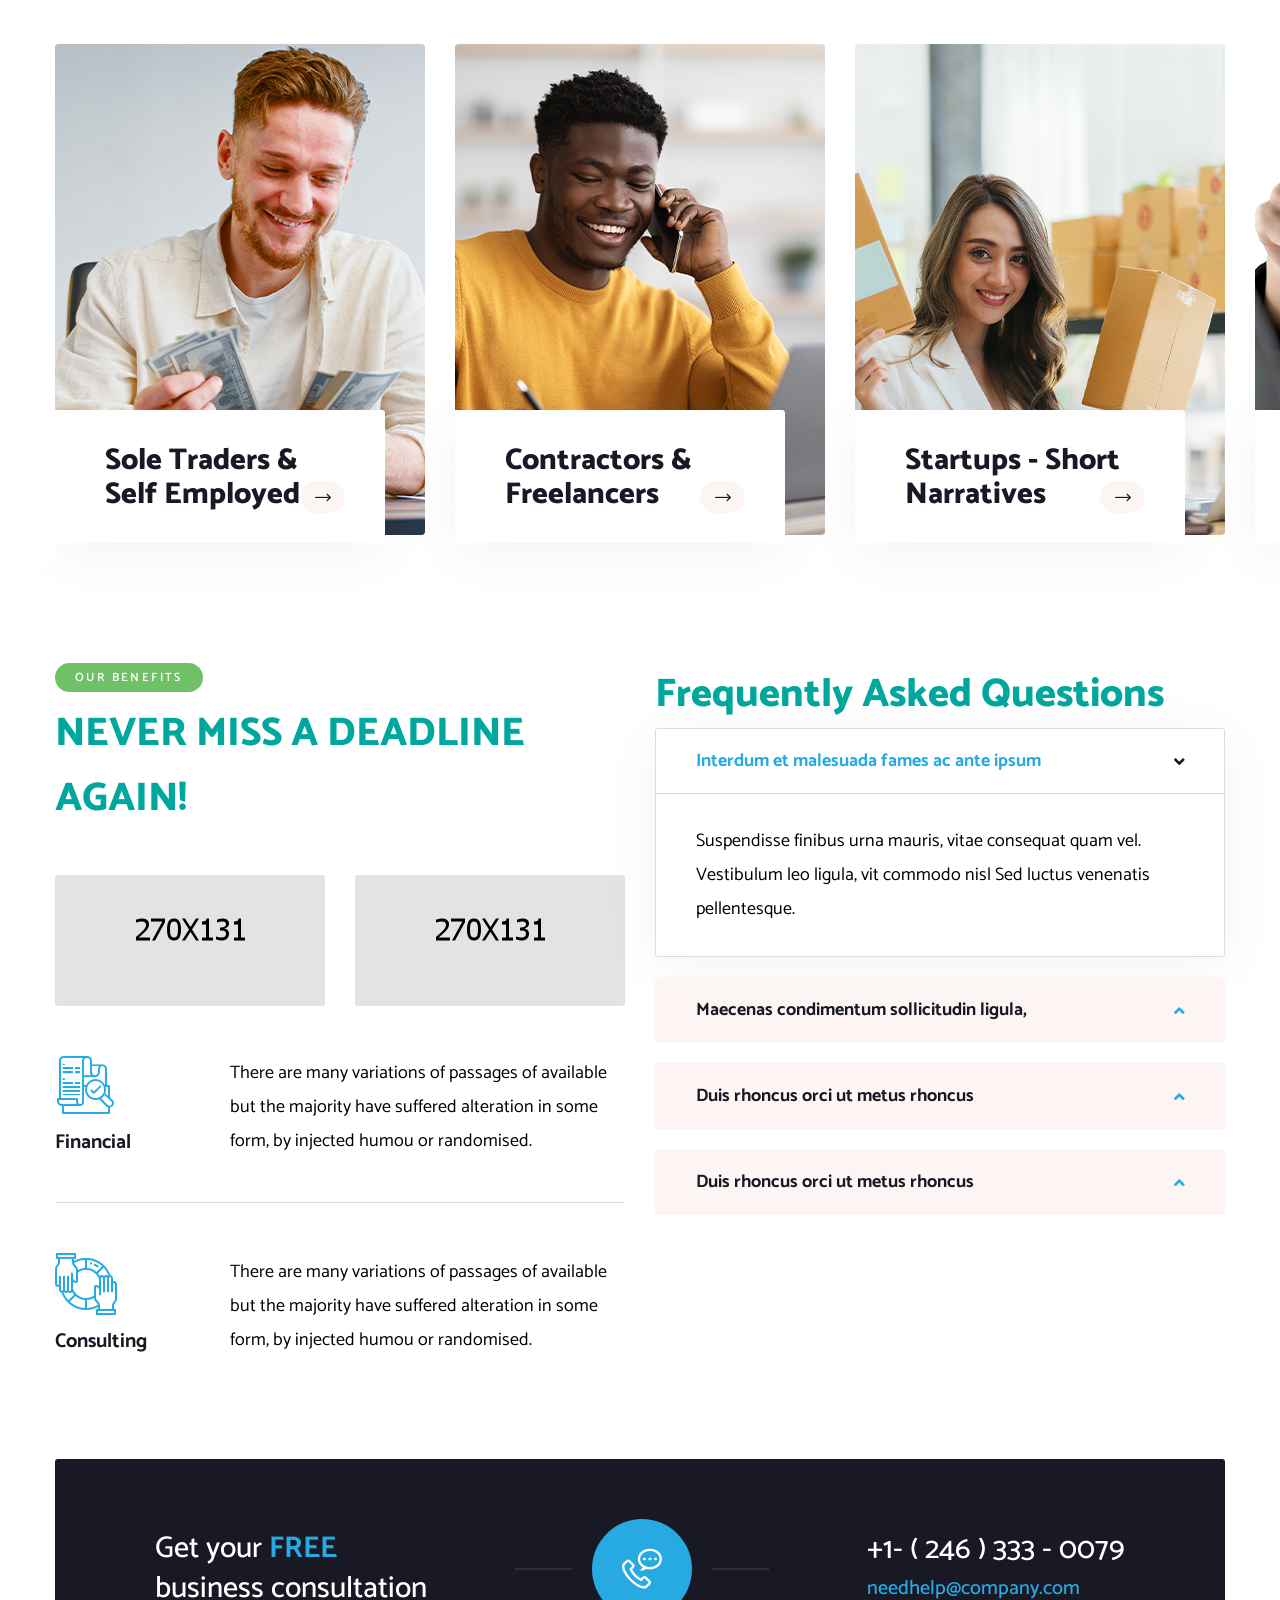
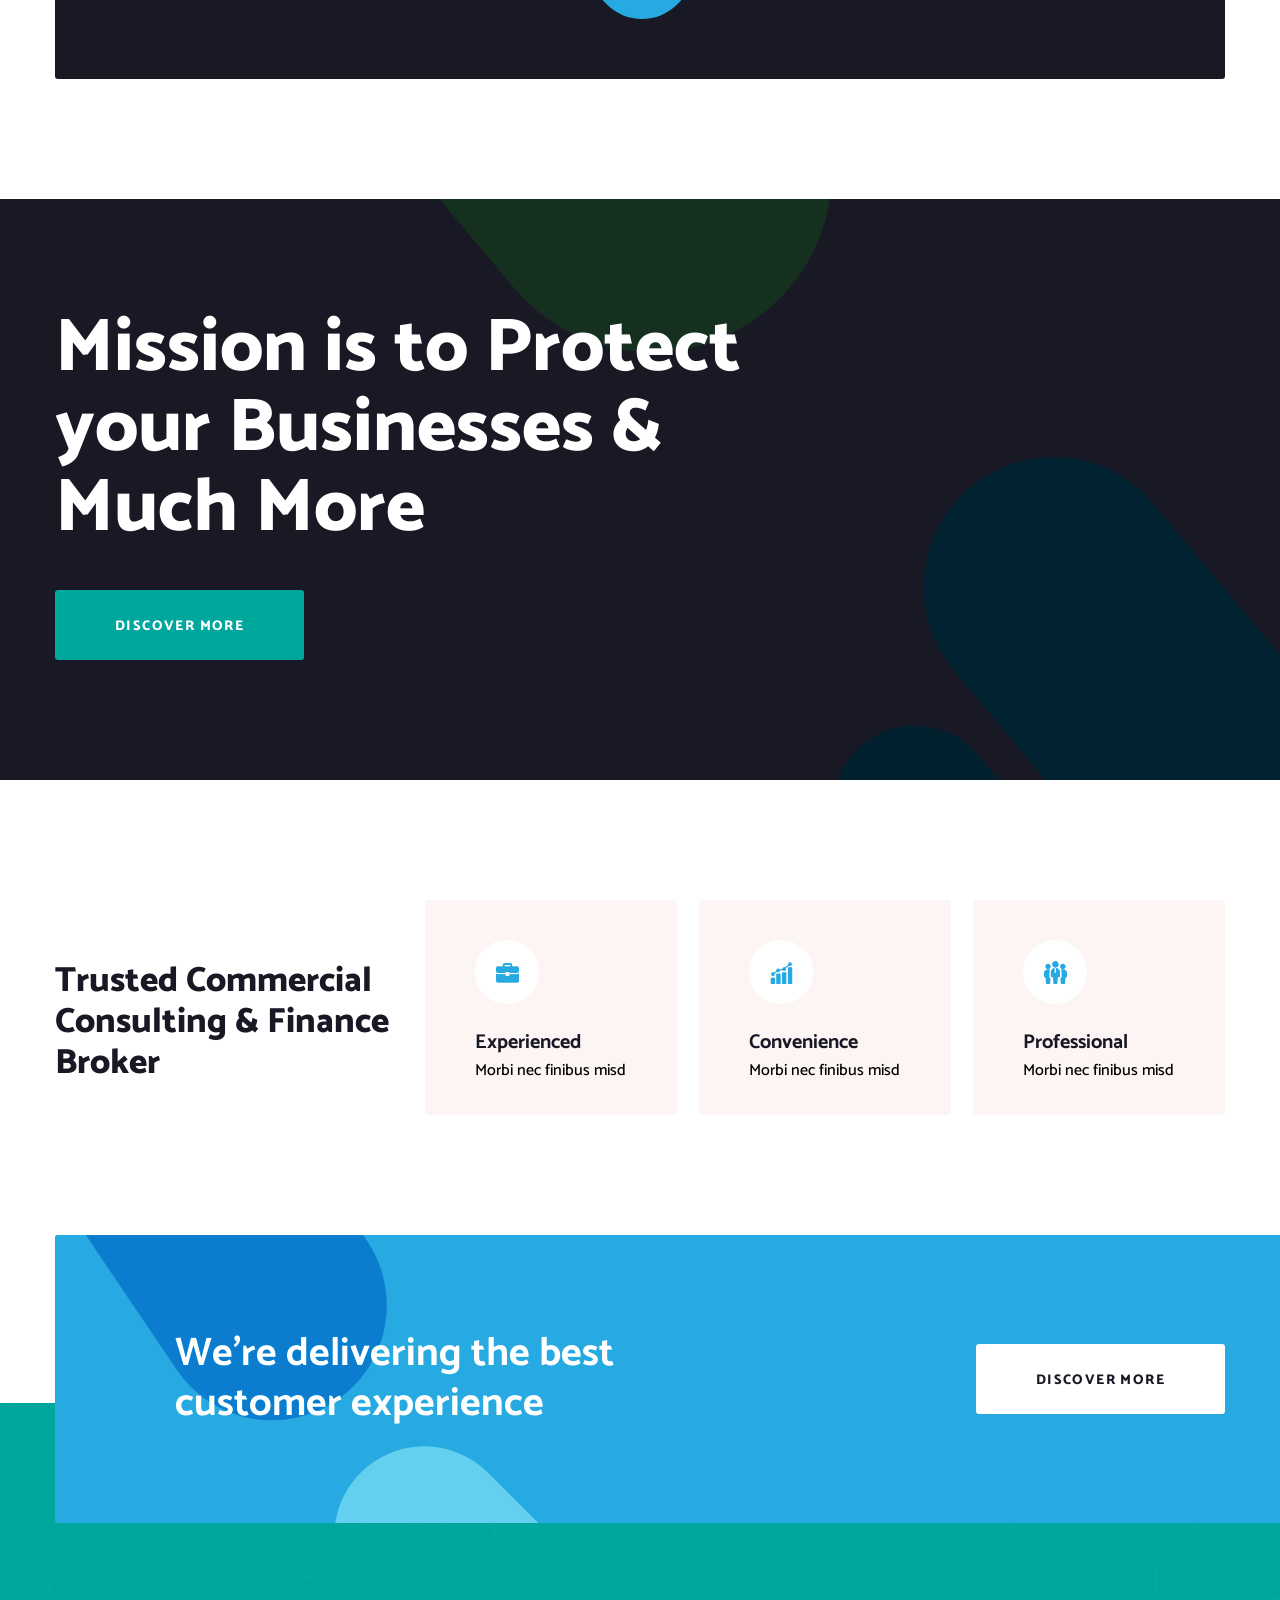
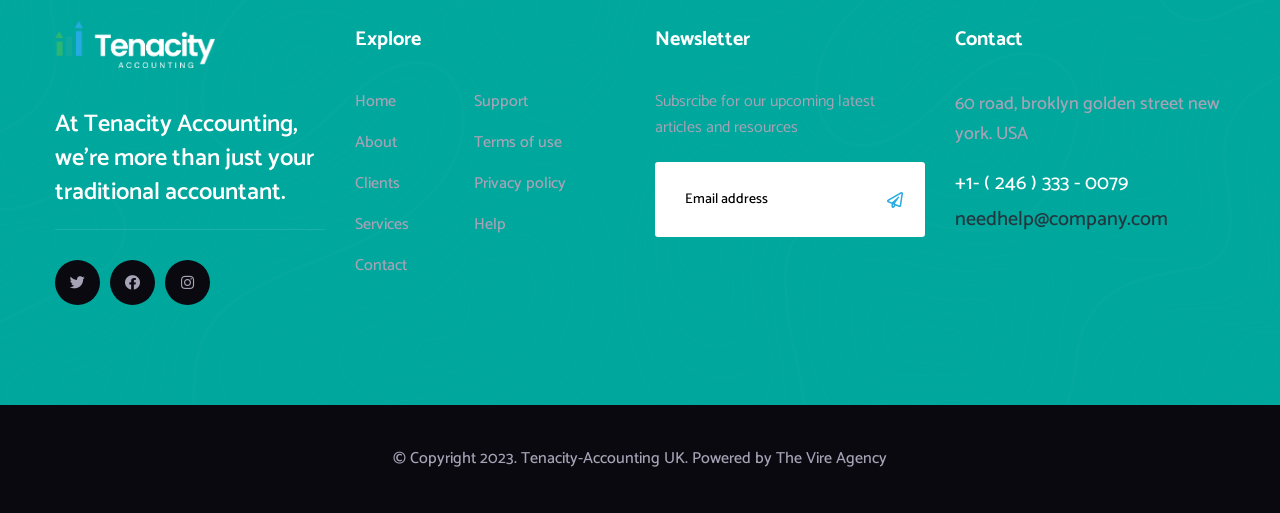
==== commit 85d29365: "updated" ====
--- a/Tenacity/oslim-html-files/index.html
+++ b/Tenacity/oslim-html-files/index.html
@@ -596,7 +596,7 @@
                         <div class="benefits-one__left">
                             <div class="section-title text-left">
                                 <span class="section-title__tagline">Our benefits</span>
-                                <h2 class="section-title__title">Modern Technologies For Grow Business</h2>
+                                <h2 class="section-title__title">NEVER MISS A DEADLINE AGAIN!</h2>
                             </div>
                             <div class="benefits-one__img-box">
                                 <div class="row">
@@ -638,8 +638,9 @@
                     </div>
                     <div class="col-xl-6 col-lg-6">
                         <div class="benefits-one__rihgt">
-                            <p class="benefits-one__right-text">There are many variations of passages of available but
-                                the majority have suffered alteration in some form, by injected humou or randomised.</p>
+                            <!-- <p class="benefits-one__right-text">There are many variations of passages of available but
+                                the majority have suffered alteration in some form, by injected humou or randomised.</p> -->
+                                <h2 class="section-title__title">Frequently Asked Questions</h2>
                             <div class="accrodion-grp" data-grp-name="faq-one-accrodion">
                                 <div class="accrodion active">
                                     <div class="accrodion-title">
--- a/Tenacity/oslim-html-files/assets/css/oslim.css
+++ b/Tenacity/oslim-html-files/assets/css/oslim.css
@@ -9,9 +9,10 @@
     --oslim-white-rgb: 255, 255, 255;
     --oslim-black: #191825;
     --oslim-black-rgb: 25, 24, 37;
+    --oslim-green-rgb: 19, 168, 158;
     --oslim-base: #ff613c;
     --btn-secondary:#00A79D;
-    --btn-secondarhover: #036761;
+    --btn-secondarhover: #105f5a;
     --oslim-base-rgb: 255, 97, 60;
     --oslim-extra: #fcf5f3;
     --icon-arrows: #27AAE1;
@@ -352,6 +353,10 @@
     font-size: 40px;
     line-height: 65px;
     font-weight: 800;
+}
+
+.section-title__title  {
+ color:var(--btn-secondary) ;
 }
 
 .bootstrap-select .btn-light:not(:disabled):not(.disabled).active,
@@ -569,7 +574,7 @@
 }
 
 .main-menu-wrapper__search:hover {
-    color: var(--oslim-base);
+    color: var(--icon-arrows);
 }
 
 .main-menu-wrapper__call {
@@ -603,7 +608,7 @@
 }
 
 .main-menu-wrapper__call-icon:hover span {
-    color: var(--oslim-base);
+    color: var(--icon-arrows);
 }
 
 .main-menu-wrapper__call-number {
@@ -623,7 +628,7 @@
 }
 
 .main-menu-wrapper__call-number a:hover {
-    color: var(--oslim-base);
+    color: var(--icon-arrows);
 }
 
 .main-menu-wrapper__call-number p {
@@ -1696,12 +1701,12 @@
     top: 0;
     right: -1px;
     border-radius: 0;
-    background-color: var(--oslim-base);
+    background-color: var(--icon-arrows);
     border: 0;
 }
 
 .search-popup__content .thm-btn:hover {
-    background-color: var(--oslim-black);
+    background-color: var(--lighter-gray);
 }
 
 .search-popup__content .thm-btn i {
@@ -2373,7 +2378,7 @@
 
 .welcome-one__counter-text {
     font-size: 20px;
-    color: #a5a3b5;
+    color: #ffffff;
     margin: 0;
 }
 
@@ -2805,7 +2810,7 @@
     right: 0;
     bottom: 0;
     content: "";
-    background-color: rgba(var(--oslim-black-rgb), .30);
+    background-color: rgba(var(--oslim-green-rgb), .30);
     opacity: 1;
     -webkit-transition: .5s;
     -o-transition: .5s;
@@ -3109,11 +3114,11 @@
     border: 1px solid #dcdce0;
     border-top-left-radius: 3px;
     border-top-right-radius: 3px;
-    color: var(--oslim-base);
+    color: var(--icon-arrows);
 }
 
 .faq-one-accrodion .accrodion.active .accrodion-title h4 {
-    color: var(--oslim-base);
+    color: var(--icon-arrows);
 }
 
 .faq-one-accrodion .accrodion-title h4::before {
@@ -3121,7 +3126,7 @@
     font-family: "Font Awesome 5 Free";
     font-weight: 900;
     font-size: 17px;
-    color: var(--oslim-base);
+    color: var(--icon-arrows);
     ;
     position: absolute;
     top: 50%;
@@ -4228,7 +4233,7 @@
     right: 0;
     bottom: 0;
     content: "";
-    background-color: var(--oslim-base);
+    background-color: var(--icon-arrows);
     border-radius: 50%;
     transition: transform 500ms ease;
     transform: scale(0, 1);
@@ -4342,7 +4347,7 @@
 
 .footer-widget__newsletter-btn i {
     font-size: 16px;
-    color: var(--oslim-base);
+    color: var(--icon-arrows);
 }
 
 .footer-widget__contact {
@@ -4373,12 +4378,12 @@
 }
 
 .footer-widget__contact-number:hover {
-    color: var(--oslim-base);
+    color: var(--lighter-gray);
 }
 
 .footer-widget__contact-email {
     font-size: 20px;
-    color: var(--oslim-base);
+    color: var(--lighter-gray);
     font-weight: 500;
     -webkit-transition: all 500ms ease;
     transition: all 500ms ease;
@@ -4637,7 +4642,7 @@
 }
 
 .case-two__carousel.owl-carousel .owl-dot.active {
-    border: 2px solid var(--oslim-base);
+    border: 2px solid var(--icon-arrows);
     background-color: rgba(var(--oslim-black-rgb), 0);
 }
 
@@ -6885,7 +6890,7 @@
     background-repeat: no-repeat;
     background-size: cover;
     background-position: center;
-    background-color: var(--oslim-black);
+    background-color: var(--btn-secondarhover);
     background-blend-mode: luminosity;
     opacity: 0.4;
     z-index: -1;
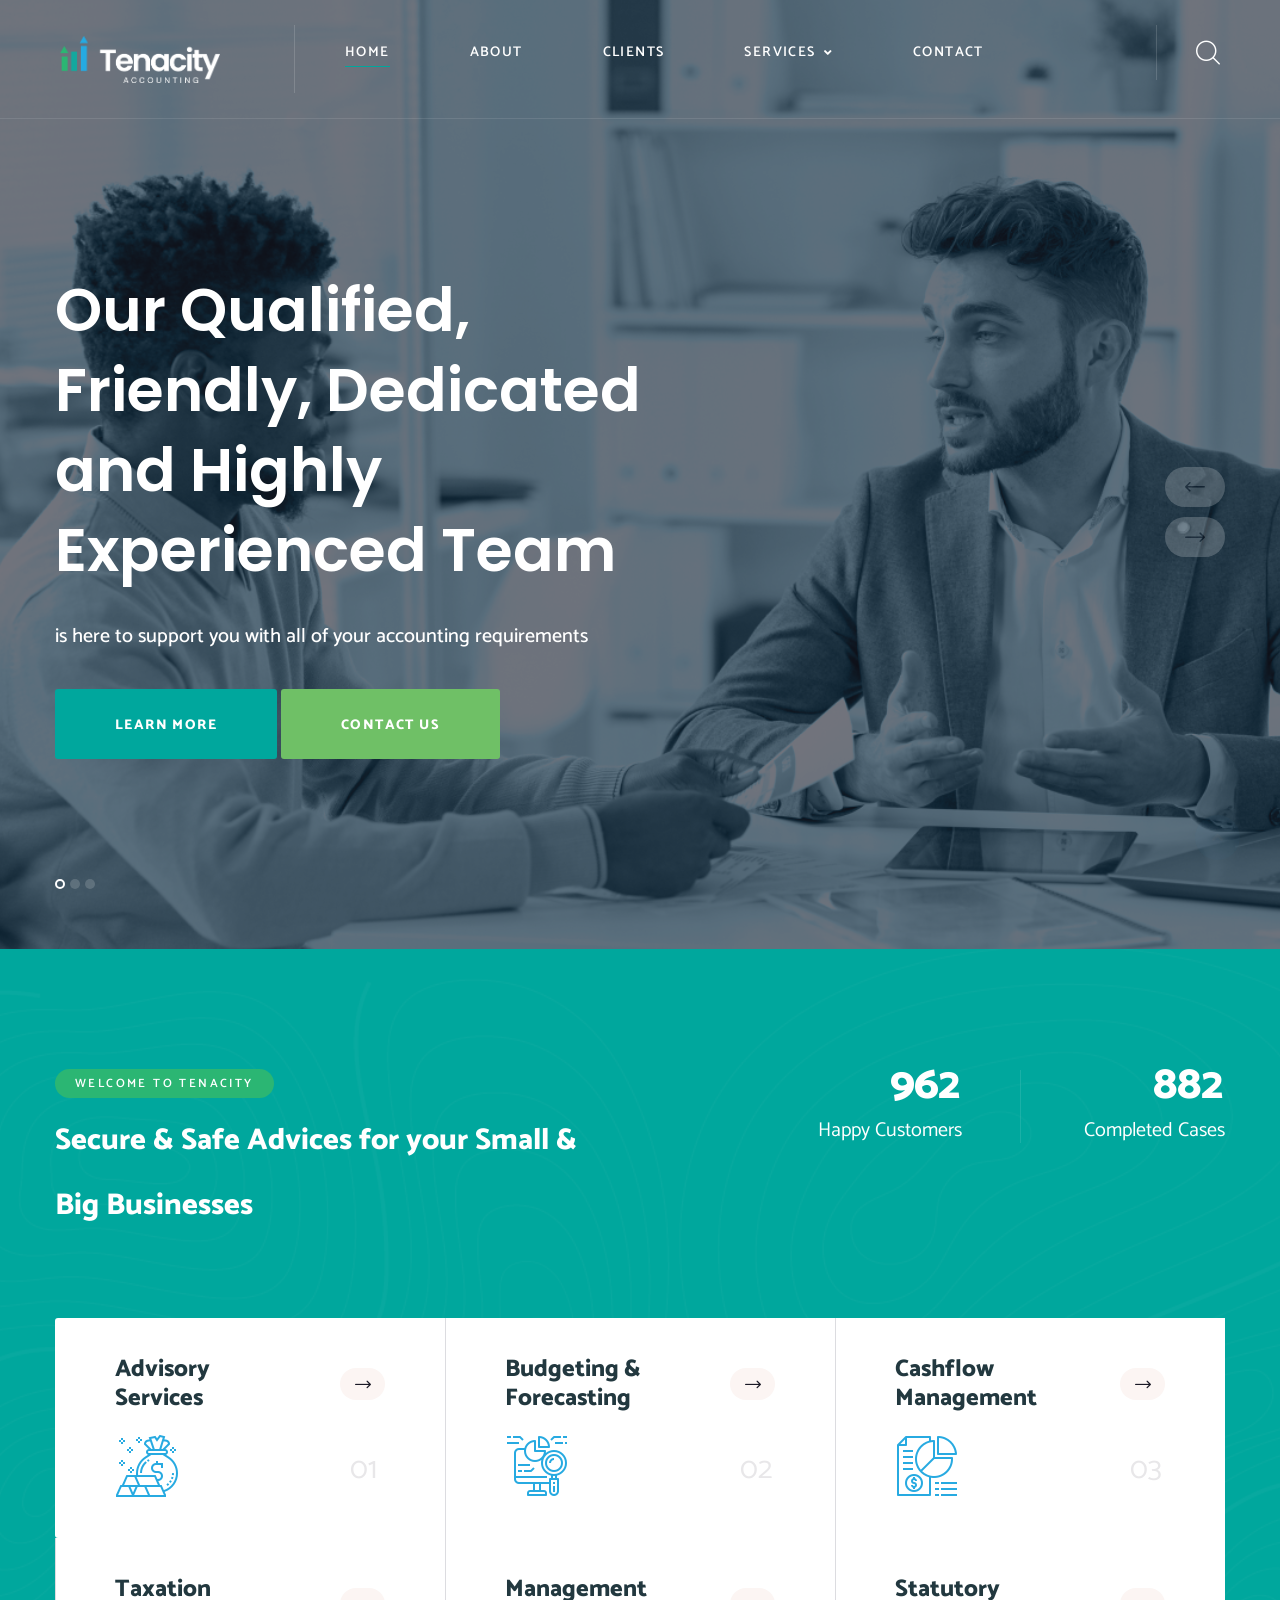
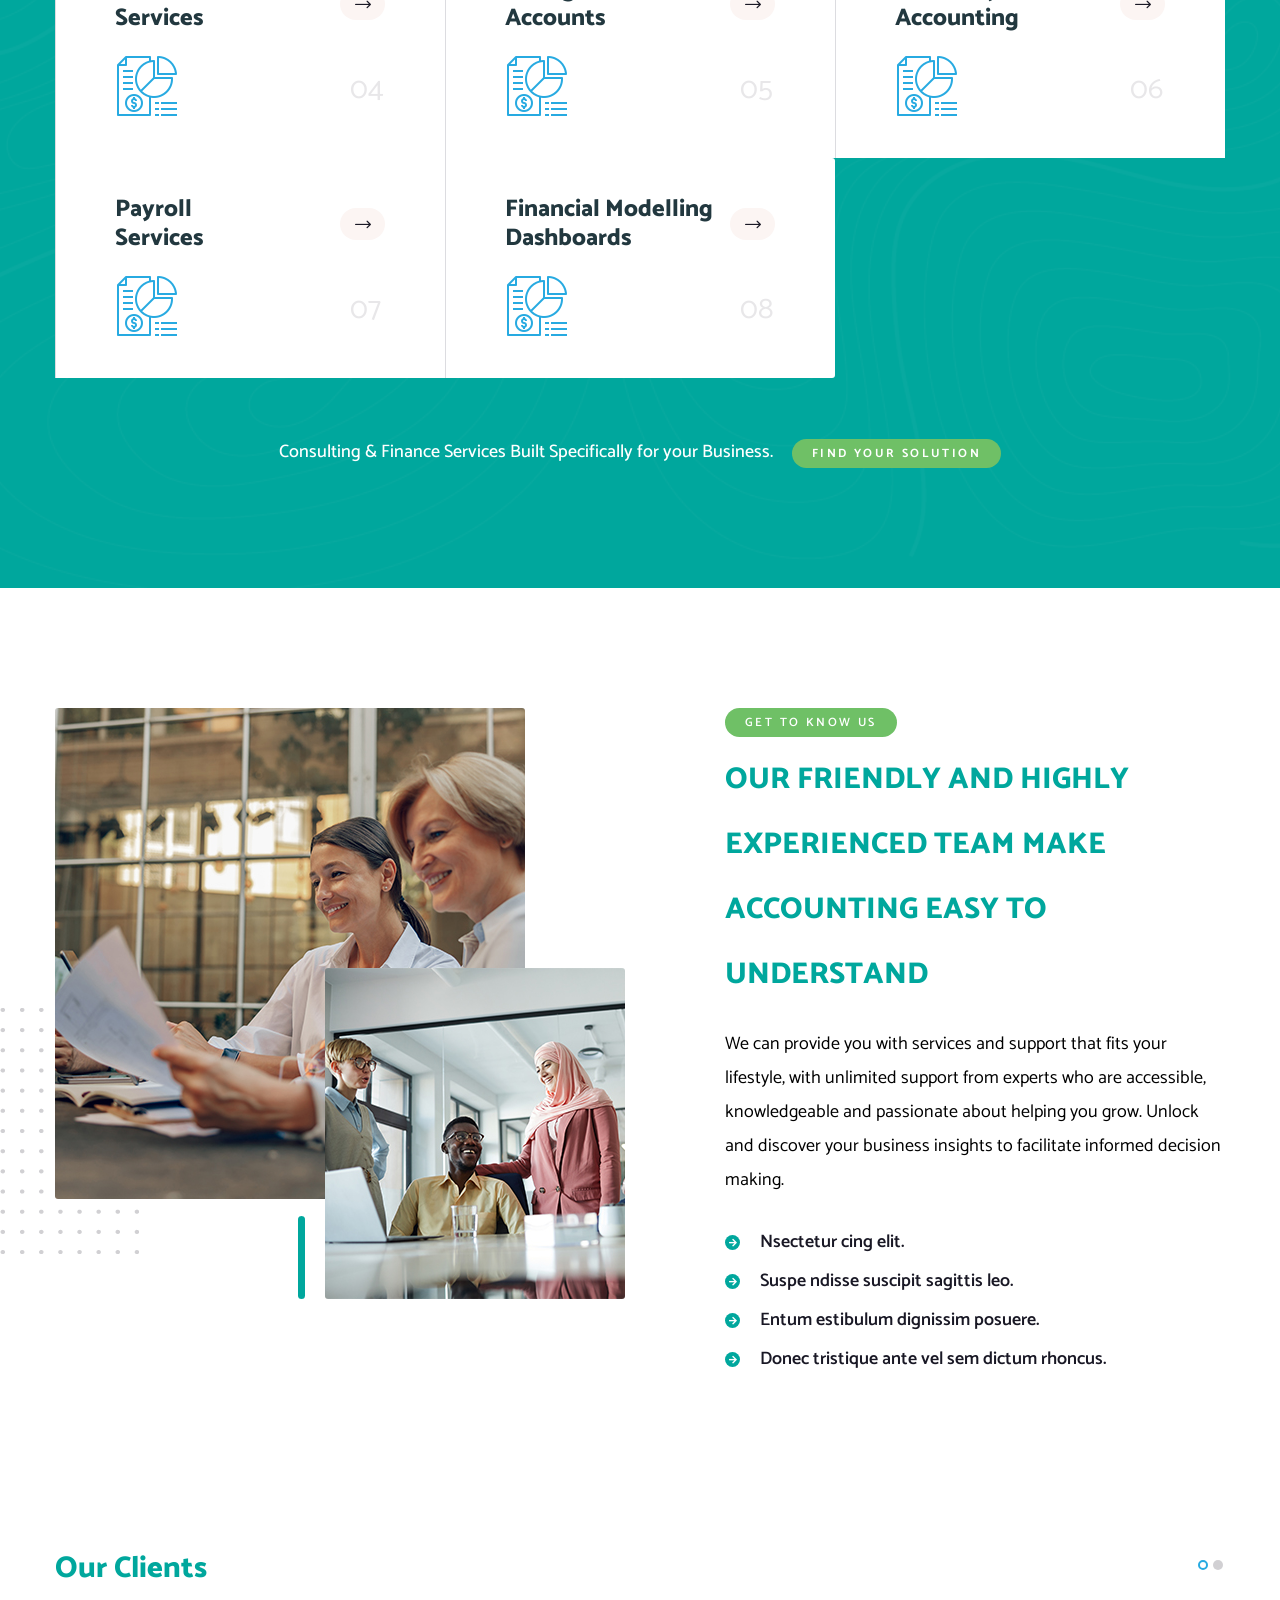
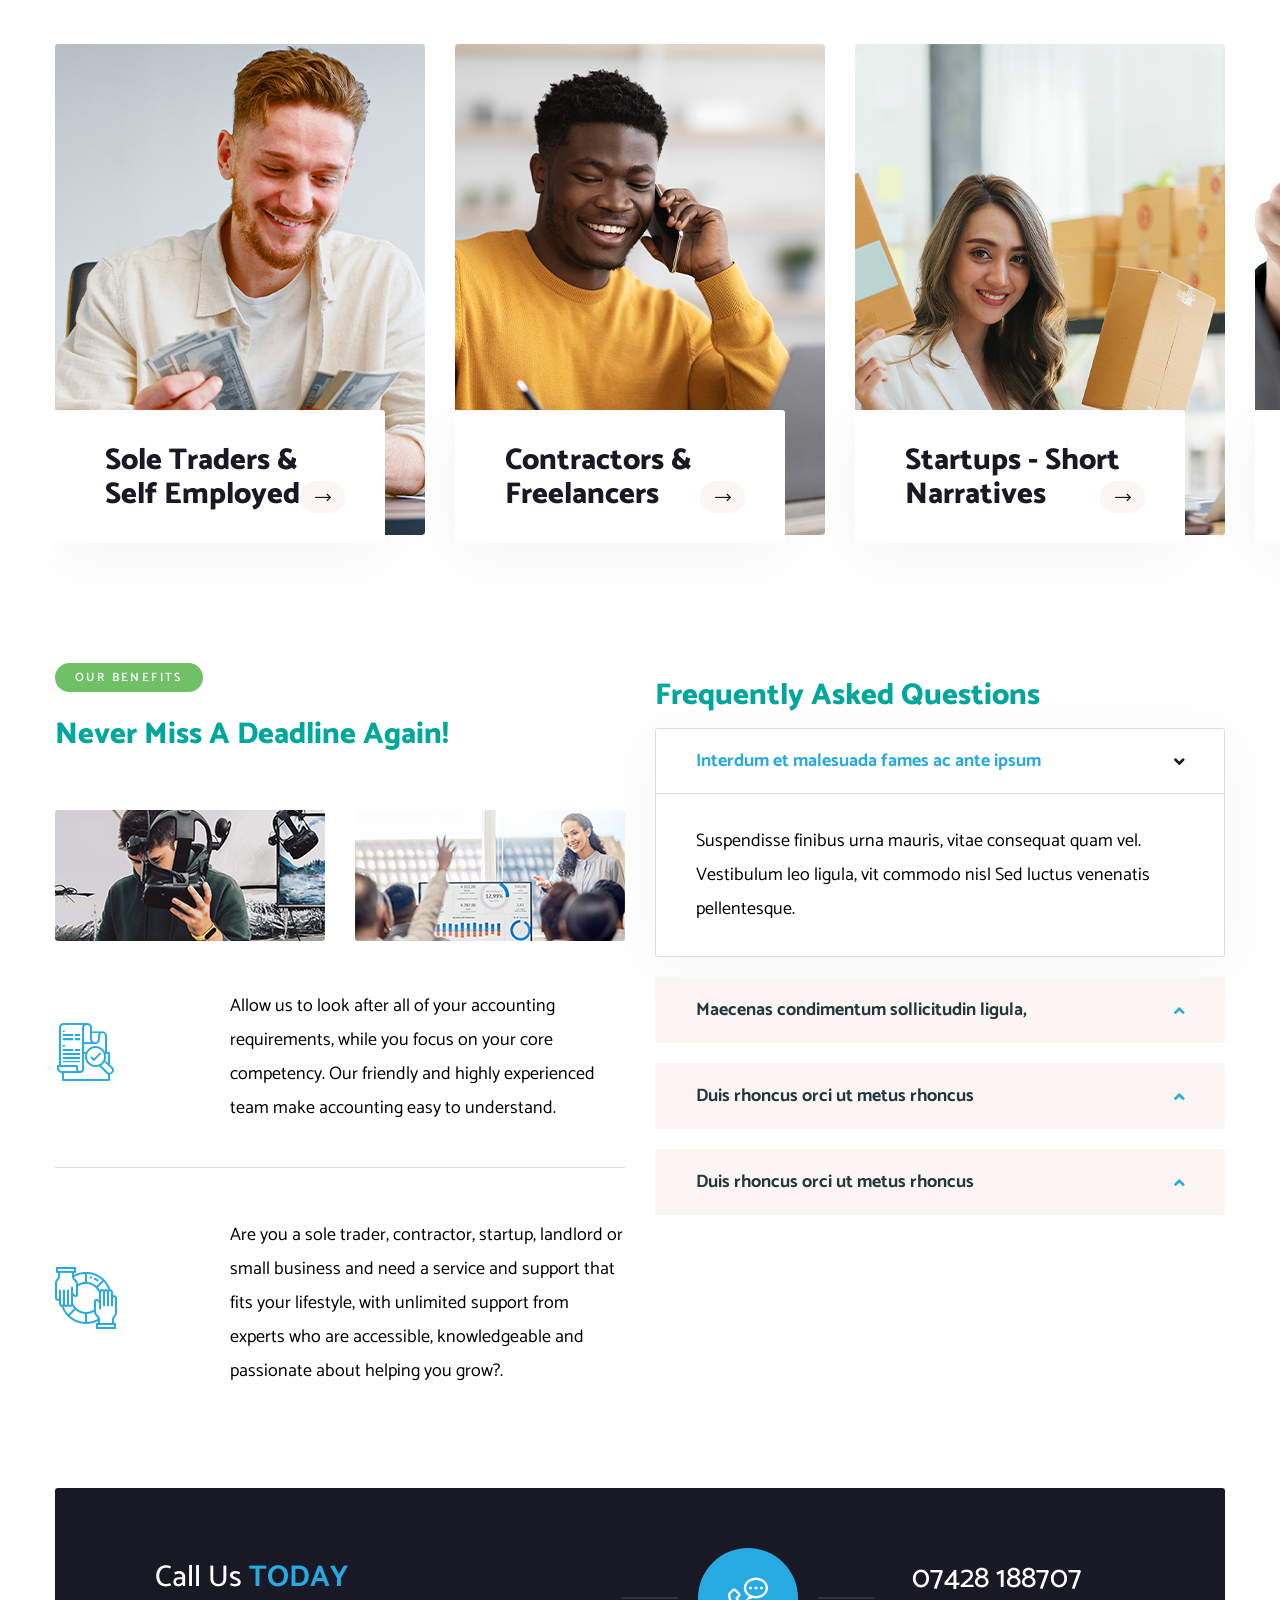
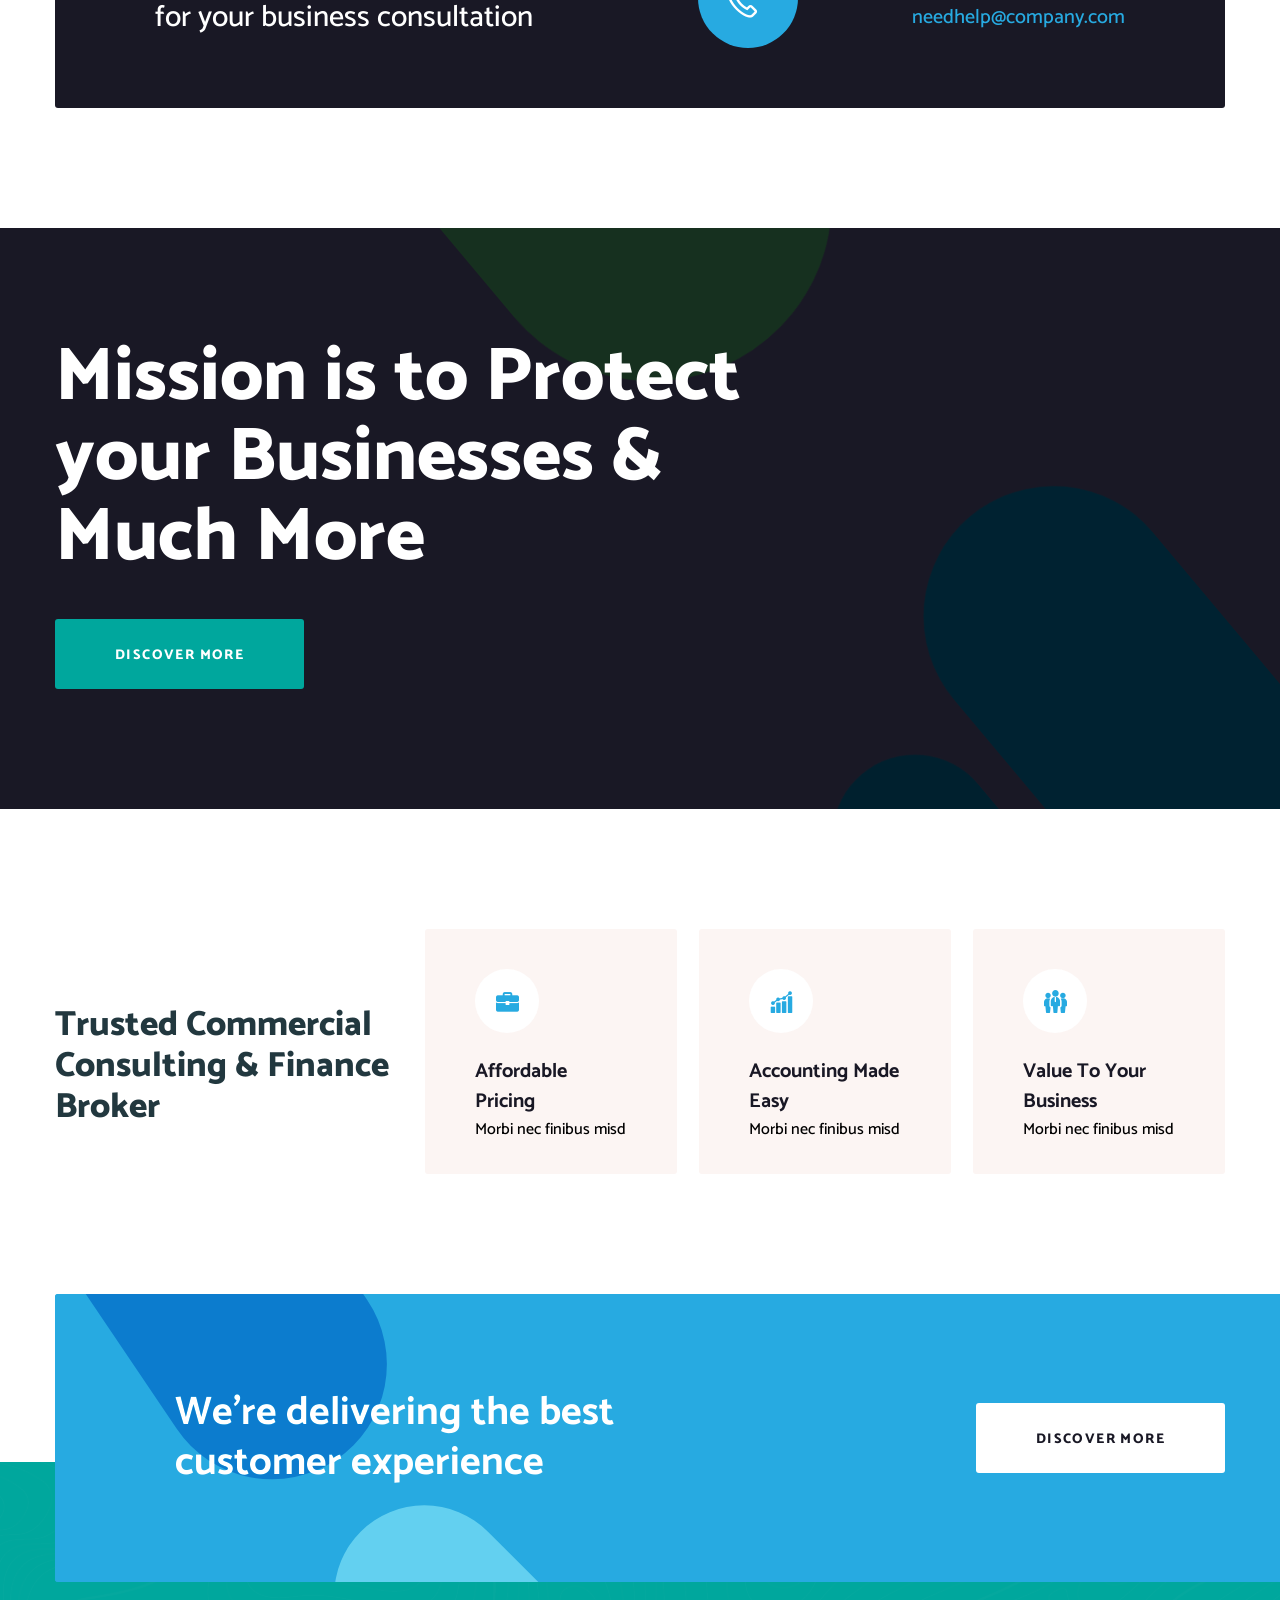
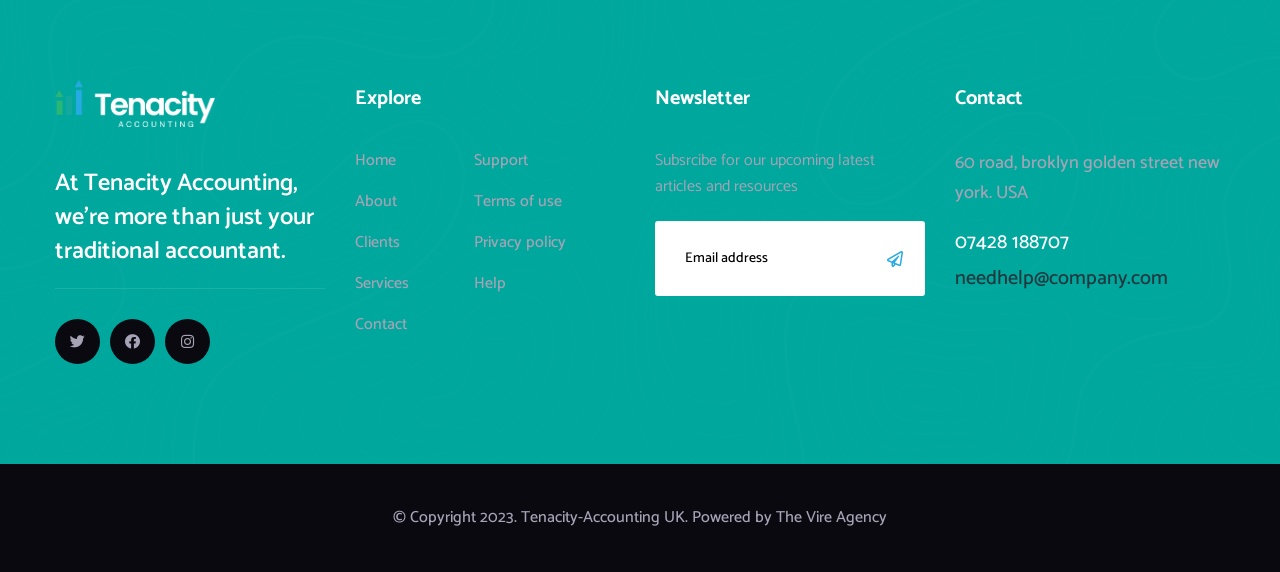
==== commit d0f16eb7: "Updated" ====
--- a/Tenacity/oslim-html-files/index.html
+++ b/Tenacity/oslim-html-files/index.html
@@ -104,7 +104,7 @@
                             </div>
                             <div class="main-menu-wrapper__call-number">
                                 <p>Need help? Talk to Us</p>
-                                <h5><a href="tel:12463330079">+1- ( 246 ) 333 - 0079</a></h5>
+                                <h5><a href="tel:12463330079">07428 188707</a></h5>
                             </div>
                         </div>
                         <div class="main-menu-wrapper__search-cat">
@@ -596,18 +596,18 @@
                         <div class="benefits-one__left">
                             <div class="section-title text-left">
                                 <span class="section-title__tagline">Our benefits</span>
-                                <h2 class="section-title__title">NEVER MISS A DEADLINE AGAIN!</h2>
+                                <h2 class="section-title__title">Never Miss A Deadline Again!</h2>
                             </div>
                             <div class="benefits-one__img-box">
                                 <div class="row">
                                     <div class="col-xl-6 col-lg-6 col-md-6">
                                         <div class="benefits-one__img-single">
-                                            <img src="assets/images/resources/benefits-one-1.jpg" alt="">
+                                            <img src="assets/images/backgrounds/c1.jpg" alt="Image">
                                         </div>
                                     </div>
                                     <div class="col-xl-6 col-lg-6 col-md-6">
                                         <div class="benefits-one__img-single">
-                                            <img src="assets/images/resources/benefits-one-2.jpg" alt="">
+                                            <img src="assets/images/backgrounds/c2.jpg" alt="Image">
                                         </div>
                                     </div>
                                 </div>
@@ -616,21 +616,21 @@
                                 <li>
                                     <div class="icon">
                                         <span class="icon-verification"></span>
-                                        <p>Financial</p>
+                                        <p></p>
                                     </div>
                                     <div class="text">
-                                        <p>There are many variations of passages of available but the majority have
-                                            suffered alteration in some form, by injected humou or randomised.</p>
+                                        <p>Allow us to look after all of your accounting requirements, while you focus on your core competency. Our friendly and
+                                        highly experienced team make accounting easy to understand.</p>
                                     </div>
                                 </li>
                                 <li>
                                     <div class="icon">
                                         <span class="icon-help"></span>
-                                        <p>Consulting</p>
+                                        <p></p>
                                     </div>
                                     <div class="text">
-                                        <p>There are many variations of passages of available but the majority have
-                                            suffered alteration in some form, by injected humou or randomised.</p>
+                                        <p>Are you a sole trader, contractor, startup, landlord or small business and need a service and support that fits your
+                                        lifestyle, with unlimited support from experts who are accessible, knowledgeable and passionate about helping you grow?.</p>
                                     </div>
                                 </li>
                             </ul>
@@ -699,7 +699,7 @@
             <div class="container">
                 <div class="free-consultation__inner wow fadeInUp" data-wow-delay="300ms">
                     <div class="free-consultation__left">
-                        <h3 class="free-consultation__content">Get your <span>FREE</span> <br> business consultation
+                        <h3 class="free-consultation__content">Call Us  <span>TODAY</span> <br> for your business consultation
                         </h3>
                         <div class="free-consultation__icon">
                             <span class="icon-phone-call"></span>
@@ -707,8 +707,7 @@
                     </div>
                     <div class="free-consultation__right">
                         <h4 class="free-consultation__contact-info">
-                            <a href="tel:12463330079" class="free-consultation__contact-number">+1- ( 246 ) 333 -
-                                0079</a>
+                            <a href="tel:12463330079" class="free-consultation__contact-number">07428 188707</a>
                             <a href="mailto:needhelp@company.com"
                                 class="free-consultation__contact-email">needhelp@company.com</a>
                         </h4>
@@ -756,21 +755,21 @@
                                 <div class="trusted-one__icon">
                                     <span class="icon-briefcase"></span>
                                 </div>
-                                <h3 class="trusted-one__title"><a href="about.html">Experienced</a></h3>
+                                <h3 class="trusted-one__title"><a href="about.html">Affordable Pricing</a></h3>
                                 <p class="trusted-one__text">Morbi nec finibus misd</p>
                             </li>
                             <li class="trusted one__single wow fadeInLeft" data-wow-delay="200ms">
                                 <div class="trusted-one__icon">
                                     <span class="icon-bar-chart"></span>
                                 </div>
-                                <h3 class="trusted-one__title"><a href="about.html">Convenience</a></h3>
+                                <h3 class="trusted-one__title"><a href="about.html">Accounting Made Easy</a></h3>
                                 <p class="trusted-one__text">Morbi nec finibus misd</p>
                             </li>
                             <li class="trusted one__single wow fadeInLeft" data-wow-delay="300ms">
                                 <div class="trusted-one__icon">
                                     <span class="icon-team-leader"></span>
                                 </div>
-                                <h3 class="trusted-one__title"><a href="team.html">Professional</a></h3>
+                                <h3 class="trusted-one__title"><a href="team.html">Value To Your Business</a></h3>
                                 <p class="trusted-one__text">Morbi nec finibus misd</p>
                             </li>
                         </ul>
@@ -860,8 +859,7 @@
                                 <h3 class="footer-widget__title">Contact</h3>
                                 <p class="footer-widget__contact-text">60 road, broklyn golden street new york. USA</p>
                                 <h4 class="footer-widget__contact-info">
-                                    <a href="tel:12463330079" class="footer-widget__contact-number">+1- ( 246 ) 333 -
-                                        0079</a>
+                                    <a href="tel:12463330079" class="footer-widget__contact-number">07428 188707</a>
                                     <a href="mailto:needhelp@company.com"
                                         class="footer-widget__contact-email">needhelp@company.com</a>
                                 </h4>
--- a/Tenacity/oslim-html-files/assets/css/oslim.css
+++ b/Tenacity/oslim-html-files/assets/css/oslim.css
@@ -350,14 +350,16 @@
 
 .section-title__title {
     margin: 0;
-    font-size: 40px;
+    font-size: 30px;
     line-height: 65px;
     font-weight: 800;
 }
 
 .section-title__title  {
  color:var(--btn-secondary) ;
-}
+ text-transform:initial;
+}
+
 
 .bootstrap-select .btn-light:not(:disabled):not(.disabled).active,
 .bootstrap-select .btn-light:not(:disabled):not(.disabled):active,
@@ -2476,7 +2478,7 @@
 }
 
 .welcome-one__feature-title a {
-    color: var(--oslim-black);
+    color: var(--lighter-gray);
     -webkit-transition: all 500ms ease;
     transition: all 500ms ease;
 }
@@ -2904,6 +2906,7 @@
     font-weight: 800;
     line-height: 34px;
     margin-top: 4px;
+    color: var(--lighter-gray);
 }
 
 .case-one__title a {
@@ -3100,7 +3103,7 @@
     font-size: 18px;
     font-weight: 700;
     line-height: 28px;
-    color: var(--oslim-black);
+    color: var(--lighter-gray);
     position: relative;
     -webkit-transition: all 500ms ease;
     transition: all 500ms ease;
@@ -3729,6 +3732,7 @@
     font-size: 35px;
     font-weight: 800;
     line-height: 41px;
+    color: var(--lighter-gray);
 }
 
 .trusted-one__right {
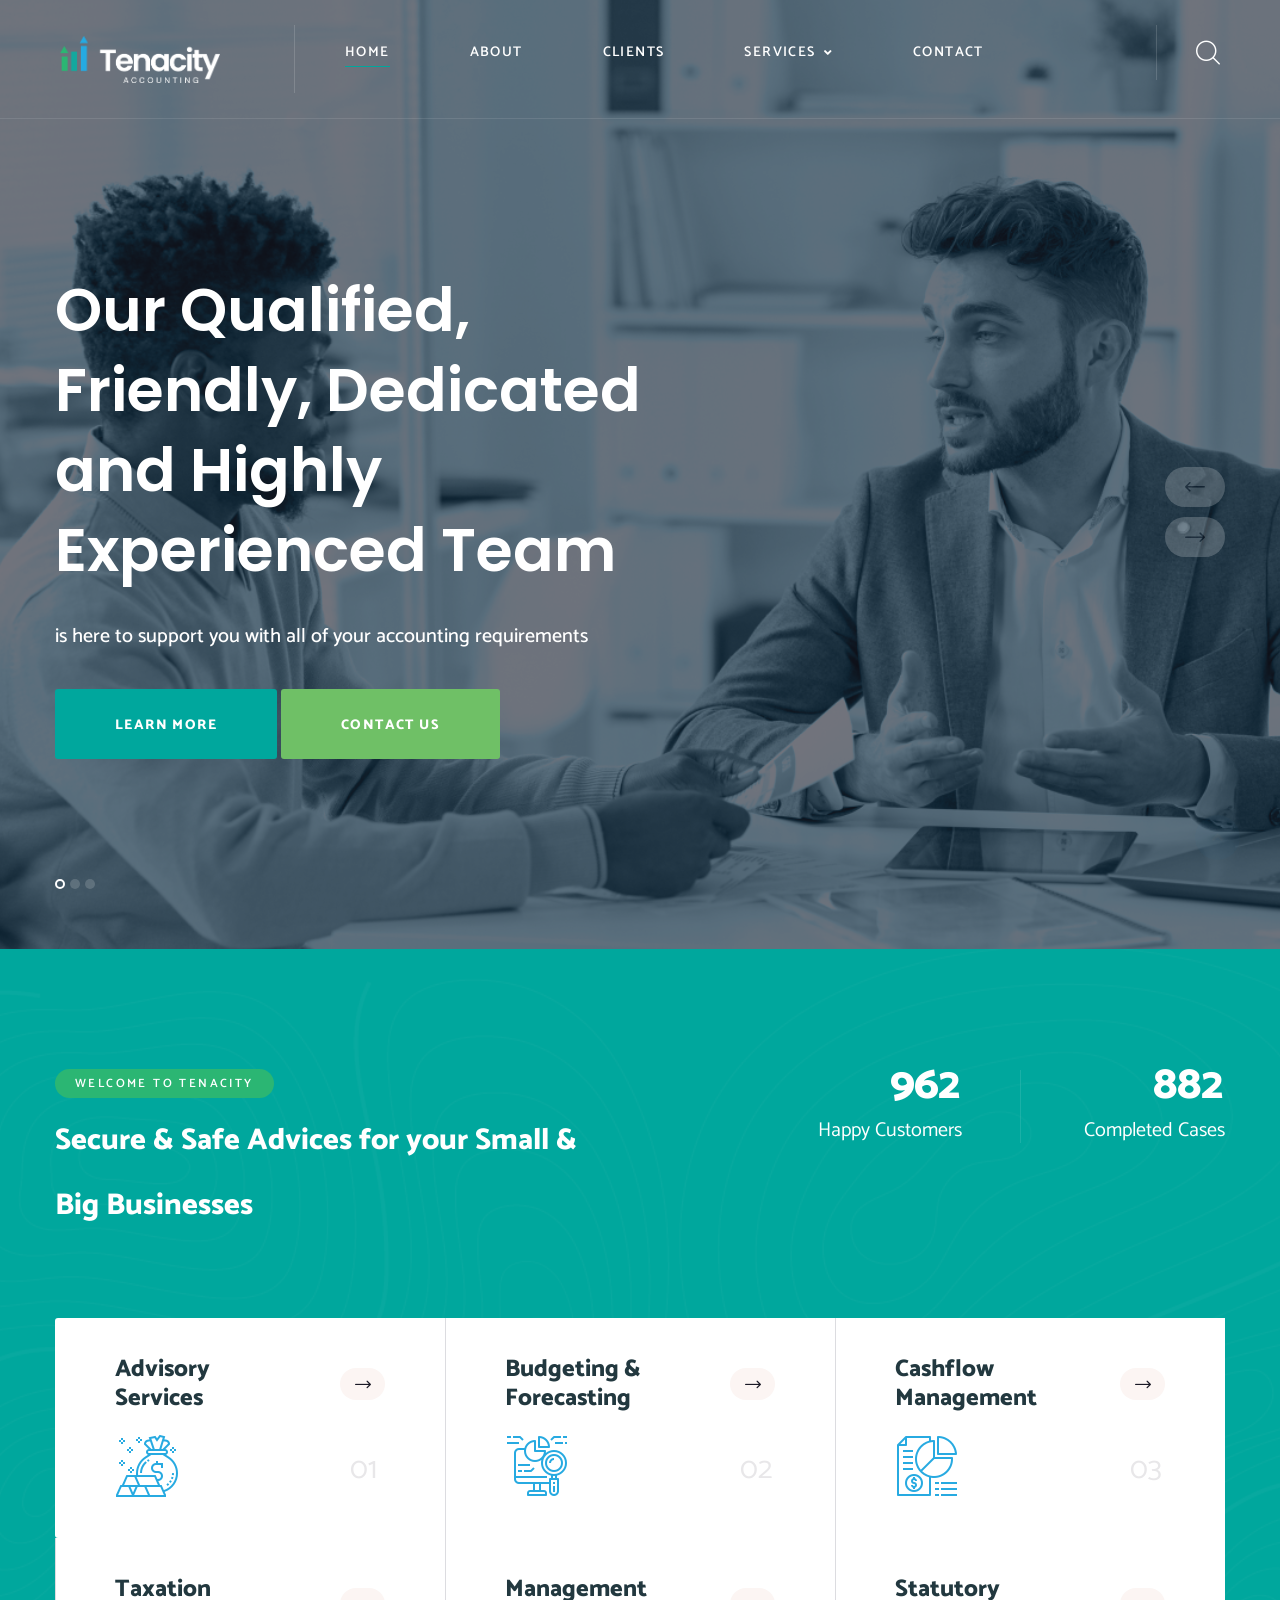
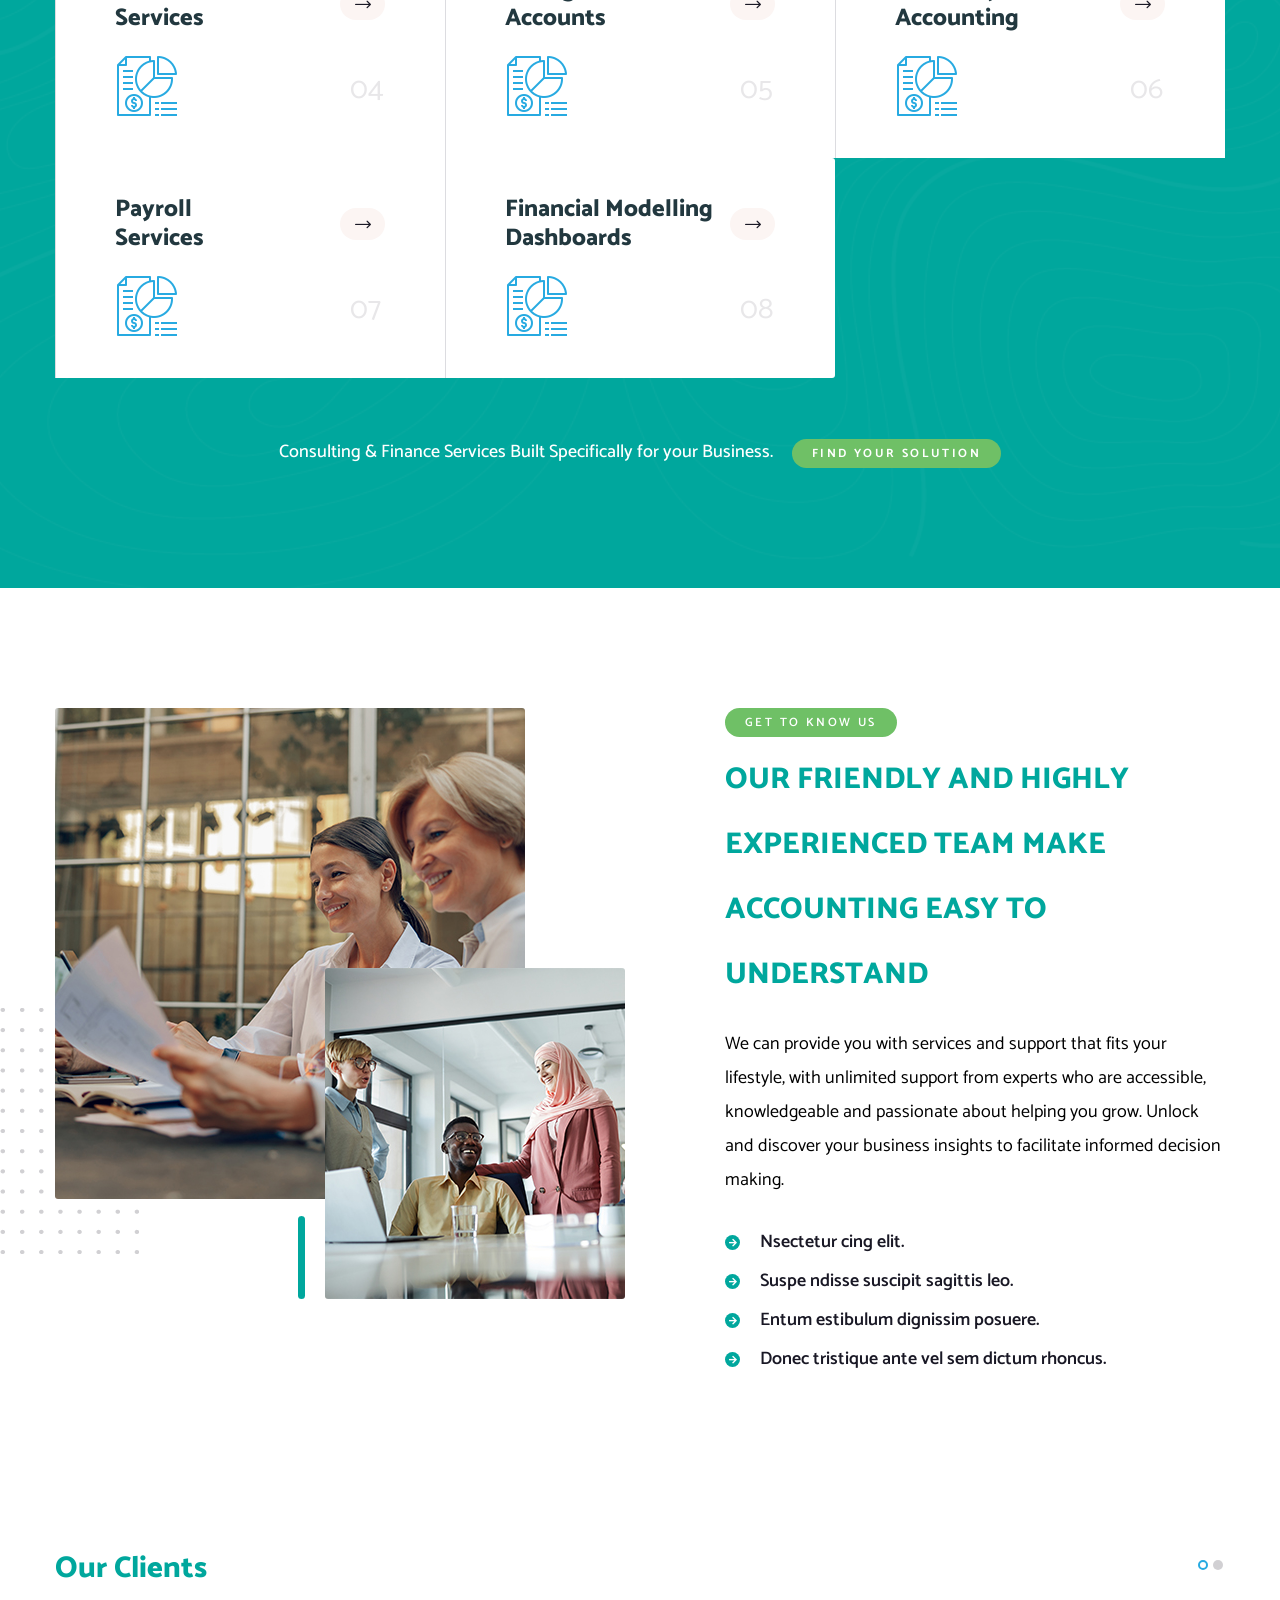
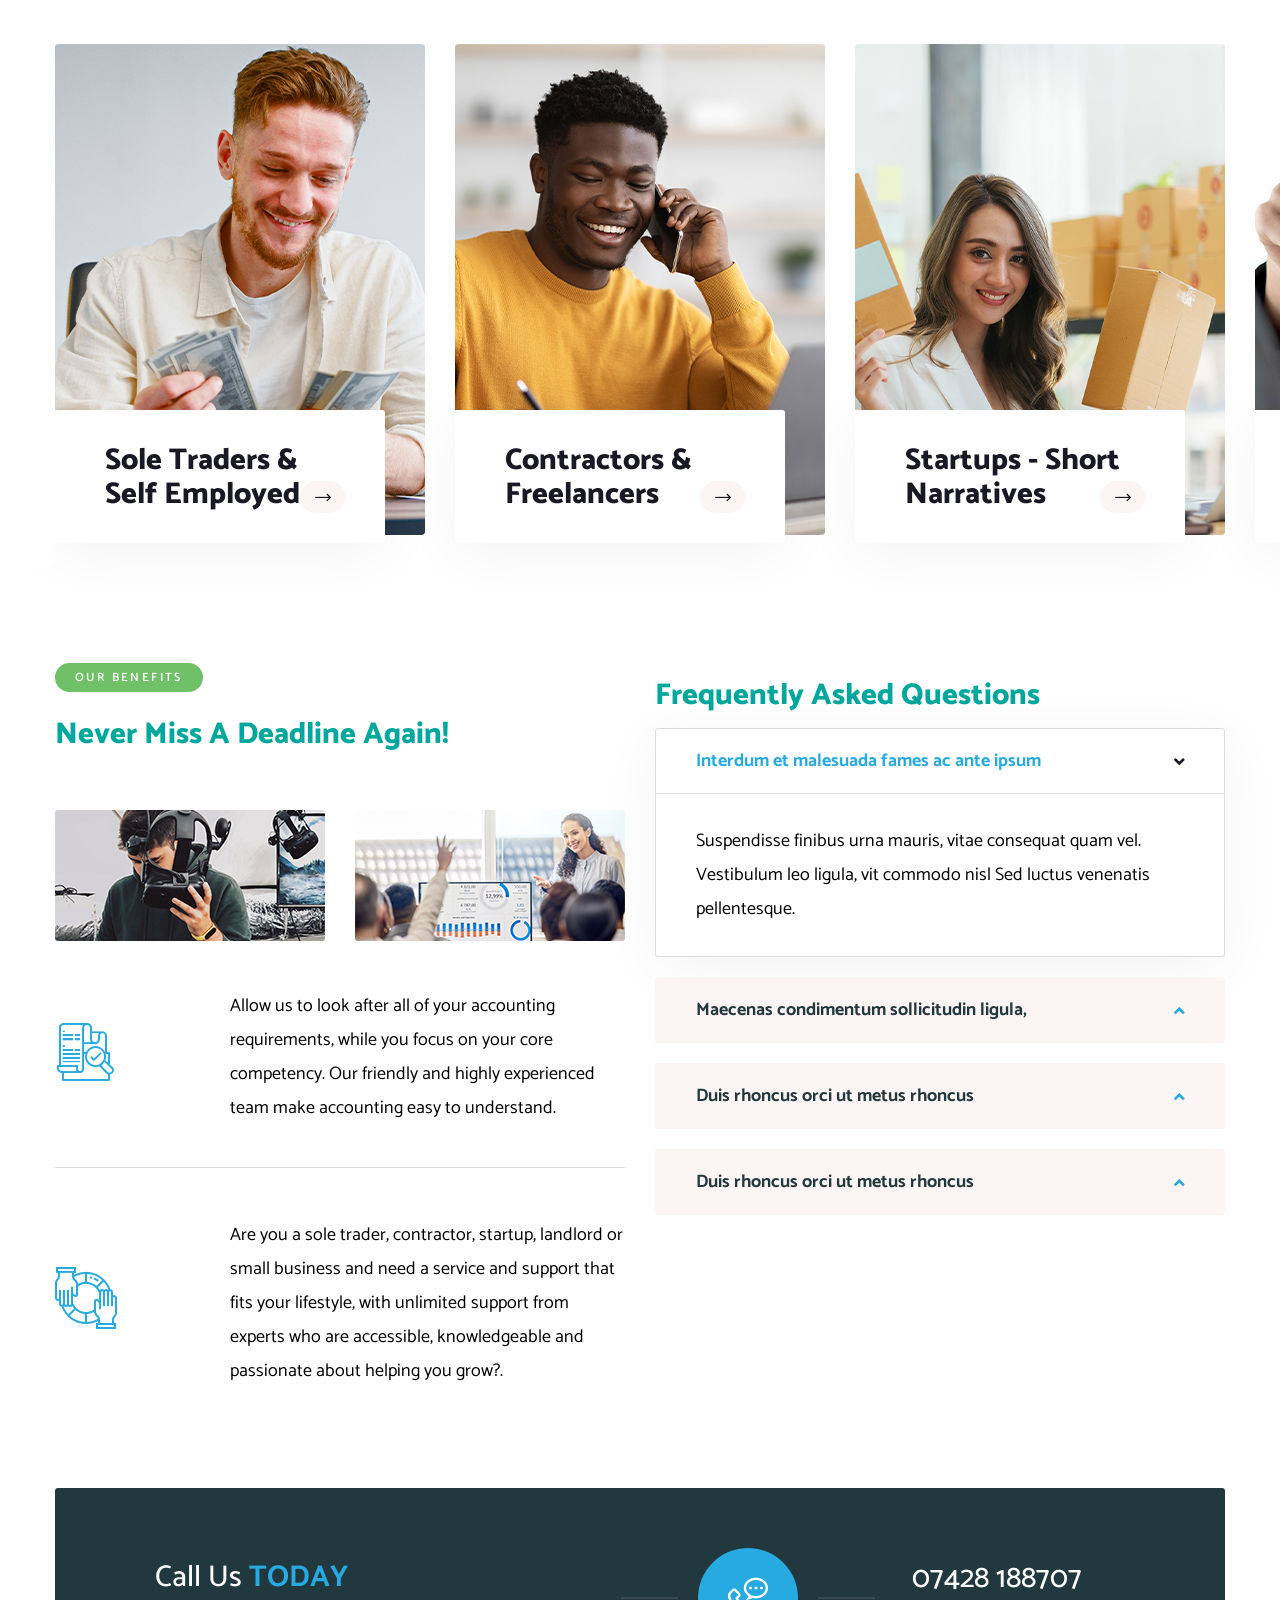
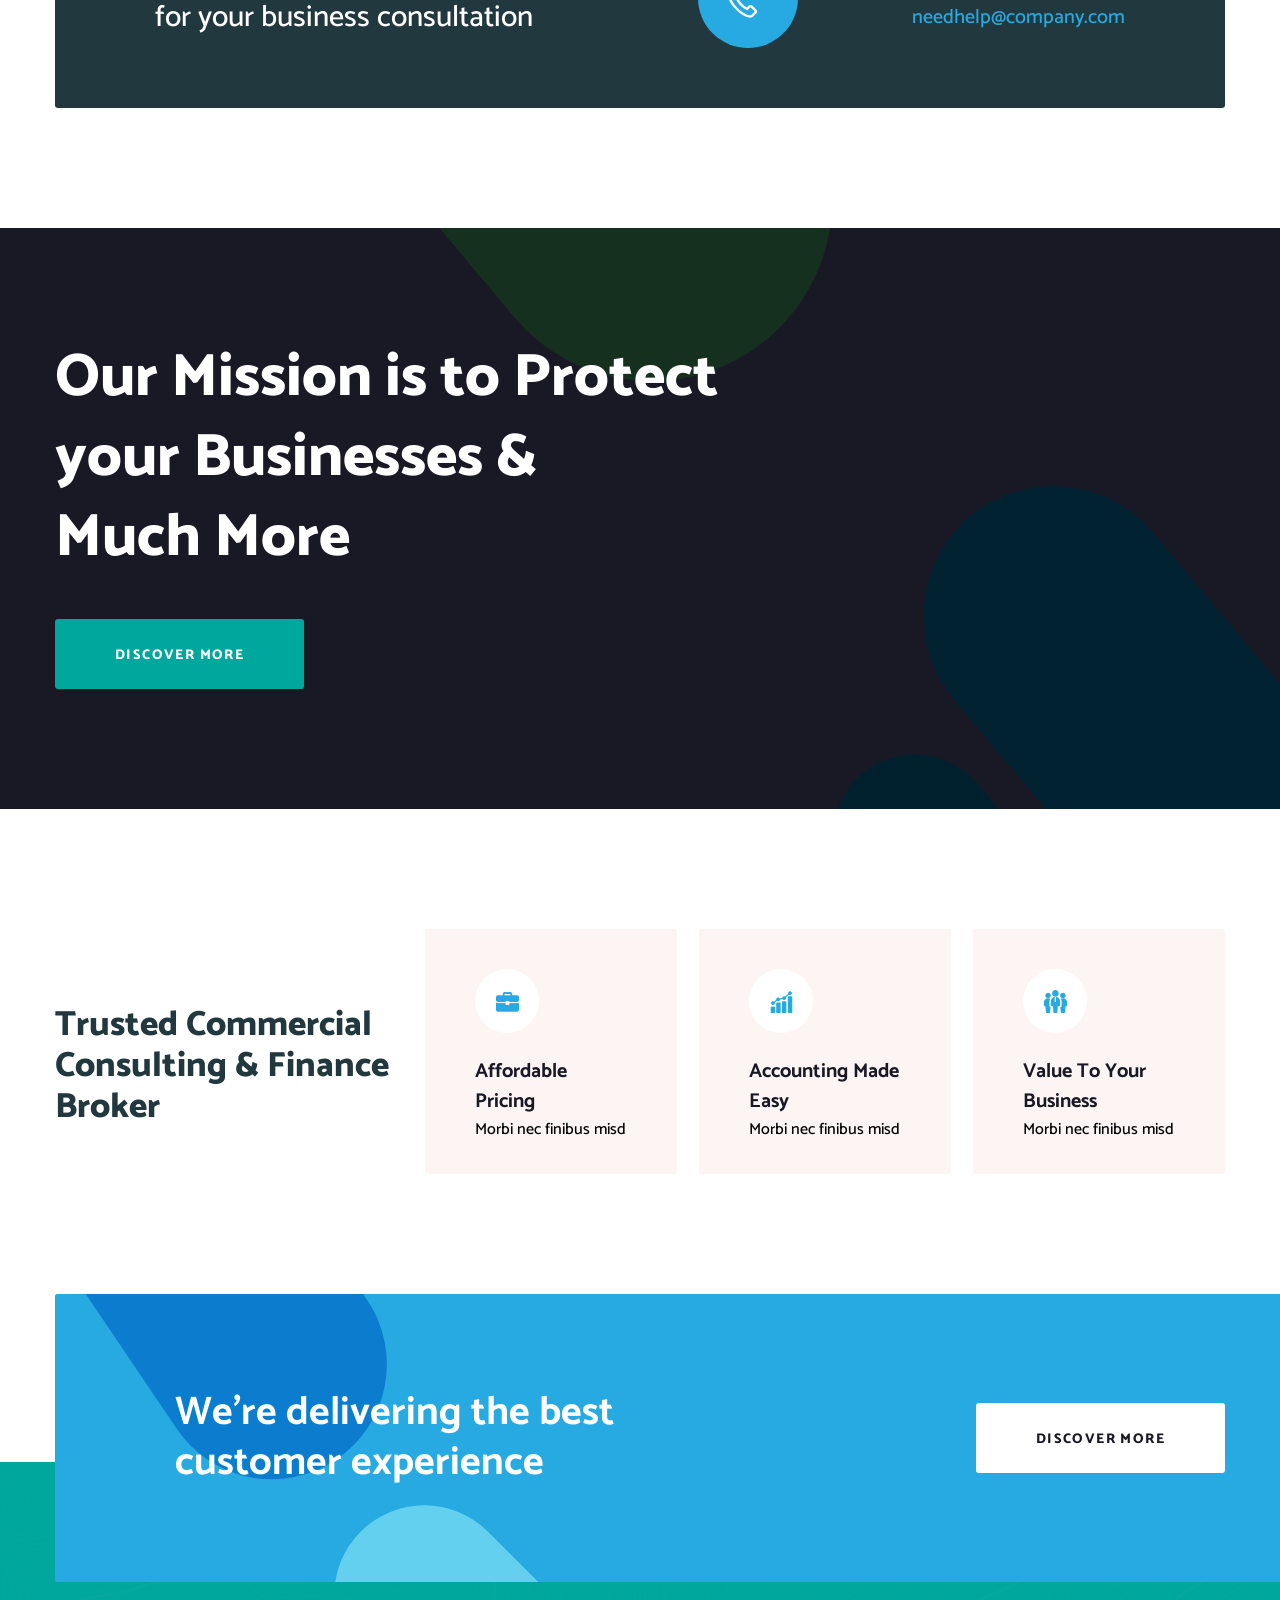
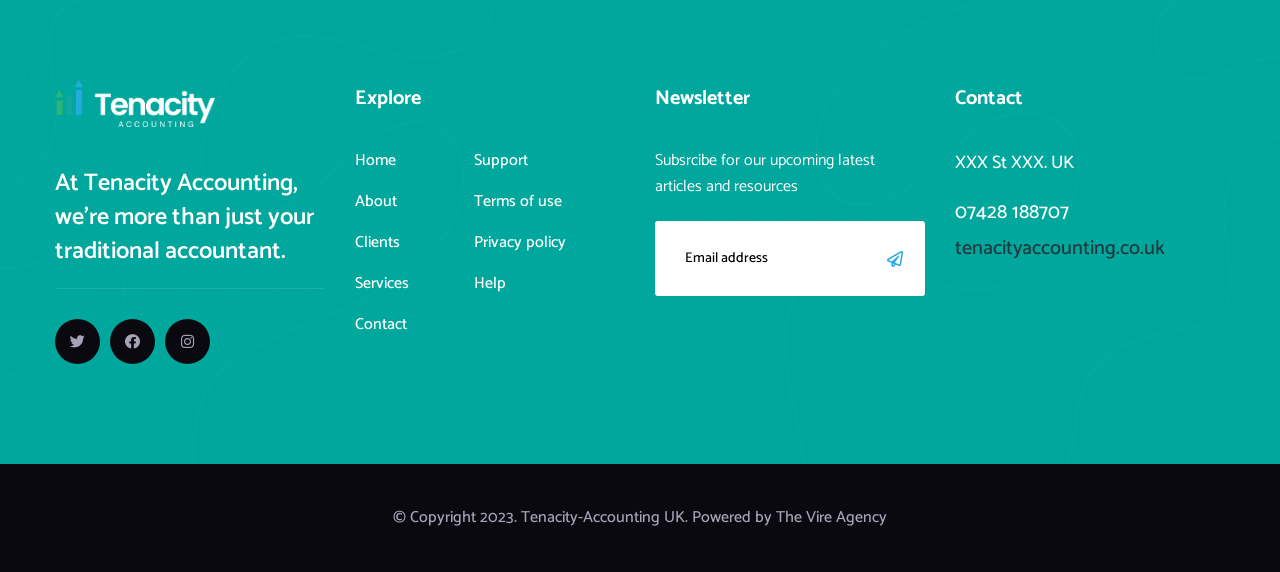
==== commit ca8ca1ad: "About-Page updated" ====
--- a/Tenacity/oslim-html-files/index.html
+++ b/Tenacity/oslim-html-files/index.html
@@ -730,7 +730,7 @@
                 <div class="row">
                     <div class="col-xl-12">
                         <div class="our-mission__inner">
-                            <h2 class="our-mission__title">Mission is to Protect <br> your Businesses & <br> Much More
+                            <h2 class="our-mission__title"> Our Mission is to Protect <br> your Businesses & <br> Much More
                             </h2>
                             <a href="about.html" class="thm-btn our-mission__btn">Discover More</a>
                         </div>
@@ -857,11 +857,11 @@
                         <div class="col-xl-3 col-lg-6 col-md-6 wow fadeInUp" data-wow-delay="400ms">
                             <div class="footer-widget__column footer-widget__contact clearfix">
                                 <h3 class="footer-widget__title">Contact</h3>
-                                <p class="footer-widget__contact-text">60 road, broklyn golden street new york. USA</p>
+                                <p class="footer-widget__contact-text">XXX St XXX. UK</p>
                                 <h4 class="footer-widget__contact-info">
                                     <a href="tel:12463330079" class="footer-widget__contact-number">07428 188707</a>
                                     <a href="mailto:needhelp@company.com"
-                                        class="footer-widget__contact-email">needhelp@company.com</a>
+                                        class="footer-widget__contact-email">tenacityaccounting.co.uk</a>
                                 </h4>
                             </div>
                         </div>
--- a/Tenacity/oslim-html-files/assets/css/oslim.css
+++ b/Tenacity/oslim-html-files/assets/css/oslim.css
@@ -3192,7 +3192,7 @@
     display: flex;
     align-items: center;
     justify-content: space-between;
-    background-color: var(--oslim-black);
+    background-color: var(--lighter-gray);
     padding: 60px 100px 60px;
     border-radius: var(--oslim-bdr-radius);
 }
@@ -3375,7 +3375,7 @@
 }
 
 .our-mission__title {
-    font-size: 75px;
+    font-size: 60px;
     color: var(--oslim-white);
     font-weight: 800;
     line-height: 80px;
@@ -4280,14 +4280,14 @@
 
 .footer-widget__explore-list li a {
     font-size: 16px;
-    color: #a5a3b5;
+    color: #ffffff;;
     font-weight: 500;
     -webkit-transition: all 500ms ease;
     transition: all 500ms ease;
 }
 
 .footer-widget__explore-list li a:hover {
-    color: var(--oslim-white);
+    color: var(--icon-arrows);
 }
 
 .footer-widget__explore-list-two {
@@ -4303,7 +4303,7 @@
 
 .footer-widget__newsletter-text {
     font-size: 16px;
-    color: #a5a3b5;
+    color: #ffffff;
     margin: 0;
     line-height: 26px;
     padding-bottom: 21px;
@@ -4361,7 +4361,7 @@
 
 .footer-widget__contact-text {
     font-weight: 500;
-    color: #a5a3b5;
+    color: #ffffff;
     line-height: 30px;
     margin: 0;
 }
@@ -4746,7 +4746,7 @@
     width: 0%;
     height: 100%;
     content: "";
-    background-color: var(--oslim-base);
+    background-color: var(--icon-arrows);
     border-top-left-radius: 3px;
     border-bottom-left-radius: 3px;
     transition: all 0.3s ease;
@@ -4760,7 +4760,7 @@
     width: 0%;
     height: 100%;
     content: "";
-    background-color: var(--oslim-base);
+    background-color: var(--icon-arrows);
     border-top-right-radius: 3px;
     border-bottom-right-radius: 3px;
     transition: all 0.3s ease;
@@ -4872,7 +4872,7 @@
     position: relative;
     display: inline-block;
     font-size: 64px;
-    color: var(--oslim-base);
+    color: var(--icon-arrows);
     transition: all 500ms linear;
     transition-delay: 0.1s;
     transform: scale(1);
@@ -5470,7 +5470,7 @@
 }
 
 .our-mission-two__title {
-    font-size: 75px;
+    font-size: 60px;
     color: var(--oslim-white);
     font-weight: 800;
     line-height: 80px;
@@ -5523,7 +5523,7 @@
     content: "";
     border-radius: 50%;
     z-index: 1;
-    border: 3px solid var(--oslim-base);
+    border: 3px solid rgb(197, 13, 13);
 }
 
 .our-mission-two__video-link .ripple,
@@ -5559,7 +5559,7 @@
 
 .our-mission-two__video-text {
     font-size: 30px;
-    color: var(--oslim-base);
+    color: var(--icon-arrows);
     line-height: 40px;
     font-family: var(--oslim-reey-font);
     position: relative;
@@ -8617,12 +8617,12 @@
 
 .work-together-tow__content:hover .work-together-tow__icon span {
     transform: rotateY(360deg) scale(.9);
-    color: var(--oslim-base);
+    color: var(--icon-arrows);
 }
 
 .work-together-tow__text {
     font-size: 24px;
-    color: var(--oslim-base);
+    color: var(--icon-arrows);
     font-weight: 500;
     line-height: 38px;
     margin-left: 17px;
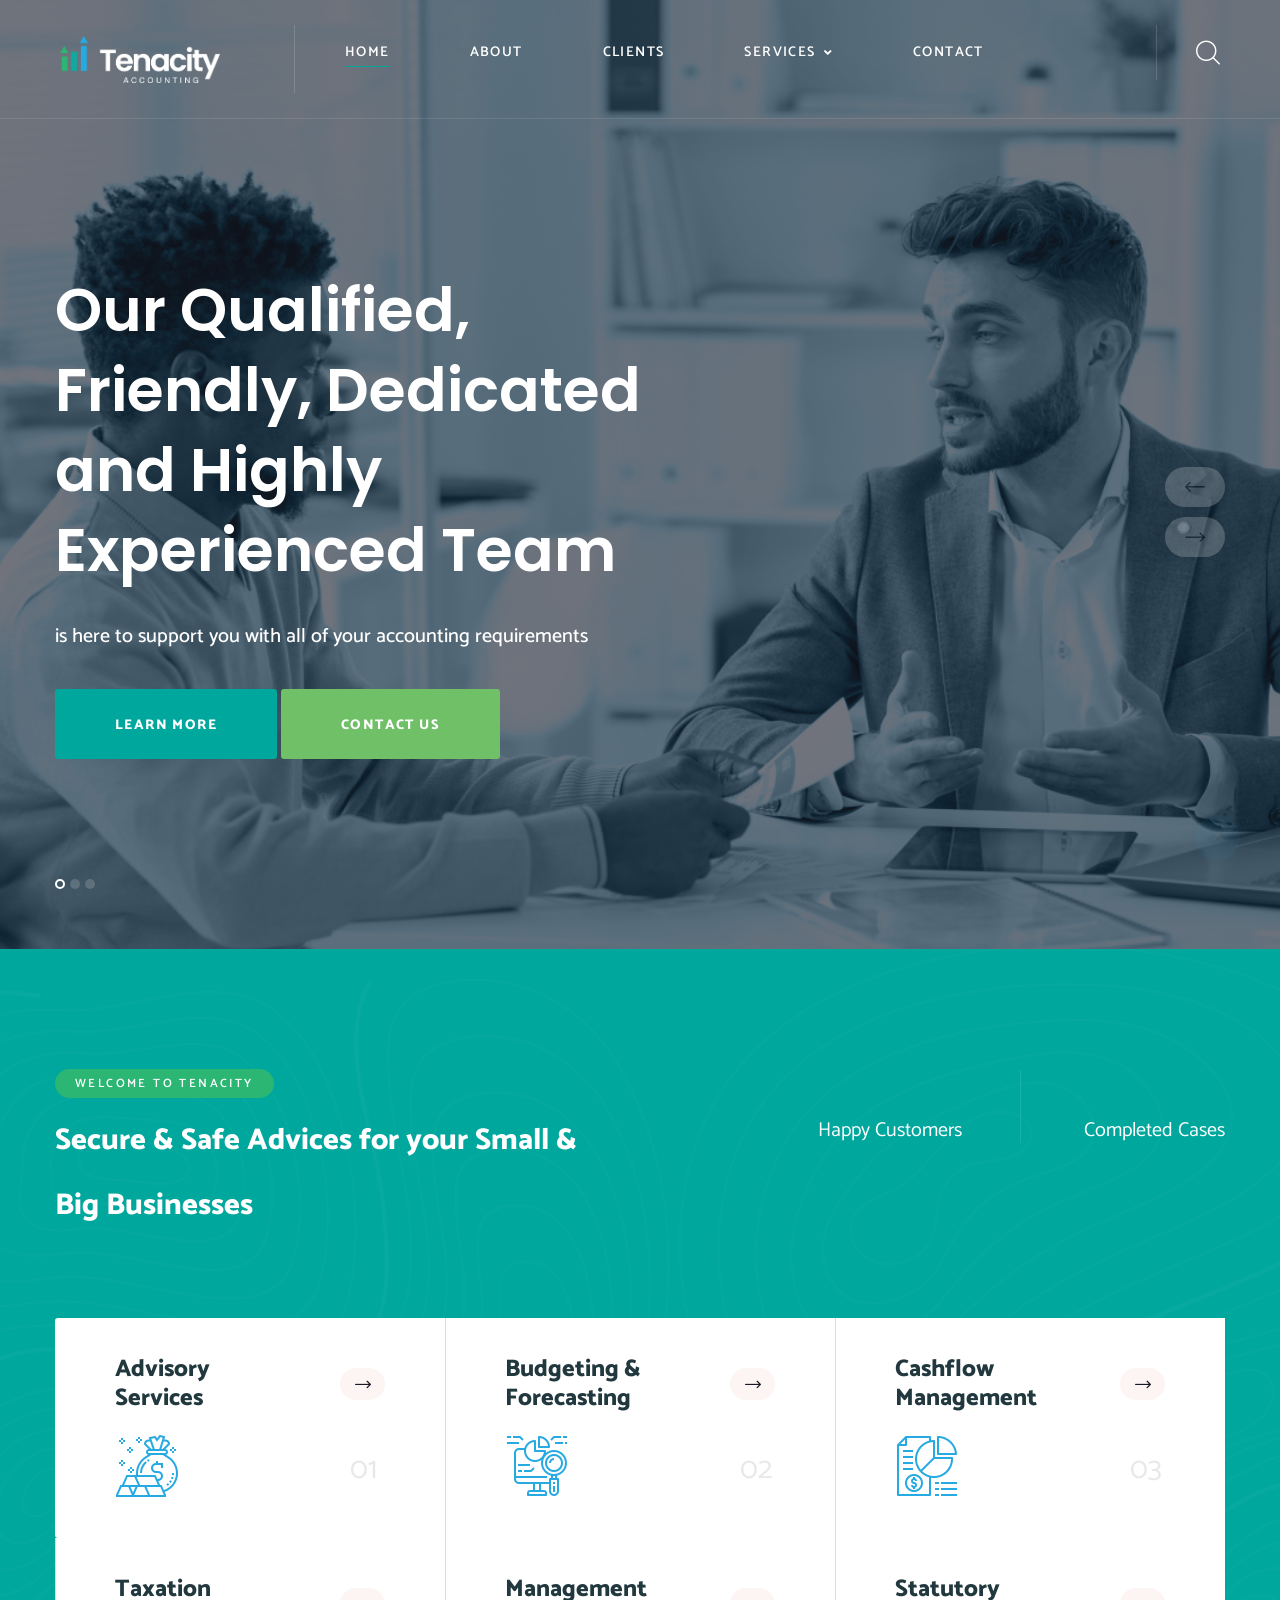
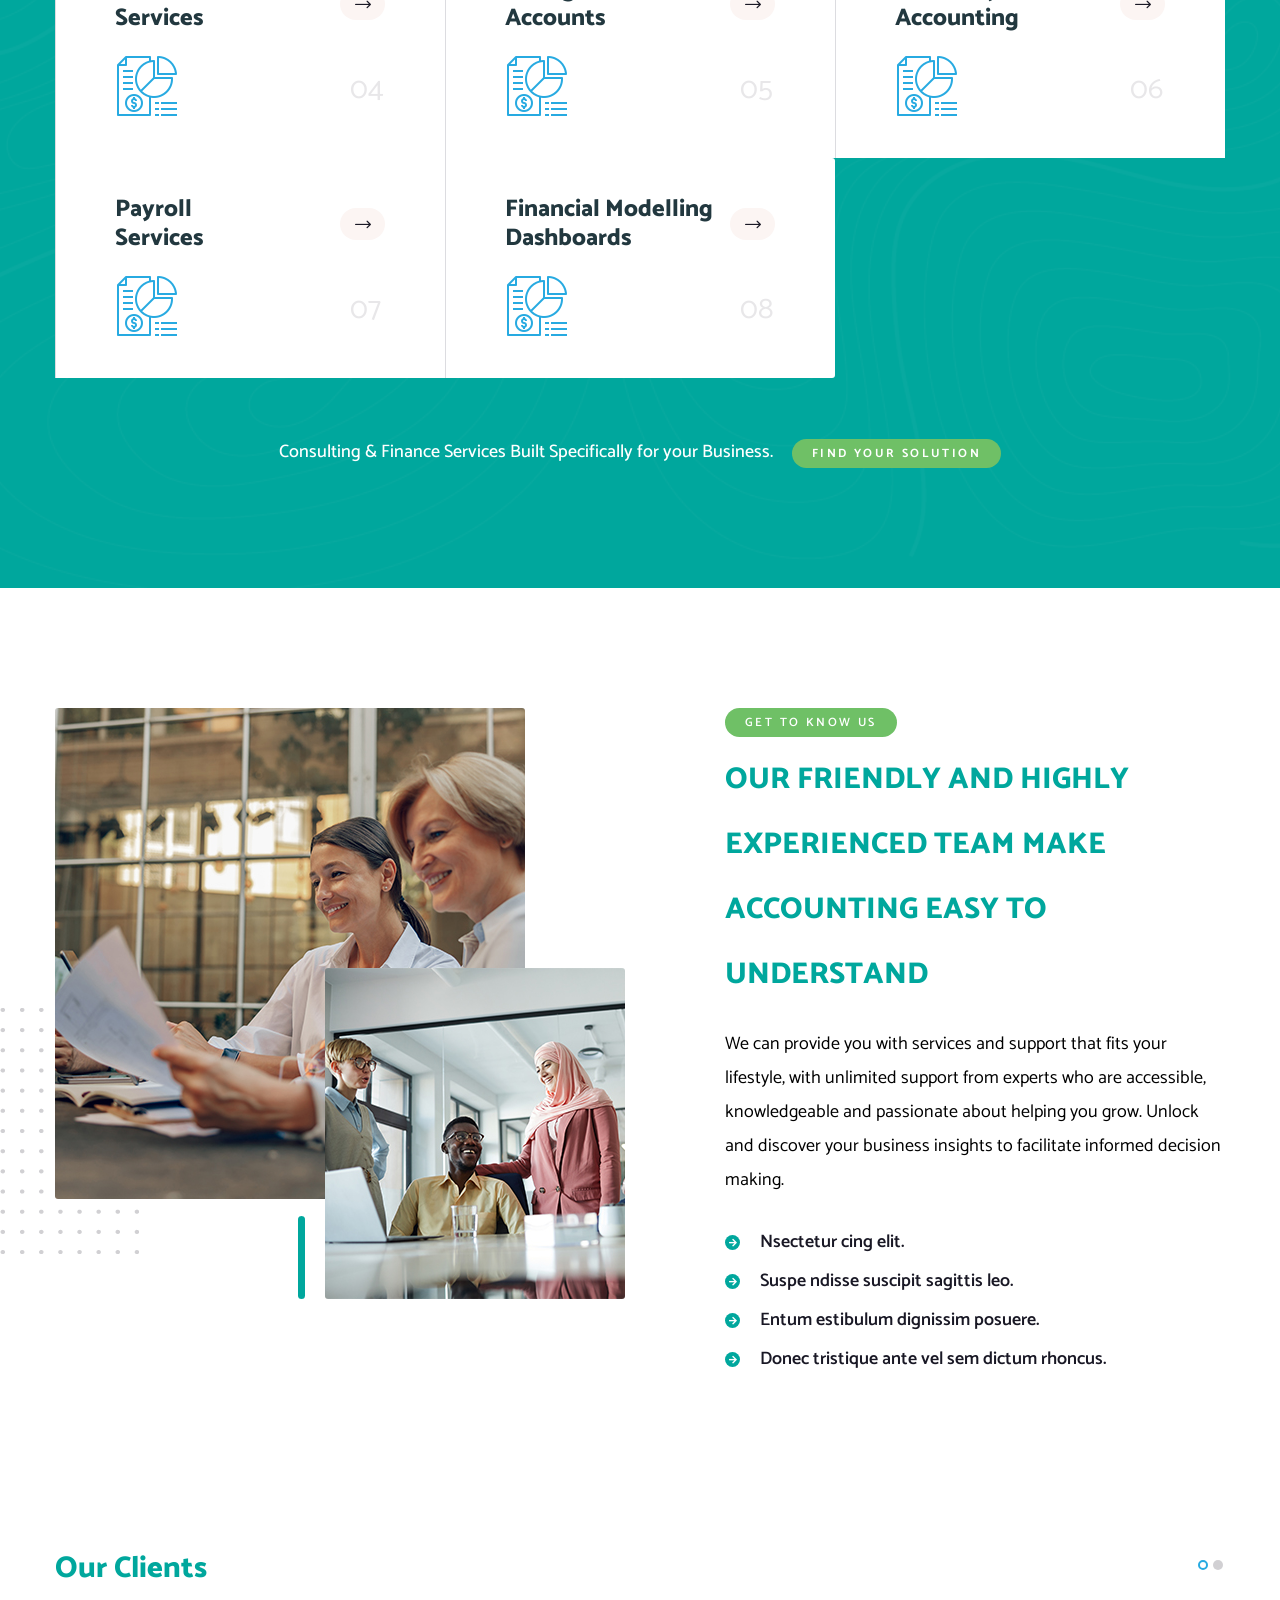
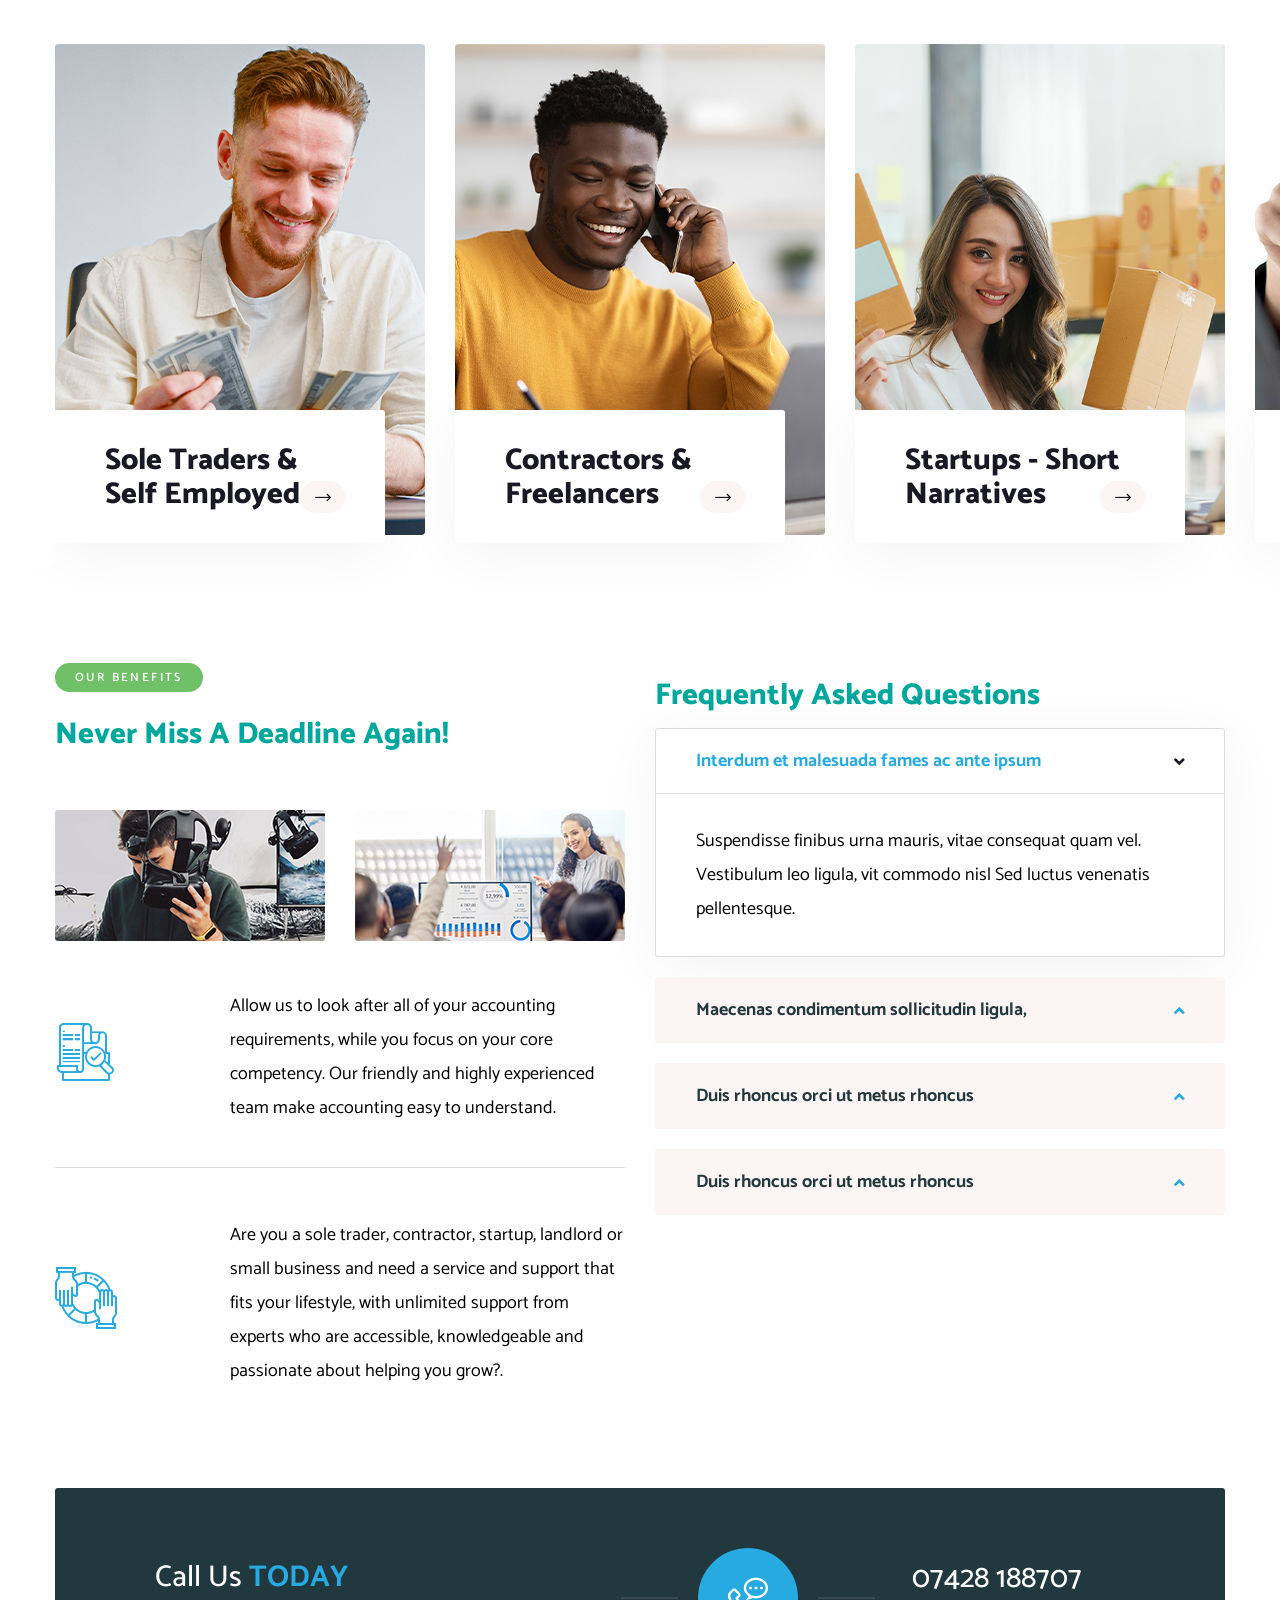
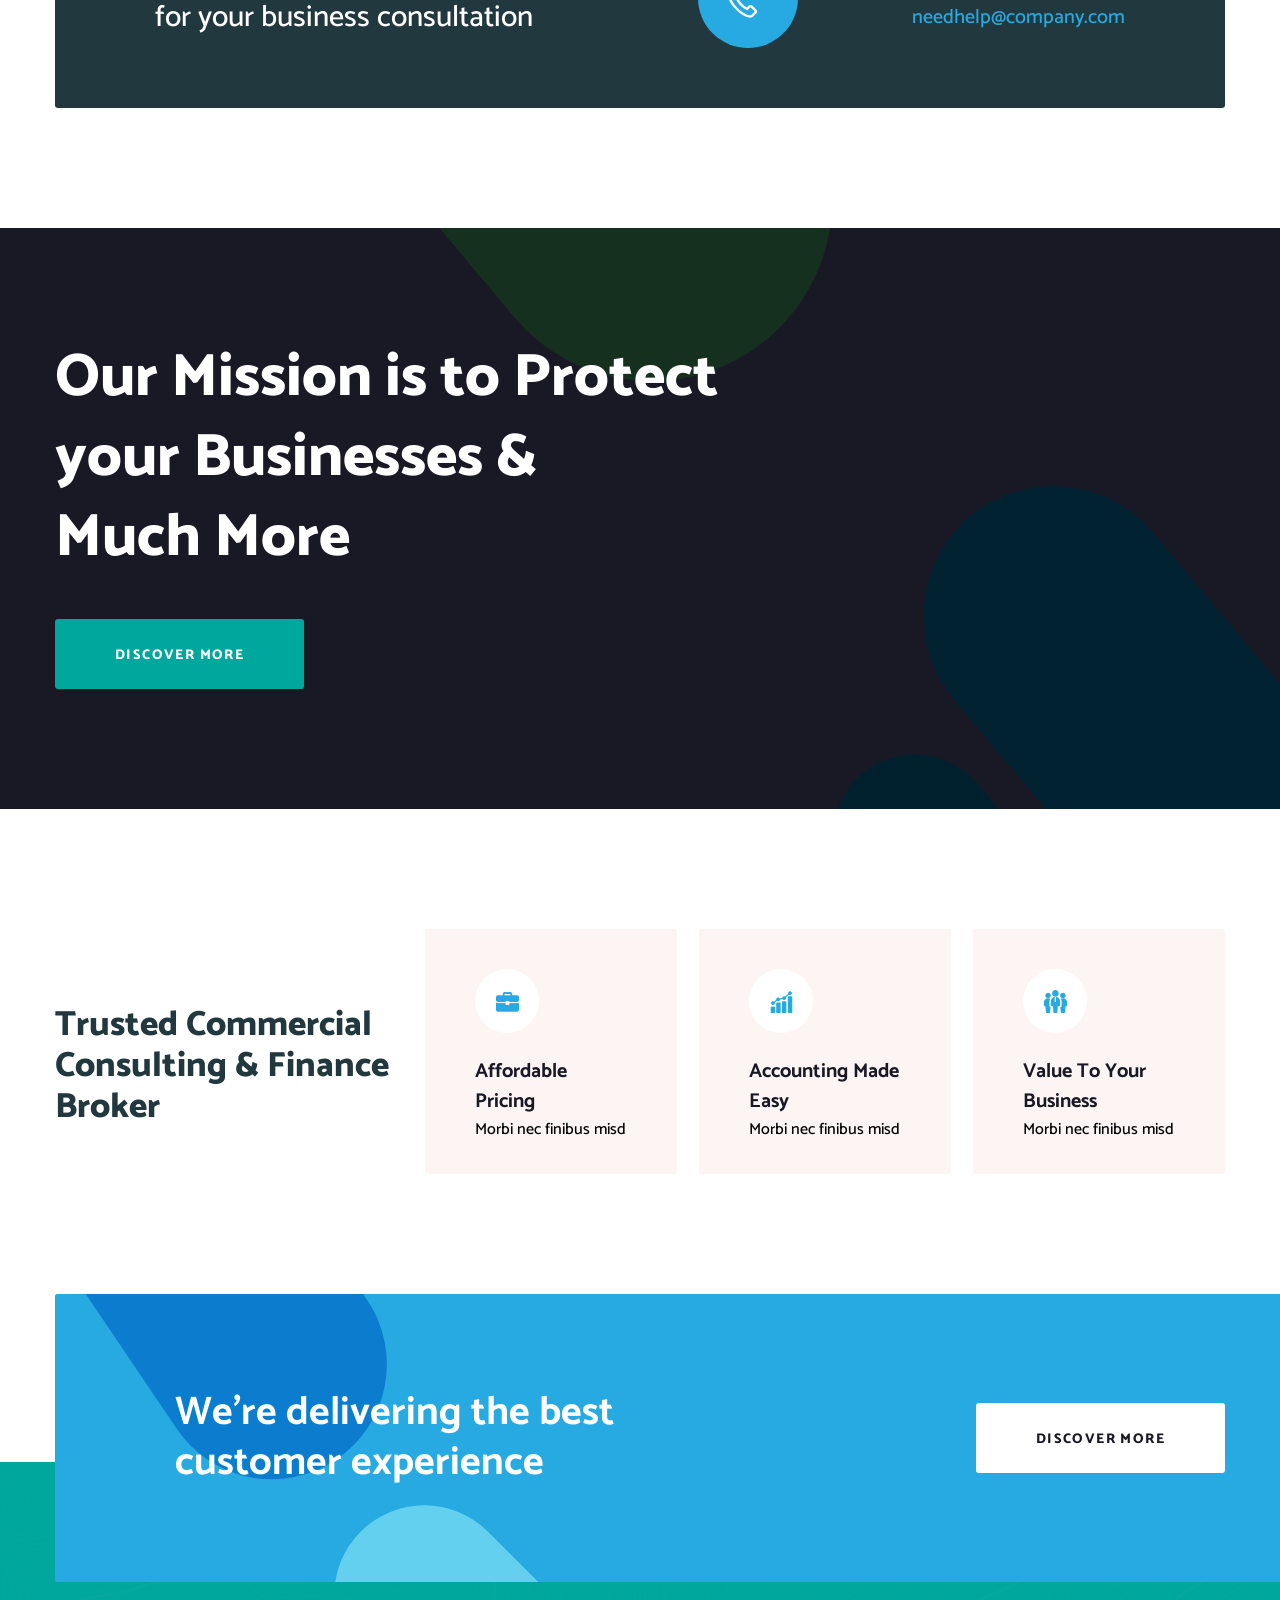
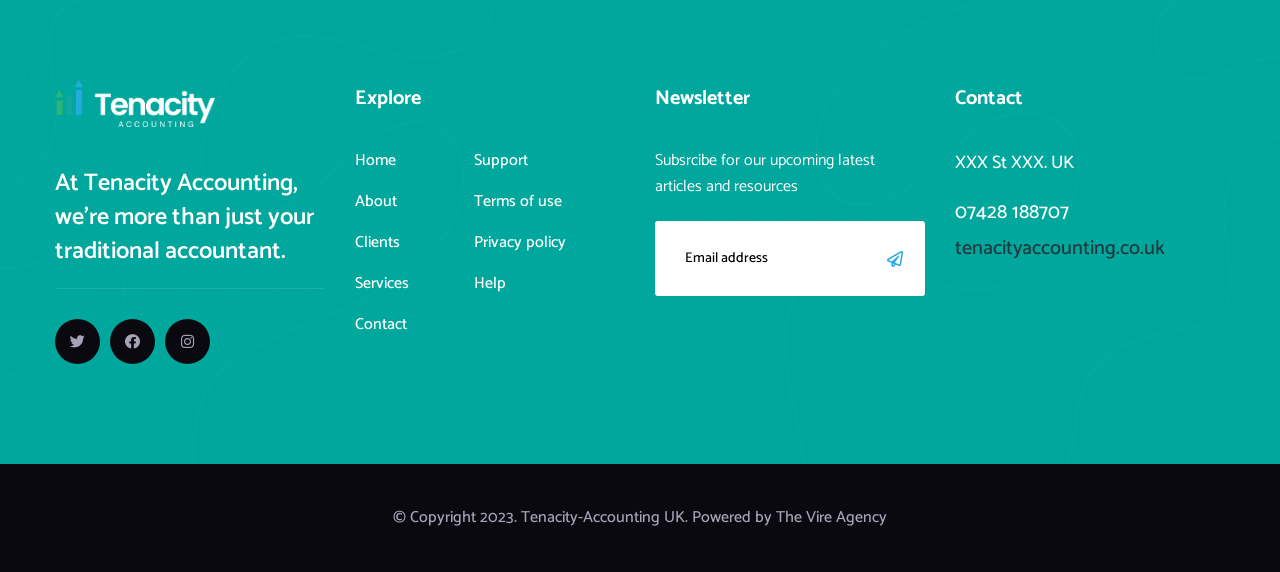
==== commit 979e6367: "About-Page" ====
--- a/Tenacity/oslim-html-files/index.html
+++ b/Tenacity/oslim-html-files/index.html
@@ -75,12 +75,12 @@
                                     </li>
 
                                     <li>
-                                        <a href="cases.html">Clients</a>
+                                        <a href="#">Clients</a>
                                     </li>
 
                                 <li class="dropdown">
-                                    <a href="services.html">Services</a>
-                                    <ul>
+                                    <a href="#">Services</a>
+                                    <!-- <ul>
                                         <li><a href="services.html">Services</a></li>
                                         <li><a href="services-2.html">Services Two</a></li>
                                         <li><a href="services-3.html">Services Three</a></li>
@@ -90,10 +90,10 @@
                                         <li><a href="business-growth.html">Business Growth</a></li>
                                         <li><a href="financial-advice.html">Financial Advice</a></li>
                                         <li><a href="marketing-rules.html">Marketing Rules</a></li>
-                                    </ul>
+                                    </ul> -->
                                 </li>
             
-                            <li><a href="contact.html">Contact</a></li>
+                            <li><a href="#">Contact</a></li>
                             </ul>
                         </div>
                     </div>
--- a/Tenacity/oslim-html-files/assets/css/oslim.css
+++ b/Tenacity/oslim-html-files/assets/css/oslim.css
@@ -13,7 +13,8 @@
     --oslim-base: #ff613c;
     --btn-secondary:#00A79D;
     --btn-secondarhover: #105f5a;
-    --oslim-base-rgb: 255, 97, 60;
+    --oslim-base-rgb: 
+    ;
     --oslim-extra: #fcf5f3;
     --icon-arrows: #27AAE1;
     --icon-green: #6FC066;
@@ -5535,7 +5536,7 @@
     width: 146px;
     height: 146px;
     transform: translate(-50%, -50%);
-    -ms-box-shadow: 0 0 0 0 rgba(var(--oslim-base-rgb), 0.6);
+    -ms-box-shadow: 0 0 0 0 rgba(var(--oslim-green-rgb), 0.6);
     -o-box-shadow: 0 0 0 0 rgba(var(--oslim-base-rgb), 0.6);
     box-shadow: 0 0 0 0 rgba(var(--oslim-base-rgb), 0.6);
     -webkit-animation: ripple 3s infinite;
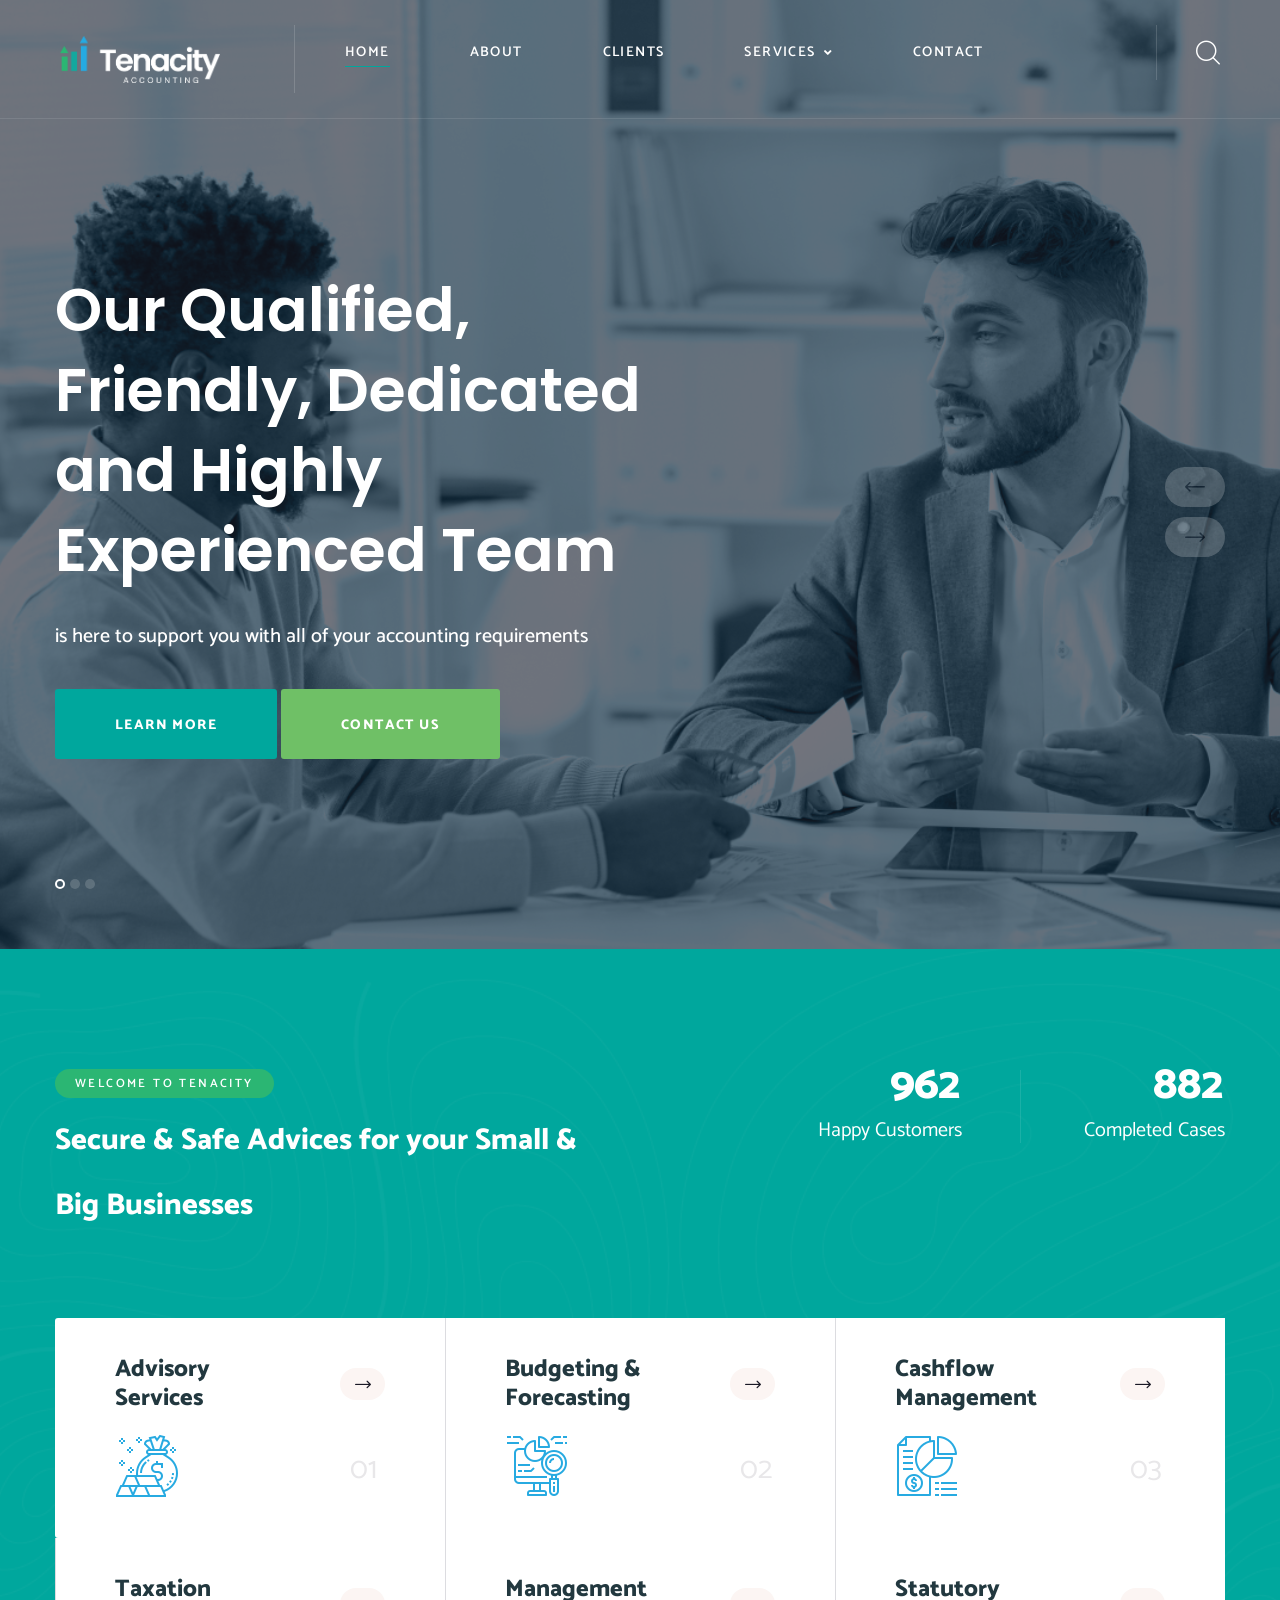
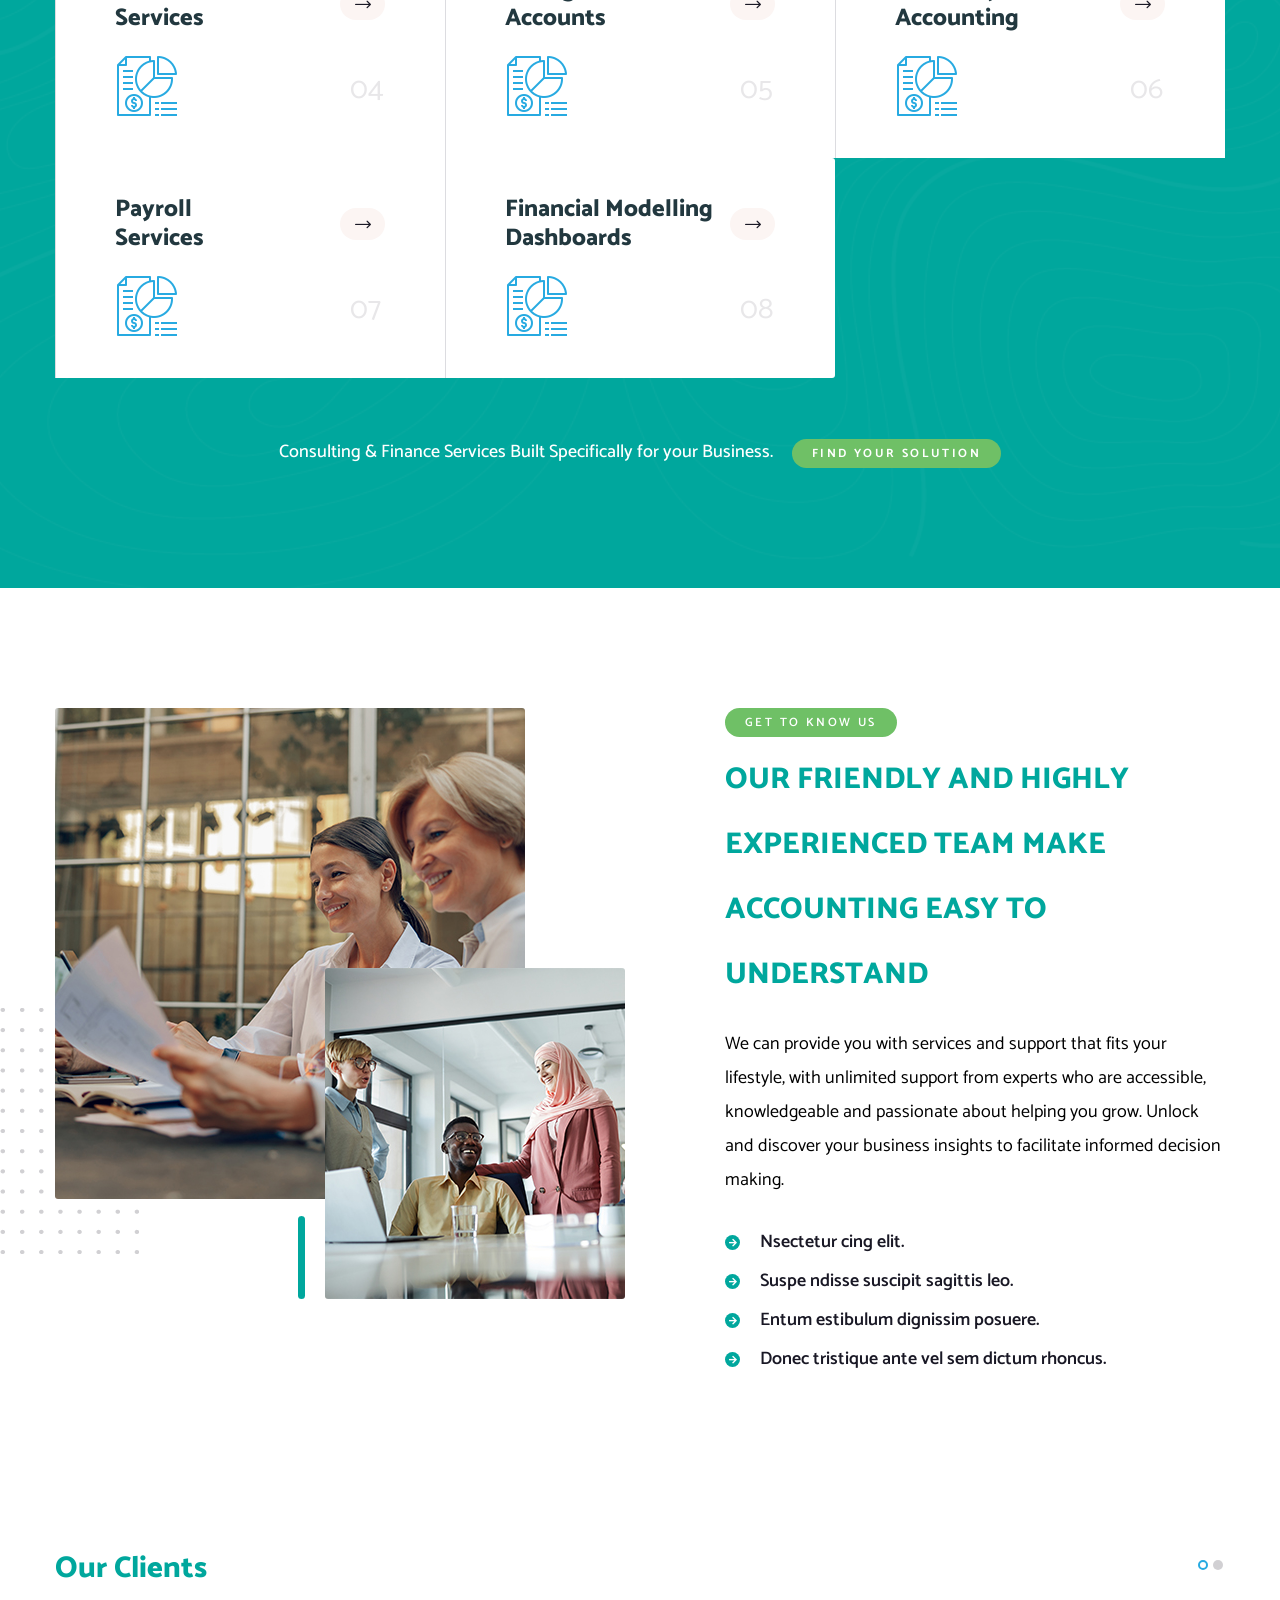
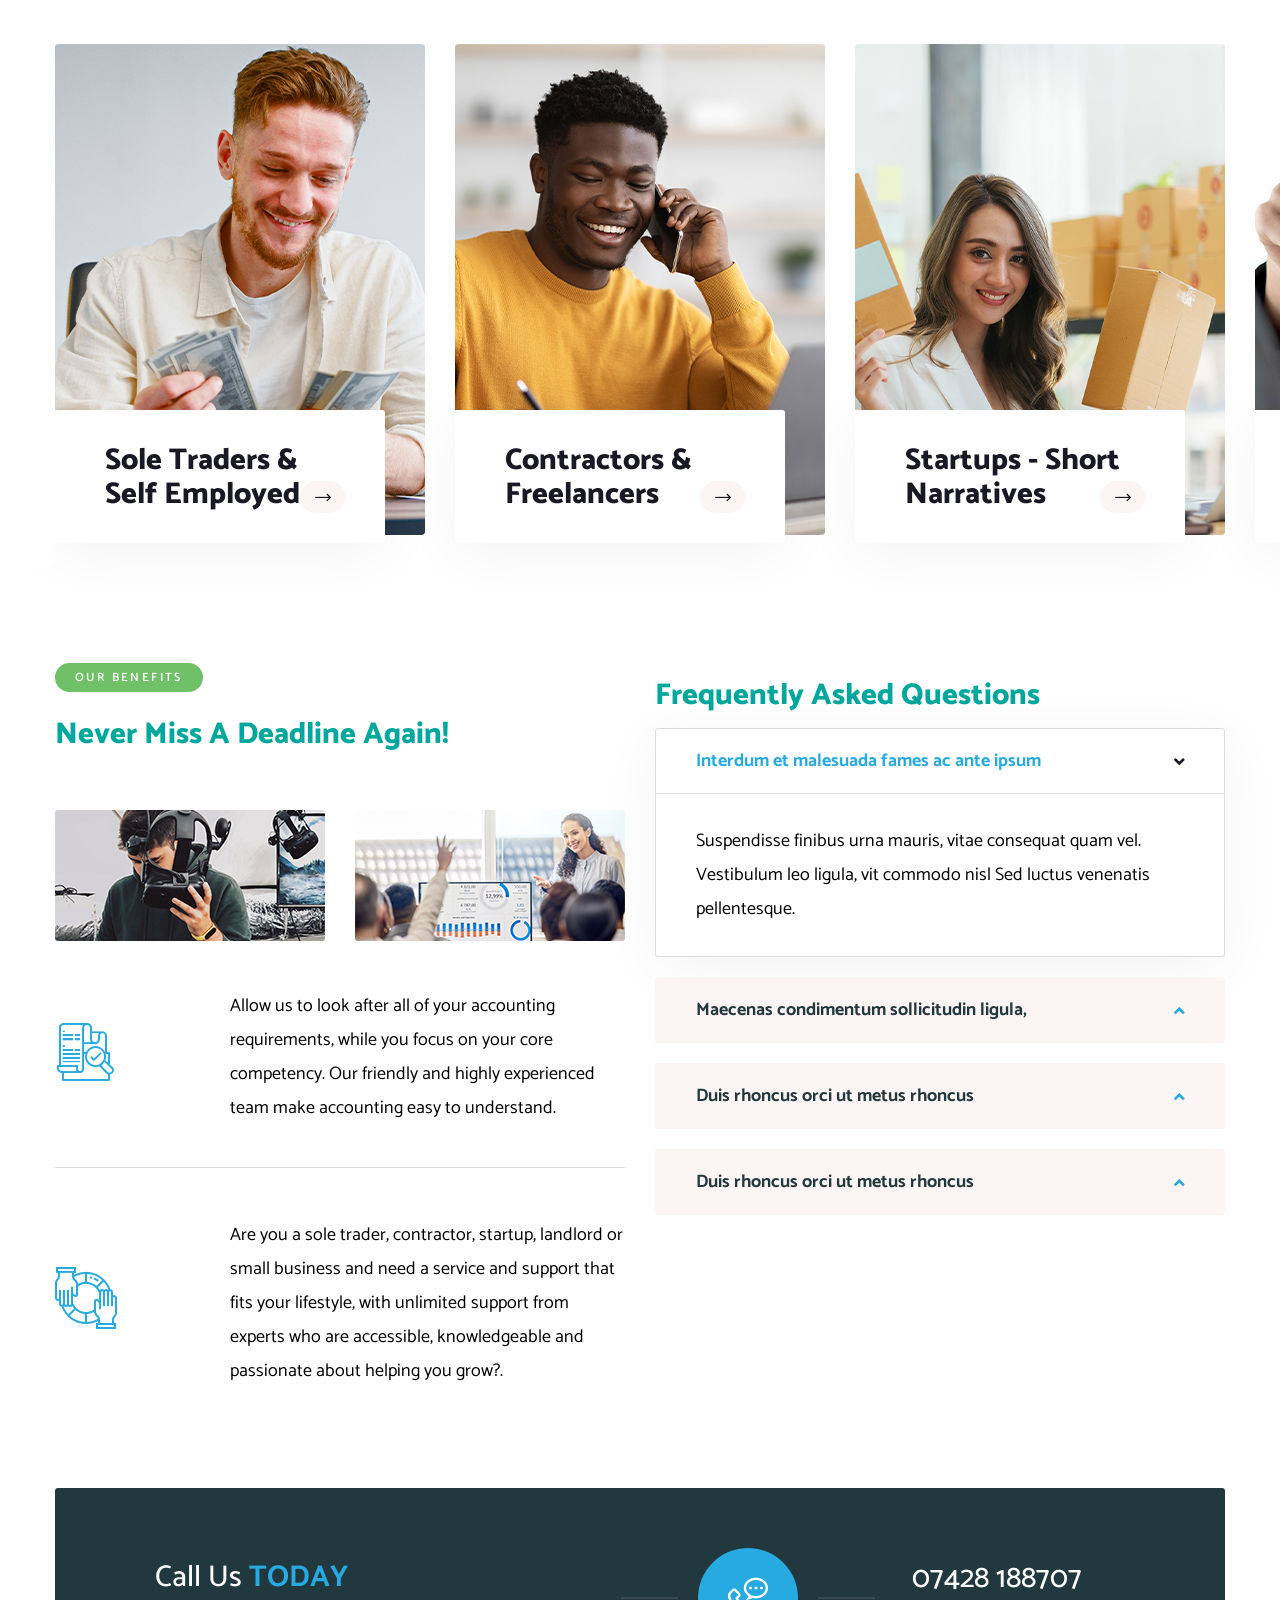
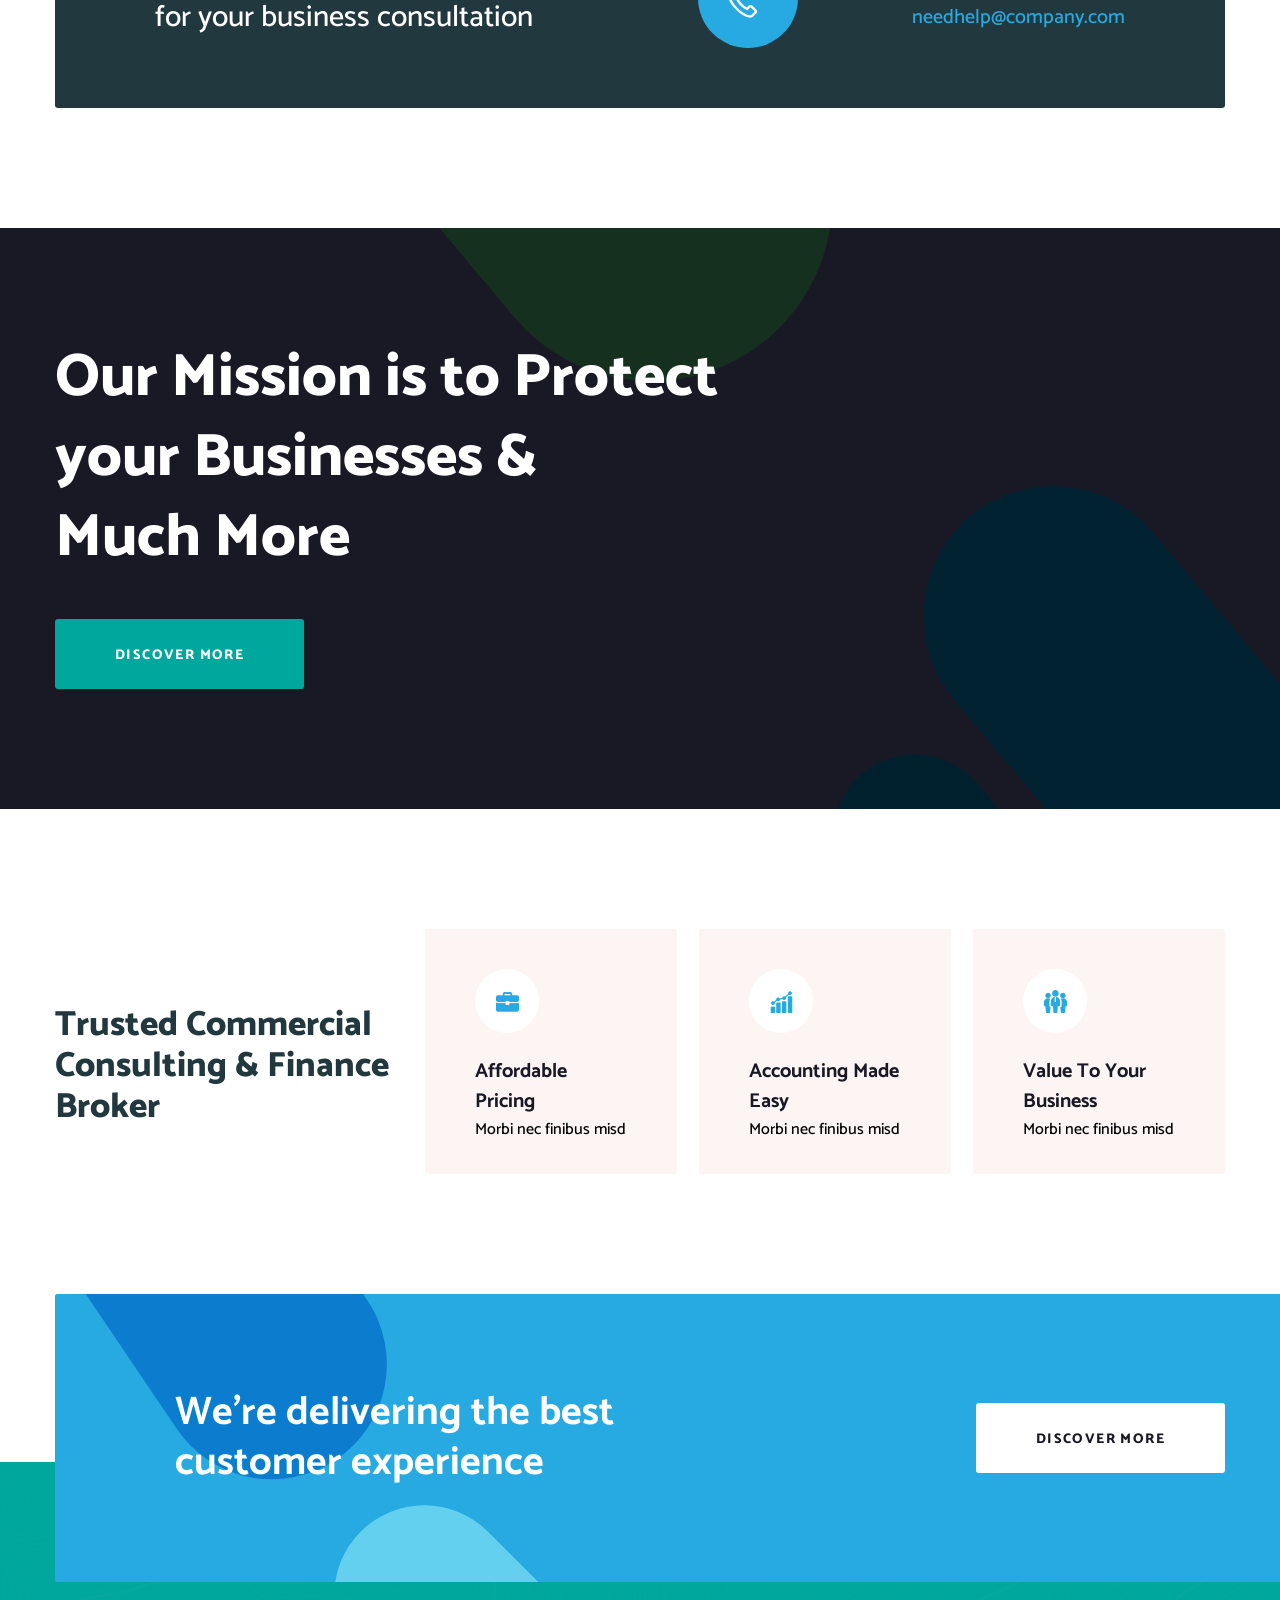
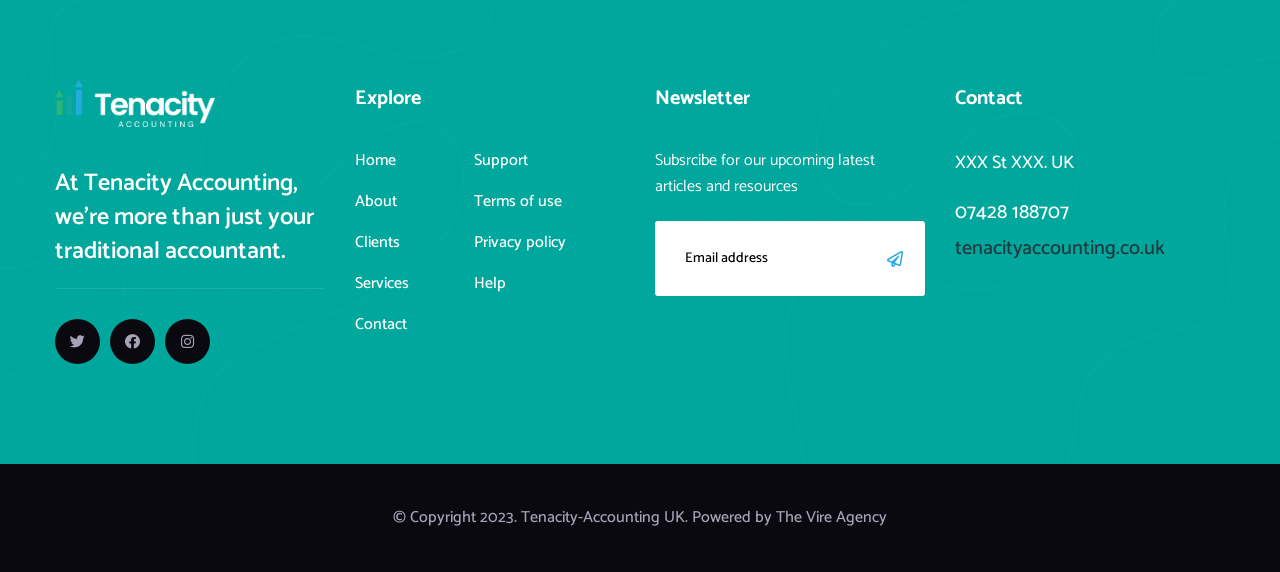
==== commit 9983617a: "Components-Updated" ====
--- a/Tenacity/oslim-html-files/index.html
+++ b/Tenacity/oslim-html-files/index.html
@@ -84,7 +84,7 @@
                                         <li><a href="services.html">Services</a></li>
                                         <li><a href="services-2.html">Services Two</a></li>
                                         <li><a href="services-3.html">Services Three</a></li>
-                                        <li><a href="consumer-product.html">Consumer Product</a></li>
+                                        <li><a href="#">Consumer Product</a></li>
                                         <li><a href="audit-marketing.html">Audit Marketing</a></li>
                                         <li><a href="banking-advising.html">Banking Advising</a></li>
                                         <li><a href="business-growth.html">Business Growth</a></li>
@@ -254,10 +254,10 @@
                     <ul class="list-unstyled welcome-one__feature">
                         <li class="welcome-one__feature-single wow fadeInUp" data-wow-delay="100ms">
                             <div class="welcome-one__feature-content">
-                                <h3 class="welcome-one__feature-title"><a href="consumer-product.html">Advisory<br>
+                                <h3 class="welcome-one__feature-title"><a href="#">Advisory<br>
                                         Services</a></h3>
                                 <div class="welcome-one__feature-arrow">
-                                    <a href="consumer-product.html"><span class="icon-right-arrow"></span></a>
+                                    <a href="#"><span class="icon-right-arrow"></span></a>
                                 </div>
                             </div>
                             <div class="welcome-one__feature-icon">
@@ -267,10 +267,10 @@
                         </li>
                         <li class="welcome-one__feature-single wow fadeInUp" data-wow-delay="200ms">
                             <div class="welcome-one__feature-content">
-                                <h3 class="welcome-one__feature-title"><a href="audit-marketing.html">Budgeting &<br>
+                                <h3 class="welcome-one__feature-title"><a href="#">Budgeting &<br>
                                         Forecasting</a></h3>
                                 <div class="welcome-one__feature-arrow">
-                                    <a href="audit-marketing.html"><span class="icon-right-arrow"></span></a>
+                                    <a href="#"><span class="icon-right-arrow"></span></a>
                                 </div>
                             </div>
                             <div class="welcome-one__feature-icon">
@@ -280,10 +280,10 @@
                         </li>
                         <li class="welcome-one__feature-single wow fadeInUp" data-wow-delay="300ms">
                             <div class="welcome-one__feature-content">
-                                <h3 class="welcome-one__feature-title"><a href="financial-advice.html">Cashflow <br>
+                                <h3 class="welcome-one__feature-title"><a href="#l">Cashflow <br>
                                         Management</a></h3>
                                 <div class="welcome-one__feature-arrow">
-                                    <a href="financial-advice.html"><span class="icon-right-arrow"></span></a>
+                                    <a href="#l"><span class="icon-right-arrow"></span></a>
                                 </div>
                             </div>
                             <div class="welcome-one__feature-icon">
@@ -293,10 +293,10 @@
                         </li>
                         <li class="welcome-one__feature-single wow fadeInUp" data-wow-delay="300ms">
                             <div class="welcome-one__feature-content">
-                                <h3 class="welcome-one__feature-title"><a href="financial-advice.html">Taxation<br>
+                                <h3 class="welcome-one__feature-title"><a href="#l">Taxation<br>
                                        Services </a></h3>
                                 <div class="welcome-one__feature-arrow">
-                                    <a href="financial-advice.html"><span class="icon-right-arrow"></span></a>
+                                    <a href="#l"><span class="icon-right-arrow"></span></a>
                                 </div>
                             </div>
                             <div class="welcome-one__feature-icon">
@@ -306,9 +306,9 @@
                         </li>
                         <li class="welcome-one__feature-single wow fadeInUp" data-wow-delay="300ms">
                             <div class="welcome-one__feature-content">
-                                <h3 class="welcome-one__feature-title"><a href="financial-advice.html">Management Accounts</a></h3>
+                                <h3 class="welcome-one__feature-title"><a href="#">Management Accounts</a></h3>
                                 <div class="welcome-one__feature-arrow">
-                                    <a href="financial-advice.html"><span class="icon-right-arrow"></span></a>
+                                    <a href="#"><span class="icon-right-arrow"></span></a>
                                 </div>
                             </div>
                             <div class="welcome-one__feature-icon">
@@ -318,10 +318,10 @@
                         </li>
                         <li class="welcome-one__feature-single wow fadeInUp" data-wow-delay="300ms">
                             <div class="welcome-one__feature-content">
-                                <h3 class="welcome-one__feature-title"><a href="financial-advice.html">Statutory <br>
+                                <h3 class="welcome-one__feature-title"><a href="#">Statutory <br>
                                         Accounting</a></h3>
                                 <div class="welcome-one__feature-arrow">
-                                    <a href="financial-advice.html"><span class="icon-right-arrow"></span></a>
+                                    <a href="#"><span class="icon-right-arrow"></span></a>
                                 </div>
                             </div>
                             <div class="welcome-one__feature-icon">
@@ -331,10 +331,10 @@
                         </li>
                         <li class="welcome-one__feature-single wow fadeInUp" data-wow-delay="300ms">
                             <div class="welcome-one__feature-content">
-                                <h3 class="welcome-one__feature-title"><a href="financial-advice.html">Payroll<br>
+                                <h3 class="welcome-one__feature-title"><a href="#">Payroll<br>
                                         Services</a></h3>
                                 <div class="welcome-one__feature-arrow">
-                                    <a href="financial-advice.html"><span class="icon-right-arrow"></span></a>
+                                    <a href="#"><span class="icon-right-arrow"></span></a>
                                 </div>
                             </div>
                             <div class="welcome-one__feature-icon">
@@ -345,10 +345,10 @@
 
                         <li class="welcome-one__feature-single wow fadeInUp" data-wow-delay="300ms">
                             <div class="welcome-one__feature-content">
-                                <h3 class="welcome-one__feature-title"><a href="financial-advice.html">Financial Modelling<br>
+                                <h3 class="welcome-one__feature-title"><a href="#">Financial Modelling<br>
                                         Dashboards</a></h3>
                                 <div class="welcome-one__feature-arrow">
-                                    <a href="financial-advice.html"><span class="icon-right-arrow"></span></a>
+                                    <a href="#"><span class="icon-right-arrow"></span></a>
                                 </div>
                             </div>
                             <div class="welcome-one__feature-icon">
@@ -459,11 +459,11 @@
                                 </div>
                                 <div class="case-one__content">
                                    
-                                    <h3 class="case-one__title"><a href="case-details.html">Sole Traders & <br> Self Employed</a>
+                                    <h3 class="case-one__title"><a href="#">Sole Traders & <br> Self Employed</a>
                                     </h3>
                                 </div>
                                 <div class="case-one__arrow">
-                                    <a href="case-details.html"><span class="icon-right-arrow"></span></a>
+                                    <a href="#"><span class="icon-right-arrow"></span></a>
                                 </div>
                             </div>
                             <!--Case Two Single-->
@@ -473,11 +473,11 @@
                                 </div>
                                 <div class="case-one__content">
                               
-                                    <h3 class="case-one__title"><a href="case-details.html">Contractors & <br> Freelancers</a>
+                                    <h3 class="case-one__title"><a href="#">Contractors & <br> Freelancers</a>
                                     </h3>
                                 </div>
                                 <div class="case-one__arrow">
-                                    <a href="case-details.html"><span class="icon-right-arrow"></span></a>
+                                    <a href="#"><span class="icon-right-arrow"></span></a>
                                 </div>
                             </div>
                             <!--Case Two Single-->
@@ -487,11 +487,11 @@
                                 </div>
                                 <div class="case-one__content">
                              
-                                    <h3 class="case-one__title"><a href="case-details.html">Startups - Short Narratives</a>
+                                    <h3 class="case-one__title"><a href="#">Startups - Short Narratives</a>
                                     </h3>
                                 </div>
                                 <div class="case-one__arrow">
-                                    <a href="case-details.html"><span class="icon-right-arrow"></span></a>
+                                    <a href="#"><span class="icon-right-arrow"></span></a>
                                 </div>
                             </div>
                             <!--Case Two Single-->
@@ -501,11 +501,11 @@
                                 </div>
                                 <div class="case-one__content">
                               
-                                    <h3 class="case-one__title"><a href="case-details.html">Land <br>Lords</a>
+                                    <h3 class="case-one__title"><a href="#">Land <br>Lords</a>
                                     </h3>
                                 </div>
                                 <div class="case-one__arrow">
-                                    <a href="case-details.html"><span class="icon-right-arrow"></span></a>
+                                    <a href="#"><span class="icon-right-arrow"></span></a>
                                 </div>
                             </div>
                             <!--Case Two Single-->
@@ -515,11 +515,11 @@
                                 </div>
                                 <div class="case-one__content">
                        
-                                    <h3 class="case-one__title"><a href="case-details.html">Small <br> Business</a>
+                                    <h3 class="case-one__title"><a href="#">Small <br> Business</a>
                                     </h3>
                                 </div>
                                 <div class="case-one__arrow">
-                                    <a href="case-details.html"><span class="icon-right-arrow"></span></a>
+                                    <a href="#"><span class="icon-right-arrow"></span></a>
                                 </div>
                             </div>
                            
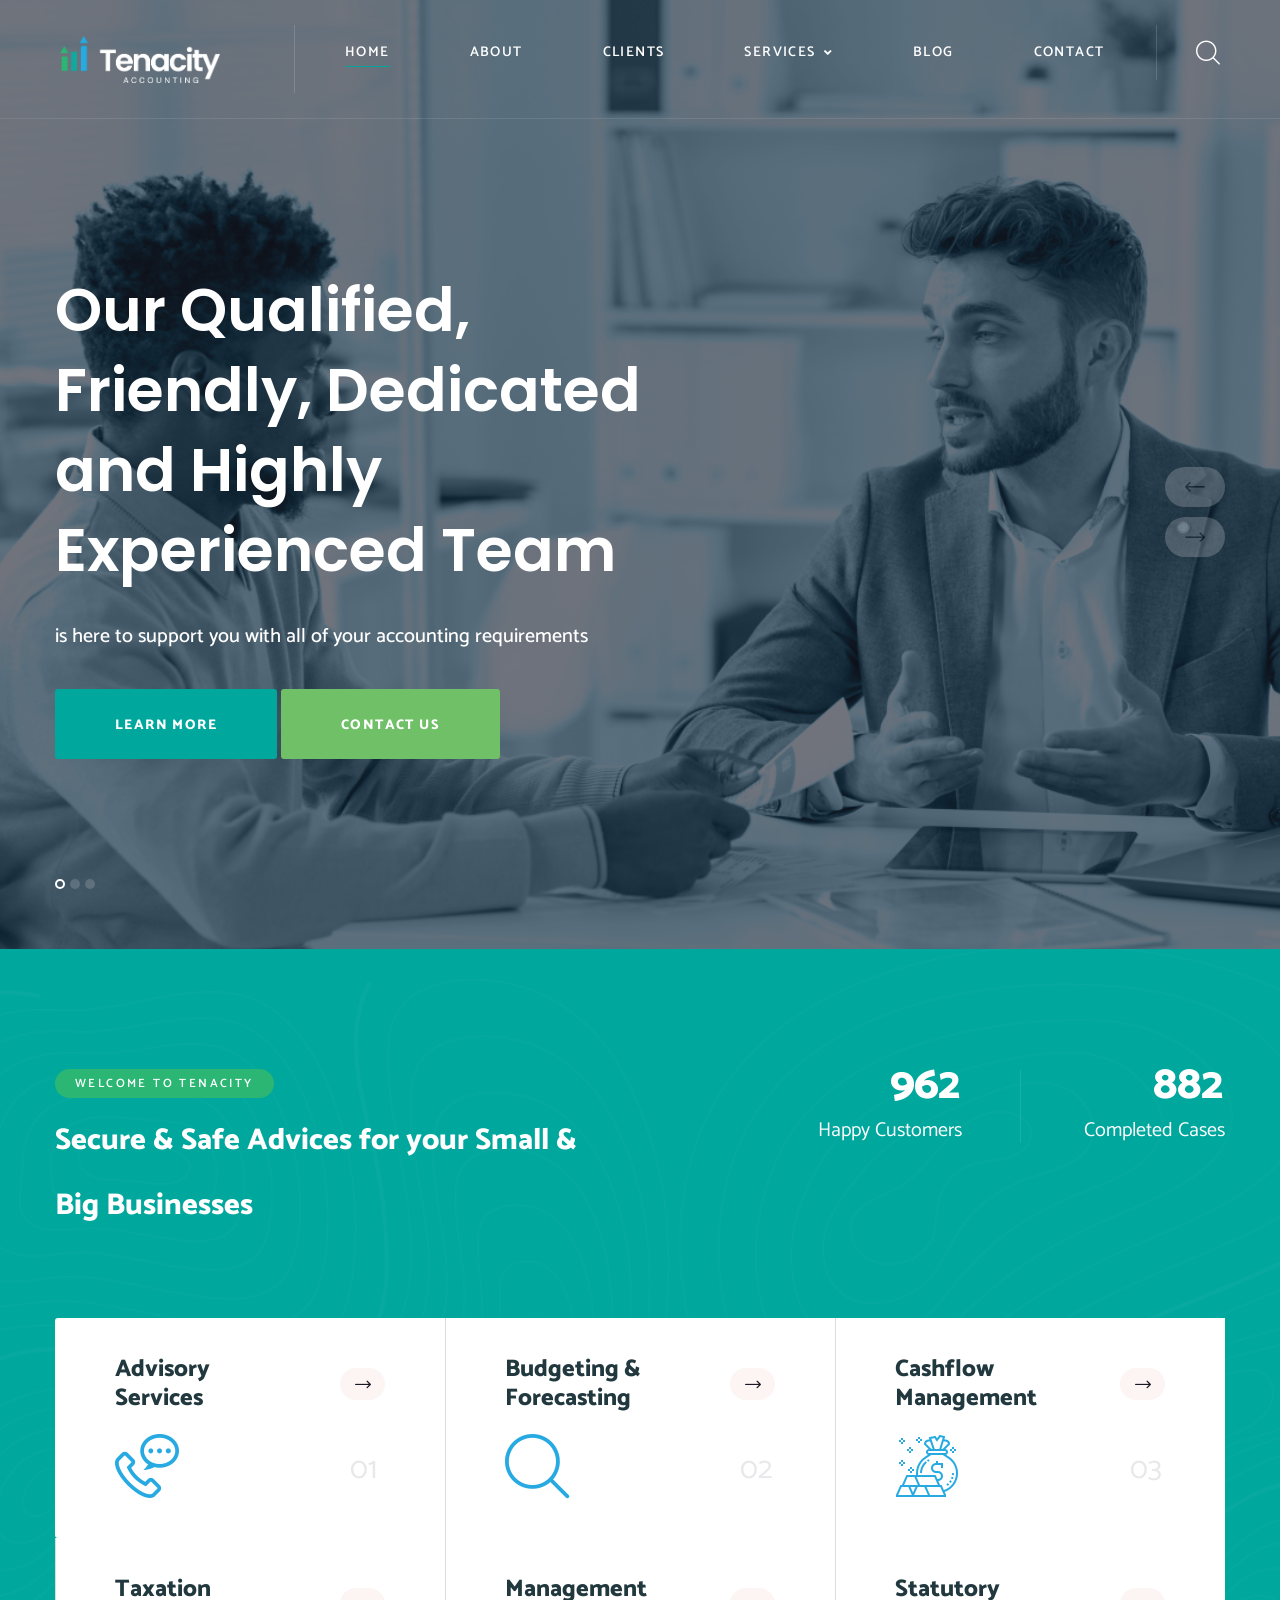
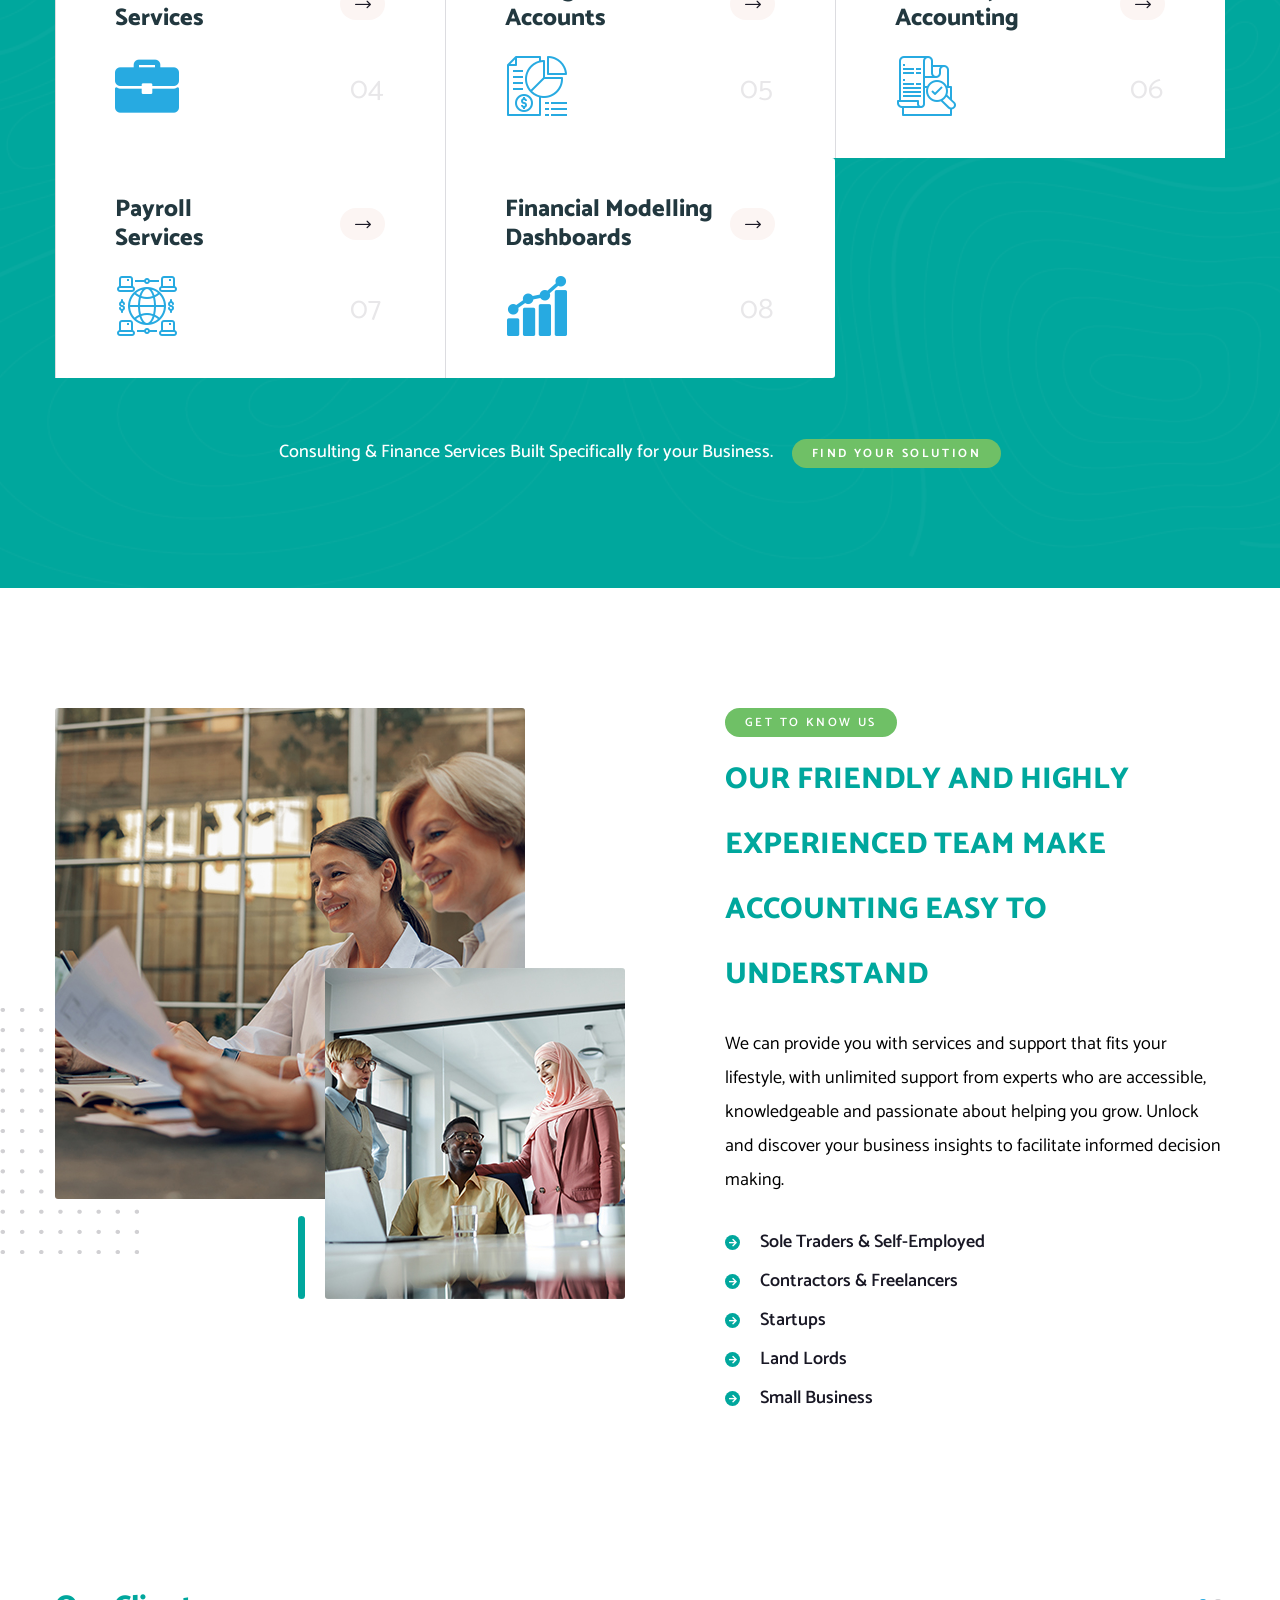
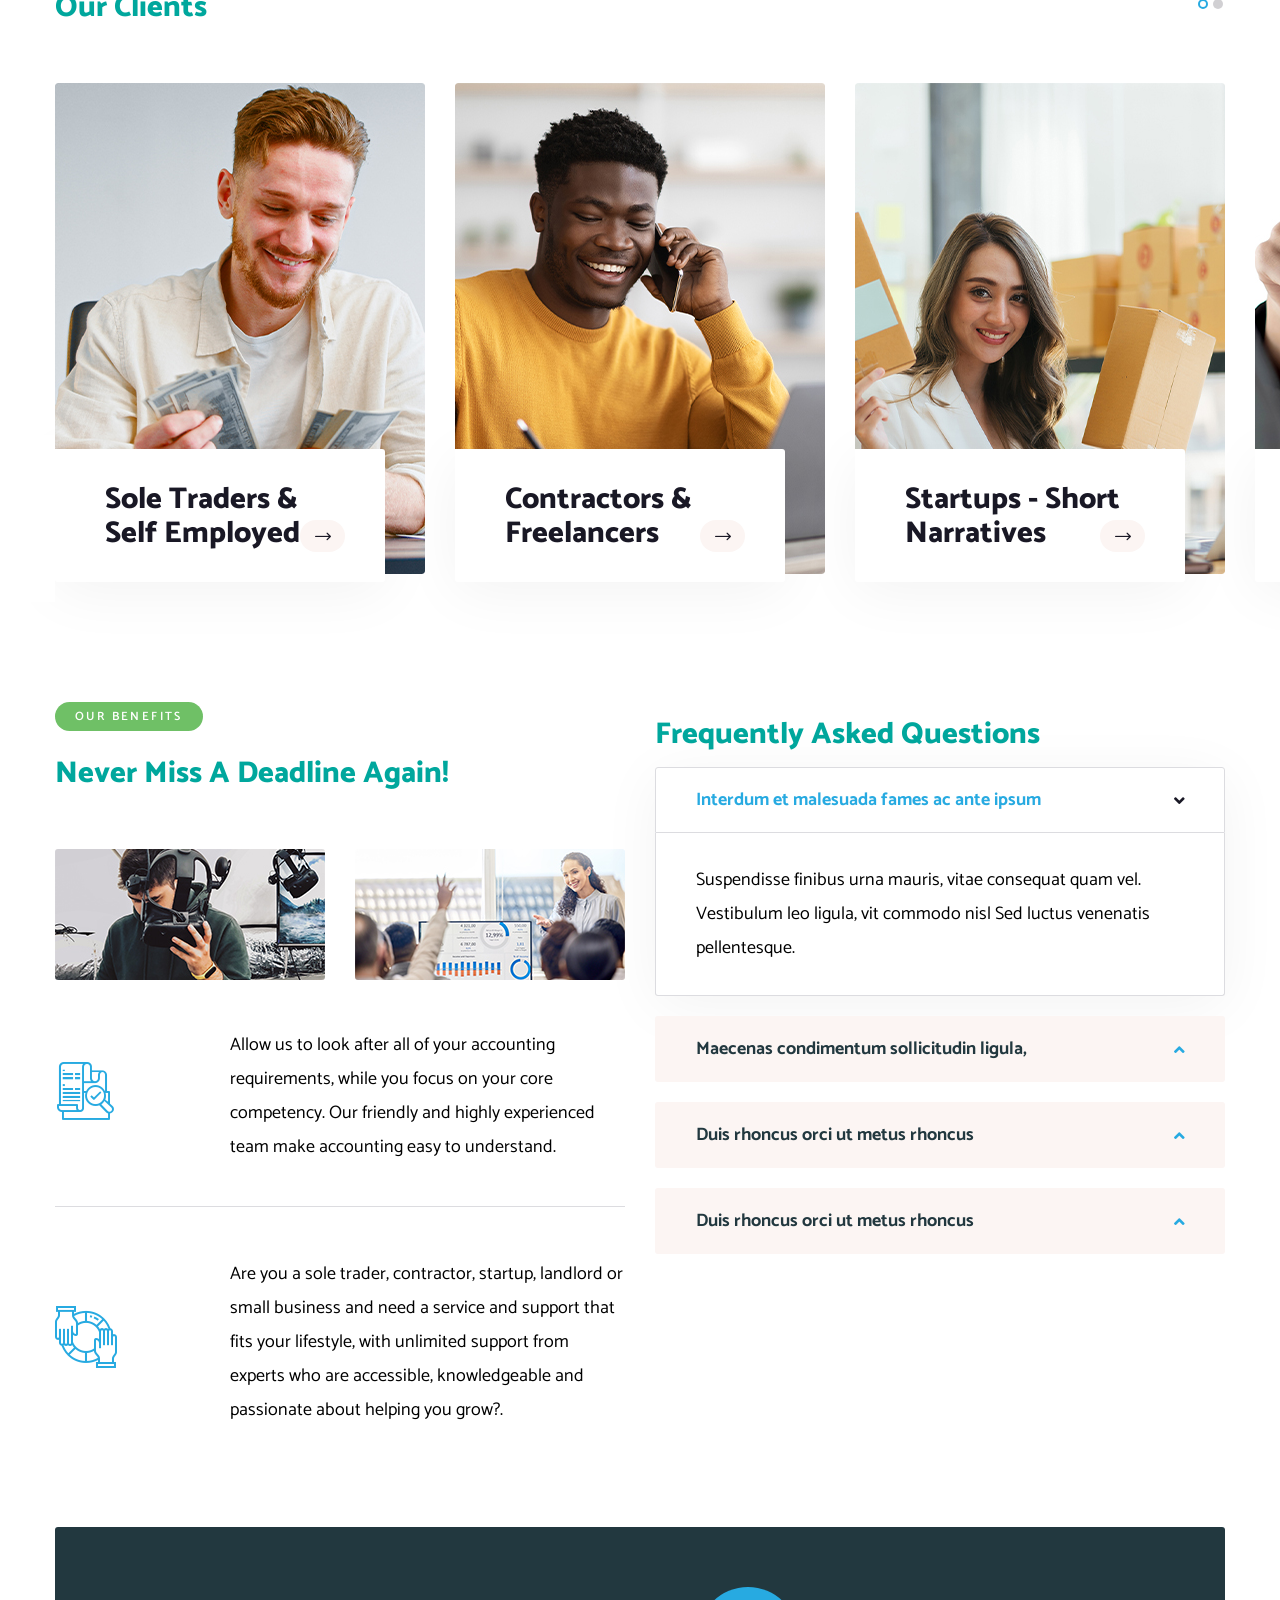
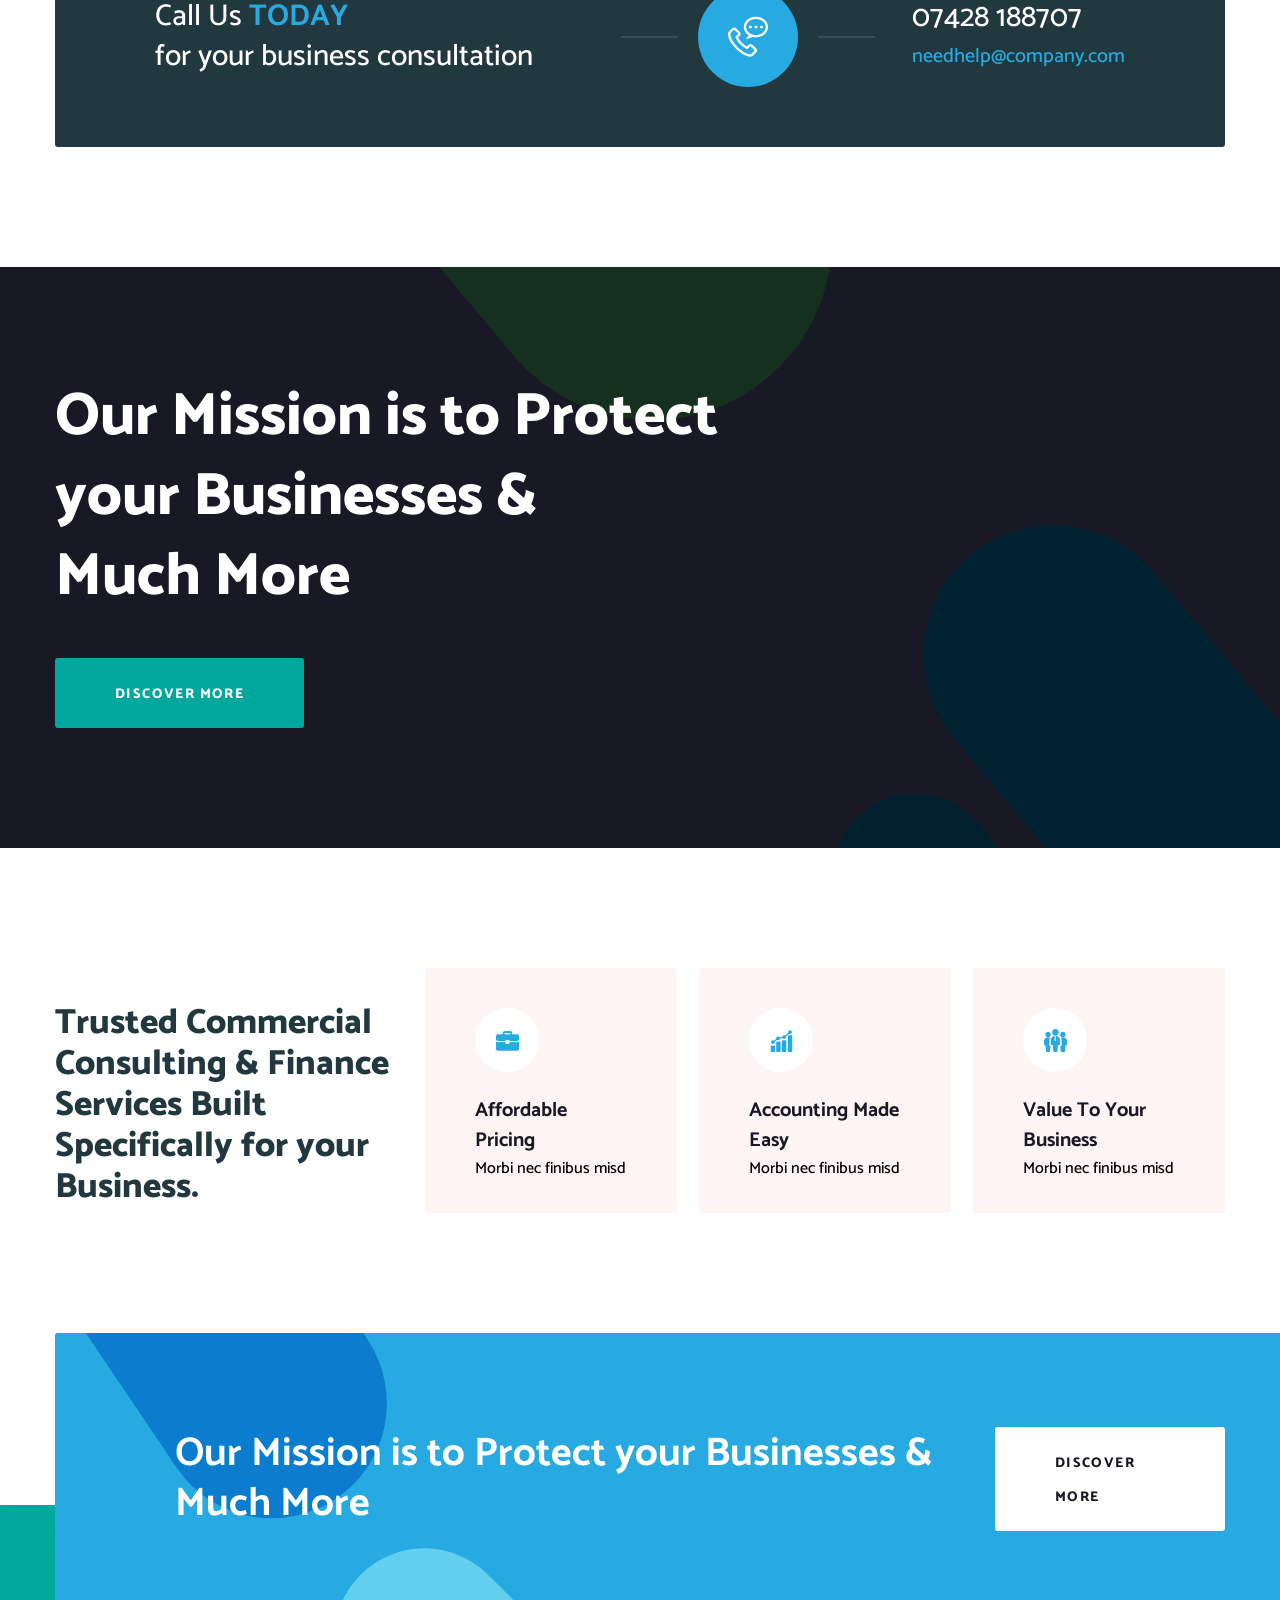
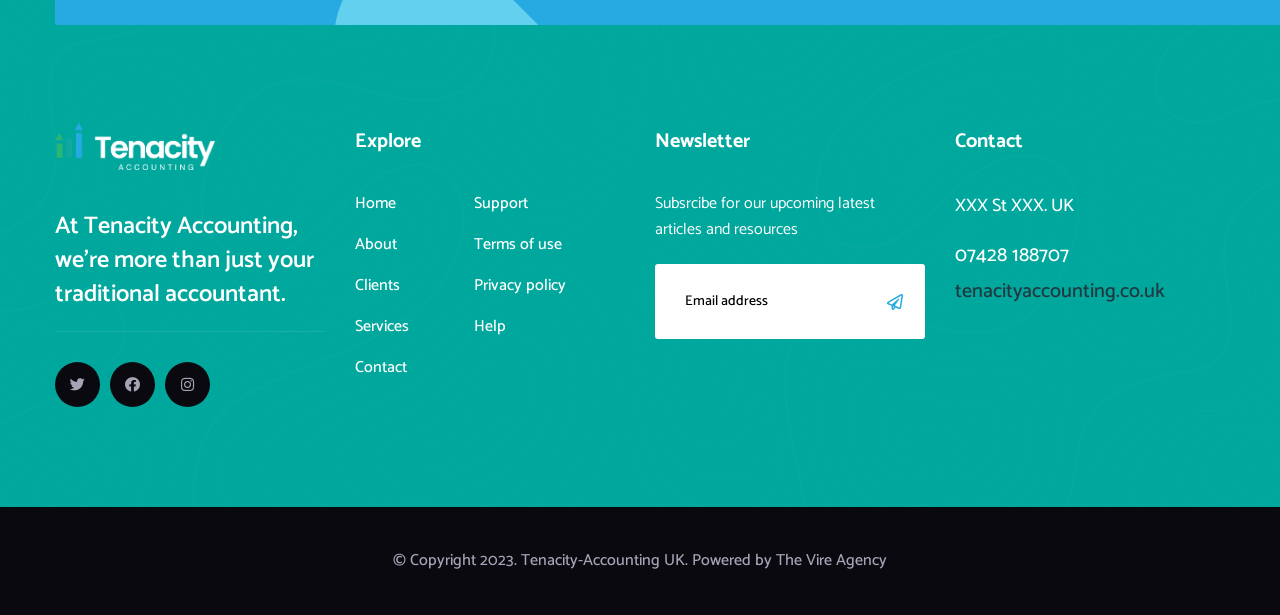
==== commit a724a975: "updated" ====
--- a/Tenacity/oslim-html-files/index.html
+++ b/Tenacity/oslim-html-files/index.html
@@ -50,7 +50,7 @@
 
 <body>
     <div class="preloader">
-        <img class="preloader__image" width="60" src="assets/images/loader.png" alt="" />
+        <img class="preloader__image" width="60" src="./assets/images/backgrounds/tenacity icon0.png" alt="" />
     </div>
     <!-- /.preloader -->
     <div class="page-wrapper">
@@ -59,7 +59,7 @@
                 <div class="main-menu-wrapper clearfix">
                     <div class="main-menu-wrapper__left">
                         <div class="main-menu-wrapper__logo">
-                            <a href="index.html"><img src="assets/images/favicons/tenacity web logo_20.png" alt=""></a>
+                            <a href="index.html"><img src="assets/images/favicons/tenacity web logo_20.png" alt="Logo"></a>
                         </div>
                         <div class="main-menu-wrapper__main-menu">
                             <a href="#" class="mobile-nav__toggler"><i class="fa fa-bars"></i></a>
@@ -75,25 +75,28 @@
                                     </li>
 
                                     <li>
-                                        <a href="#">Clients</a>
+                                        <a href="clients.html">Clients</a>
                                     </li>
 
                                 <li class="dropdown">
-                                    <a href="#">Services</a>
-                                    <!-- <ul>
-                                        <li><a href="services.html">Services</a></li>
-                                        <li><a href="services-2.html">Services Two</a></li>
-                                        <li><a href="services-3.html">Services Three</a></li>
-                                        <li><a href="#">Consumer Product</a></li>
-                                        <li><a href="audit-marketing.html">Audit Marketing</a></li>
-                                        <li><a href="banking-advising.html">Banking Advising</a></li>
-                                        <li><a href="business-growth.html">Business Growth</a></li>
-                                        <li><a href="financial-advice.html">Financial Advice</a></li>
-                                        <li><a href="marketing-rules.html">Marketing Rules</a></li>
-                                    </ul> -->
+                                    <a href="services.html">Services</a>
+                                    <ul>
+                                        <li><a href="advisoryservice.html">Advisory Services</a></li>
+                                        <li><a href="budgeting.html">Budgeting & Financing</a></li>
+                                        <li><a href="cashflowmanagement.html">Cashflow Management</a></li>
+                                        <li><a href="payroll.html">Payroll Services</a></li>
+                                        <li><a href="taxation.html">Taxation Services</a></li>
+                                        <li><a href="financialmodelling.html">Financial Modelling</a></li>
+                                        <li><a href="managementaccounts.html">Management Accounts</a></li>
+                                        <li><a href="statutoryaccounting.html">Statutory Accounting</a></li>
+                                    </ul>
                                 </li>
-            
-                            <li><a href="#">Contact</a></li>
+
+                                <li>
+                                    <a>Blog</a>
+                                </li>
+                                
+                                <li><a href="contact.html">Contact</a></li>
                             </ul>
                         </div>
                     </div>
@@ -261,7 +264,7 @@
                                 </div>
                             </div>
                             <div class="welcome-one__feature-icon">
-                                <span class="icon-wealth"></span>
+                                <span class="icon-phone-call"></span>
                             </div>
                             <div class="welcome-one__feature-count"></div>
                         </li>
@@ -274,7 +277,7 @@
                                 </div>
                             </div>
                             <div class="welcome-one__feature-icon">
-                                <span class="icon-data-analytics"></span>
+                                <span class="icon-magnifying-glass"></span>
                             </div>
                             <div class="welcome-one__feature-count"></div>
                         </li>
@@ -287,7 +290,7 @@
                                 </div>
                             </div>
                             <div class="welcome-one__feature-icon">
-                                <span class="icon-report"></span>
+                                <span class="icon-wealth"></span>
                             </div>
                             <div class="welcome-one__feature-count"></div>
                         </li>
@@ -300,7 +303,7 @@
                                 </div>
                             </div>
                             <div class="welcome-one__feature-icon">
-                                <span class="icon-report"></span>
+                                <span class="icon-briefcase"></span>
                             </div>
                             <div class="welcome-one__feature-count"></div>
                         </li>
@@ -325,7 +328,7 @@
                                 </div>
                             </div>
                             <div class="welcome-one__feature-icon">
-                                <span class="icon-report"></span>
+                                <span class="icon-verification"></span>
                             </div>
                             <div class="welcome-one__feature-count"></div>
                         </li>
@@ -338,7 +341,7 @@
                                 </div>
                             </div>
                             <div class="welcome-one__feature-icon">
-                                <span class="icon-report"></span>
+                                <span class="icon-global"></span>
                             </div>
                             <div class="welcome-one__feature-count"></div>
                         </li>
@@ -352,7 +355,7 @@
                                 </div>
                             </div>
                             <div class="welcome-one__feature-icon">
-                                <span class="icon-report"></span>
+                                <span class="icon-bar-chart"></span>
                             </div>
                             <div class="welcome-one__feature-count"></div>
                         </li>
@@ -401,31 +404,39 @@
                                         <i class="fa fa-arrow-right"></i>
                                     </div>
                                     <div class="text">
-                                        <p>Nsectetur cing elit.</p>
-                                    </div>
-                                </li>
-                                <li>
-                                    <div class="icon">
-                                        <i class="fa fa-arrow-right"></i>
-                                    </div>
-                                    <div class="text">
-                                        <p>Suspe ndisse suscipit sagittis leo.</p>
-                                    </div>
-                                </li>
-                                <li>
-                                    <div class="icon">
-                                        <i class="fa fa-arrow-right"></i>
-                                    </div>
-                                    <div class="text">
-                                        <p>Entum estibulum dignissim posuere.</p>
-                                    </div>
-                                </li>
-                                <li>
-                                    <div class="icon">
-                                        <i class="fa fa-arrow-right"></i>
-                                    </div>
-                                    <div class="text">
-                                        <p>Donec tristique ante vel sem dictum rhoncus.</p>
+                                        <p>Sole Traders & Self-Employed</p>
+                                        </div>
+                                        </li>
+                                        <li>
+                                            <div class="icon">
+                                                <i class="fa fa-arrow-right"></i>
+                                            </div>
+                                            <div class="text">
+                                                <p>Contractors & Freelancers</p>
+                                            </div>
+                                        </li>
+                                        <li>
+                                            <div class="icon">
+                                                <i class="fa fa-arrow-right"></i>
+                                            </div>
+                                            <div class="text">
+                                                <p>Startups</p>
+                                                </div>
+                                                </li>
+                                                <li>
+                                                    <div class="icon">
+                                                        <i class="fa fa-arrow-right"></i>
+                                                    </div>
+                                                    <div class="text">
+                                                <p>Land Lords</p>
+                                                </div>
+                                                </li>
+                                                <li>
+                                                    <div class="icon">
+                                                        <i class="fa fa-arrow-right"></i>
+                                                    </div>
+                                                    <div class="text">
+                                                        <p>Small Business</p>
                                     </div>
                                 </li>
                             </ul>
@@ -459,11 +470,11 @@
                                 </div>
                                 <div class="case-one__content">
                                    
-                                    <h3 class="case-one__title"><a href="#">Sole Traders & <br> Self Employed</a>
+                                    <h3 class="case-one__title"><a href="clients.html">Sole Traders & <br> Self Employed</a>
                                     </h3>
                                 </div>
                                 <div class="case-one__arrow">
-                                    <a href="#"><span class="icon-right-arrow"></span></a>
+                                    <a href="clients.html"><span class="icon-right-arrow"></span></a>
                                 </div>
                             </div>
                             <!--Case Two Single-->
@@ -473,11 +484,11 @@
                                 </div>
                                 <div class="case-one__content">
                               
-                                    <h3 class="case-one__title"><a href="#">Contractors & <br> Freelancers</a>
+                                    <h3 class="case-one__title"><a href="clients.html">Contractors & <br> Freelancers</a>
                                     </h3>
                                 </div>
                                 <div class="case-one__arrow">
-                                    <a href="#"><span class="icon-right-arrow"></span></a>
+                                    <a href="clients.html"><span class="icon-right-arrow"></span></a>
                                 </div>
                             </div>
                             <!--Case Two Single-->
@@ -487,11 +498,11 @@
                                 </div>
                                 <div class="case-one__content">
                              
-                                    <h3 class="case-one__title"><a href="#">Startups - Short Narratives</a>
+                                    <h3 class="case-one__title"><a href="clients.html">Startups - Short Narratives</a>
                                     </h3>
                                 </div>
                                 <div class="case-one__arrow">
-                                    <a href="#"><span class="icon-right-arrow"></span></a>
+                                    <a href="clients.html"><span class="icon-right-arrow"></span></a>
                                 </div>
                             </div>
                             <!--Case Two Single-->
@@ -501,11 +512,11 @@
                                 </div>
                                 <div class="case-one__content">
                               
-                                    <h3 class="case-one__title"><a href="#">Land <br>Lords</a>
+                                    <h3 class="case-one__title"><a href="clients.html">Land <br>Lords</a>
                                     </h3>
                                 </div>
                                 <div class="case-one__arrow">
-                                    <a href="#"><span class="icon-right-arrow"></span></a>
+                                    <a href="clients.html"><span class="icon-right-arrow"></span></a>
                                 </div>
                             </div>
                             <!--Case Two Single-->
@@ -515,11 +526,11 @@
                                 </div>
                                 <div class="case-one__content">
                        
-                                    <h3 class="case-one__title"><a href="#">Small <br> Business</a>
+                                    <h3 class="case-one__title"><a href="clients.html">Small <br> Business</a>
                                     </h3>
                                 </div>
                                 <div class="case-one__arrow">
-                                    <a href="#"><span class="icon-right-arrow"></span></a>
+                                    <a href="clients.html"><span class="icon-right-arrow"></span></a>
                                 </div>
                             </div>
                            
@@ -747,7 +758,8 @@
             <div class="container">
                 <div class="trusted-one__inner">
                     <div class="trusted-one__left">
-                        <h3 class="trusted-one__content">Trusted Commercial Consulting & Finance Broker</h3>
+                        <h3 class="trusted-one__content">Trusted Commercial Consulting & Finance Services Built Specifically for your Business.
+                        </h3>
                     </div>
                     <div class="trusted-one__right">
                         <ul class="list-unstyled trusted-one__content-box">
@@ -789,7 +801,7 @@
                             <div class="cta-one__inner-content">
                                 <div class="cta-one-shape-1 float-bob-x"></div>
                                 <div class="cta-one-shape-2 float-bob-x-2"></div>
-                                <h3 class="cta-one__title">We’re delivering the best <br> customer experience</h3>
+                                <h3 class="cta-one__title">Our Mission is to Protect your Businesses & Much More</h3>
                                 <a href="about.html" class="thm-btn cta-one__btn">Discover More</a>
                             </div>
                         </div>
@@ -894,7 +906,7 @@
             <span class="mobile-nav__close mobile-nav__toggler"><i class="fa fa-times"></i></span>
 
             <div class="logo-box">
-                <a href="index.html" aria-label="logo image"><img src="assets/images/resources/logo-1.png" width="155"
+                <a href="index.html" aria-label="logo image"><img src="assets/images/favicons/tenacity web logo_20.png" width="155"
                         alt="" /></a>
             </div>
             <!-- /.logo-box -->
@@ -904,18 +916,17 @@
             <ul class="mobile-nav__contact list-unstyled">
                 <li>
                     <i class="fa fa-envelope"></i>
-                    <a href="mailto:needhelp@packageName__.com">needhelp@oslim.com</a>
+                    <a href="mailto:needhelp@packageName__.com">infotenacity@gmail.com</a>
                 </li>
                 <li>
                     <i class="fa fa-phone-alt"></i>
-                    <a href="tel:666-888-0000">666 888 0000</a>
+                    <a href="tel:666-888-0000">07428 188707</a>
                 </li>
             </ul><!-- /.mobile-nav__contact -->
             <div class="mobile-nav__top">
                 <div class="mobile-nav__social">
                     <a href="#" class="fab fa-twitter"></a>
                     <a href="#" class="fab fa-facebook-square"></a>
-                    <a href="#" class="fab fa-pinterest-p"></a>
                     <a href="#" class="fab fa-instagram"></a>
                 </div><!-- /.mobile-nav__social -->
             </div><!-- /.mobile-nav__top -->
--- a/Tenacity/oslim-html-files/assets/css/oslim.css
+++ b/Tenacity/oslim-html-files/assets/css/oslim.css
@@ -811,7 +811,7 @@
 
 .main-menu .main-menu__list li ul li:hover>a,
 .stricky-header .main-menu__list li ul li:hover>a {
-    background-color: var(--oslim-base);
+    background-color: var(--icon-arrows);
     color: var(--oslim-white);
 }
 
@@ -1514,13 +1514,13 @@
 }
 
 .mobile-nav__content .main-menu__list li a.expanded {
-    color: var(--oslim-base);
+    color: var(--icon-arrows);
 }
 
 .mobile-nav__content .main-menu__list li a button {
     width: 30px;
     height: 30px;
-    background-color: var(--oslim-base);
+    background-color: var(--icon-arrows);
     border: none;
     outline: none;
     color: #fff;
@@ -1581,7 +1581,7 @@
 }
 
 .mobile-nav__social a:hover {
-    color: var(--oslim-base);
+    color: var(--icon-arrows);
 }
 
 .mobile-nav__contact {
@@ -1609,14 +1609,14 @@
 }
 
 .mobile-nav__contact li a:hover {
-    color: var(--oslim-base);
+    color: var(--icon-arrows);
 }
 
 .mobile-nav__contact li>i {
     width: 30px;
     height: 30px;
     border-radius: 50%;
-    background-color: var(--oslim-base);
+    background-color: var(--icon-arrows);
     display: flex;
     justify-content: center;
     align-items: center;
@@ -1843,6 +1843,11 @@
     font-family: 'Poppins', sans-serif;
 }
 
+@media(max-width: 900px) {
+    .main-slider__content h2 {
+        font-size: 30px;
+    }
+}
 .main-slider h5 {
     color: var(--oslim-white);
     margin-bottom: 40px;
@@ -5028,7 +5033,7 @@
     position: relative;
     display: inline-block;
     font-size: 66px;
-    color: var(--oslim-base);
+    color: var(--icon-arrows);
     transition: all 500ms linear;
     transition-delay: 0.1s;
     transform: scale(1) rotateY(0deg);
@@ -5047,13 +5052,13 @@
 }
 
 .services-one__title a {
-    color: var(--oslim-black);
+    color: var(--icon-arrows);
     -webkit-transition: all 500ms ease;
     transition: all 500ms ease;
 }
 
 .services-one__single:hover .services-one__title a {
-    color: var(--oslim-base);
+    color: var(--btn-secondarhover);
 }
 
 .services-one__text {
@@ -5084,7 +5089,7 @@
 }
 
 .services-one__single:hover .services-one__read-more {
-    color: var(--oslim-base);
+    color: var(--icon-greenhover);
 }
 
 .services-one__arrow {
@@ -5114,7 +5119,7 @@
     bottom: 0;
     right: 0;
     content: "";
-    background-color: var(--oslim-base);
+    background-color: var(--icon-greenhover);
     border-radius: 15px;
     transform: scale(0.0);
     transform-origin: center;
@@ -6963,7 +6968,7 @@
 }
 
 .thm-breadcrumb li:hover a {
-    color: var(--oslim-base);
+    color: var(--icon-arrows);
 }
 
 /*--------------------------------------------------------------
@@ -7872,11 +7877,11 @@
 .comment-form__input-box input[type="email"] {
     height: 70px;
     width: 100%;
-    border: none;
     background-color: var(--oslim-extra);
     padding-left: 30px;
     padding-right: 30px;
     border-radius: var(--oslim-bdr-radius);
+border: 1px solid #105f5a;
     outline: none;
     font-size: 16px;
     color: var(--oslim-gray);
@@ -7891,7 +7896,7 @@
     width: 100%;
     background-color: var(--oslim-extra);
     padding: 18px 30px 30px;
-    border: none;
+border: 1px solid #105f5a;
     border-radius: 0px;
     outline: none;
     margin-bottom: 0px;
@@ -8238,7 +8243,7 @@
 
 .service-details__sidebar-service-list li.current a,
 .service-details__sidebar-service-list li a:hover {
-    color: var(--oslim-base);
+    color: var(--icon-arrows);
 }
 
 .service-details__sidebar-service-list li a span {
@@ -8264,7 +8269,7 @@
 .service-details__sidebar-service-list li a:hover span {
     transform: translateY(-50%);
     color: var(--oslim-white);
-    background-color: var(--oslim-base);
+    background-color: var(--icon-arrows);
 }
 
 .service-details__need-help {
@@ -8274,7 +8279,7 @@
     margin-top: 30px;
     text-align: center;
     z-index: 1;
-    background-color: var(--oslim-base);
+    background-color: var(--icon-arrows);
     border-radius: var(--oslim-bdr-radius);
     overflow: hidden;
 }
@@ -8405,7 +8410,7 @@
     position: relative;
     display: inline-block;
     font-size: 62px;
-    color: var(--oslim-base);
+    color: var(--icon-arrows);
 }
 
 .service-details__title {
@@ -8844,16 +8849,17 @@
 }
 
 .contact-details__title {
-    font-size: 34px;
-    font-weight: 800;
+    font-size: 20px;
+        font-weight: 700;
     line-height: 44px;
     margin-bottom: 18px;
 }
 
 .contact-details__text {
-    font-weight: 500;
+    font-weight: 800;
     line-height: 36px;
     margin: 0;
+    font-size: 30px;
 }
 
 .contact-details__address {
@@ -8879,7 +8885,7 @@
     position: relative;
     display: inline-block;
     font-size: 64px;
-    color: var(--oslim-base);
+    color: var(--icon-arrows);
     transition: all 500ms linear;
     transition-delay: 0.1s;
     transform: scale(1);
@@ -8906,12 +8912,12 @@
 }
 
 .contact-details__contact-number:hover {
-    color: var(--oslim-base);
+    color: var(--icon-arrows);
 }
 
 .contact-details__contact-email {
     font-size: 20px;
-    color: var(--oslim-base);
+    color: var(--icon-arrows);
     font-weight: 500;
     -webkit-transition: all 500ms ease;
     transition: all 500ms ease;
--- a/Tenacity/oslim-html-files/assets/css/oslim-responsive.css
+++ b/Tenacity/oslim-html-files/assets/css/oslim-responsive.css
@@ -1257,11 +1257,30 @@
     }
 
     .main-slider h2 {
-        font-size: 60px;
-        line-height: 60px;
+        font-size: 47px;
+            line-height: 50px;
         margin-bottom: 38px;
     }
 
+                                                                                                                                                                                                                                                                                                                                                                                                                                                                                                                                                                                                                                                                                                                                                                                                                                                                                                                                                                                                                                                                .thm-btn-call {
+                                                                                                                                                                                                                                                                                                                                                                                                                                                                                                                                                                                                                                                                                                                                                                                                                                                                                                                                                                                                                                                                    position: relative;
+                                                                                                                                                                                                                                                                                                                                                                                                                                                                                                                                                                                                                                                                                                                                                                                                                                                                                                                                                                                                                                                                    display: inline-block;
+                                                                                                                                                                                                                                                                                                                                                                                                                                                                                                                                                                                                                                                                                                                                                                                                                                                                                                                                                                                                                                                                    vertical-align: middle;
+                                                                                                                                                                                                                                                                                                                                                                                                                                                                                                                                                                                                                                                                                                                                                                                                                                                                                                                                                                                                                                                                    -webkit-appearance: none;
+                                                                                                                                                                                                                                                                                                                                                                                                                                                                                                                                                                                                                                                                                                                                                                                                                                                                                                                                                                                                                                                                    outline: none !important;
+                                                                                                                                                                                                                                                                                                                                                                                                                                                                                                                                                                                                                                                                                                                                                                                                                                                                                                                                                                                                                                                                    background-color: var(--icon-green);
+                                                                                                                                                                                                                                                                                                                                                                                                                                                                                                                                                                                                                                                                                                                                                                                                                                                                                                                                                                                                                                                                    color: var(--oslim-white);
+                                                                                                                                                                                                                                                                                                                                                                                                                                                                                                                                                                                                                                                                                                                                                                                                                                                                                                                                                                                                                                                                    font-size: 14px;
+                                                                                                                                                                                                                                                                                                                                                                                                                                                                                                                                                                                                                                                                                                                                                                                                                                                                                                                                                                                                                                                                    font-weight: 800;
+                                                                                                                                                                                                                                                                                                                                                                                                                                                                                                                                                                                                                                                                                                                                                                                                                                                                                                                                                                                                                                                                    text-transform: uppercase;
+                                                                                                                                                                                                                                                                                                                                                                                                                                                                                                                                                                                                                                                                                                                                                                                                                                                                                                                                                                                                                                                                    padding: 20px 60px 16px;
+                                                                                                                                                                                                                                                                                                                                                                                                                                                                                                                                                                                                                                                                                                                                                                                                                                                                                                                                                                                                                                                                    margin-top: 1rem;
+                                                                                                                                                                                                                                                                                                                                                                                                                                                                                                                                                                                                                                                                                                                                                                                                                                                                                                                                                                                                                                                                    transition: all 0.3s linear;
+                                                                                                                                                                                                                                                                                                                                                                                                                                                                                                                                                                                                                                                                                                                                                                                                                                                                                                                                                                                                                                                                    overflow: hidden;
+                                                                                                                                                                                                                                                                                                                                                                                                                                                                                                                                                                                                                                                                                                                                                                                                                                                                                                                                                                                                                                                                    letter-spacing: 0.1em;
+                                                                                                                                                                                                                                                                                                                                                                                                                                                                                                                                                                                                                                                                                                                                                                                                                                                                                                                                                                                                                                                                    border-radius: var(--oslim-bdr-radius);
+                                                                                                                                                                                                                                                                                                                                                                                                                                                                                                                                                                                                                                                                                                                                                                                                                                                                                                                                                                                                                                                                    z-index: 1;
+                                                                                                                                                                                                                                                                                                                                                                                                                                                                                                                                                                                                                                                                                                                                                                                                                                                                                                                                                                                                                                                                }
     .main-slider-shape-1,
     .main-slider-shape-2,
     .main-slider-shape-3 {
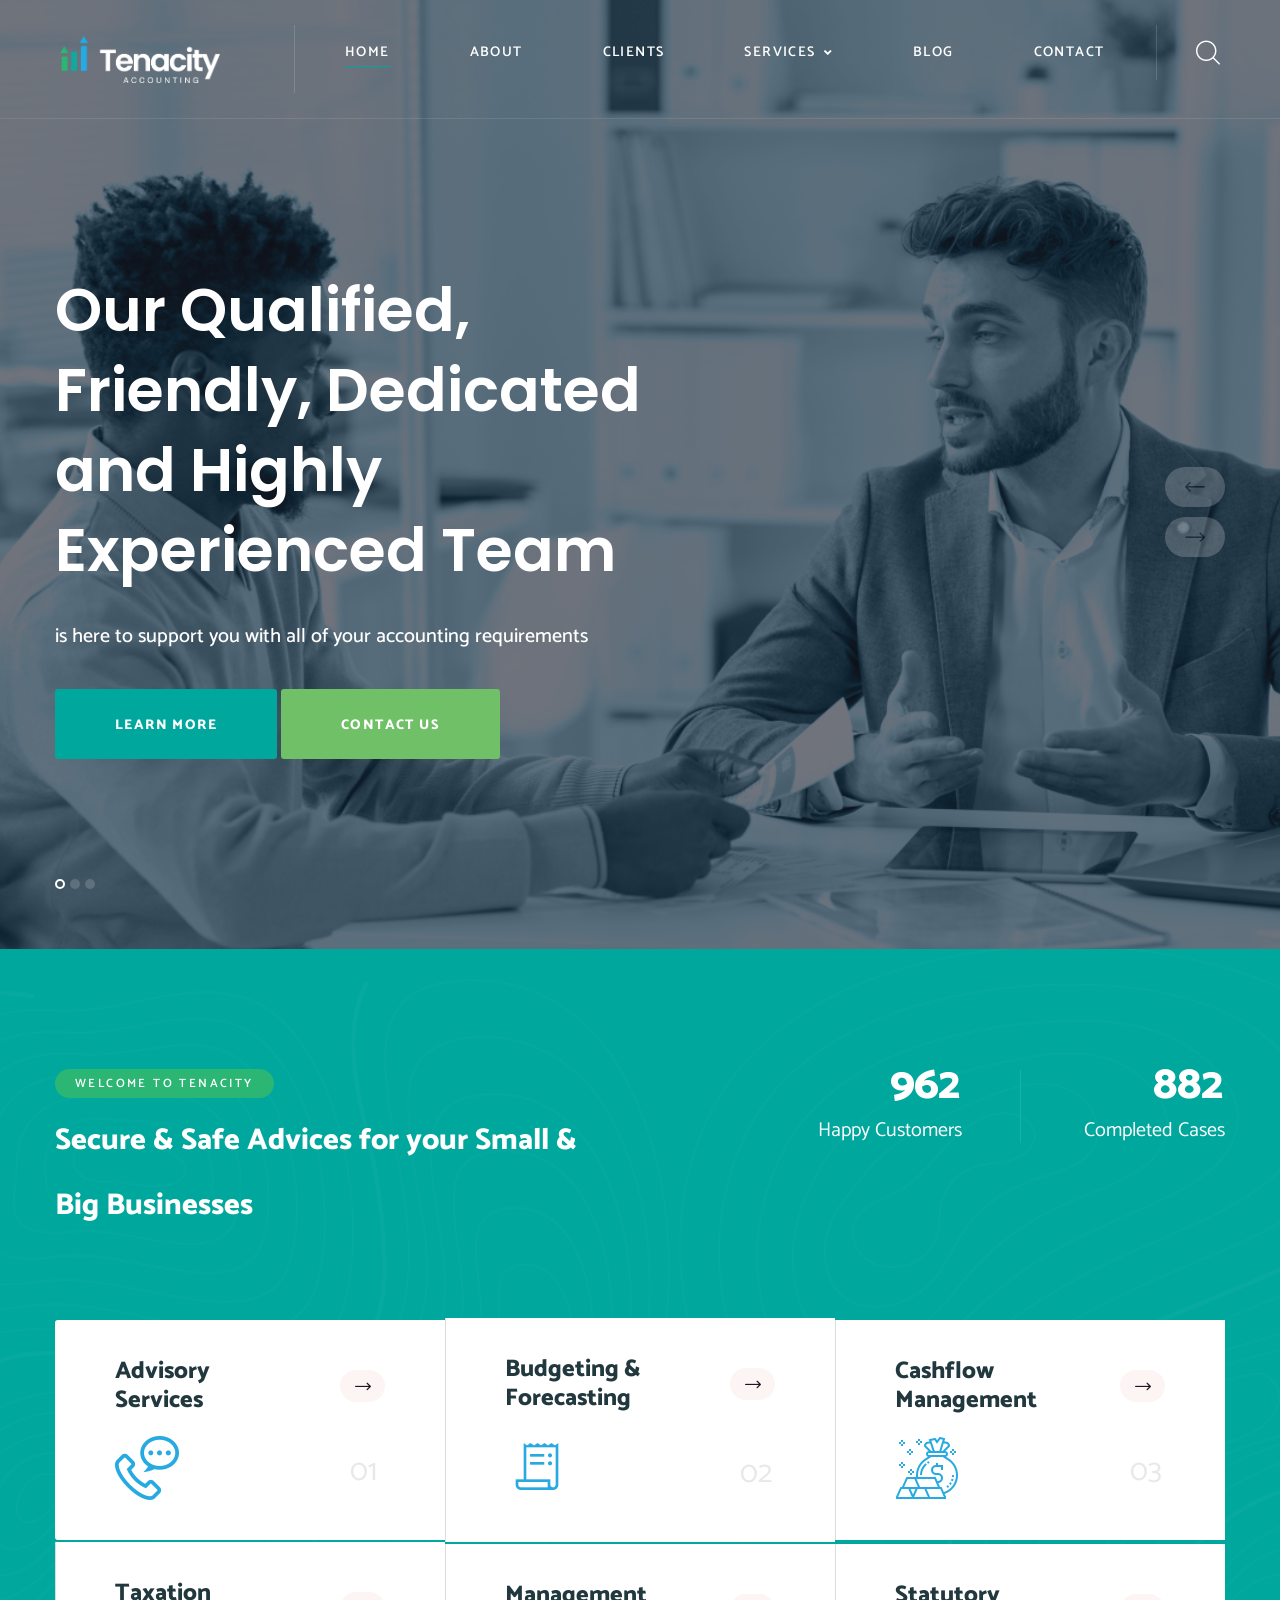
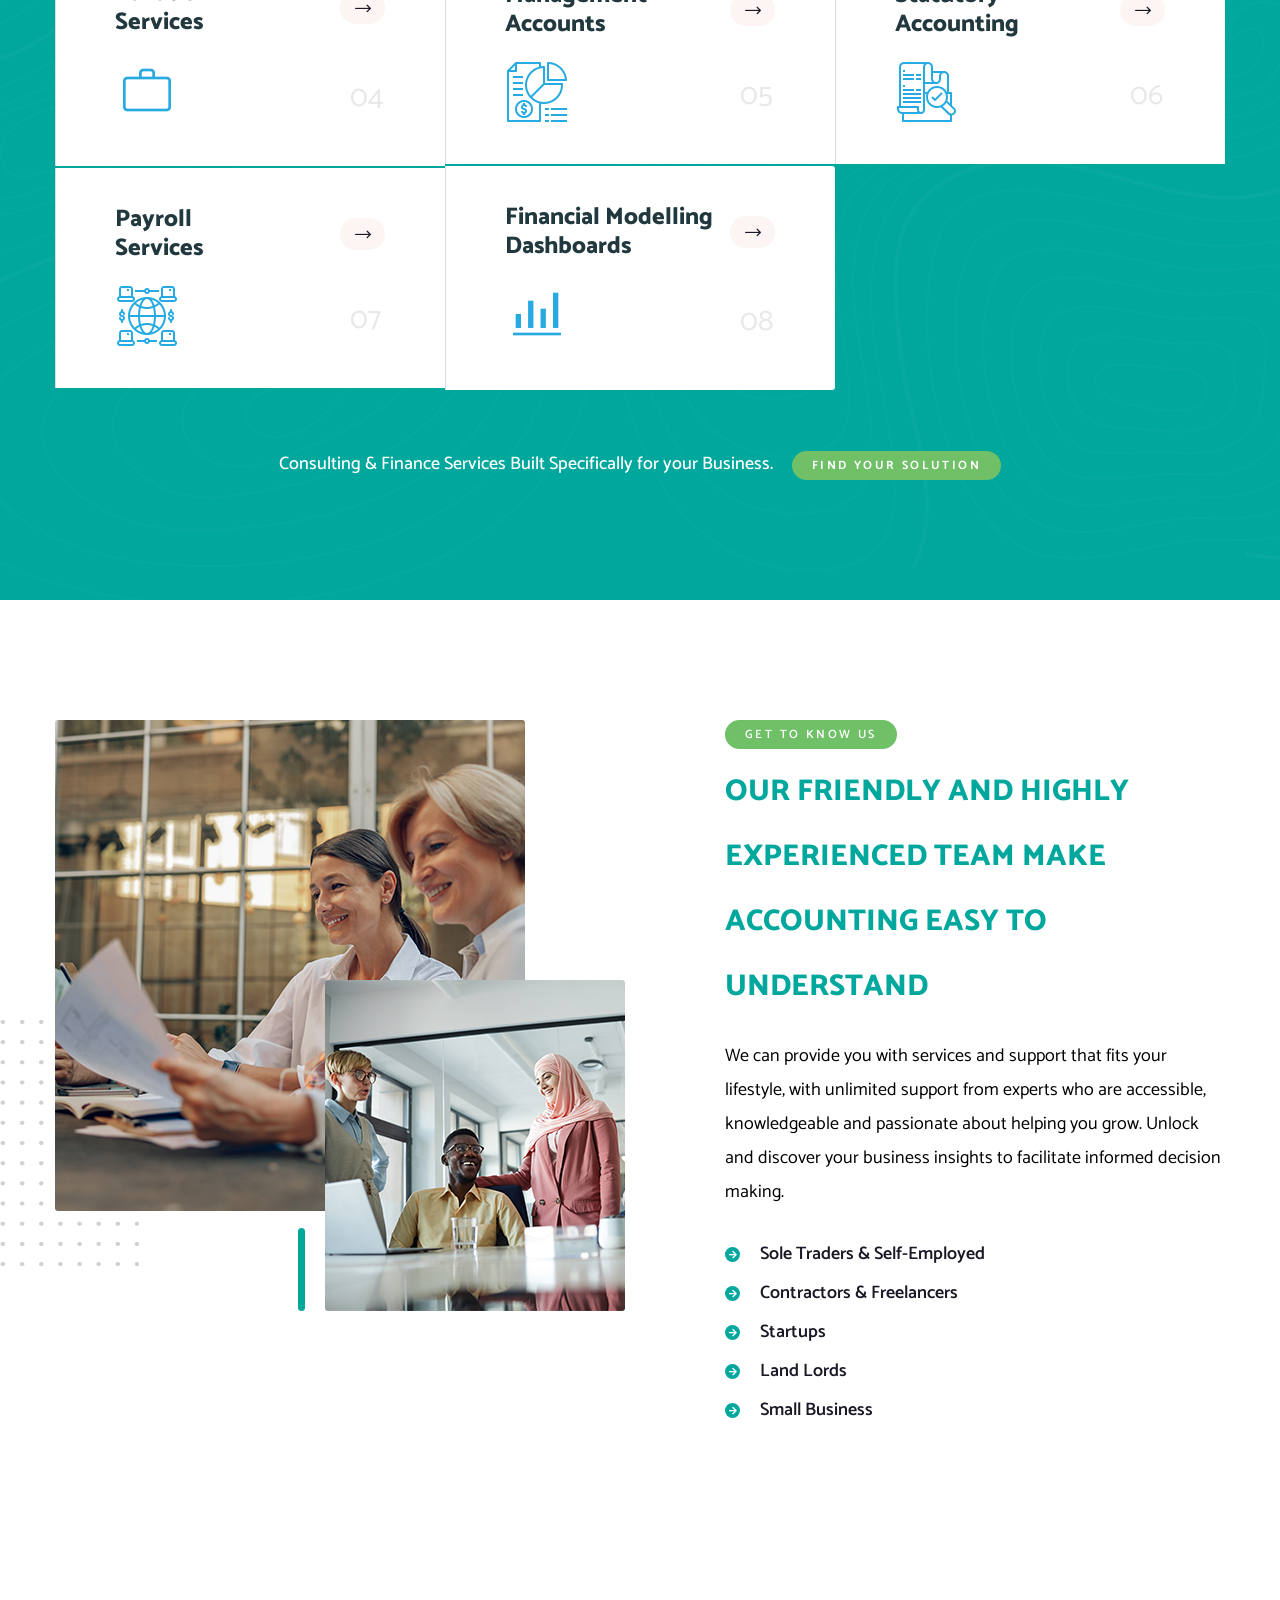
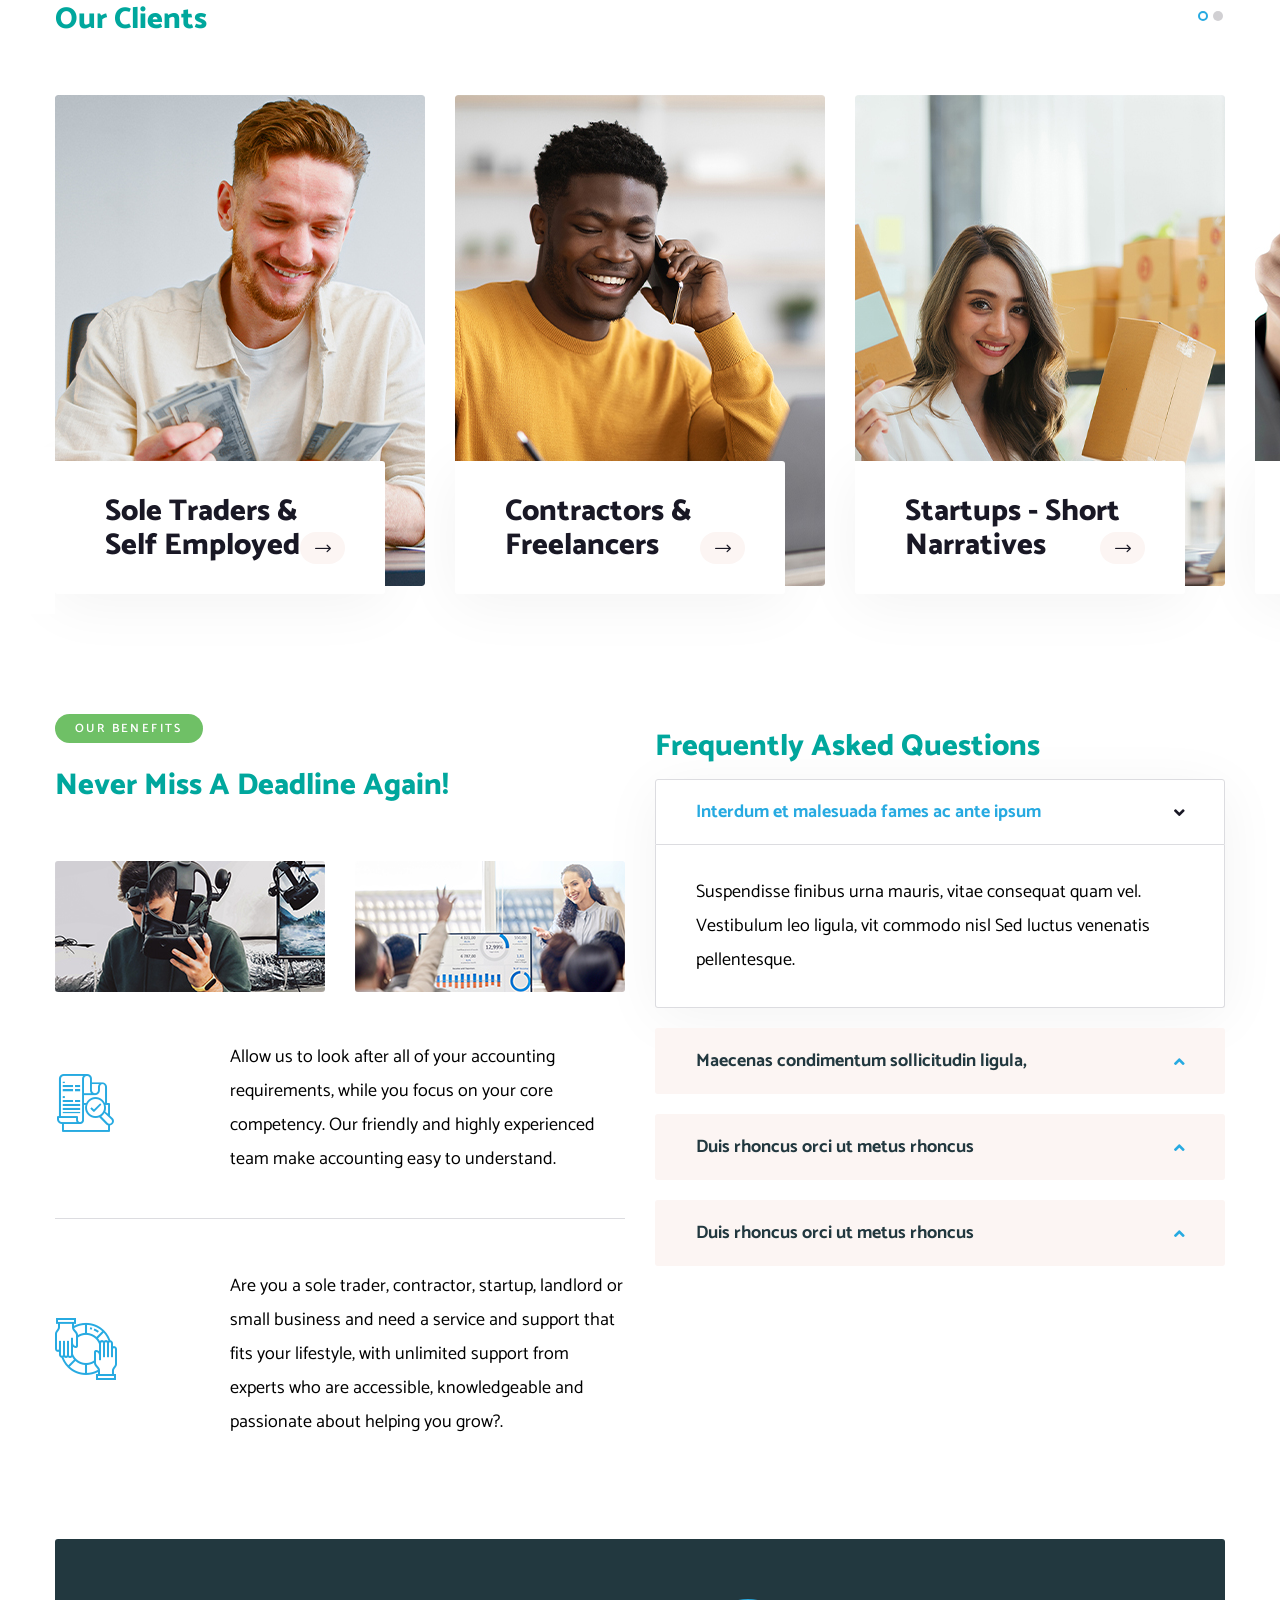
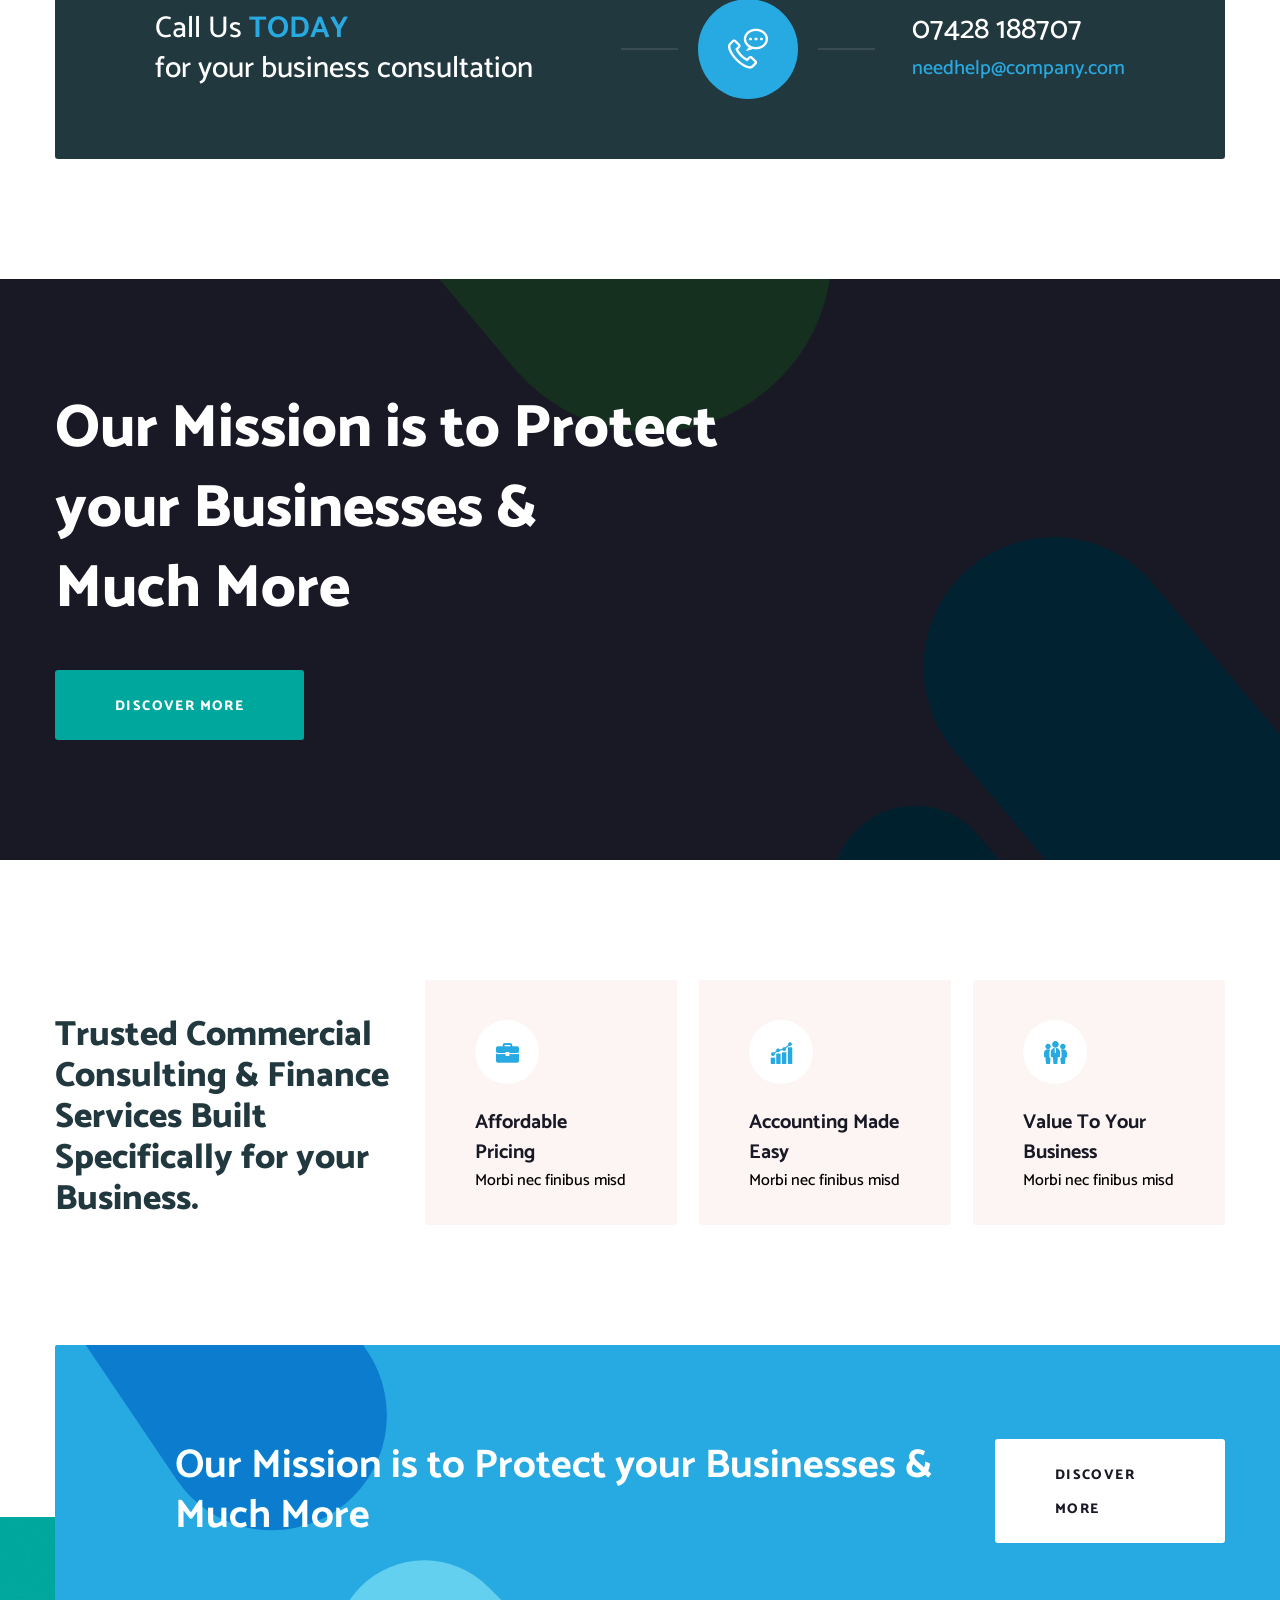
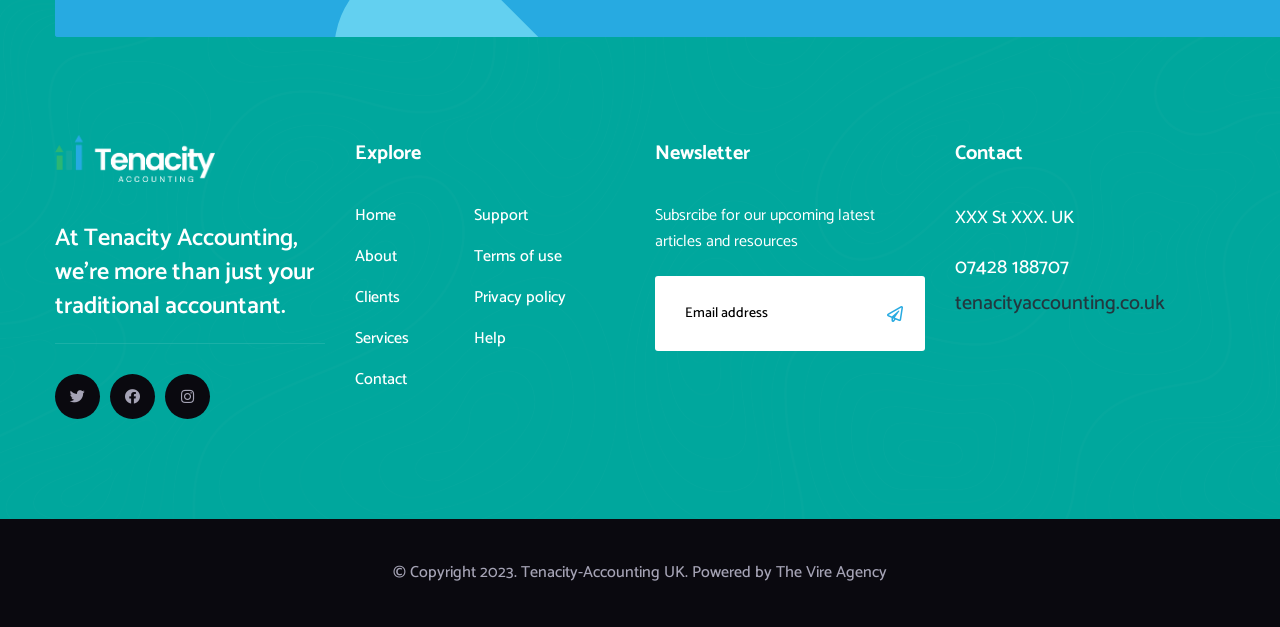
==== commit 0adb3464: "components-modified" ====
--- a/Tenacity/oslim-html-files/index.html
+++ b/Tenacity/oslim-html-files/index.html
@@ -42,7 +42,10 @@
     <link rel="stylesheet" href="assets/vendors/vegas/vegas.min.css" />
     <link rel="stylesheet" href="assets/vendors/jquery-ui/jquery-ui.css" />
     <link rel="stylesheet" href="assets/vendors/timepicker/timePicker.css" />
-
+<link rel="stylesheet"
+    href="https://fonts.googleapis.com/css2?family=Material+Symbols+Outlined:opsz,wght,FILL,GRAD@20..48,100..700,0..1,-50..200" />
+
+    
     <!-- template styles -->
     <link rel="stylesheet" href="assets/css/oslim.css" />
     <link rel="stylesheet" href="assets/css/oslim-responsive.css" />
@@ -277,7 +280,9 @@
                                 </div>
                             </div>
                             <div class="welcome-one__feature-icon">
-                                <span class="icon-magnifying-glass"></span>
+                                <span class="material-symbols-outlined">
+                                    receipt_long
+                                </span>
                             </div>
                             <div class="welcome-one__feature-count"></div>
                         </li>
@@ -303,7 +308,9 @@
                                 </div>
                             </div>
                             <div class="welcome-one__feature-icon">
-                                <span class="icon-briefcase"></span>
+                            <span class="material-symbols-outlined">
+                                work
+                            </span>
                             </div>
                             <div class="welcome-one__feature-count"></div>
                         </li>
@@ -355,7 +362,9 @@
                                 </div>
                             </div>
                             <div class="welcome-one__feature-icon">
-                                <span class="icon-bar-chart"></span>
+                            <span class="material-symbols-outlined">
+                                bar_chart_4_bars
+                            </span>
                             </div>
                             <div class="welcome-one__feature-count"></div>
                         </li>
--- a/Tenacity/oslim-html-files/assets/css/oslim.css
+++ b/Tenacity/oslim-html-files/assets/css/oslim.css
@@ -2548,11 +2548,19 @@
     position: relative;
     display: inline-block;
     font-size: 64px;
+    font-weight: 500;
     color: var(--icon-arrows);
     transition: all 500ms linear;
     transition-delay: 0.1s;
 }
 
+ .material-symbols-outlined {
+     font-variation-settings:
+         'FILL' 0,
+         'wght' 200,
+         'GRAD' 0,
+         'opsz' 24
+ }
 .welcome-one__feature-single:hover .welcome-one__feature-icon span {
     transform: rotateY(360deg);
 }
